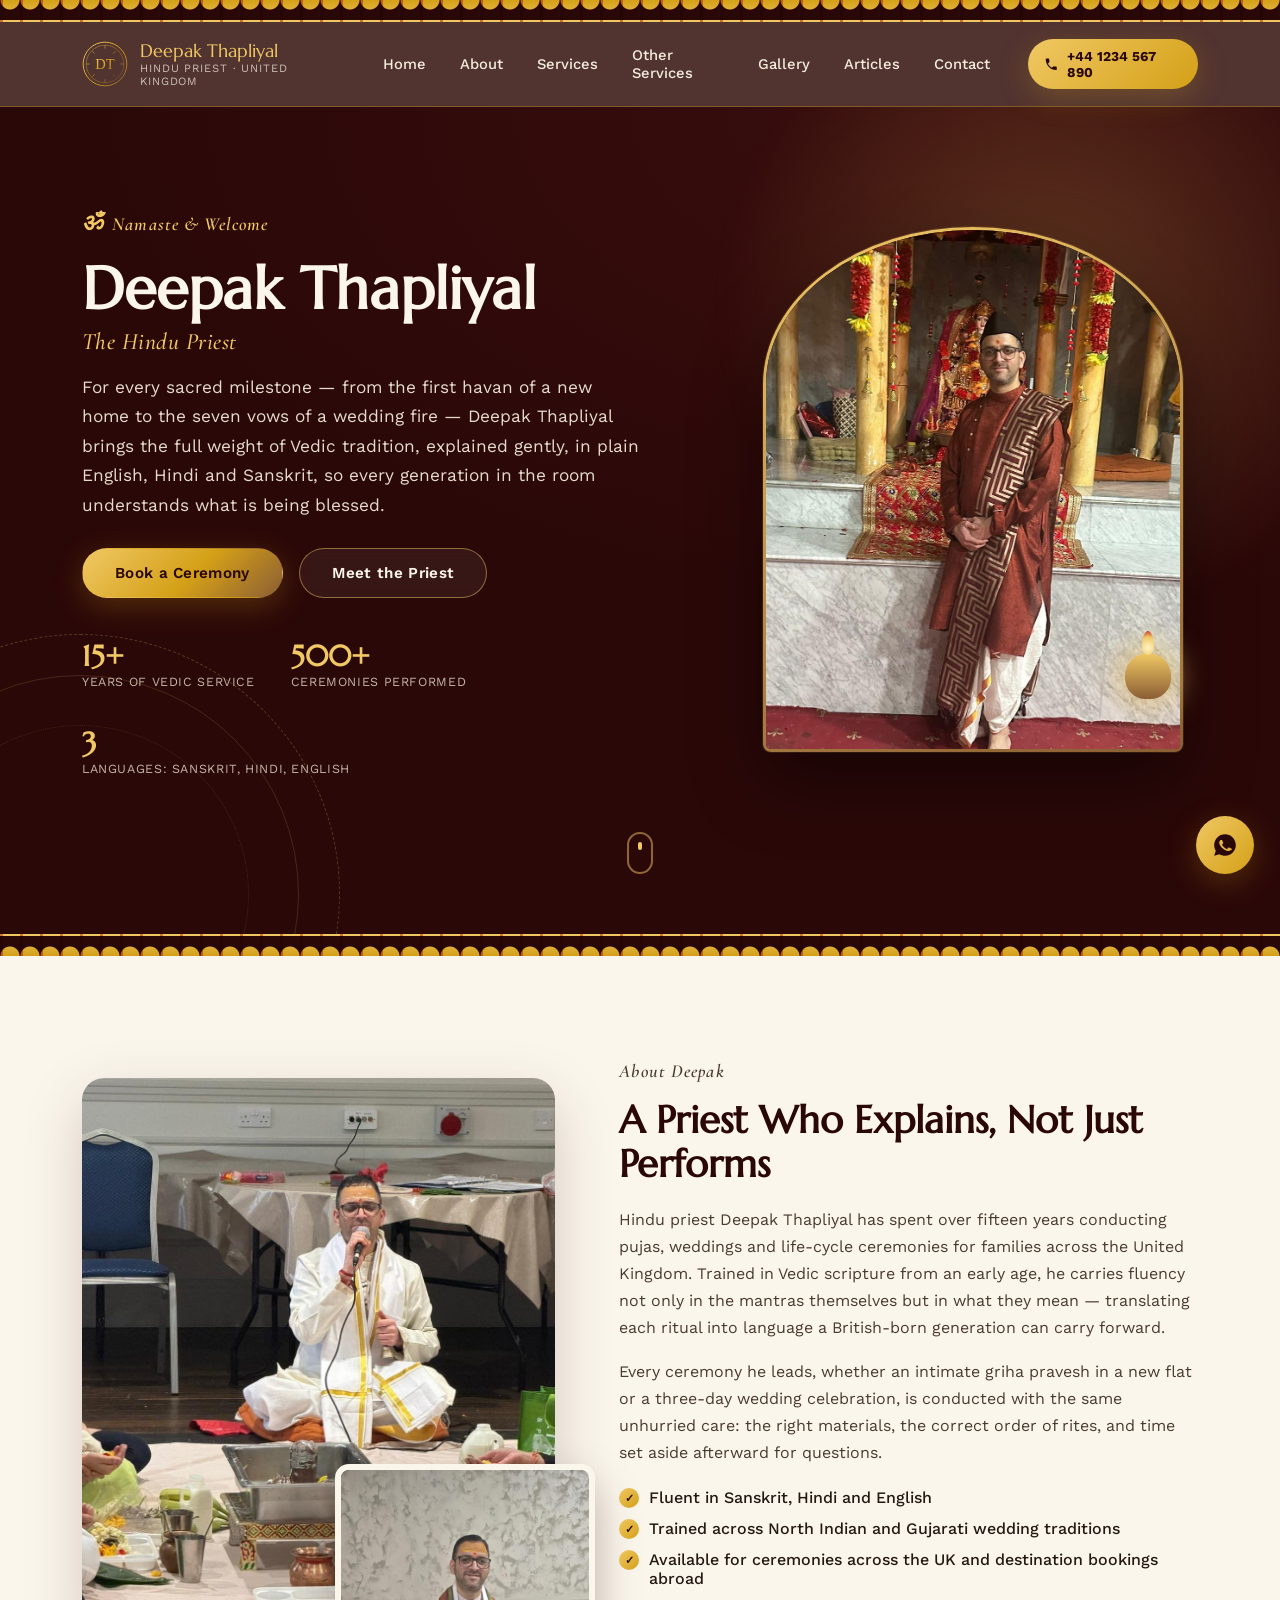
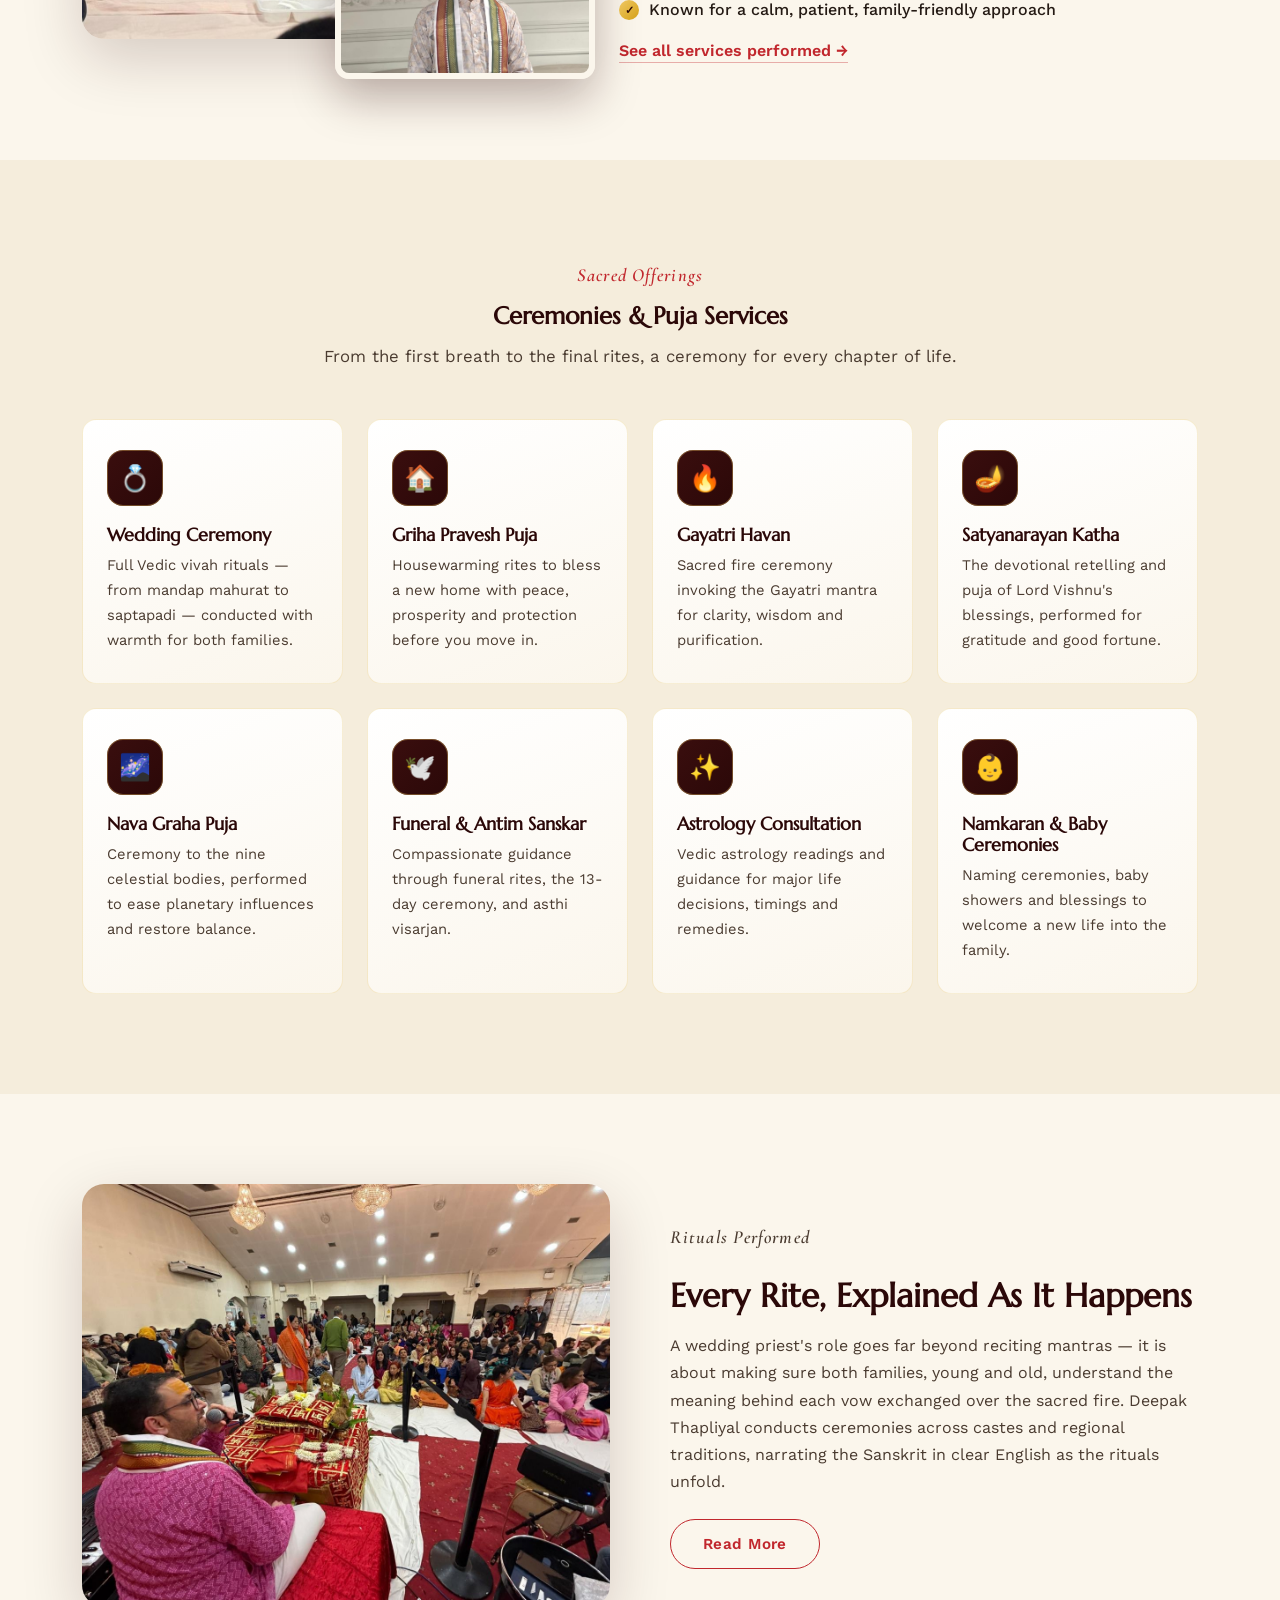
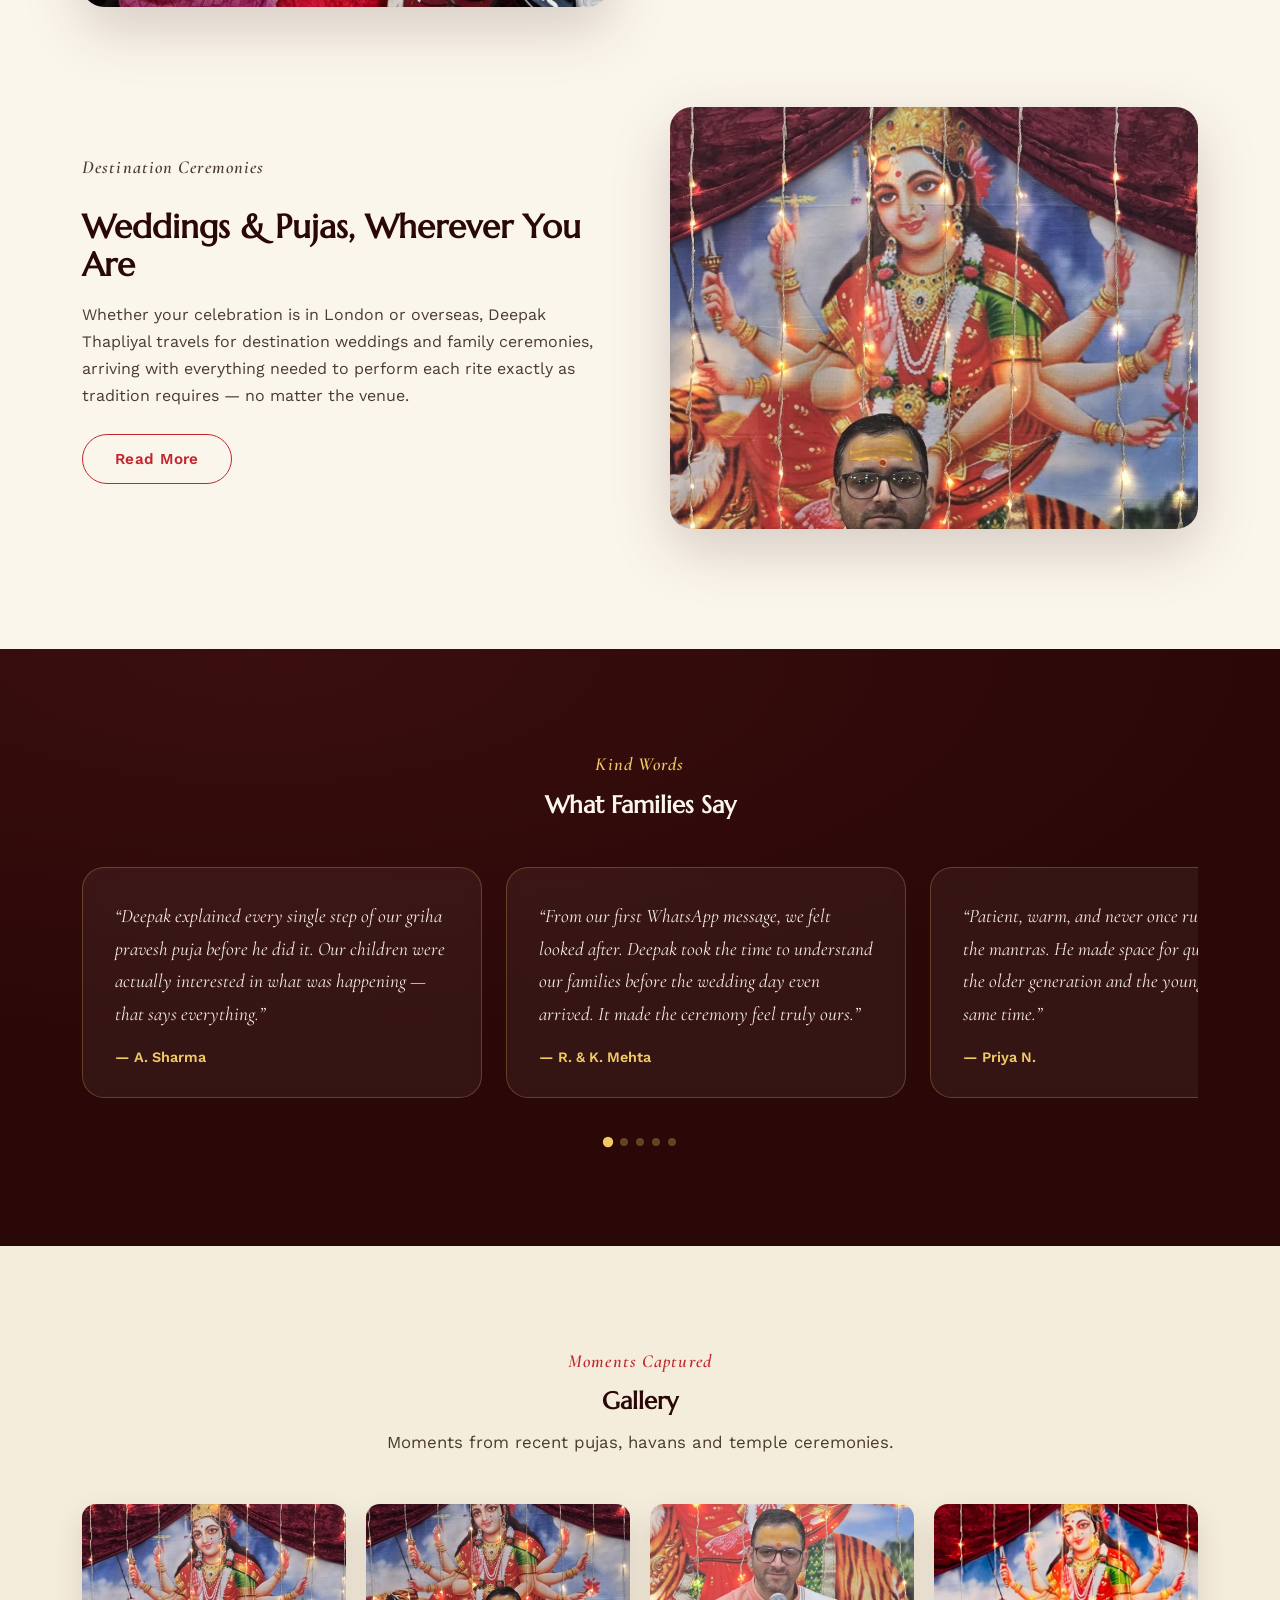
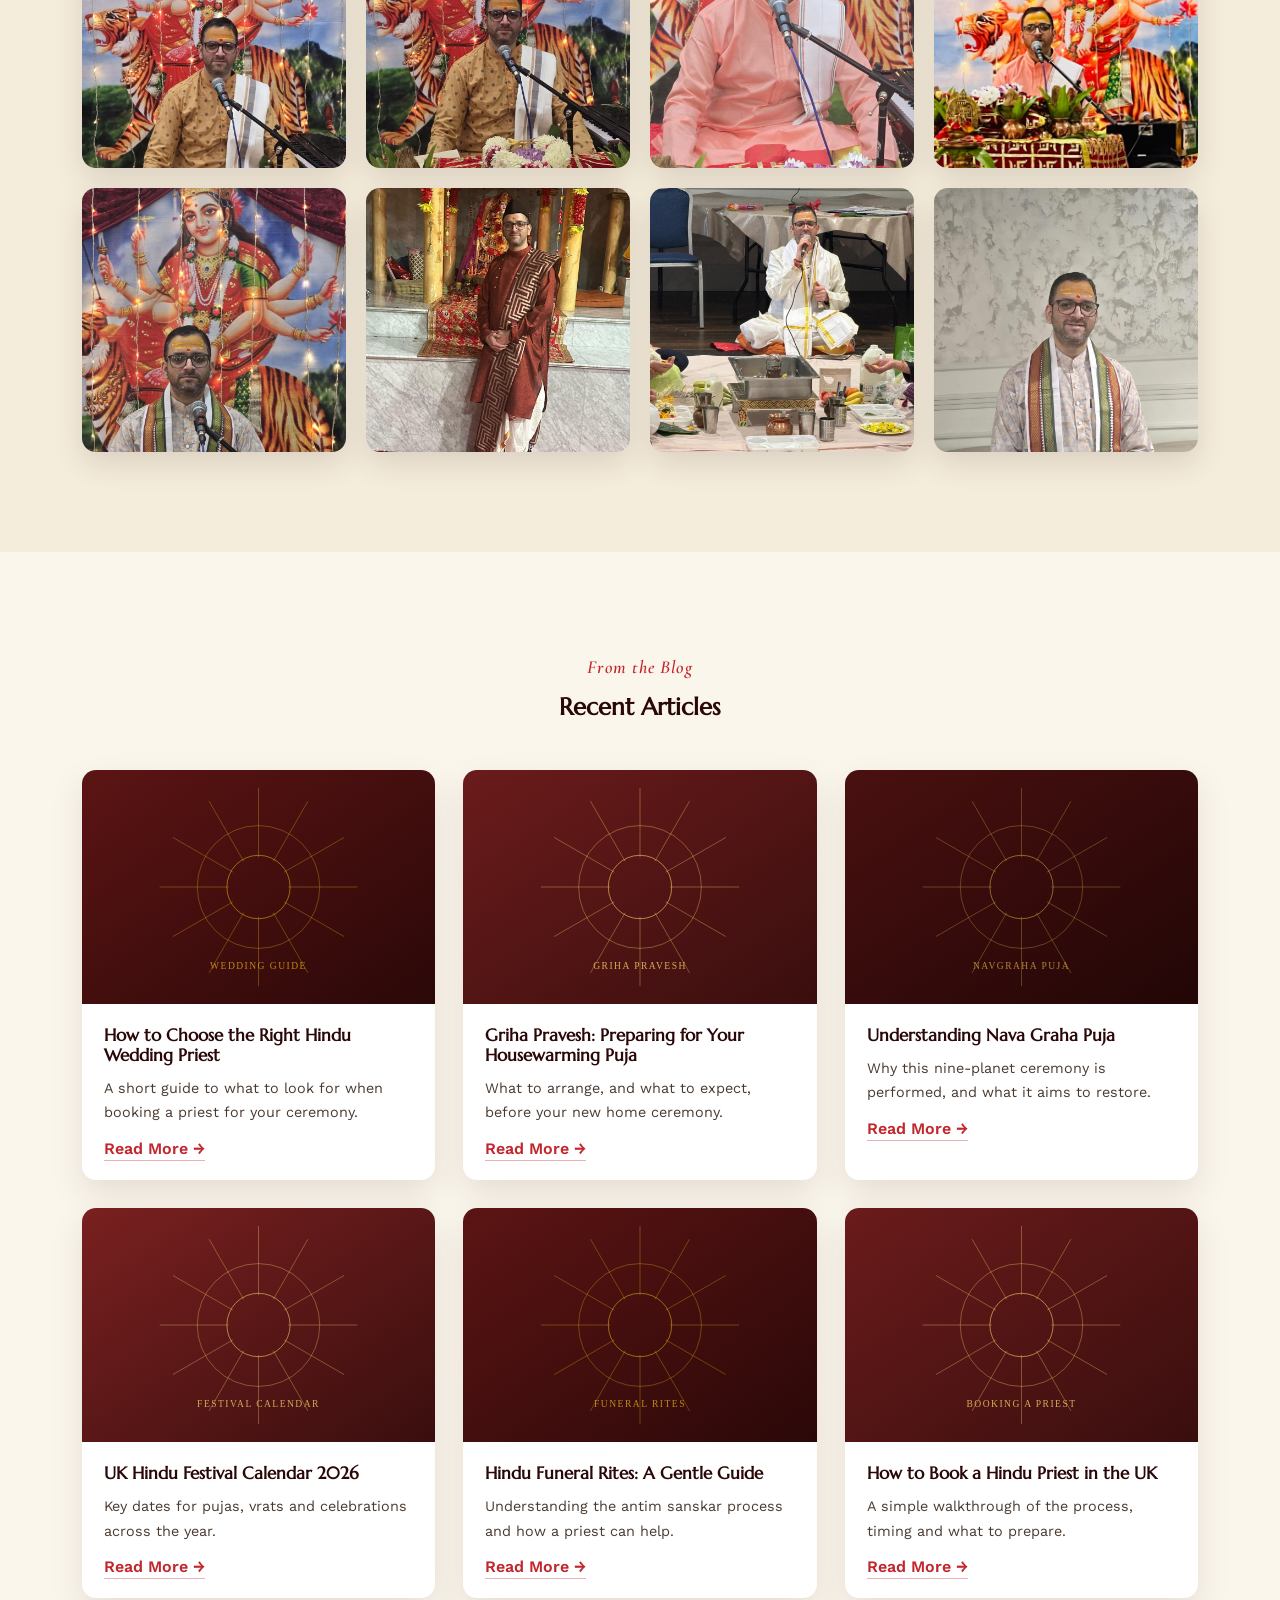
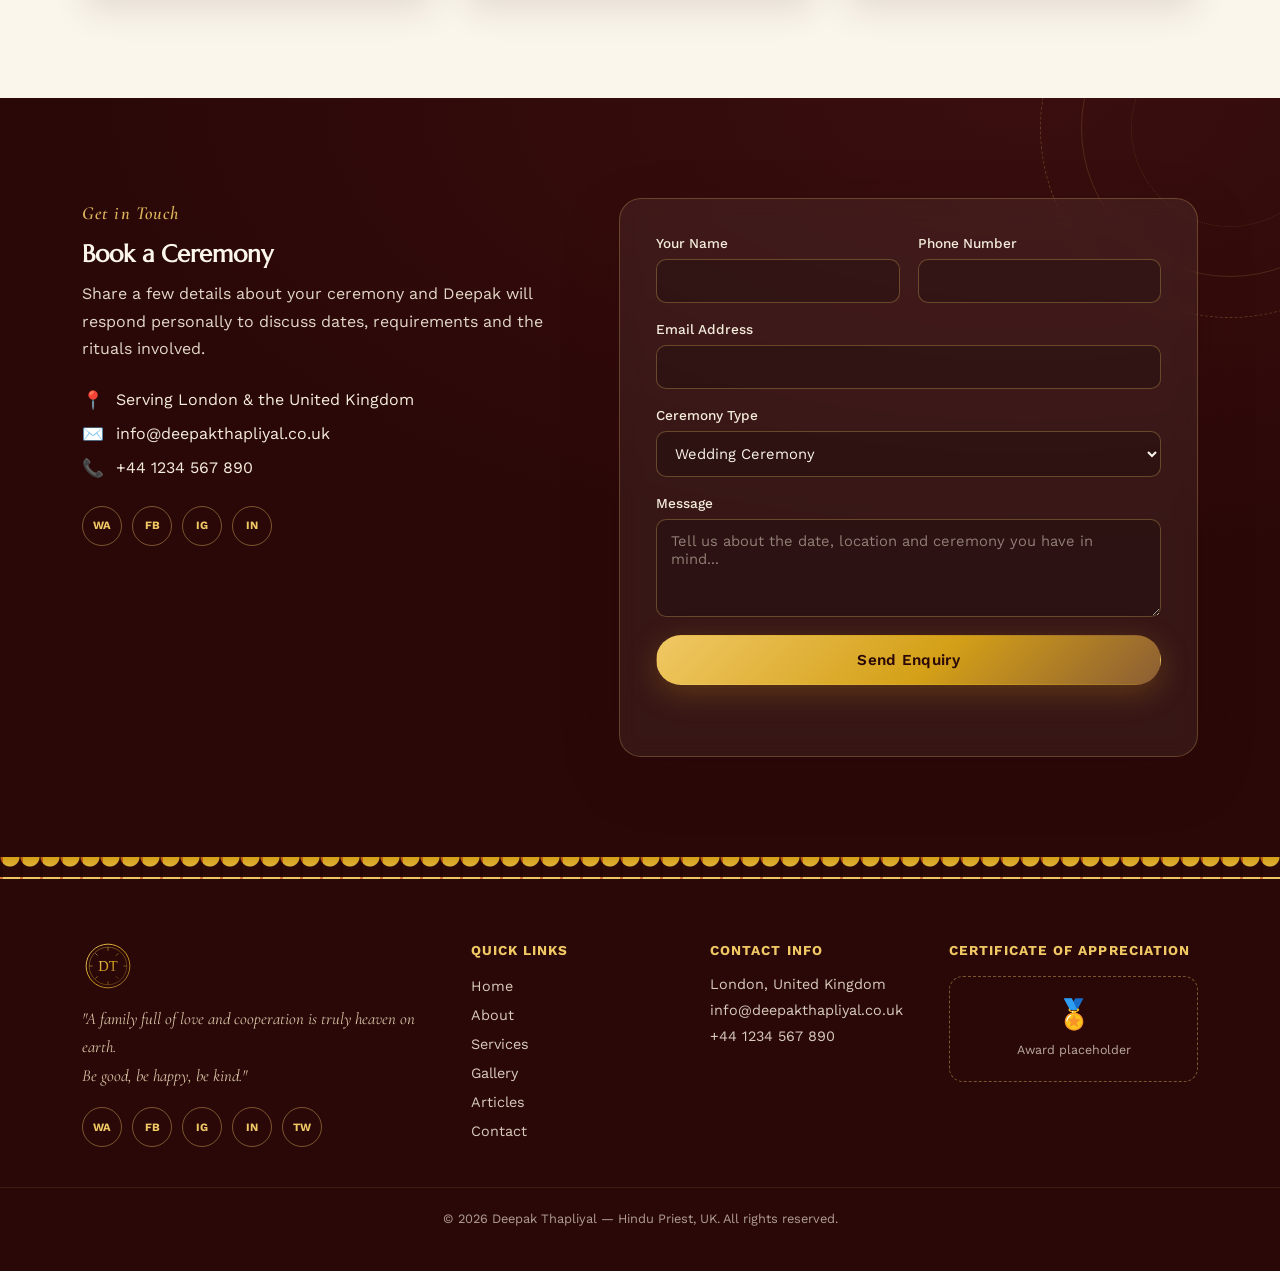
==== index.html @ fbfe74d9 "Initial commit: Deepak Thapliyal Hindu priest website Static single-page site with maroon-and-marigo" ====
<!DOCTYPE html>
<html lang="en">
<head>
<meta charset="UTF-8">
<meta name="viewport" content="width=device-width, initial-scale=1.0">
<title>Deepak Thapliyal | Hindu Priest UK — Vedic Pujas, Weddings & Ceremonies</title>
<meta name="description" content="Deepak Thapliyal is a trusted Hindu priest serving the UK, performing weddings, griha pravesh, satyanarayan katha, havan and full Vedic ceremonies in English, Hindi and Sanskrit.">
<link rel="icon" href="images/logo-mark.svg" type="image/svg+xml">
<link rel="preconnect" href="https://fonts.googleapis.com">
<link rel="preconnect" href="https://fonts.gstatic.com" crossorigin>
<link href="https://fonts.googleapis.com/css2?family=Marcellus&family=Cormorant+Garamond:ital,wght@0,500;0,600;1,500&family=Work+Sans:wght@300;400;500;600;700&display=swap" rel="stylesheet">
<link rel="stylesheet" href="styles.css">
</head>
<body>

<!-- decorative top strip -->
<div class="toran-strip" aria-hidden="true"></div>

<!-- ============ HEADER ============ -->
<header class="site-header" id="header">
  <div class="header-inner">
    <a href="#home" class="brand">
      <img src="images/logo-mark.svg" alt="Deepak Thapliyal monogram" class="brand-mark">
      <span class="brand-text">
        <span class="brand-name">Deepak Thapliyal</span>
        <span class="brand-sub">Hindu Priest &middot; United Kingdom</span>
      </span>
    </a>

    <nav class="main-nav" id="main-nav">
      <ul>
        <li><a href="#home">Home</a></li>
        <li><a href="#about">About</a></li>
        <li><a href="#services">Services</a></li>
        <li class="has-dropdown">
          <a href="#services">Other Services</a>
          <ul class="dropdown">
            <li><a href="#services">Satyanarayan Katha</a></li>
            <li><a href="#services">Griha Pravesh Puja</a></li>
            <li><a href="#services">Gayatri Havan</a></li>
            <li><a href="#services">Nava Graha Puja</a></li>
            <li><a href="#services">Funeral &amp; Antim Sanskar</a></li>
            <li><a href="#services">Astrology Consultation</a></li>
          </ul>
        </li>
        <li><a href="#gallery">Gallery</a></li>
        <li><a href="#articles">Articles</a></li>
        <li><a href="#contact">Contact</a></li>
      </ul>
    </nav>

    <div class="header-actions">
      <a href="tel:+441234567890" class="phone-pill">
        <svg viewBox="0 0 24 24" class="icon-sm"><path d="M6.6 10.8c1.4 2.8 3.7 5.1 6.5 6.5l2.2-2.2c.3-.3.7-.4 1-.2 1.1.4 2.3.6 3.6.6.6 0 1.1.5 1.1 1.1v3.5c0 .6-.5 1.1-1.1 1.1C10.6 21.2 2.8 13.4 2.8 3.1 2.8 2.5 3.3 2 3.9 2h3.5c.6 0 1.1.5 1.1 1.1 0 1.3.2 2.5.6 3.6.1.4 0 .8-.2 1L6.6 10.8z"/></svg>
        <span>+44 1234 567 890</span>
      </a>
      <button class="menu-toggle" id="menu-toggle" aria-label="Open menu" aria-expanded="false">
        <span></span><span></span><span></span>
      </button>
    </div>
  </div>
</header>

<!-- ============ HERO ============ -->
<section class="hero" id="home">
  <div class="hero-bg-glow" aria-hidden="true"></div>
  <div class="hero-mandala" aria-hidden="true"></div>
  <div class="hero-inner">
    <div class="hero-copy">
      <p class="eyebrow"><span class="om">ॐ</span> Namaste &amp; Welcome</p>
      <h1>Deepak Thapliyal<span class="hero-title-sub">The Hindu Priest</span></h1>
      <p class="hero-lede">
        For every sacred milestone — from the first havan of a new home to the seven vows of a wedding fire —
        Deepak Thapliyal brings the full weight of Vedic tradition, explained gently, in plain English, Hindi
        and Sanskrit, so every generation in the room understands what is being blessed.
      </p>
      <div class="hero-ctas">
        <a href="#contact" class="btn btn-gold">Book a Ceremony</a>
        <a href="#about" class="btn btn-ghost">Meet the Priest</a>
      </div>
      <ul class="hero-stats">
        <li><strong>15+</strong><span>Years of Vedic Service</span></li>
        <li><strong>500+</strong><span>Ceremonies Performed</span></li>
        <li><strong>3</strong><span>Languages: Sanskrit, Hindi, English</span></li>
      </ul>
    </div>
    <div class="hero-portrait">
      <div class="portrait-frame">
        <img src="images/photo-hero-portrait.jpg" alt="Deepak Thapliyal, Hindu priest, standing before the temple deities">
      </div>
      <div class="diya" aria-hidden="true">
        <div class="diya-flame"></div>
      </div>
    </div>
  </div>
  <div class="scroll-cue" aria-hidden="true"><span></span></div>
</section>

<div class="toran-strip flip" aria-hidden="true"></div>

<!-- ============ ABOUT ============ -->
<section class="about" id="about">
  <div class="section-inner about-grid">
    <div class="about-media">
      <img src="images/photo-about-main.jpg" alt="Deepak Thapliyal performing a havan puja ceremony" class="about-img-main">
      <img src="images/photo-about-float.jpg" alt="Deepak Thapliyal leading prayers, close portrait" class="about-img-float">
    </div>
    <div class="about-copy">
      <p class="eyebrow">About Deepak</p>
      <h2>A Priest Who Explains, Not Just Performs</h2>
      <p>
        Hindu priest Deepak Thapliyal has spent over fifteen years conducting pujas, weddings and life-cycle
        ceremonies for families across the United Kingdom. Trained in Vedic scripture from an early age, he
        carries fluency not only in the mantras themselves but in what they mean — translating each ritual
        into language a British-born generation can carry forward.
      </p>
      <p>
        Every ceremony he leads, whether an intimate griha pravesh in a new flat or a three-day wedding
        celebration, is conducted with the same unhurried care: the right materials, the correct order of
        rites, and time set aside afterward for questions.
      </p>
      <ul class="check-list">
        <li>Fluent in Sanskrit, Hindi and English</li>
        <li>Trained across North Indian and Gujarati wedding traditions</li>
        <li>Available for ceremonies across the UK and destination bookings abroad</li>
        <li>Known for a calm, patient, family-friendly approach</li>
      </ul>
      <a href="#services" class="text-link">See all services performed &rarr;</a>
    </div>
  </div>
</section>

<!-- ============ SERVICES ============ -->
<section class="services" id="services">
  <div class="section-inner">
    <div class="section-head center">
      <p class="eyebrow">Sacred Offerings</p>
      <h2>Ceremonies &amp; Puja Services</h2>
      <p class="section-sub">From the first breath to the final rites, a ceremony for every chapter of life.</p>
    </div>

    <div class="services-grid">
      <article class="service-card">
        <div class="service-icon" aria-hidden="true">💍</div>
        <h3>Wedding Ceremony</h3>
        <p>Full Vedic vivah rituals — from mandap mahurat to saptapadi — conducted with warmth for both families.</p>
      </article>
      <article class="service-card">
        <div class="service-icon" aria-hidden="true">🏠</div>
        <h3>Griha Pravesh Puja</h3>
        <p>Housewarming rites to bless a new home with peace, prosperity and protection before you move in.</p>
      </article>
      <article class="service-card">
        <div class="service-icon" aria-hidden="true">🔥</div>
        <h3>Gayatri Havan</h3>
        <p>Sacred fire ceremony invoking the Gayatri mantra for clarity, wisdom and purification.</p>
      </article>
      <article class="service-card">
        <div class="service-icon" aria-hidden="true">🪔</div>
        <h3>Satyanarayan Katha</h3>
        <p>The devotional retelling and puja of Lord Vishnu's blessings, performed for gratitude and good fortune.</p>
      </article>
      <article class="service-card">
        <div class="service-icon" aria-hidden="true">🌌</div>
        <h3>Nava Graha Puja</h3>
        <p>Ceremony to the nine celestial bodies, performed to ease planetary influences and restore balance.</p>
      </article>
      <article class="service-card">
        <div class="service-icon" aria-hidden="true">🕊️</div>
        <h3>Funeral &amp; Antim Sanskar</h3>
        <p>Compassionate guidance through funeral rites, the 13-day ceremony, and asthi visarjan.</p>
      </article>
      <article class="service-card">
        <div class="service-icon" aria-hidden="true">✨</div>
        <h3>Astrology Consultation</h3>
        <p>Vedic astrology readings and guidance for major life decisions, timings and remedies.</p>
      </article>
      <article class="service-card">
        <div class="service-icon" aria-hidden="true">👶</div>
        <h3>Namkaran &amp; Baby Ceremonies</h3>
        <p>Naming ceremonies, baby showers and blessings to welcome a new life into the family.</p>
      </article>
    </div>
  </div>
</section>

<!-- ============ FEATURES (alternating) ============ -->
<section class="features">
  <div class="section-inner feature-row">
    <div class="feature-media">
      <img src="images/photo-feature-wedding.jpg" alt="Deepak Thapliyal leading a puja before a full congregation">
    </div>
    <div class="feature-copy">
      <p class="eyebrow">Rituals Performed</p>
      <h2>Every Rite, Explained As It Happens</h2>
      <p>
        A wedding priest's role goes far beyond reciting mantras — it is about making sure both families,
        young and old, understand the meaning behind each vow exchanged over the sacred fire. Deepak Thapliyal
        conducts ceremonies across castes and regional traditions, narrating the Sanskrit in clear English as
        the rituals unfold.
      </p>
      <a href="#contact" class="btn btn-outline">Read More</a>
    </div>
  </div>

  <div class="section-inner feature-row reverse">
    <div class="feature-media">
      <img src="images/photo-feature-destination.jpg" alt="Deepak Thapliyal performing a ceremony before the goddess Durga">
    </div>
    <div class="feature-copy">
      <p class="eyebrow">Destination Ceremonies</p>
      <h2>Weddings &amp; Pujas, Wherever You Are</h2>
      <p>
        Whether your celebration is in London or overseas, Deepak Thapliyal travels for destination weddings
        and family ceremonies, arriving with everything needed to perform each rite exactly as tradition
        requires — no matter the venue.
      </p>
      <a href="#contact" class="btn btn-outline">Read More</a>
    </div>
  </div>
</section>

<!-- ============ TESTIMONIALS ============ -->
<section class="testimonials" id="testimonials">
  <div class="section-inner">
    <div class="section-head center light">
      <p class="eyebrow">Kind Words</p>
      <h2>What Families Say</h2>
    </div>

    <div class="testimonial-track" id="testimonial-track">
      <blockquote class="testimonial-card">
        <p>“Deepak explained every single step of our griha pravesh puja before he did it. Our children were
        actually interested in what was happening — that says everything.”</p>
        <footer>— A. Sharma</footer>
      </blockquote>
      <blockquote class="testimonial-card">
        <p>“From our first WhatsApp message, we felt looked after. Deepak took the time to understand our
        families before the wedding day even arrived. It made the ceremony feel truly ours.”</p>
        <footer>— R. &amp; K. Mehta</footer>
      </blockquote>
      <blockquote class="testimonial-card">
        <p>“Patient, warm, and never once rushed through the mantras. He made space for questions from the
        older generation and the younger one at the same time.”</p>
        <footer>— Priya N.</footer>
      </blockquote>
      <blockquote class="testimonial-card">
        <p>“Highly recommend Deepak Thapliyal for any Hindu ceremony. Calm, methodical, and genuinely kind —
        the whole family felt at ease.”</p>
        <footer>— Vikram P.</footer>
      </blockquote>
      <blockquote class="testimonial-card">
        <p>“He performed our Satyanarayan Katha with so much devotion and care. It was exactly the experience
        we hoped to give our parents.”</p>
        <footer>— Sonal D.</footer>
      </blockquote>
    </div>
    <div class="testimonial-dots" id="testimonial-dots" aria-hidden="true"></div>
  </div>
</section>

<!-- ============ GALLERY ============ -->
<section class="gallery" id="gallery">
  <div class="section-inner">
    <div class="section-head center">
      <p class="eyebrow">Moments Captured</p>
      <h2>Gallery</h2>
      <p class="section-sub">Moments from recent pujas, havans and temple ceremonies.</p>
    </div>
    <div class="gallery-grid">
      <div class="gallery-item"><img src="images/photo-gallery-1.jpg" alt="Deepak Thapliyal performing a puja with harmonium"></div>
      <div class="gallery-item"><img src="images/photo-gallery-2.jpg" alt="Deepak Thapliyal leading prayers before the goddess Durga"></div>
      <div class="gallery-item"><img src="images/photo-gallery-3.jpg" alt="Deepak Thapliyal conducting a ceremony, close portrait"></div>
      <div class="gallery-item"><img src="images/photo-gallery-4.jpg" alt="Deepak Thapliyal seated before ceremonial kalash pots"></div>
      <div class="gallery-item"><img src="images/photo-gallery-5.jpg" alt="Deepak Thapliyal leading a temple ceremony"></div>
      <div class="gallery-item"><img src="images/photo-gallery-6.jpg" alt="Deepak Thapliyal standing before the temple deities"></div>
      <div class="gallery-item"><img src="images/photo-gallery-7.jpg" alt="Deepak Thapliyal performing a havan puja"></div>
      <div class="gallery-item"><img src="images/photo-gallery-8.jpg" alt="Deepak Thapliyal portrait"></div>
    </div>
  </div>
</section>

<!-- ============ ARTICLES ============ -->
<section class="articles" id="articles">
  <div class="section-inner">
    <div class="section-head center">
      <p class="eyebrow">From the Blog</p>
      <h2>Recent Articles</h2>
    </div>
    <div class="articles-grid">
      <article class="article-card">
        <img src="images/article-1.svg" alt="Article placeholder — wedding guide">
        <div class="article-body">
          <h3>How to Choose the Right Hindu Wedding Priest</h3>
          <p>A short guide to what to look for when booking a priest for your ceremony.</p>
          <a href="#" class="text-link">Read More &rarr;</a>
        </div>
      </article>
      <article class="article-card">
        <img src="images/article-2.svg" alt="Article placeholder — griha pravesh">
        <div class="article-body">
          <h3>Griha Pravesh: Preparing for Your Housewarming Puja</h3>
          <p>What to arrange, and what to expect, before your new home ceremony.</p>
          <a href="#" class="text-link">Read More &rarr;</a>
        </div>
      </article>
      <article class="article-card">
        <img src="images/article-3.svg" alt="Article placeholder — navgraha puja">
        <div class="article-body">
          <h3>Understanding Nava Graha Puja</h3>
          <p>Why this nine-planet ceremony is performed, and what it aims to restore.</p>
          <a href="#" class="text-link">Read More &rarr;</a>
        </div>
      </article>
      <article class="article-card">
        <img src="images/article-4.svg" alt="Article placeholder — festival calendar">
        <div class="article-body">
          <h3>UK Hindu Festival Calendar 2026</h3>
          <p>Key dates for pujas, vrats and celebrations across the year.</p>
          <a href="#" class="text-link">Read More &rarr;</a>
        </div>
      </article>
      <article class="article-card">
        <img src="images/article-5.svg" alt="Article placeholder — funeral rites">
        <div class="article-body">
          <h3>Hindu Funeral Rites: A Gentle Guide</h3>
          <p>Understanding the antim sanskar process and how a priest can help.</p>
          <a href="#" class="text-link">Read More &rarr;</a>
        </div>
      </article>
      <article class="article-card">
        <img src="images/article-6.svg" alt="Article placeholder — booking a priest">
        <div class="article-body">
          <h3>How to Book a Hindu Priest in the UK</h3>
          <p>A simple walkthrough of the process, timing and what to prepare.</p>
          <a href="#" class="text-link">Read More &rarr;</a>
        </div>
      </article>
    </div>
  </div>
</section>

<!-- ============ CONTACT ============ -->
<section class="contact" id="contact">
  <div class="hero-mandala small" aria-hidden="true"></div>
  <div class="section-inner contact-grid">
    <div class="contact-copy">
      <p class="eyebrow">Get in Touch</p>
      <h2>Book a Ceremony</h2>
      <p>
        Share a few details about your ceremony and Deepak will respond personally to discuss dates,
        requirements and the rituals involved.
      </p>
      <ul class="contact-details">
        <li><span class="ci">📍</span> Serving London &amp; the United Kingdom</li>
        <li><span class="ci">✉️</span> info@deepakthapliyal.co.uk</li>
        <li><span class="ci">📞</span> +44 1234 567 890</li>
      </ul>
      <div class="social-row">
        <a href="#" aria-label="WhatsApp">WA</a>
        <a href="#" aria-label="Facebook">FB</a>
        <a href="#" aria-label="Instagram">IG</a>
        <a href="#" aria-label="LinkedIn">IN</a>
      </div>
    </div>
    <form class="contact-form" id="contact-form">
      <div class="form-row">
        <label>Your Name
          <input type="text" name="name" required>
        </label>
        <label>Phone Number
          <input type="tel" name="phone">
        </label>
      </div>
      <label>Email Address
        <input type="email" name="email" required>
      </label>
      <label>Ceremony Type
        <select name="ceremony">
          <option>Wedding Ceremony</option>
          <option>Griha Pravesh Puja</option>
          <option>Gayatri Havan</option>
          <option>Satyanarayan Katha</option>
          <option>Nava Graha Puja</option>
          <option>Funeral / Antim Sanskar</option>
          <option>Astrology Consultation</option>
          <option>Other</option>
        </select>
      </label>
      <label>Message
        <textarea name="message" rows="4" placeholder="Tell us about the date, location and ceremony you have in mind..."></textarea>
      </label>
      <button type="submit" class="btn btn-gold full-width">Send Enquiry</button>
      <p class="form-note" id="form-note" role="status"></p>
    </form>
  </div>
</section>

<!-- ============ FOOTER ============ -->
<footer class="site-footer">
  <div class="toran-strip" aria-hidden="true"></div>
  <div class="section-inner footer-grid">
    <div class="footer-brand">
      <img src="images/logo-mark.svg" alt="Deepak Thapliyal monogram" class="brand-mark">
      <p class="footer-tagline">
        "A family full of love and cooperation is truly heaven on earth.<br>
        Be good, be happy, be kind."
      </p>
      <div class="social-row">
        <a href="#" aria-label="WhatsApp">WA</a>
        <a href="#" aria-label="Facebook">FB</a>
        <a href="#" aria-label="Instagram">IG</a>
        <a href="#" aria-label="LinkedIn">IN</a>
        <a href="#" aria-label="Twitter">TW</a>
      </div>
    </div>
    <div class="footer-col">
      <h4>Quick Links</h4>
      <ul>
        <li><a href="#home">Home</a></li>
        <li><a href="#about">About</a></li>
        <li><a href="#services">Services</a></li>
        <li><a href="#gallery">Gallery</a></li>
        <li><a href="#articles">Articles</a></li>
        <li><a href="#contact">Contact</a></li>
      </ul>
    </div>
    <div class="footer-col">
      <h4>Contact Info</h4>
      <ul class="plain">
        <li>London, United Kingdom</li>
        <li>info@deepakthapliyal.co.uk</li>
        <li>+44 1234 567 890</li>
      </ul>
    </div>
    <div class="footer-col">
      <h4>Certificate of Appreciation</h4>
      <div class="certificate-badge" aria-hidden="true">
        <span>🏅</span>
        <p>Award placeholder</p>
      </div>
    </div>
  </div>
  <div class="footer-bottom">
    <p>&copy; <span id="year"></span> Deepak Thapliyal — Hindu Priest, UK. All rights reserved.</p>
  </div>
</footer>

<a href="#contact" class="whatsapp-fab" aria-label="Enquire on WhatsApp">
  <svg viewBox="0 0 24 24"><path d="M12 2C6.5 2 2 6.5 2 12c0 1.9.5 3.7 1.5 5.3L2 22l4.9-1.4C8.4 21.5 10.2 22 12 22c5.5 0 10-4.5 10-10S17.5 2 12 2zm5.6 14.2c-.2.6-1.3 1.2-1.8 1.3-.5.1-1 .1-3.3-.7-2.8-1-4.6-3.9-4.7-4.1-.1-.2-1.1-1.5-1.1-2.8 0-1.3.7-2 1-2.2.2-.3.5-.3.7-.3h.5c.2 0 .4 0 .6.5.2.5.7 1.8.8 1.9.1.2.1.3 0 .5-.1.2-.2.3-.3.5-.2.2-.3.3-.5.5-.2.2-.3.4-.1.7.2.3.8 1.3 1.7 2.1 1.2 1 2.1 1.4 2.4 1.5.3.1.5.1.7-.1.2-.2.7-.8.9-1.1.2-.3.4-.2.7-.1.3.1 1.7.8 2 .9.3.2.5.2.6.4.1.1.1.6-.1 1.2z"/></svg>
</a>

<script src="script.js"></script>
</body>
</html>
---- styles.css ----
/* ==========================================================================
   DEEPAK THAPLIYAL — HINDU PRIEST UK
   Design tokens
   Colors:
     --maroon-950 #2B0808  deep temple maroon (hero / dark sections)
     --maroon-800 #3A0E0E  secondary dark
     --vermilion #C1272D   sindoor red accent
     --gold-500   #D4A017  marigold gold, primary accent
     --gold-300   #F0C864  light gold glow / highlight
     --brass-700  #8B5E34  secondary accent / muted gold
     --ivory-50   #FBF6EC  light background
     --ink-900    #241A14  body text on light bg
   Type:
     Display: 'Marcellus' (temple-carved serif, used with restraint)
     Accent script: 'Cormorant Garamond' italic (eyebrows, quotes)
     Body/UI: 'Work Sans'
   Signature element: the glowing diya (oil lamp) beside the hero portrait,
   and the scalloped toran (garland bunting) divider between sections.
   ========================================================================== */

:root {
  --maroon-950: #2B0808;
  --maroon-900: #330A0A;
  --maroon-800: #3A0E0E;
  --maroon-700: #5C1414;
  --vermilion: #C1272D;
  --vermilion-600: #A81F24;
  --gold-500: #D4A017;
  --gold-400: #E3B438;
  --gold-300: #F0C864;
  --gold-100: #F6E7C1;
  --brass-700: #8B5E34;
  --ivory-50: #FBF6EC;
  --ivory-100: #F5EDDC;
  --ink-900: #241A14;
  --ink-700: #4A3B30;

  --font-display: 'Marcellus', Georgia, serif;
  --font-script: 'Cormorant Garamond', Georgia, serif;
  --font-body: 'Work Sans', -apple-system, BlinkMacSystemFont, sans-serif;

  --shadow-gold: 0 8px 30px rgba(212, 160, 23, 0.25);
  --shadow-soft: 0 20px 60px rgba(43, 8, 8, 0.18);
  --radius-lg: 22px;
  --radius-md: 14px;
  --container: 1180px;
}

* { box-sizing: border-box; }
html { scroll-behavior: smooth; }

@media (prefers-reduced-motion: reduce) {
  html { scroll-behavior: auto; }
  * { animation-duration: 0.01ms !important; animation-iteration-count: 1 !important; transition-duration: 0.01ms !important; }
}

body {
  margin: 0;
  font-family: var(--font-body);
  color: var(--ink-900);
  background: var(--ivory-50);
  -webkit-font-smoothing: antialiased;
  overflow-x: hidden;
}

h1, h2, h3, h4 { font-family: var(--font-display); margin: 0 0 0.5em; line-height: 1.15; color: var(--maroon-950); }
p { margin: 0 0 1em; line-height: 1.7; }
a { color: inherit; text-decoration: none; }
img { max-width: 100%; display: block; }
ul { list-style: none; margin: 0; padding: 0; }
button { font-family: inherit; cursor: pointer; }

.section-inner { max-width: var(--container); margin: 0 auto; padding: 0 32px; }

:focus-visible {
  outline: 2px solid var(--gold-500);
  outline-offset: 3px;
}

/* ---------- eyebrow / headings ---------- */
.eyebrow {
  font-family: var(--font-script);
  font-style: italic;
  font-size: 1.15rem;
  color: var(--vermilion);
  letter-spacing: 0.06em;
  margin-bottom: 0.6em;
  font-weight: 600;
}
.section-head { max-width: 640px; margin-bottom: 48px; }
.section-head.center { margin-left: auto; margin-right: auto; text-align: center; }
.section-head.light .eyebrow { color: var(--gold-300); }
.section-head.light h2 { color: var(--ivory-50); }
.section-sub { color: var(--ink-700); font-size: 1.05rem; }

/* ---------- buttons ---------- */
.btn {
  display: inline-flex;
  align-items: center;
  justify-content: center;
  gap: 8px;
  padding: 15px 32px;
  border-radius: 999px;
  font-weight: 600;
  font-size: 0.95rem;
  letter-spacing: 0.02em;
  border: 1px solid transparent;
  transition: transform 0.25s ease, box-shadow 0.25s ease, background 0.25s ease, color 0.25s ease;
  white-space: nowrap;
}
.btn-gold {
  background: linear-gradient(135deg, var(--gold-300), var(--gold-500) 55%, var(--brass-700));
  color: var(--maroon-950);
  box-shadow: var(--shadow-gold);
}
.btn-gold:hover { transform: translateY(-2px); box-shadow: 0 14px 40px rgba(212,160,23,0.4); }
.btn-ghost {
  background: rgba(255,255,255,0.06);
  color: var(--ivory-50);
  border-color: rgba(240,200,100,0.5);
  backdrop-filter: blur(6px);
}
.btn-ghost:hover { background: rgba(240,200,100,0.12); transform: translateY(-2px); }
.btn-outline {
  background: transparent;
  color: var(--vermilion);
  border-color: var(--vermilion);
}
.btn-outline:hover { background: var(--vermilion); color: #fff; transform: translateY(-2px); }
.full-width { width: 100%; }

.text-link {
  color: var(--vermilion);
  font-weight: 600;
  border-bottom: 1px solid rgba(193,39,45,0.35);
  padding-bottom: 2px;
  transition: border-color 0.2s ease, color 0.2s ease;
}
.text-link:hover { border-color: var(--vermilion); }

/* ---------- toran / garland divider (signature motif) ---------- */
.toran-strip {
  height: 22px;
  width: 100%;
  background:
    radial-gradient(circle at 10px 0px, transparent 9px, var(--maroon-950) 10px) 0 0/20px 20px repeat-x,
    linear-gradient(180deg, var(--gold-500), var(--gold-300));
  position: relative;
}
.toran-strip::after {
  content: "";
  position: absolute;
  inset: 0;
  background: repeating-linear-gradient(90deg, var(--vermilion) 0 3px, transparent 3px 20px);
  opacity: 0.5;
  mix-blend-mode: multiply;
}
.toran-strip.flip { transform: scaleY(-1); }

/* ==========================================================================
   HEADER
   ========================================================================== */
.site-header {
  position: sticky;
  top: 0;
  z-index: 100;
  background: rgba(43, 8, 8, 0.82);
  backdrop-filter: blur(14px) saturate(140%);
  border-bottom: 1px solid rgba(212,160,23,0.35);
}
.header-inner {
  max-width: var(--container);
  margin: 0 auto;
  padding: 14px 32px;
  display: flex;
  align-items: center;
  justify-content: space-between;
  gap: 24px;
}
.brand { display: flex; align-items: center; gap: 12px; }
.brand-mark { width: 46px; height: 46px; flex-shrink: 0; }
.brand-text { display: flex; flex-direction: column; line-height: 1.2; }
.brand-name { font-family: var(--font-display); font-size: 1.15rem; color: var(--gold-300); }
.brand-sub { font-size: 0.7rem; letter-spacing: 0.08em; color: var(--ivory-100); opacity: 0.75; text-transform: uppercase; }

.main-nav ul { display: flex; gap: 6px; align-items: center; }
.main-nav a {
  color: var(--ivory-100);
  font-size: 0.92rem;
  font-weight: 500;
  padding: 10px 14px;
  border-radius: 8px;
  transition: color 0.2s ease, background 0.2s ease;
  display: inline-block;
}
.main-nav > ul > li > a:hover { color: var(--gold-300); background: rgba(240,200,100,0.08); }
.has-dropdown { position: relative; }
.dropdown {
  position: absolute;
  top: calc(100% + 8px);
  left: 0;
  min-width: 220px;
  background: var(--maroon-900);
  border: 1px solid rgba(212,160,23,0.3);
  border-radius: var(--radius-md);
  padding: 8px;
  opacity: 0;
  visibility: hidden;
  transform: translateY(6px);
  transition: all 0.2s ease;
  box-shadow: var(--shadow-soft);
}
.has-dropdown:hover .dropdown,
.has-dropdown:focus-within .dropdown {
  opacity: 1;
  visibility: visible;
  transform: translateY(0);
}
.dropdown a { display: block; padding: 9px 12px; font-size: 0.88rem; border-radius: 6px; }
.dropdown a:hover { background: rgba(240,200,100,0.1); color: var(--gold-300); }

.header-actions { display: flex; align-items: center; gap: 14px; }
.phone-pill {
  display: flex; align-items: center; gap: 8px;
  color: var(--maroon-950);
  background: linear-gradient(135deg, var(--gold-300), var(--gold-500));
  padding: 9px 16px;
  border-radius: 999px;
  font-size: 0.85rem;
  font-weight: 700;
  box-shadow: var(--shadow-gold);
  transition: transform 0.2s ease;
}
.phone-pill:hover { transform: translateY(-2px); }
.icon-sm { width: 15px; height: 15px; fill: currentColor; }

.menu-toggle {
  display: none;
  flex-direction: column;
  justify-content: center;
  gap: 5px;
  width: 40px;
  height: 40px;
  background: transparent;
  border: 1px solid rgba(212,160,23,0.4);
  border-radius: 8px;
}
.menu-toggle span { display: block; height: 2px; width: 20px; margin: 0 auto; background: var(--gold-300); border-radius: 2px; transition: transform .25s ease, opacity .25s ease; }
.menu-toggle.open span:nth-child(1) { transform: translateY(7px) rotate(45deg); }
.menu-toggle.open span:nth-child(2) { opacity: 0; }
.menu-toggle.open span:nth-child(3) { transform: translateY(-7px) rotate(-45deg); }

/* ==========================================================================
   HERO
   ========================================================================== */
.hero {
  position: relative;
  background: radial-gradient(120% 100% at 80% 0%, var(--maroon-800), var(--maroon-950) 60%);
  color: var(--ivory-50);
  overflow: hidden;
  padding: 96px 0 60px;
}
.hero-bg-glow {
  position: absolute;
  top: -20%; right: -10%;
  width: 720px; height: 720px;
  background: radial-gradient(circle, rgba(240,200,100,0.22), transparent 65%);
  filter: blur(10px);
  pointer-events: none;
}
.hero-mandala {
  position: absolute;
  left: -180px; bottom: -220px;
  width: 520px; height: 520px;
  border-radius: 50%;
  border: 1px dashed rgba(240,200,100,0.25);
  pointer-events: none;
}
.hero-mandala::before, .hero-mandala::after {
  content: "";
  position: absolute; inset: 40px;
  border-radius: 50%;
  border: 1px solid rgba(240,200,100,0.15);
}
.hero-mandala::after { inset: 90px; border-style: dotted; }
.hero-mandala.small { width: 380px; height: 380px; left: auto; right: -140px; top: -160px; bottom: auto; }

.hero-inner {
  position: relative;
  z-index: 1;
  max-width: var(--container);
  margin: 0 auto;
  padding: 0 32px;
  display: grid;
  grid-template-columns: 1.15fr 0.85fr;
  gap: 56px;
  align-items: center;
}
.eyebrow .om { font-size: 1.3em; margin-right: 4px; }
.hero .eyebrow { color: var(--gold-300); }
.hero h1 {
  color: var(--ivory-50);
  font-size: clamp(2.5rem, 4.6vw, 4.1rem);
  margin-bottom: 0.3em;
}
.hero-title-sub {
  display: block;
  font-family: var(--font-script);
  font-style: italic;
  font-weight: 500;
  font-size: 0.4em;
  color: var(--gold-300);
  margin-top: 0.25em;
  letter-spacing: 0.02em;
}
.hero-lede { color: var(--ivory-100); font-size: 1.08rem; max-width: 560px; opacity: 0.92; }
.hero-ctas { display: flex; gap: 16px; flex-wrap: wrap; margin: 28px 0 40px; }

.hero-stats { display: flex; gap: 36px; flex-wrap: wrap; }
.hero-stats li { display: flex; flex-direction: column; }
.hero-stats strong { font-family: var(--font-display); font-size: 1.8rem; color: var(--gold-300); }
.hero-stats span { font-size: 0.78rem; text-transform: uppercase; letter-spacing: 0.05em; color: var(--ivory-100); opacity: 0.75; }

.hero-portrait { position: relative; display: flex; justify-content: center; }
.portrait-frame {
  width: 100%;
  max-width: 420px;
  aspect-ratio: 4 / 5;
  border-radius: 50% 50% 8px 8px / 30% 30% 8px 8px;
  overflow: hidden;
  border: 3px solid transparent;
  background: linear-gradient(var(--maroon-950), var(--maroon-950)) padding-box,
              linear-gradient(160deg, var(--gold-300), var(--brass-700)) border-box;
  box-shadow: 0 30px 70px rgba(0,0,0,0.45), 0 0 0 1px rgba(240,200,100,0.15);
}
.portrait-frame img { width: 100%; height: 100%; object-fit: cover; object-position: 50% 15%; }
.diya {
  position: absolute;
  bottom: 10%;
  right: 6%;
  width: 46px;
  height: 46px;
  border-radius: 50% 50% 45% 45%;
  background: linear-gradient(180deg, var(--gold-300), var(--brass-700));
  box-shadow: 0 0 30px 8px rgba(240,200,100,0.55);
}
.diya-flame {
  position: absolute;
  left: 50%; top: -22px;
  width: 12px; height: 24px;
  transform: translateX(-50%);
  background: radial-gradient(circle at 50% 70%, #FFF3C4, var(--gold-300) 60%, var(--vermilion) 100%);
  border-radius: 50% 50% 50% 50% / 65% 65% 35% 35%;
  filter: blur(0.3px);
  animation: flicker 2.4s ease-in-out infinite;
  transform-origin: bottom center;
}
@keyframes flicker {
  0%, 100% { transform: translateX(-50%) scaleY(1) rotate(-2deg); opacity: 1; }
  25% { transform: translateX(-50%) scaleY(1.08) rotate(2deg); opacity: 0.95; }
  50% { transform: translateX(-50%) scaleY(0.94) rotate(-1deg); opacity: 1; }
  75% { transform: translateX(-50%) scaleY(1.05) rotate(3deg); opacity: 0.9; }
}

.scroll-cue { position: relative; z-index: 1; display: flex; justify-content: center; margin-top: 56px; }
.scroll-cue span {
  width: 26px; height: 42px;
  border: 2px solid rgba(240,200,100,0.5);
  border-radius: 20px;
  position: relative;
  display: block;
}
.scroll-cue span::before {
  content: "";
  position: absolute;
  top: 8px; left: 50%;
  width: 4px; height: 8px;
  background: var(--gold-300);
  border-radius: 2px;
  transform: translateX(-50%);
  animation: scrollDot 1.8s ease-in-out infinite;
}
@keyframes scrollDot { 0% { top: 8px; opacity: 1; } 70% { top: 22px; opacity: 0; } 100% { top: 22px; opacity: 0; } }

/* ==========================================================================
   ABOUT
   ========================================================================== */
.about { padding: 100px 0; background: var(--ivory-50); }
.about-grid { display: grid; grid-template-columns: 0.9fr 1.1fr; gap: 64px; align-items: center; }
.about-media { position: relative; }
.about-img-main {
  width: 100%;
  aspect-ratio: 27 / 32;
  object-fit: cover;
  object-position: 50% 20%;
  border-radius: var(--radius-lg);
  box-shadow: var(--shadow-soft);
}
.about-img-float {
  position: absolute;
  bottom: -40px; right: -40px;
  width: 55%;
  aspect-ratio: 23 / 19;
  object-fit: cover;
  object-position: 50% 30%;
  border-radius: var(--radius-md);
  border: 6px solid var(--ivory-50);
  box-shadow: 0 20px 45px rgba(43,8,8,0.28);
}
.about-copy h2 { font-size: clamp(1.9rem, 3vw, 2.5rem); }
.about-copy p { color: var(--ink-700); }
.check-list { margin: 22px 0; display: flex; flex-direction: column; gap: 12px; }
.check-list li {
  position: relative;
  padding-left: 30px;
  color: var(--ink-900);
  font-weight: 500;
}
.check-list li::before {
  content: "✓";
  position: absolute; left: 0; top: 0;
  width: 20px; height: 20px;
  display: flex; align-items: center; justify-content: center;
  background: linear-gradient(135deg, var(--gold-300), var(--gold-500));
  color: var(--maroon-950);
  border-radius: 50%;
  font-size: 0.7rem;
  font-weight: 800;
}

/* ==========================================================================
   SERVICES
   ========================================================================== */
.services { padding: 100px 0; background: var(--ivory-100); position: relative; }
.services-grid {
  display: grid;
  grid-template-columns: repeat(4, 1fr);
  gap: 24px;
}
.service-card {
  background: linear-gradient(160deg, #fff, var(--ivory-50));
  border: 1px solid rgba(212,160,23,0.18);
  border-radius: var(--radius-md);
  padding: 30px 24px;
  transition: transform 0.3s ease, box-shadow 0.3s ease, border-color 0.3s ease;
  position: relative;
  overflow: hidden;
}
.service-card::after {
  content: "";
  position: absolute; inset: 0;
  background: linear-gradient(135deg, rgba(240,200,100,0.14), transparent 55%);
  opacity: 0;
  transition: opacity 0.3s ease;
}
.service-card:hover {
  transform: translateY(-8px);
  box-shadow: 0 20px 45px rgba(43,8,8,0.15);
  border-color: rgba(212,160,23,0.5);
}
.service-card:hover::after { opacity: 1; }
.service-icon {
  width: 56px; height: 56px;
  border-radius: 16px;
  display: flex; align-items: center; justify-content: center;
  font-size: 1.6rem;
  background: linear-gradient(135deg, var(--maroon-800), var(--maroon-950));
  box-shadow: inset 0 0 0 1px rgba(240,200,100,0.35);
  margin-bottom: 18px;
}
.service-card h3 { font-size: 1.15rem; margin-bottom: 8px; }
.service-card p { color: var(--ink-700); font-size: 0.92rem; margin: 0; }

/* ==========================================================================
   FEATURES (alternating)
   ========================================================================== */
.features { padding: 40px 0 70px; background: var(--ivory-50); }
.feature-row {
  display: grid;
  grid-template-columns: 1fr 1fr;
  gap: 60px;
  align-items: center;
  padding: 50px 32px;
}
.feature-row.reverse { direction: rtl; }
.feature-row.reverse > * { direction: ltr; }
.feature-media img {
  width: 100%;
  aspect-ratio: 5 / 4;
  object-fit: cover;
  object-position: 50% 20%;
  border-radius: var(--radius-lg);
  box-shadow: var(--shadow-soft);
}
.feature-copy h2 { font-size: clamp(1.7rem, 2.6vw, 2.2rem); }
.feature-copy p { color: var(--ink-700); margin-bottom: 24px; }

/* ==========================================================================
   TESTIMONIALS
   ========================================================================== */
.testimonials {
  background: radial-gradient(120% 100% at 20% 0%, var(--maroon-800), var(--maroon-950) 65%);
  padding: 100px 0;
  color: var(--ivory-50);
  position: relative;
  overflow: hidden;
}
.testimonial-track {
  display: flex;
  gap: 24px;
  overflow-x: auto;
  scroll-snap-type: x mandatory;
  padding-bottom: 12px;
  scrollbar-width: none;
}
.testimonial-track::-webkit-scrollbar { display: none; }
.testimonial-card {
  scroll-snap-align: start;
  flex: 0 0 min(400px, 85vw);
  background: rgba(255,255,255,0.05);
  border: 1px solid rgba(240,200,100,0.25);
  border-radius: var(--radius-lg);
  padding: 32px;
  backdrop-filter: blur(6px);
  margin: 0;
}
.testimonial-card p {
  font-family: var(--font-script);
  font-size: 1.2rem;
  font-style: italic;
  color: var(--ivory-100);
  margin-bottom: 18px;
}
.testimonial-card footer { color: var(--gold-300); font-weight: 600; font-size: 0.9rem; }
.testimonial-dots { display: flex; justify-content: center; gap: 8px; margin-top: 28px; }
.testimonial-dots span {
  width: 8px; height: 8px; border-radius: 50%;
  background: rgba(240,200,100,0.3);
  transition: background 0.2s ease, transform 0.2s ease;
}
.testimonial-dots span.active { background: var(--gold-300); transform: scale(1.3); }

/* ==========================================================================
   GALLERY
   ========================================================================== */
.gallery { padding: 100px 0; background: var(--ivory-100); }
.gallery-grid {
  display: grid;
  grid-template-columns: repeat(4, 1fr);
  gap: 20px;
}
.gallery-item {
  border-radius: var(--radius-md);
  overflow: hidden;
  box-shadow: 0 12px 30px rgba(43,8,8,0.12);
  aspect-ratio: 1/1;
}
.gallery-item img { width: 100%; height: 100%; object-fit: cover; transition: transform 0.5s ease; }
.gallery-item:hover img { transform: scale(1.08); }

/* ==========================================================================
   ARTICLES
   ========================================================================== */
.articles { padding: 100px 0; background: var(--ivory-50); }
.articles-grid { display: grid; grid-template-columns: repeat(3, 1fr); gap: 28px; }
.article-card {
  background: #fff;
  border-radius: var(--radius-md);
  overflow: hidden;
  box-shadow: 0 14px 34px rgba(43,8,8,0.1);
  transition: transform 0.3s ease, box-shadow 0.3s ease;
}
.article-card:hover { transform: translateY(-6px); box-shadow: 0 22px 46px rgba(43,8,8,0.16); }
.article-card img { aspect-ratio: 16/10.6; object-fit: cover; }
.article-body { padding: 22px; }
.article-body h3 { font-size: 1.08rem; margin-bottom: 10px; }
.article-body p { color: var(--ink-700); font-size: 0.9rem; }

/* ==========================================================================
   CONTACT
   ========================================================================== */
.contact {
  position: relative;
  background: radial-gradient(120% 100% at 80% 0%, var(--maroon-800), var(--maroon-950) 60%);
  color: var(--ivory-50);
  padding: 100px 0;
  overflow: hidden;
}
.contact-grid { display: grid; grid-template-columns: 0.9fr 1.1fr; gap: 64px; position: relative; z-index: 1; }
.contact .eyebrow { color: var(--gold-300); }
.contact h2 { color: var(--ivory-50); }
.contact-copy p { color: var(--ivory-100); opacity: 0.9; }
.contact-details { margin: 28px 0; display: flex; flex-direction: column; gap: 14px; }
.contact-details li { display: flex; align-items: center; gap: 12px; color: var(--ivory-100); }
.ci { font-size: 1.1rem; }
.social-row { display: flex; gap: 10px; }
.social-row a {
  width: 40px; height: 40px;
  border-radius: 50%;
  display: flex; align-items: center; justify-content: center;
  border: 1px solid rgba(240,200,100,0.4);
  color: var(--gold-300);
  font-size: 0.7rem;
  font-weight: 700;
  transition: background 0.2s ease, transform 0.2s ease;
}
.social-row a:hover { background: rgba(240,200,100,0.15); transform: translateY(-3px); }

.contact-form {
  background: rgba(255,255,255,0.06);
  border: 1px solid rgba(240,200,100,0.25);
  border-radius: var(--radius-lg);
  padding: 36px;
  backdrop-filter: blur(10px);
  box-shadow: var(--shadow-soft);
  display: flex;
  flex-direction: column;
  gap: 18px;
}
.form-row { display: grid; grid-template-columns: 1fr 1fr; gap: 18px; }
.contact-form label { display: flex; flex-direction: column; gap: 8px; font-size: 0.85rem; color: var(--ivory-100); font-weight: 500; }
.contact-form input, .contact-form select, .contact-form textarea {
  background: rgba(0,0,0,0.2);
  border: 1px solid rgba(240,200,100,0.3);
  border-radius: 10px;
  padding: 12px 14px;
  color: var(--ivory-50);
  font-family: inherit;
  font-size: 0.92rem;
  resize: vertical;
}
.contact-form input::placeholder, .contact-form textarea::placeholder { color: rgba(245,237,220,0.5); }
.contact-form input:focus, .contact-form select:focus, .contact-form textarea:focus {
  outline: none;
  border-color: var(--gold-300);
  box-shadow: 0 0 0 3px rgba(240,200,100,0.2);
}
.contact-form select option { color: var(--ink-900); }
.form-note { font-size: 0.85rem; color: var(--gold-300); min-height: 1.2em; margin: 0; }

/* ==========================================================================
   FOOTER
   ========================================================================== */
.site-footer { background: var(--maroon-950); color: var(--ivory-100); }
.footer-grid {
  display: grid;
  grid-template-columns: 1.4fr 0.8fr 0.8fr 1fr;
  gap: 40px;
  padding: 64px 32px 40px;
}
.footer-brand .brand-mark { width: 52px; margin-bottom: 16px; }
.footer-tagline { font-family: var(--font-script); font-style: italic; color: var(--gold-100); opacity: 0.85; font-size: 1.05rem; }
.footer-col h4 { color: var(--gold-300); font-family: var(--font-body); font-size: 0.85rem; text-transform: uppercase; letter-spacing: 0.08em; margin-bottom: 18px; }
.footer-col ul { display: flex; flex-direction: column; gap: 10px; }
.footer-col a { font-size: 0.9rem; opacity: 0.85; transition: opacity 0.2s ease, color 0.2s ease; }
.footer-col a:hover { opacity: 1; color: var(--gold-300); }
.footer-col ul.plain li { font-size: 0.9rem; opacity: 0.85; }
.certificate-badge {
  border: 1px dashed rgba(240,200,100,0.4);
  border-radius: var(--radius-md);
  padding: 20px;
  text-align: center;
}
.certificate-badge span { font-size: 1.8rem; display: block; margin-bottom: 8px; }
.certificate-badge p { margin: 0; font-size: 0.78rem; opacity: 0.7; }
.footer-bottom {
  border-top: 1px solid rgba(240,200,100,0.15);
  text-align: center;
  padding: 20px 32px 28px;
  font-size: 0.8rem;
  opacity: 0.65;
}

/* ==========================================================================
   WHATSAPP FAB
   ========================================================================== */
.whatsapp-fab {
  position: fixed;
  bottom: 26px; right: 26px;
  width: 58px; height: 58px;
  border-radius: 50%;
  background: linear-gradient(135deg, var(--gold-300), var(--gold-500));
  display: flex; align-items: center; justify-content: center;
  box-shadow: var(--shadow-gold);
  z-index: 90;
  transition: transform 0.25s ease;
}
.whatsapp-fab svg { width: 26px; height: 26px; fill: var(--maroon-950); }
.whatsapp-fab:hover { transform: scale(1.08); }

/* ==========================================================================
   RESPONSIVE
   ========================================================================== */
@media (max-width: 1024px) {
  .services-grid { grid-template-columns: repeat(2, 1fr); }
  .gallery-grid { grid-template-columns: repeat(3, 1fr); }
  .articles-grid { grid-template-columns: repeat(2, 1fr); }
  .about-grid, .contact-grid { grid-template-columns: 1fr; }
  .about-media { margin-bottom: 40px; }
  .footer-grid { grid-template-columns: 1fr 1fr; }
}

@media (max-width: 860px) {
  .main-nav { display: none; }
  .menu-toggle { display: flex; }
  .phone-pill span { display: none; }
  .hero-inner { grid-template-columns: 1fr; }
  .hero-portrait { order: -1; max-width: 320px; margin: 0 auto; }
  .feature-row, .feature-row.reverse { grid-template-columns: 1fr; direction: ltr; }
  .form-row { grid-template-columns: 1fr; }
}

@media (max-width: 640px) {
  .section-inner { padding: 0 20px; }
  .services-grid { grid-template-columns: 1fr; }
  .gallery-grid { grid-template-columns: repeat(2, 1fr); }
  .articles-grid { grid-template-columns: 1fr; }
  .footer-grid { grid-template-columns: 1fr; padding: 48px 24px 32px; }
  .hero { padding: 76px 0 40px; }
  .hero-stats { gap: 24px; }
}

/* ---------- Mobile nav (open state, JS-toggled) ---------- */
.main-nav.mobile-open {
  display: block;
  position: absolute;
  top: 100%; left: 0; right: 0;
  background: var(--maroon-950);
  border-bottom: 1px solid rgba(212,160,23,0.35);
  padding: 12px 20px 20px;
}
.main-nav.mobile-open ul { flex-direction: column; align-items: stretch; gap: 2px; }
.main-nav.mobile-open .dropdown {
  position: static; opacity: 1; visibility: visible; transform: none;
  display: none; box-shadow: none; border: none; padding-left: 12px; margin-top: 4px;
  background: transparent;
}
.main-nav.mobile-open .has-dropdown.open .dropdown { display: block; }

/* ---------- scroll reveal ---------- */
.reveal { opacity: 0; transform: translateY(24px); transition: opacity 0.7s ease, transform 0.7s ease; }
.reveal.in-view { opacity: 1; transform: translateY(0); }
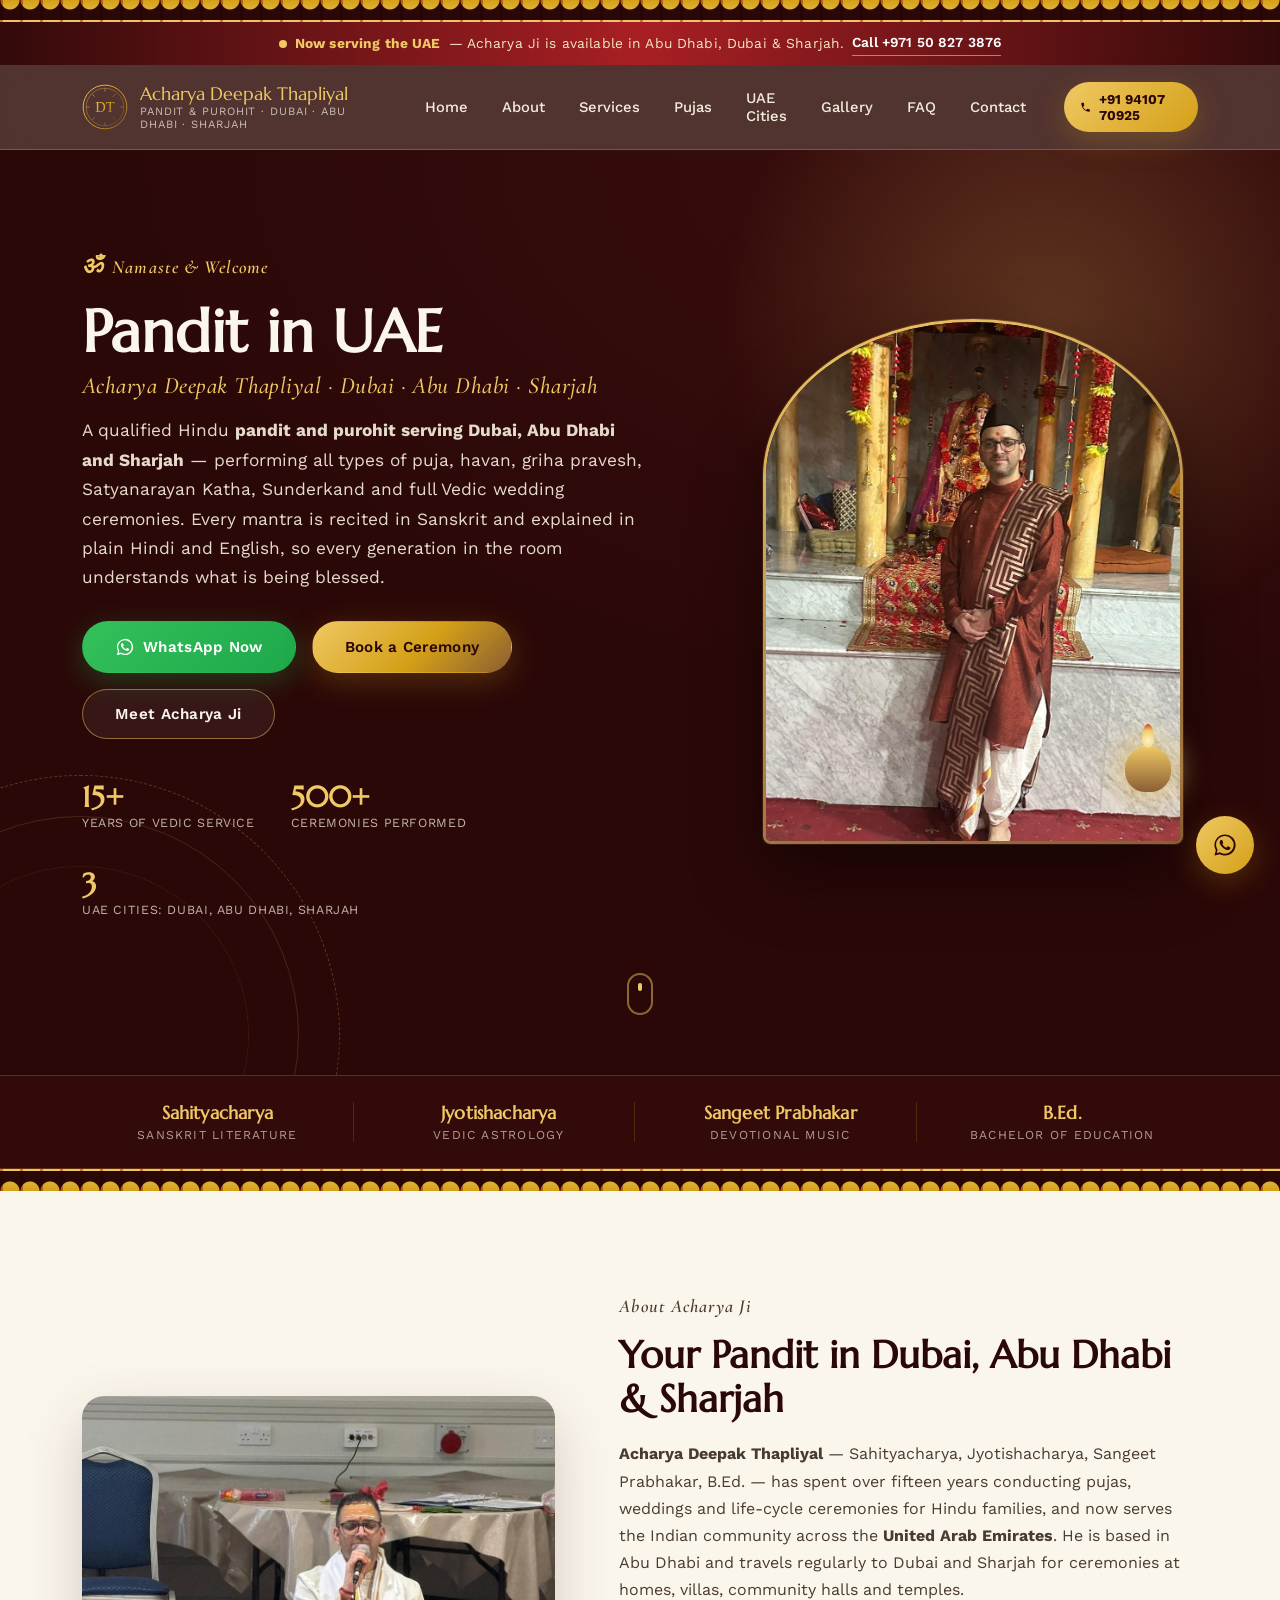
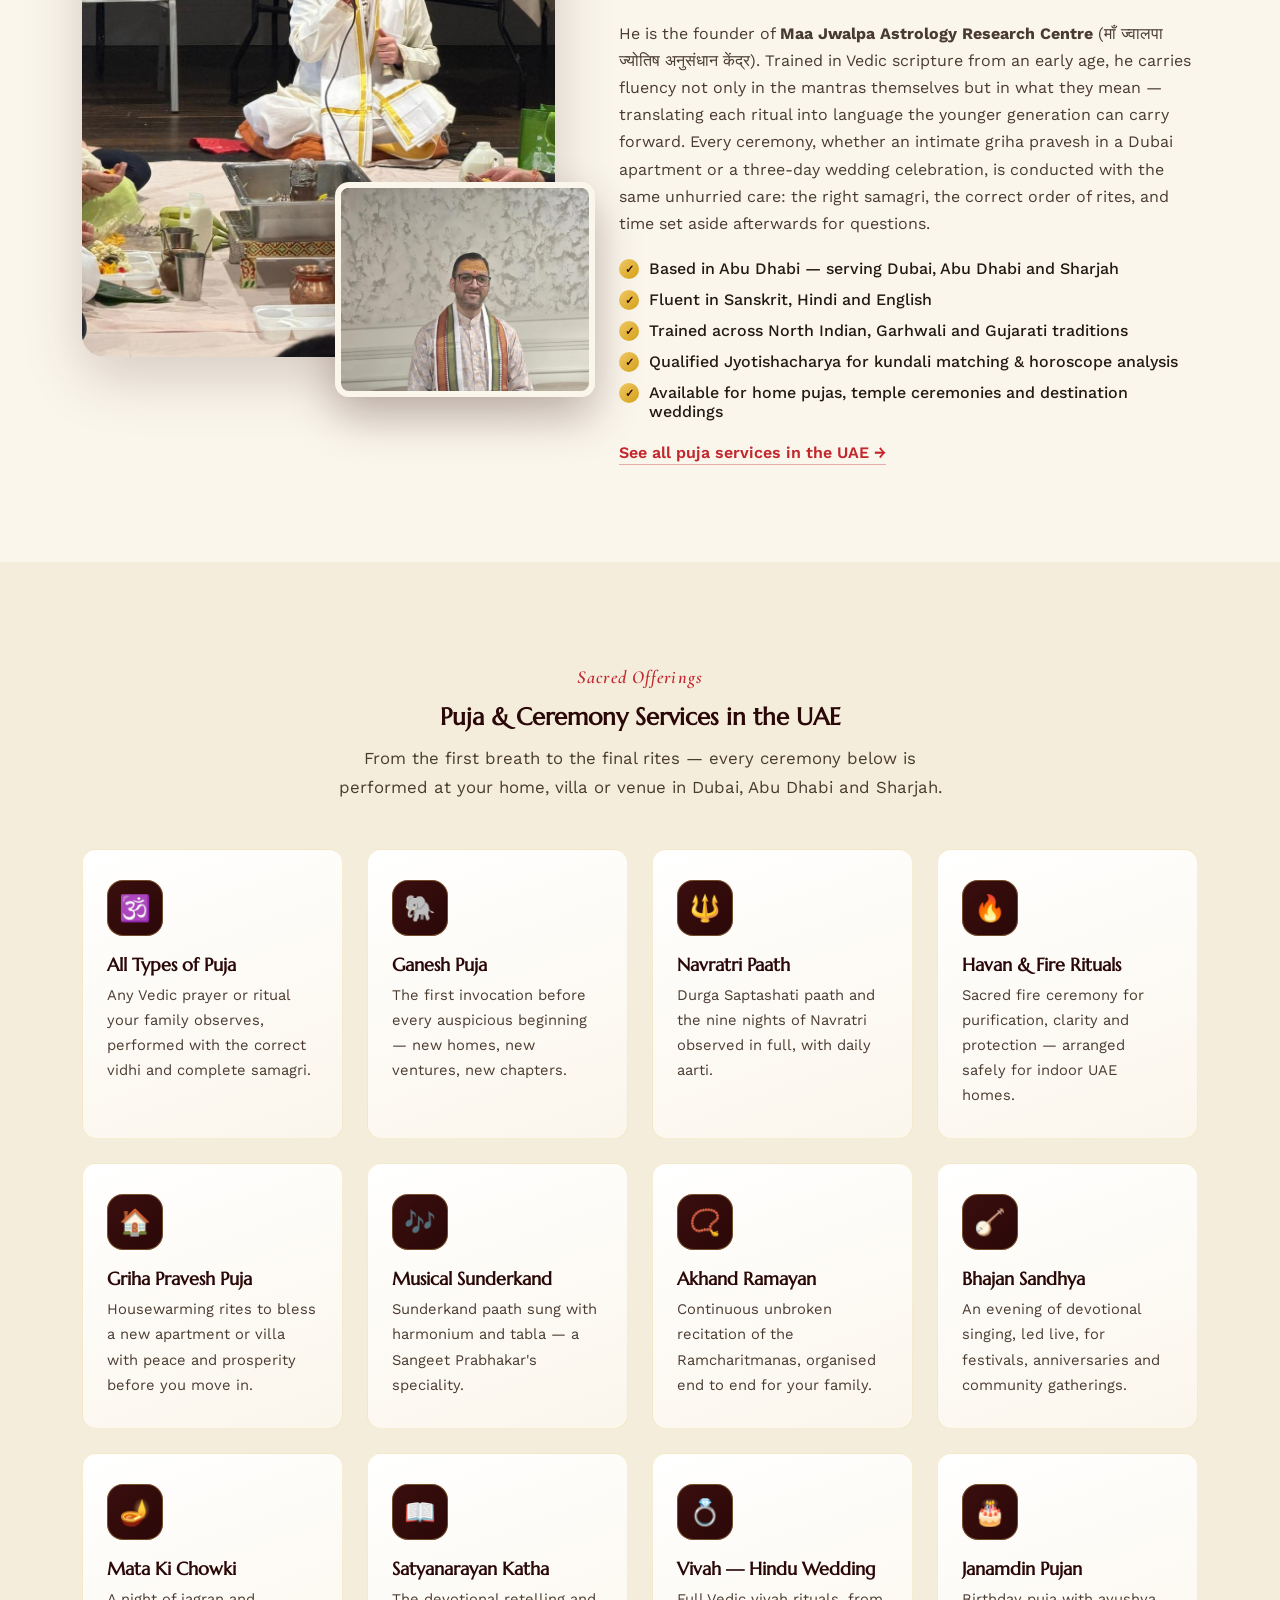
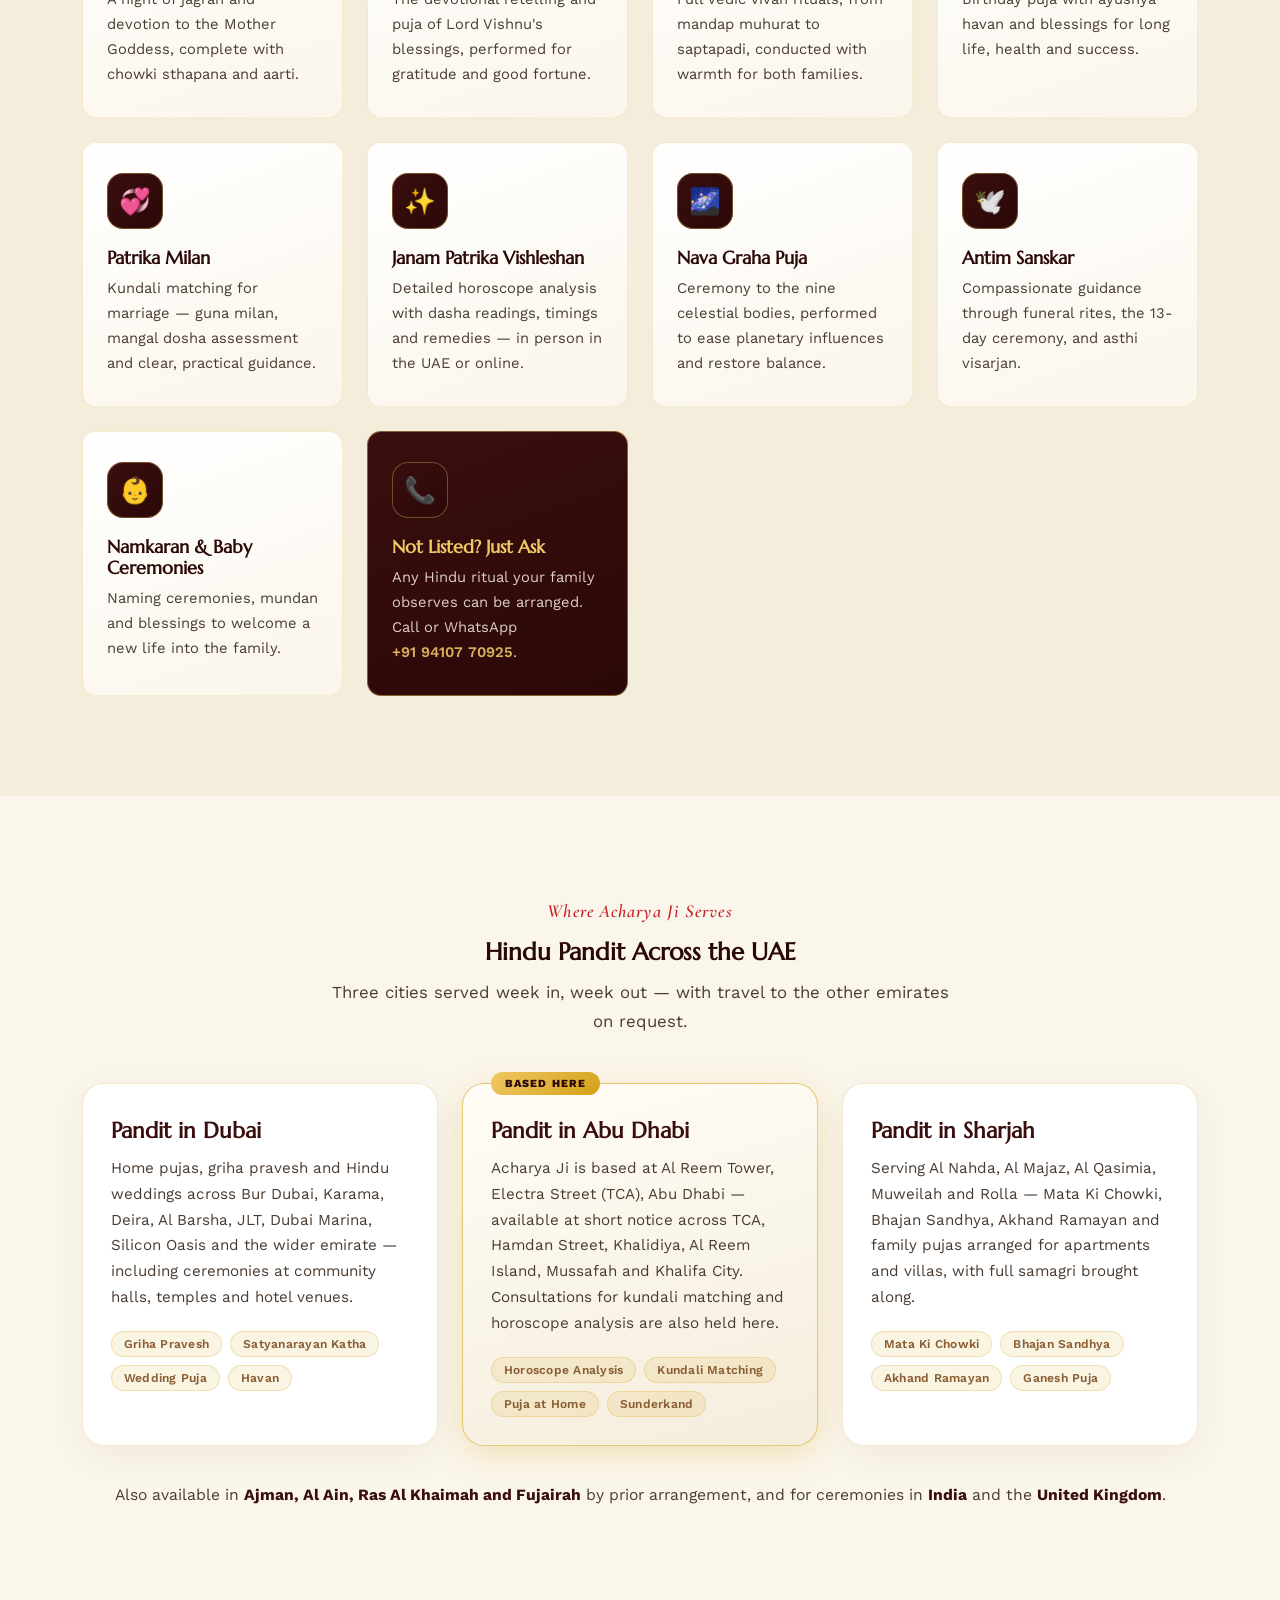
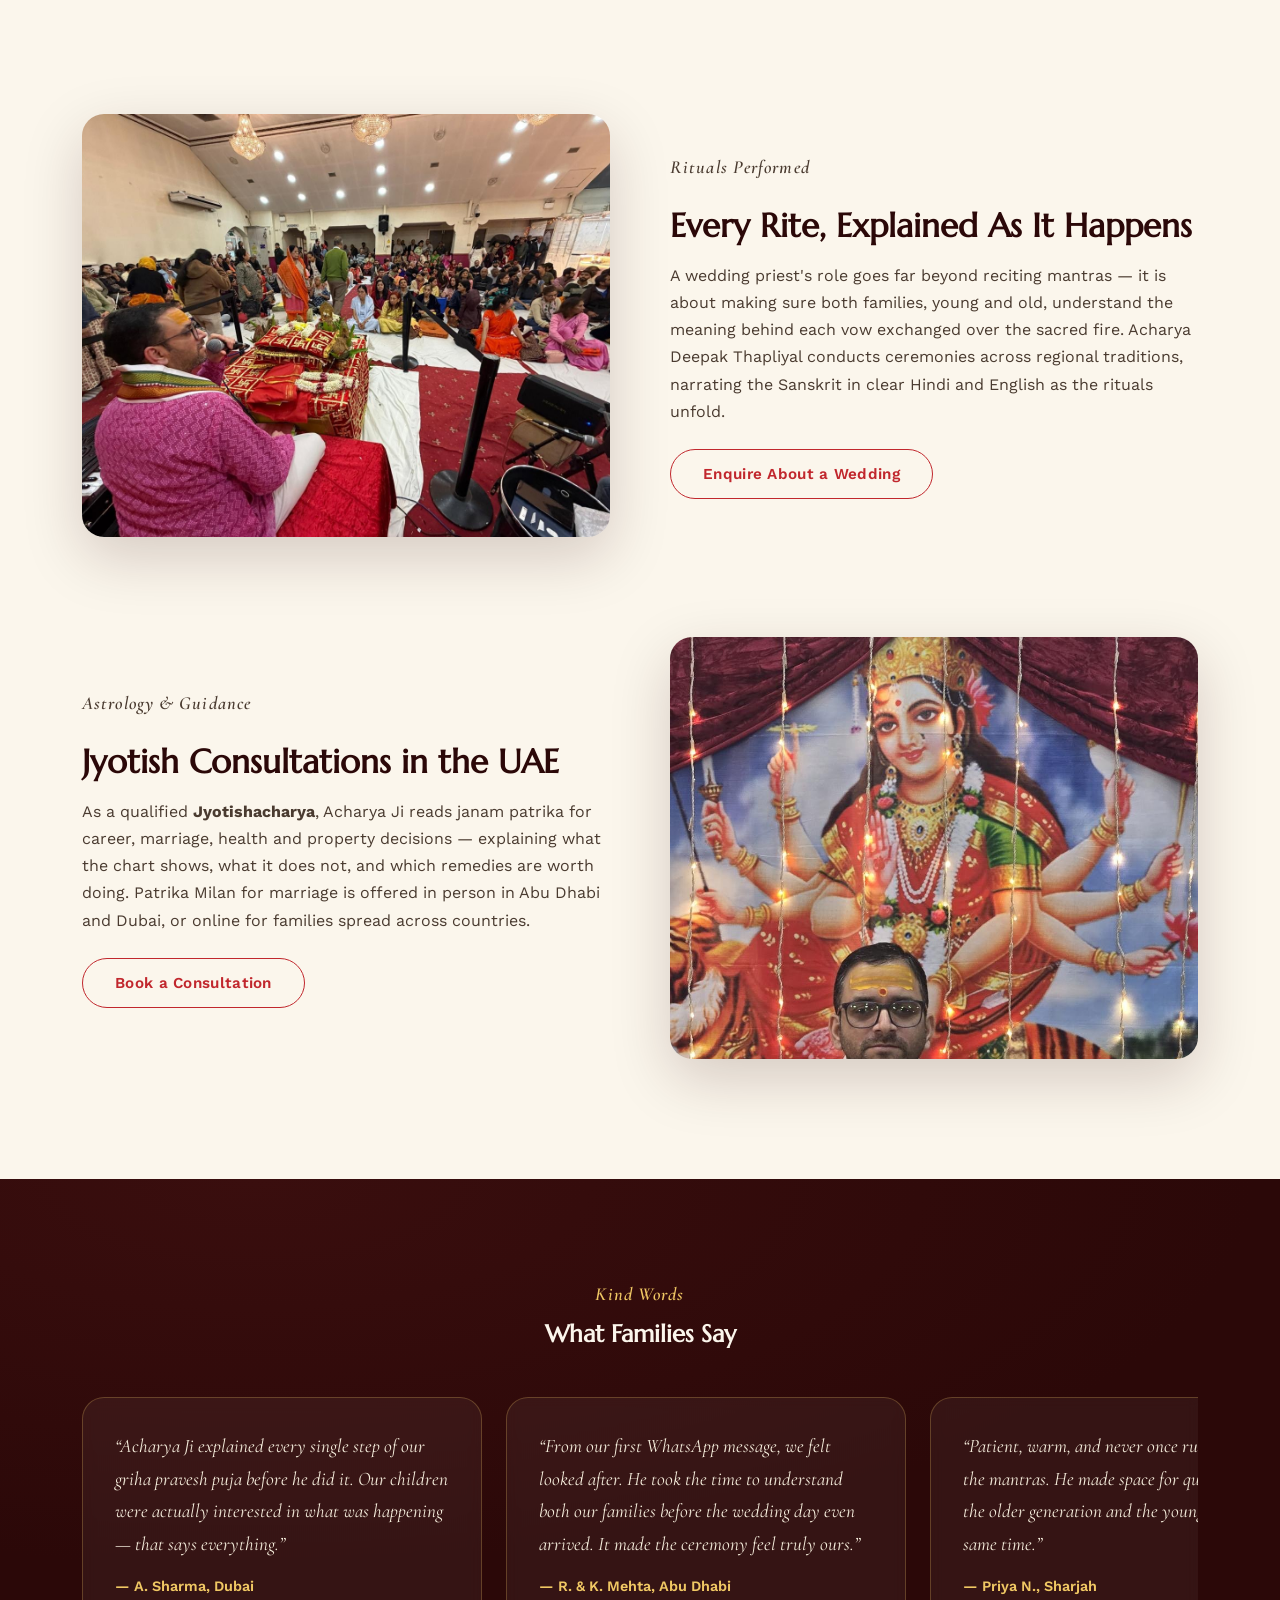
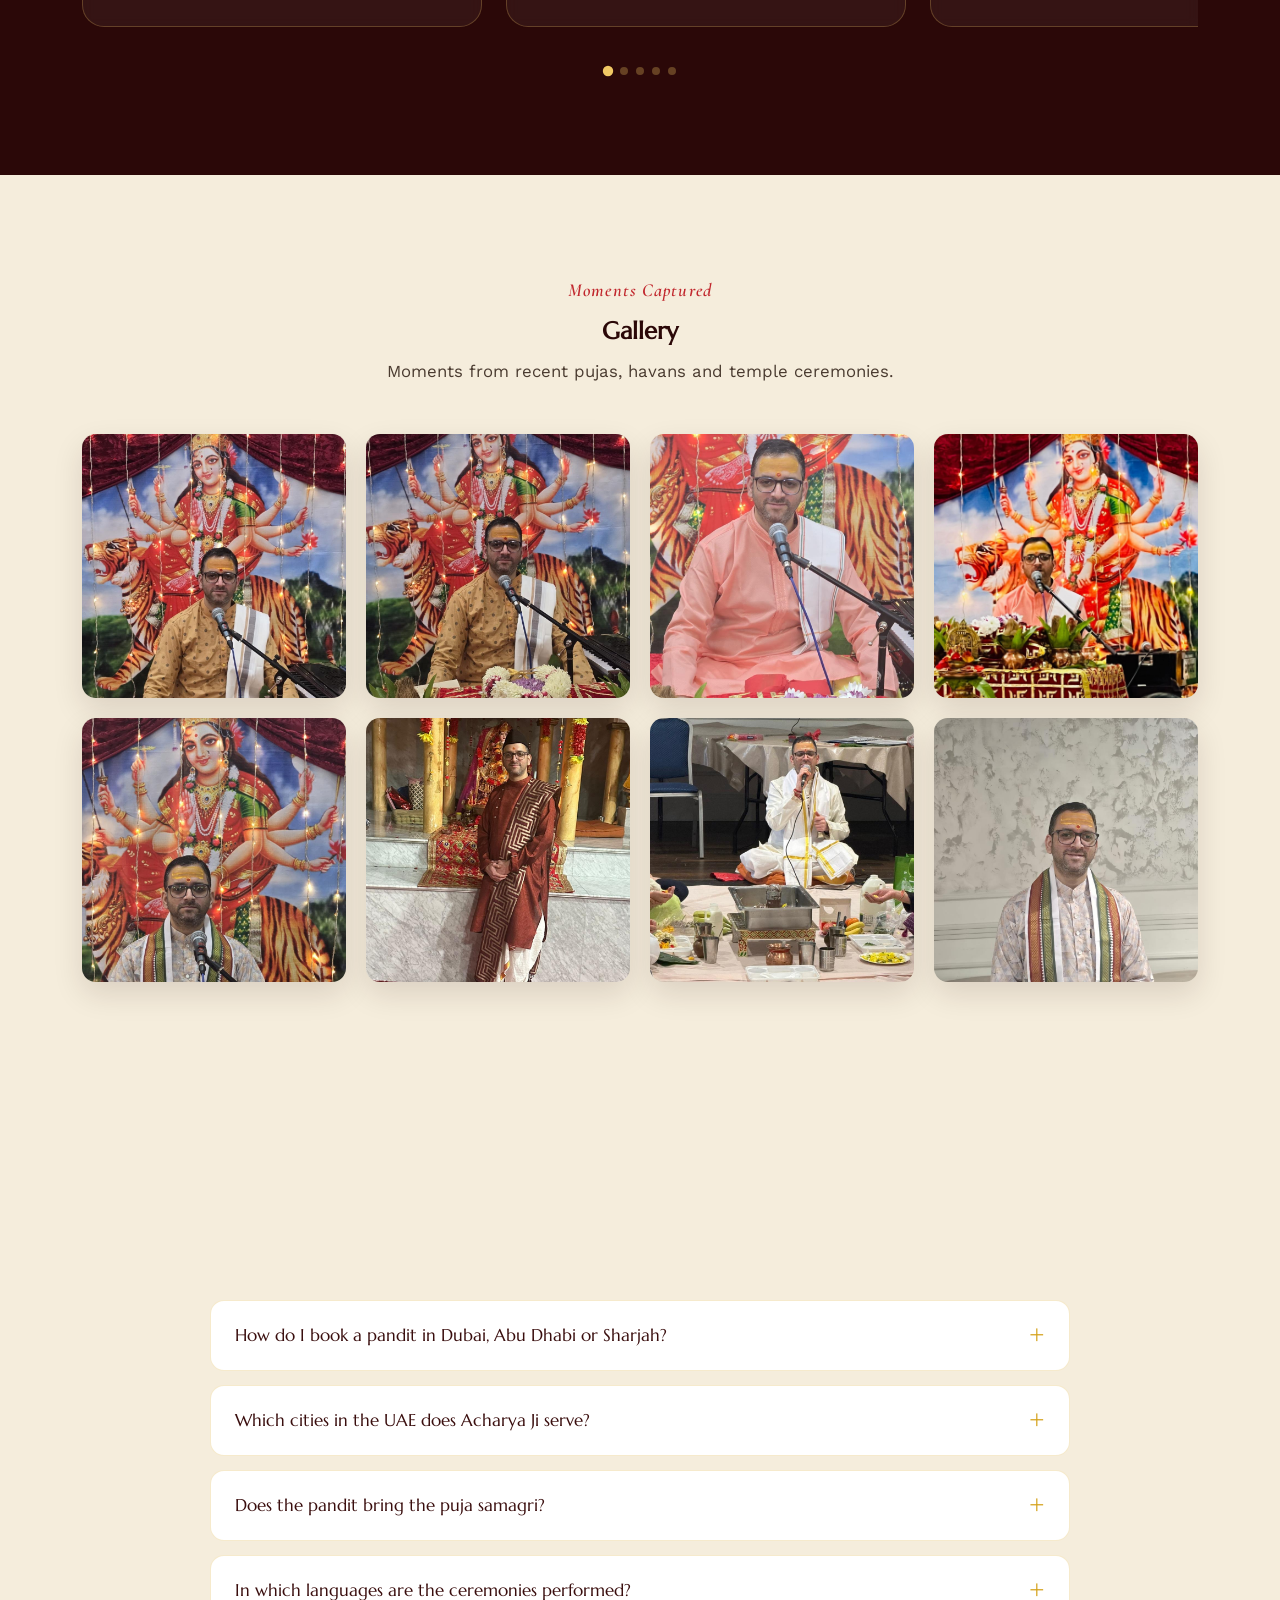
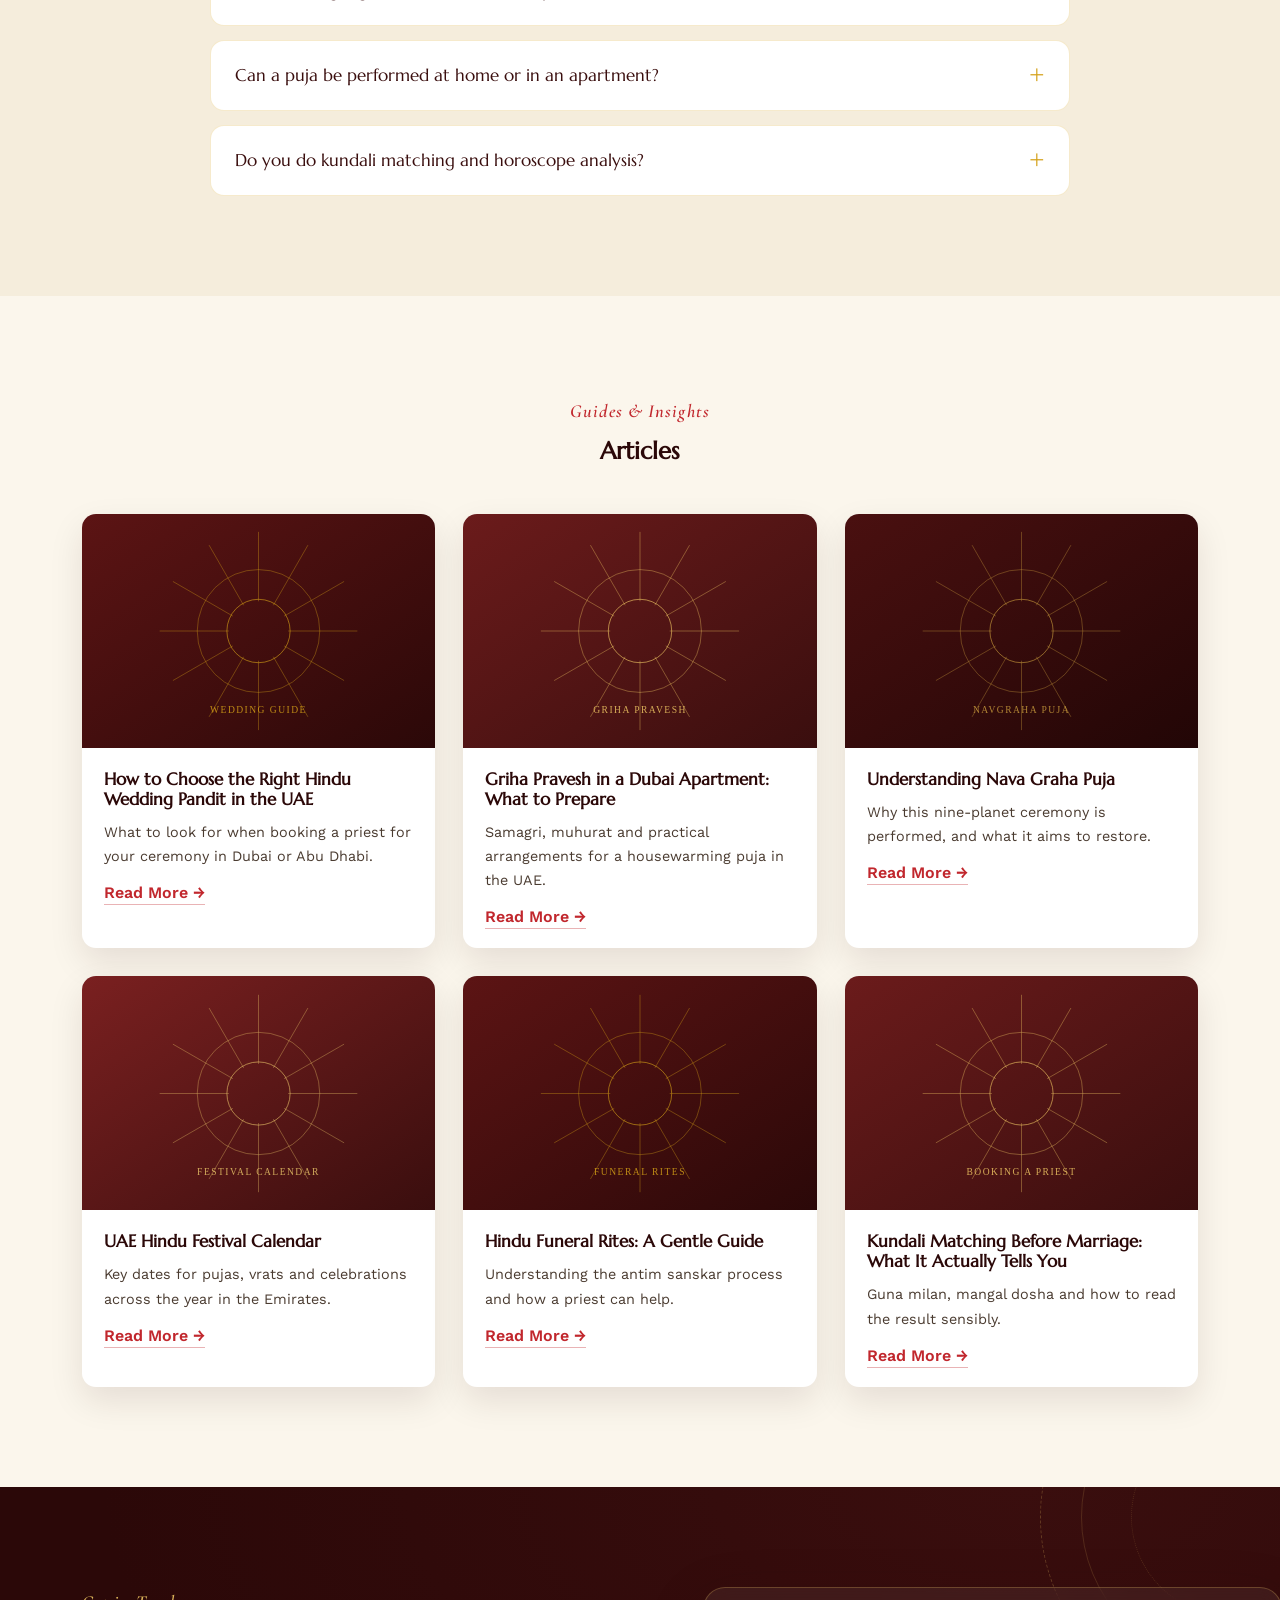
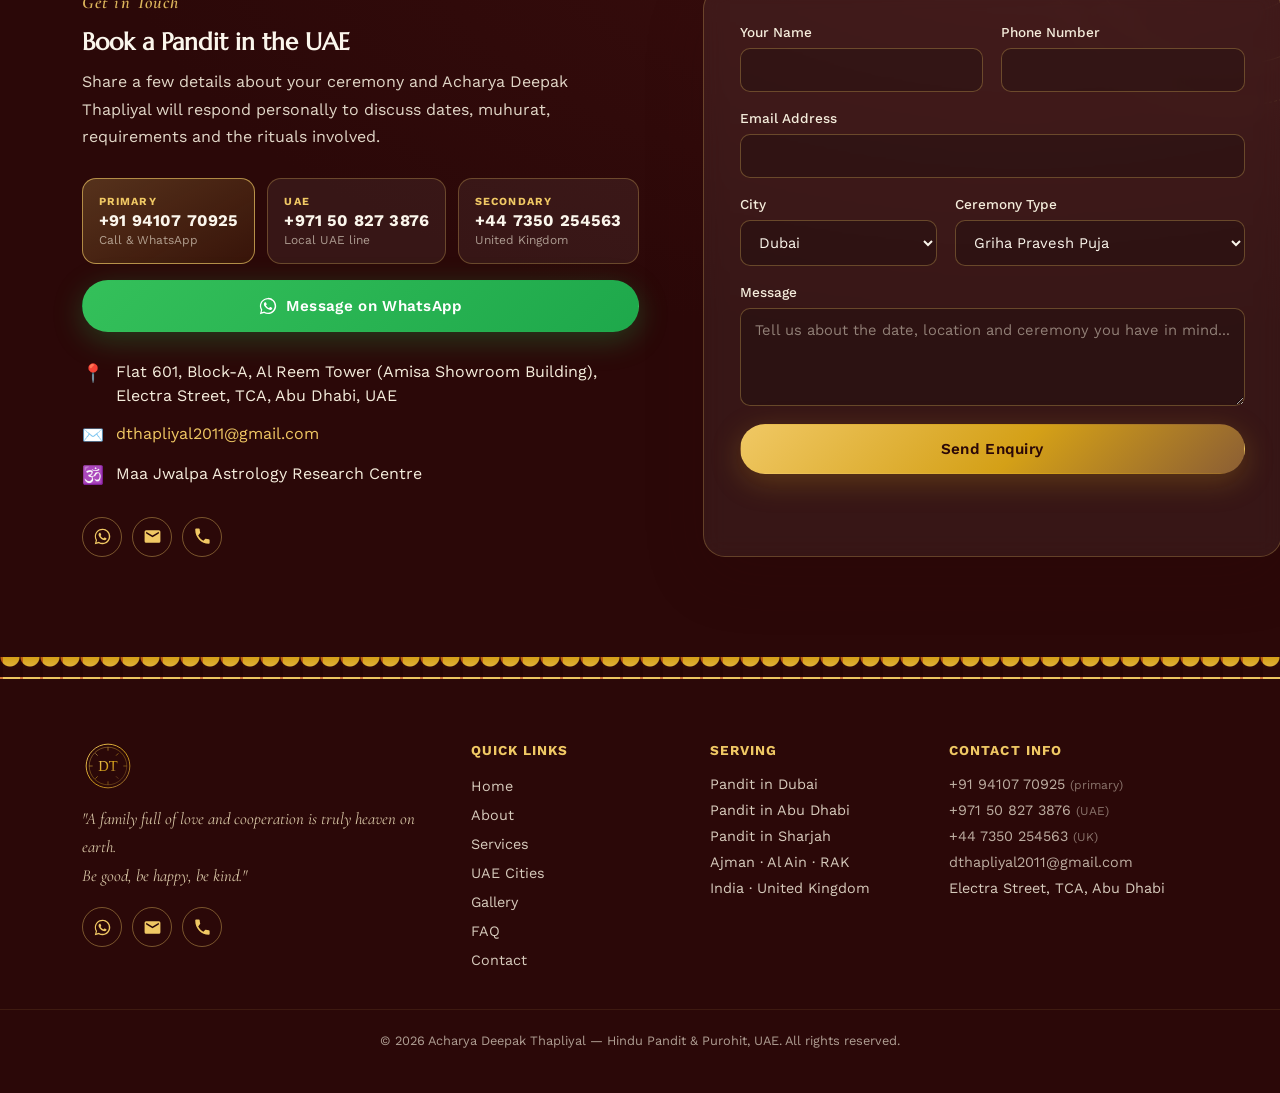
==== commit f3c3398f: "Refocus site on UAE, add three contact numbers and WhatsApp integration Acharya Deepak Thapliyal now" ====
--- a/index.html
+++ b/index.html
@@ -3,56 +3,278 @@
 <head>
 <meta charset="UTF-8">
 <meta name="viewport" content="width=device-width, initial-scale=1.0">
-<title>Deepak Thapliyal | Hindu Priest UK — Vedic Pujas, Weddings & Ceremonies</title>
-<meta name="description" content="Deepak Thapliyal is a trusted Hindu priest serving the UK, performing weddings, griha pravesh, satyanarayan katha, havan and full Vedic ceremonies in English, Hindi and Sanskrit.">
+
+<!-- ============ PRIMARY SEO ============ -->
+<title>Pandit in UAE | Acharya Deepak Thapliyal — Hindu Priest Dubai, Abu Dhabi &amp; Sharjah</title>
+<meta name="description" content="Acharya Deepak Thapliyal is an experienced Hindu pandit and purohit in UAE, performing Vedic puja, havan, griha pravesh, Satyanarayan Katha and Hindu weddings in Dubai, Abu Dhabi and Sharjah. Jyotishacharya astrologer for kundali matching and horoscope analysis. Call +971 50 827 3876.">
+<meta name="keywords" content="pandit in UAE, pandit in Dubai, pandit in Abu Dhabi, pandit in Sharjah, purohit in UAE, Hindu priest Dubai, Hindu priest Abu Dhabi, Indian pandit UAE, pandit ji Dubai, Vedic priest UAE, griha pravesh puja Dubai, Satyanarayan Katha Dubai, havan Abu Dhabi, Hindu wedding priest UAE, astrologer in Dubai, jyotish UAE, kundali matching Dubai, Acharya Deepak Thapliyal">
+<meta name="author" content="Acharya Deepak Thapliyal">
+<meta name="robots" content="index, follow, max-image-preview:large, max-snippet:-1, max-video-preview:-1">
+<link rel="canonical" href="https://deepakthapliyal.com/">
+
+<!-- ============ GEO TARGETING ============ -->
+<meta name="geo.region" content="AE-AZ">
+<meta name="geo.placename" content="Abu Dhabi, Dubai, Sharjah">
+<meta name="geo.position" content="24.4886;54.3662">
+<meta name="ICBM" content="24.4886, 54.3662">
+
+<!-- ============ OPEN GRAPH ============ -->
+<meta property="og:type" content="website">
+<meta property="og:site_name" content="Acharya Deepak Thapliyal — Pandit in UAE">
+<meta property="og:title" content="Pandit in UAE | Acharya Deepak Thapliyal — Hindu Priest Dubai, Abu Dhabi &amp; Sharjah">
+<meta property="og:description" content="Vedic puja, havan, griha pravesh, Satyanarayan Katha and Hindu weddings across Dubai, Abu Dhabi and Sharjah. Jyotishacharya astrologer. Call +971 50 827 3876.">
+<meta property="og:url" content="https://deepakthapliyal.com/">
+<meta property="og:image" content="https://deepakthapliyal.com/images/photo-hero-portrait.jpg">
+<meta property="og:image:alt" content="Acharya Deepak Thapliyal, Hindu pandit serving Dubai, Abu Dhabi and Sharjah">
+<meta property="og:locale" content="en_AE">
+
+<!-- ============ TWITTER ============ -->
+<meta name="twitter:card" content="summary_large_image">
+<meta name="twitter:title" content="Pandit in UAE | Acharya Deepak Thapliyal — Hindu Priest Dubai, Abu Dhabi &amp; Sharjah">
+<meta name="twitter:description" content="Vedic puja, havan, griha pravesh, Satyanarayan Katha and Hindu weddings across Dubai, Abu Dhabi and Sharjah. Call +971 50 827 3876.">
+<meta name="twitter:image" content="https://deepakthapliyal.com/images/photo-hero-portrait.jpg">
+
+<meta name="theme-color" content="#2B0808">
 <link rel="icon" href="images/logo-mark.svg" type="image/svg+xml">
 <link rel="preconnect" href="https://fonts.googleapis.com">
 <link rel="preconnect" href="https://fonts.gstatic.com" crossorigin>
+<link rel="preload" as="image" href="images/photo-hero-portrait.jpg">
 <link href="https://fonts.googleapis.com/css2?family=Marcellus&family=Cormorant+Garamond:ital,wght@0,500;0,600;1,500&family=Work+Sans:wght@300;400;500;600;700&display=swap" rel="stylesheet">
 <link rel="stylesheet" href="styles.css">
+
+<!-- ============ STRUCTURED DATA ============ -->
+<script type="application/ld+json">
+{
+  "@context": "https://schema.org",
+  "@graph": [
+    {
+      "@type": ["LocalBusiness", "ProfessionalService"],
+      "@id": "https://deepakthapliyal.com/#business",
+      "name": "Acharya Deepak Thapliyal — Pandit & Purohit in UAE",
+      "alternateName": ["Maa Jwalpa Astrology Research Centre", "Pandit Deepak Thapliyal", "Hindu Priest UAE"],
+      "description": "Hindu pandit, purohit and Vedic astrologer serving Dubai, Abu Dhabi and Sharjah. Performs all types of puja, havan, griha pravesh, Satyanarayan Katha, Hindu weddings, Sunderkand, Akhand Ramayan and horoscope analysis.",
+      "url": "https://deepakthapliyal.com/",
+      "image": "https://deepakthapliyal.com/images/photo-hero-portrait.jpg",
+      "logo": "https://deepakthapliyal.com/images/logo-mark.svg",
+      "telephone": "+919410770925",
+      "email": "dthapliyal2011@gmail.com",
+      "priceRange": "$$",
+      "currenciesAccepted": "AED, INR, GBP",
+      "address": {
+        "@type": "PostalAddress",
+        "streetAddress": "Flat no. 601, Block-A, Al Reem Tower (Amisa Showroom Building), Electra Street, TCA",
+        "addressLocality": "Abu Dhabi",
+        "addressRegion": "Abu Dhabi",
+        "addressCountry": "AE"
+      },
+      "geo": {
+        "@type": "GeoCoordinates",
+        "latitude": 24.4886,
+        "longitude": 54.3662
+      },
+      "areaServed": [
+        { "@type": "City", "name": "Dubai" },
+        { "@type": "City", "name": "Abu Dhabi" },
+        { "@type": "City", "name": "Sharjah" },
+        { "@type": "City", "name": "Ajman" },
+        { "@type": "City", "name": "Al Ain" },
+        { "@type": "Country", "name": "United Arab Emirates" },
+        { "@type": "Country", "name": "India" },
+        { "@type": "Country", "name": "United Kingdom" }
+      ],
+      "openingHoursSpecification": [{
+        "@type": "OpeningHoursSpecification",
+        "dayOfWeek": ["Monday","Tuesday","Wednesday","Thursday","Friday","Saturday","Sunday"],
+        "opens": "06:00",
+        "closes": "22:00"
+      }],
+      "contactPoint": [
+        {
+          "@type": "ContactPoint",
+          "telephone": "+919410770925",
+          "contactType": "customer service",
+          "areaServed": ["IN", "AE"],
+          "availableLanguage": ["Hindi", "English", "Sanskrit"]
+        },
+        {
+          "@type": "ContactPoint",
+          "telephone": "+971508273876",
+          "contactType": "customer service",
+          "areaServed": "AE",
+          "availableLanguage": ["Hindi", "English", "Sanskrit"]
+        },
+        {
+          "@type": "ContactPoint",
+          "telephone": "+447350254563",
+          "contactType": "customer service",
+          "areaServed": "GB",
+          "availableLanguage": ["Hindi", "English"]
+        }
+      ],
+      "founder": { "@id": "https://deepakthapliyal.com/#person" },
+      "knowsLanguage": ["Hindi", "English", "Sanskrit"],
+      "hasOfferCatalog": {
+        "@type": "OfferCatalog",
+        "name": "Puja & Ceremony Services in UAE",
+        "itemListElement": [
+          { "@type": "Offer", "itemOffered": { "@type": "Service", "name": "All Types of Puja (Prayers)" } },
+          { "@type": "Offer", "itemOffered": { "@type": "Service", "name": "Ganesh Puja" } },
+          { "@type": "Offer", "itemOffered": { "@type": "Service", "name": "Navratri Paath" } },
+          { "@type": "Offer", "itemOffered": { "@type": "Service", "name": "Havan (Fire Ritual)" } },
+          { "@type": "Offer", "itemOffered": { "@type": "Service", "name": "Griha Pravesh (Housewarming Puja)" } },
+          { "@type": "Offer", "itemOffered": { "@type": "Service", "name": "Musical Sunderkand" } },
+          { "@type": "Offer", "itemOffered": { "@type": "Service", "name": "Akhand Ramayan" } },
+          { "@type": "Offer", "itemOffered": { "@type": "Service", "name": "Bhajan Sandhya" } },
+          { "@type": "Offer", "itemOffered": { "@type": "Service", "name": "Mata Ki Chowki" } },
+          { "@type": "Offer", "itemOffered": { "@type": "Service", "name": "Satyanarayan Katha" } },
+          { "@type": "Offer", "itemOffered": { "@type": "Service", "name": "Vivah (Hindu Wedding Ceremony)" } },
+          { "@type": "Offer", "itemOffered": { "@type": "Service", "name": "Janamdin Pujan (Birthday Puja)" } },
+          { "@type": "Offer", "itemOffered": { "@type": "Service", "name": "Patrika Milan (Kundali Matchmaking)" } },
+          { "@type": "Offer", "itemOffered": { "@type": "Service", "name": "Janam Patrika Vishleshan (Horoscope Analysis)" } },
+          { "@type": "Offer", "itemOffered": { "@type": "Service", "name": "Nava Graha Puja" } },
+          { "@type": "Offer", "itemOffered": { "@type": "Service", "name": "Antim Sanskar (Funeral Rites)" } },
+          { "@type": "Offer", "itemOffered": { "@type": "Service", "name": "Namkaran (Naming Ceremony)" } }
+        ]
+      }
+    },
+    {
+      "@type": "Person",
+      "@id": "https://deepakthapliyal.com/#person",
+      "name": "Acharya Deepak Thapliyal",
+      "jobTitle": "Hindu Pandit, Purohit & Vedic Astrologer",
+      "description": "Acharya Deepak Thapliyal is a Sahityacharya, Jyotishacharya and Sangeet Prabhakar qualified Hindu priest serving Dubai, Abu Dhabi and Sharjah in the UAE.",
+      "image": "https://deepakthapliyal.com/images/photo-hero-portrait.jpg",
+      "url": "https://deepakthapliyal.com/",
+      "email": "dthapliyal2011@gmail.com",
+      "telephone": "+919410770925",
+      "hasCredential": [
+        { "@type": "EducationalOccupationalCredential", "name": "Sahityacharya" },
+        { "@type": "EducationalOccupationalCredential", "name": "Jyotishacharya" },
+        { "@type": "EducationalOccupationalCredential", "name": "Sangeet Prabhakar" },
+        { "@type": "EducationalOccupationalCredential", "name": "B.Ed." }
+      ],
+      "worksFor": { "@id": "https://deepakthapliyal.com/#business" },
+      "knowsAbout": ["Vedic rituals", "Hindu astrology", "Kundali matching", "Hindu wedding ceremonies", "Havan", "Griha Pravesh"]
+    },
+    {
+      "@type": "WebSite",
+      "@id": "https://deepakthapliyal.com/#website",
+      "url": "https://deepakthapliyal.com/",
+      "name": "Acharya Deepak Thapliyal — Pandit in UAE",
+      "publisher": { "@id": "https://deepakthapliyal.com/#business" },
+      "inLanguage": "en"
+    },
+    {
+      "@type": "FAQPage",
+      "@id": "https://deepakthapliyal.com/#faq",
+      "mainEntity": [
+        {
+          "@type": "Question",
+          "name": "How do I book a pandit in Dubai, Abu Dhabi or Sharjah?",
+          "acceptedAnswer": {
+            "@type": "Answer",
+            "text": "Call or WhatsApp Acharya Deepak Thapliyal on +91 94107 70925, or reach him on the UAE number +971 50 827 3876. Share your ceremony type, preferred date and emirate, and he will confirm the muhurat, the samagri required and the duration."
+          }
+        },
+        {
+          "@type": "Question",
+          "name": "Which cities in the UAE does Pandit Deepak Thapliyal serve?",
+          "acceptedAnswer": {
+            "@type": "Answer",
+            "text": "He serves Dubai, Abu Dhabi and Sharjah as his primary cities, and also travels to Ajman, Al Ain and Ras Al Khaimah on request. He is based at Electra Street, TCA, Abu Dhabi."
+          }
+        },
+        {
+          "@type": "Question",
+          "name": "Does the pandit bring the puja samagri?",
+          "acceptedAnswer": {
+            "@type": "Answer",
+            "text": "Yes. A complete samagri list is shared in advance, and arrangements can be made to bring everything needed for the ritual to your home, villa or venue anywhere in the UAE."
+          }
+        },
+        {
+          "@type": "Question",
+          "name": "In which languages are the ceremonies performed?",
+          "acceptedAnswer": {
+            "@type": "Answer",
+            "text": "Mantras are recited in Sanskrit, with the meaning of each step explained in Hindi and English so every generation present understands the ritual."
+          }
+        },
+        {
+          "@type": "Question",
+          "name": "Can a puja be performed at home or in an apartment in the UAE?",
+          "acceptedAnswer": {
+            "@type": "Answer",
+            "text": "Yes. Griha pravesh, Satyanarayan Katha, Ganesh puja and havan are regularly performed in apartments, villas and community halls across Dubai, Abu Dhabi and Sharjah, with smoke-conscious arrangements for indoor havan where needed."
+          }
+        },
+        {
+          "@type": "Question",
+          "name": "Does Acharya Deepak Thapliyal do kundali matching and horoscope analysis?",
+          "acceptedAnswer": {
+            "@type": "Answer",
+            "text": "Yes. As a qualified Jyotishacharya he performs Patrika Milan (kundali matching) for marriage and Janam Patrika Vishleshan (horoscope analysis) with remedies, both in person in the UAE and online."
+          }
+        }
+      ]
+    }
+  ]
+}
+</script>
 </head>
 <body>
 
 <!-- decorative top strip -->
 <div class="toran-strip" aria-hidden="true"></div>
+
+<!-- ============ ANNOUNCEMENT ============ -->
+<div class="announce-bar">
+  <p>
+    <span class="announce-dot" aria-hidden="true"></span>
+    <strong>Now serving the UAE</strong> — Acharya Ji is available in Abu Dhabi, Dubai &amp; Sharjah.
+    <a href="tel:+971508273876">Call +971 50 827 3876</a>
+  </p>
+</div>
 
 <!-- ============ HEADER ============ -->
 <header class="site-header" id="header">
   <div class="header-inner">
     <a href="#home" class="brand">
-      <img src="images/logo-mark.svg" alt="Deepak Thapliyal monogram" class="brand-mark">
+      <img src="images/logo-mark.svg" alt="Acharya Deepak Thapliyal, pandit in UAE — monogram" class="brand-mark">
       <span class="brand-text">
-        <span class="brand-name">Deepak Thapliyal</span>
-        <span class="brand-sub">Hindu Priest &middot; United Kingdom</span>
+        <span class="brand-name">Acharya Deepak Thapliyal</span>
+        <span class="brand-sub">Pandit &amp; Purohit &middot; Dubai &middot; Abu Dhabi &middot; Sharjah</span>
       </span>
     </a>
 
-    <nav class="main-nav" id="main-nav">
+    <nav class="main-nav" id="main-nav" aria-label="Main navigation">
       <ul>
         <li><a href="#home">Home</a></li>
         <li><a href="#about">About</a></li>
         <li><a href="#services">Services</a></li>
         <li class="has-dropdown">
-          <a href="#services">Other Services</a>
+          <a href="#services">Pujas</a>
           <ul class="dropdown">
+            <li><a href="#services">Griha Pravesh Puja</a></li>
             <li><a href="#services">Satyanarayan Katha</a></li>
-            <li><a href="#services">Griha Pravesh Puja</a></li>
-            <li><a href="#services">Gayatri Havan</a></li>
-            <li><a href="#services">Nava Graha Puja</a></li>
-            <li><a href="#services">Funeral &amp; Antim Sanskar</a></li>
-            <li><a href="#services">Astrology Consultation</a></li>
+            <li><a href="#services">Havan &amp; Fire Rituals</a></li>
+            <li><a href="#services">Musical Sunderkand</a></li>
+            <li><a href="#services">Mata Ki Chowki</a></li>
+            <li><a href="#services">Hindu Wedding (Vivah)</a></li>
+            <li><a href="#services">Kundali Matching</a></li>
           </ul>
         </li>
+        <li><a href="#cities">UAE Cities</a></li>
         <li><a href="#gallery">Gallery</a></li>
-        <li><a href="#articles">Articles</a></li>
+        <li><a href="#faq">FAQ</a></li>
         <li><a href="#contact">Contact</a></li>
       </ul>
     </nav>
 
     <div class="header-actions">
-      <a href="tel:+441234567890" class="phone-pill">
-        <svg viewBox="0 0 24 24" class="icon-sm"><path d="M6.6 10.8c1.4 2.8 3.7 5.1 6.5 6.5l2.2-2.2c.3-.3.7-.4 1-.2 1.1.4 2.3.6 3.6.6.6 0 1.1.5 1.1 1.1v3.5c0 .6-.5 1.1-1.1 1.1C10.6 21.2 2.8 13.4 2.8 3.1 2.8 2.5 3.3 2 3.9 2h3.5c.6 0 1.1.5 1.1 1.1 0 1.3.2 2.5.6 3.6.1.4 0 .8-.2 1L6.6 10.8z"/></svg>
-        <span>+44 1234 567 890</span>
+      <a href="tel:+919410770925" class="phone-pill">
+        <svg viewBox="0 0 24 24" class="icon-sm" aria-hidden="true"><path d="M6.6 10.8c1.4 2.8 3.7 5.1 6.5 6.5l2.2-2.2c.3-.3.7-.4 1-.2 1.1.4 2.3.6 3.6.6.6 0 1.1.5 1.1 1.1v3.5c0 .6-.5 1.1-1.1 1.1C10.6 21.2 2.8 13.4 2.8 3.1 2.8 2.5 3.3 2 3.9 2h3.5c.6 0 1.1.5 1.1 1.1 0 1.3.2 2.5.6 3.6.1.4 0 .8-.2 1L6.6 10.8z"/></svg>
+        <span>+91 94107 70925</span>
       </a>
       <button class="menu-toggle" id="menu-toggle" aria-label="Open menu" aria-expanded="false">
         <span></span><span></span><span></span>
@@ -68,25 +290,30 @@
   <div class="hero-inner">
     <div class="hero-copy">
       <p class="eyebrow"><span class="om">ॐ</span> Namaste &amp; Welcome</p>
-      <h1>Deepak Thapliyal<span class="hero-title-sub">The Hindu Priest</span></h1>
+      <h1>Pandit in UAE<span class="hero-title-sub">Acharya Deepak Thapliyal &middot; Dubai &middot; Abu Dhabi &middot; Sharjah</span></h1>
       <p class="hero-lede">
-        For every sacred milestone — from the first havan of a new home to the seven vows of a wedding fire —
-        Deepak Thapliyal brings the full weight of Vedic tradition, explained gently, in plain English, Hindi
-        and Sanskrit, so every generation in the room understands what is being blessed.
+        A qualified Hindu <strong>pandit and purohit serving Dubai, Abu Dhabi and Sharjah</strong> — performing
+        all types of puja, havan, griha pravesh, Satyanarayan Katha, Sunderkand and full Vedic wedding
+        ceremonies. Every mantra is recited in Sanskrit and explained in plain Hindi and English, so every
+        generation in the room understands what is being blessed.
       </p>
       <div class="hero-ctas">
+        <a href="https://wa.me/919410770925?text=Namaste%20Acharya%20Ji%2C%20I%20would%20like%20to%20book%20a%20puja%20in%20the%20UAE." class="btn btn-wa" target="_blank" rel="noopener">
+          <svg viewBox="0 0 32 32" class="icon-sm" aria-hidden="true"><path d="M16.04 3C8.86 3 3.02 8.84 3.02 16.02c0 2.29.6 4.53 1.75 6.5L3 29l6.65-1.74a12.95 12.95 0 0 0 6.39 1.67h.01c7.18 0 13.02-5.84 13.02-13.02 0-3.48-1.36-6.75-3.82-9.21A12.92 12.92 0 0 0 16.04 3zm0 23.73h-.01c-1.99 0-3.94-.54-5.64-1.55l-.4-.24-4.2 1.1 1.12-4.1-.26-.42a10.7 10.7 0 0 1-1.65-5.7c0-5.96 4.86-10.82 10.83-10.82 2.89 0 5.61 1.13 7.65 3.18a10.75 10.75 0 0 1 3.17 7.66c0 5.97-4.85 10.89-10.61 10.89zm5.95-8.11c-.33-.16-1.93-.95-2.23-1.06-.3-.11-.52-.16-.73.17-.22.32-.84 1.05-1.03 1.27-.19.22-.38.24-.7.08-.33-.16-1.38-.51-2.62-1.62-.97-.86-1.62-1.93-1.81-2.25-.19-.33-.02-.5.14-.66.15-.15.33-.38.49-.58.16-.19.22-.33.33-.55.11-.22.05-.41-.03-.58-.08-.16-.73-1.76-1-2.41-.26-.63-.53-.55-.73-.56l-.62-.01c-.22 0-.58.08-.88.41-.3.33-1.15 1.13-1.15 2.75s1.18 3.19 1.34 3.41c.16.22 2.32 3.54 5.62 4.96.79.34 1.4.54 1.87.7.79.25 1.5.21 2.07.13.63-.09 1.93-.79 2.2-1.55.27-.76.27-1.42.19-1.55-.08-.14-.3-.22-.63-.38z"/></svg>
+          WhatsApp Now
+        </a>
         <a href="#contact" class="btn btn-gold">Book a Ceremony</a>
-        <a href="#about" class="btn btn-ghost">Meet the Priest</a>
+        <a href="#about" class="btn btn-ghost">Meet Acharya Ji</a>
       </div>
       <ul class="hero-stats">
         <li><strong>15+</strong><span>Years of Vedic Service</span></li>
         <li><strong>500+</strong><span>Ceremonies Performed</span></li>
-        <li><strong>3</strong><span>Languages: Sanskrit, Hindi, English</span></li>
+        <li><strong>3</strong><span>UAE Cities: Dubai, Abu Dhabi, Sharjah</span></li>
       </ul>
     </div>
     <div class="hero-portrait">
       <div class="portrait-frame">
-        <img src="images/photo-hero-portrait.jpg" alt="Deepak Thapliyal, Hindu priest, standing before the temple deities">
+        <img src="images/photo-hero-portrait.jpg" alt="Acharya Deepak Thapliyal, Hindu pandit in UAE, before the temple deities">
       </div>
       <div class="diya" aria-hidden="true">
         <div class="diya-flame"></div>
@@ -96,36 +323,50 @@
   <div class="scroll-cue" aria-hidden="true"><span></span></div>
 </section>
 
+<!-- ============ CREDENTIALS STRIP ============ -->
+<section class="creds" aria-label="Qualifications">
+  <div class="section-inner creds-inner">
+    <div class="cred-item"><strong>Sahityacharya</strong><span>Sanskrit Literature</span></div>
+    <div class="cred-item"><strong>Jyotishacharya</strong><span>Vedic Astrology</span></div>
+    <div class="cred-item"><strong>Sangeet Prabhakar</strong><span>Devotional Music</span></div>
+    <div class="cred-item"><strong>B.Ed.</strong><span>Bachelor of Education</span></div>
+  </div>
+</section>
+
 <div class="toran-strip flip" aria-hidden="true"></div>
 
 <!-- ============ ABOUT ============ -->
 <section class="about" id="about">
   <div class="section-inner about-grid">
     <div class="about-media">
-      <img src="images/photo-about-main.jpg" alt="Deepak Thapliyal performing a havan puja ceremony" class="about-img-main">
-      <img src="images/photo-about-float.jpg" alt="Deepak Thapliyal leading prayers, close portrait" class="about-img-float">
+      <img src="images/photo-about-main.jpg" alt="Pandit Deepak Thapliyal performing a havan puja in the UAE" loading="lazy" class="about-img-main">
+      <img src="images/photo-about-float.jpg" alt="Hindu priest Deepak Thapliyal leading prayers in Abu Dhabi" loading="lazy" class="about-img-float">
     </div>
     <div class="about-copy">
-      <p class="eyebrow">About Deepak</p>
-      <h2>A Priest Who Explains, Not Just Performs</h2>
+      <p class="eyebrow">About Acharya Ji</p>
+      <h2>Your Pandit in Dubai, Abu Dhabi &amp; Sharjah</h2>
       <p>
-        Hindu priest Deepak Thapliyal has spent over fifteen years conducting pujas, weddings and life-cycle
-        ceremonies for families across the United Kingdom. Trained in Vedic scripture from an early age, he
-        carries fluency not only in the mantras themselves but in what they mean — translating each ritual
-        into language a British-born generation can carry forward.
+        <strong>Acharya Deepak Thapliyal</strong> — Sahityacharya, Jyotishacharya, Sangeet Prabhakar, B.Ed. — has
+        spent over fifteen years conducting pujas, weddings and life-cycle ceremonies for Hindu families, and now
+        serves the Indian community across the <strong>United Arab Emirates</strong>. He is based in Abu Dhabi and
+        travels regularly to Dubai and Sharjah for ceremonies at homes, villas, community halls and temples.
       </p>
       <p>
-        Every ceremony he leads, whether an intimate griha pravesh in a new flat or a three-day wedding
-        celebration, is conducted with the same unhurried care: the right materials, the correct order of
-        rites, and time set aside afterward for questions.
+        He is the founder of <strong>Maa Jwalpa Astrology Research Centre</strong> (माँ ज्वालपा ज्योतिष अनुसंधान केंद्र).
+        Trained in Vedic scripture from an early age, he carries fluency not only in the mantras themselves but in
+        what they mean — translating each ritual into language the younger generation can carry forward. Every
+        ceremony, whether an intimate griha pravesh in a Dubai apartment or a three-day wedding celebration, is
+        conducted with the same unhurried care: the right samagri, the correct order of rites, and time set aside
+        afterwards for questions.
       </p>
       <ul class="check-list">
+        <li>Based in Abu Dhabi — serving Dubai, Abu Dhabi and Sharjah</li>
         <li>Fluent in Sanskrit, Hindi and English</li>
-        <li>Trained across North Indian and Gujarati wedding traditions</li>
-        <li>Available for ceremonies across the UK and destination bookings abroad</li>
-        <li>Known for a calm, patient, family-friendly approach</li>
+        <li>Trained across North Indian, Garhwali and Gujarati traditions</li>
+        <li>Qualified Jyotishacharya for kundali matching &amp; horoscope analysis</li>
+        <li>Available for home pujas, temple ceremonies and destination weddings</li>
       </ul>
-      <a href="#services" class="text-link">See all services performed &rarr;</a>
+      <a href="#services" class="text-link">See all puja services in the UAE &rarr;</a>
     </div>
   </div>
 </section>
@@ -135,30 +376,83 @@
   <div class="section-inner">
     <div class="section-head center">
       <p class="eyebrow">Sacred Offerings</p>
-      <h2>Ceremonies &amp; Puja Services</h2>
-      <p class="section-sub">From the first breath to the final rites, a ceremony for every chapter of life.</p>
+      <h2>Puja &amp; Ceremony Services in the UAE</h2>
+      <p class="section-sub">
+        From the first breath to the final rites — every ceremony below is performed at your home, villa or
+        venue in Dubai, Abu Dhabi and Sharjah.
+      </p>
     </div>
 
     <div class="services-grid">
       <article class="service-card">
-        <div class="service-icon" aria-hidden="true">💍</div>
-        <h3>Wedding Ceremony</h3>
-        <p>Full Vedic vivah rituals — from mandap mahurat to saptapadi — conducted with warmth for both families.</p>
+        <div class="service-icon" aria-hidden="true">🕉️</div>
+        <h3>All Types of Puja</h3>
+        <p>Any Vedic prayer or ritual your family observes, performed with the correct vidhi and complete samagri.</p>
+      </article>
+      <article class="service-card">
+        <div class="service-icon" aria-hidden="true">🐘</div>
+        <h3>Ganesh Puja</h3>
+        <p>The first invocation before every auspicious beginning — new homes, new ventures, new chapters.</p>
+      </article>
+      <article class="service-card">
+        <div class="service-icon" aria-hidden="true">🔱</div>
+        <h3>Navratri Paath</h3>
+        <p>Durga Saptashati paath and the nine nights of Navratri observed in full, with daily aarti.</p>
+      </article>
+      <article class="service-card">
+        <div class="service-icon" aria-hidden="true">🔥</div>
+        <h3>Havan &amp; Fire Rituals</h3>
+        <p>Sacred fire ceremony for purification, clarity and protection — arranged safely for indoor UAE homes.</p>
       </article>
       <article class="service-card">
         <div class="service-icon" aria-hidden="true">🏠</div>
         <h3>Griha Pravesh Puja</h3>
-        <p>Housewarming rites to bless a new home with peace, prosperity and protection before you move in.</p>
-      </article>
-      <article class="service-card">
-        <div class="service-icon" aria-hidden="true">🔥</div>
-        <h3>Gayatri Havan</h3>
-        <p>Sacred fire ceremony invoking the Gayatri mantra for clarity, wisdom and purification.</p>
+        <p>Housewarming rites to bless a new apartment or villa with peace and prosperity before you move in.</p>
+      </article>
+      <article class="service-card">
+        <div class="service-icon" aria-hidden="true">🎶</div>
+        <h3>Musical Sunderkand</h3>
+        <p>Sunderkand paath sung with harmonium and tabla — a Sangeet Prabhakar's speciality.</p>
+      </article>
+      <article class="service-card">
+        <div class="service-icon" aria-hidden="true">📿</div>
+        <h3>Akhand Ramayan</h3>
+        <p>Continuous unbroken recitation of the Ramcharitmanas, organised end to end for your family.</p>
+      </article>
+      <article class="service-card">
+        <div class="service-icon" aria-hidden="true">🪕</div>
+        <h3>Bhajan Sandhya</h3>
+        <p>An evening of devotional singing, led live, for festivals, anniversaries and community gatherings.</p>
       </article>
       <article class="service-card">
         <div class="service-icon" aria-hidden="true">🪔</div>
+        <h3>Mata Ki Chowki</h3>
+        <p>A night of jagran and devotion to the Mother Goddess, complete with chowki sthapana and aarti.</p>
+      </article>
+      <article class="service-card">
+        <div class="service-icon" aria-hidden="true">📖</div>
         <h3>Satyanarayan Katha</h3>
         <p>The devotional retelling and puja of Lord Vishnu's blessings, performed for gratitude and good fortune.</p>
+      </article>
+      <article class="service-card">
+        <div class="service-icon" aria-hidden="true">💍</div>
+        <h3>Vivah — Hindu Wedding</h3>
+        <p>Full Vedic vivah rituals, from mandap muhurat to saptapadi, conducted with warmth for both families.</p>
+      </article>
+      <article class="service-card">
+        <div class="service-icon" aria-hidden="true">🎂</div>
+        <h3>Janamdin Pujan</h3>
+        <p>Birthday puja with ayushya havan and blessings for long life, health and success.</p>
+      </article>
+      <article class="service-card">
+        <div class="service-icon" aria-hidden="true">💞</div>
+        <h3>Patrika Milan</h3>
+        <p>Kundali matching for marriage — guna milan, mangal dosha assessment and clear, practical guidance.</p>
+      </article>
+      <article class="service-card">
+        <div class="service-icon" aria-hidden="true">✨</div>
+        <h3>Janam Patrika Vishleshan</h3>
+        <p>Detailed horoscope analysis with dasha readings, timings and remedies — in person in the UAE or online.</p>
       </article>
       <article class="service-card">
         <div class="service-icon" aria-hidden="true">🌌</div>
@@ -167,20 +461,74 @@
       </article>
       <article class="service-card">
         <div class="service-icon" aria-hidden="true">🕊️</div>
-        <h3>Funeral &amp; Antim Sanskar</h3>
+        <h3>Antim Sanskar</h3>
         <p>Compassionate guidance through funeral rites, the 13-day ceremony, and asthi visarjan.</p>
-      </article>
-      <article class="service-card">
-        <div class="service-icon" aria-hidden="true">✨</div>
-        <h3>Astrology Consultation</h3>
-        <p>Vedic astrology readings and guidance for major life decisions, timings and remedies.</p>
       </article>
       <article class="service-card">
         <div class="service-icon" aria-hidden="true">👶</div>
         <h3>Namkaran &amp; Baby Ceremonies</h3>
-        <p>Naming ceremonies, baby showers and blessings to welcome a new life into the family.</p>
-      </article>
-    </div>
+        <p>Naming ceremonies, mundan and blessings to welcome a new life into the family.</p>
+      </article>
+      <article class="service-card highlight">
+        <div class="service-icon" aria-hidden="true">📞</div>
+        <h3>Not Listed? Just Ask</h3>
+        <p>Any Hindu ritual your family observes can be arranged. Call or WhatsApp <a href="tel:+919410770925">+91 94107 70925</a>.</p>
+      </article>
+    </div>
+  </div>
+</section>
+
+<!-- ============ UAE CITIES ============ -->
+<section class="cities" id="cities">
+  <div class="section-inner">
+    <div class="section-head center">
+      <p class="eyebrow">Where Acharya Ji Serves</p>
+      <h2>Hindu Pandit Across the UAE</h2>
+      <p class="section-sub">Three cities served week in, week out — with travel to the other emirates on request.</p>
+    </div>
+
+    <div class="cities-grid">
+      <article class="city-card">
+        <h3>Pandit in Dubai</h3>
+        <p>
+          Home pujas, griha pravesh and Hindu weddings across Bur Dubai, Karama, Deira, Al Barsha, JLT,
+          Dubai Marina, Silicon Oasis and the wider emirate — including ceremonies at community halls,
+          temples and hotel venues.
+        </p>
+        <ul class="city-tags">
+          <li>Griha Pravesh</li><li>Satyanarayan Katha</li><li>Wedding Puja</li><li>Havan</li>
+        </ul>
+      </article>
+
+      <article class="city-card featured">
+        <span class="city-flag">Based here</span>
+        <h3>Pandit in Abu Dhabi</h3>
+        <p>
+          Acharya Ji is based at Al Reem Tower, Electra Street (TCA), Abu Dhabi — available at short notice
+          across TCA, Hamdan Street, Khalidiya, Al Reem Island, Mussafah and Khalifa City. Consultations for
+          kundali matching and horoscope analysis are also held here.
+        </p>
+        <ul class="city-tags">
+          <li>Horoscope Analysis</li><li>Kundali Matching</li><li>Puja at Home</li><li>Sunderkand</li>
+        </ul>
+      </article>
+
+      <article class="city-card">
+        <h3>Pandit in Sharjah</h3>
+        <p>
+          Serving Al Nahda, Al Majaz, Al Qasimia, Muweilah and Rolla — Mata Ki Chowki, Bhajan Sandhya,
+          Akhand Ramayan and family pujas arranged for apartments and villas, with full samagri brought along.
+        </p>
+        <ul class="city-tags">
+          <li>Mata Ki Chowki</li><li>Bhajan Sandhya</li><li>Akhand Ramayan</li><li>Ganesh Puja</li>
+        </ul>
+      </article>
+    </div>
+
+    <p class="cities-note">
+      Also available in <strong>Ajman, Al Ain, Ras Al Khaimah and Fujairah</strong> by prior arrangement,
+      and for ceremonies in <strong>India</strong> and the <strong>United Kingdom</strong>.
+    </p>
   </div>
 </section>
 
@@ -188,34 +536,35 @@
 <section class="features">
   <div class="section-inner feature-row">
     <div class="feature-media">
-      <img src="images/photo-feature-wedding.jpg" alt="Deepak Thapliyal leading a puja before a full congregation">
+      <img src="images/photo-feature-wedding.jpg" alt="Hindu wedding priest in UAE leading a puja before a congregation" loading="lazy">
     </div>
     <div class="feature-copy">
       <p class="eyebrow">Rituals Performed</p>
       <h2>Every Rite, Explained As It Happens</h2>
       <p>
         A wedding priest's role goes far beyond reciting mantras — it is about making sure both families,
-        young and old, understand the meaning behind each vow exchanged over the sacred fire. Deepak Thapliyal
-        conducts ceremonies across castes and regional traditions, narrating the Sanskrit in clear English as
-        the rituals unfold.
+        young and old, understand the meaning behind each vow exchanged over the sacred fire. Acharya Deepak
+        Thapliyal conducts ceremonies across regional traditions, narrating the Sanskrit in clear Hindi and
+        English as the rituals unfold.
       </p>
-      <a href="#contact" class="btn btn-outline">Read More</a>
+      <a href="#contact" class="btn btn-outline">Enquire About a Wedding</a>
     </div>
   </div>
 
   <div class="section-inner feature-row reverse">
     <div class="feature-media">
-      <img src="images/photo-feature-destination.jpg" alt="Deepak Thapliyal performing a ceremony before the goddess Durga">
+      <img src="images/photo-feature-destination.jpg" alt="Pandit performing a Durga puja ceremony for a family in the UAE" loading="lazy">
     </div>
     <div class="feature-copy">
-      <p class="eyebrow">Destination Ceremonies</p>
-      <h2>Weddings &amp; Pujas, Wherever You Are</h2>
+      <p class="eyebrow">Astrology &amp; Guidance</p>
+      <h2>Jyotish Consultations in the UAE</h2>
       <p>
-        Whether your celebration is in London or overseas, Deepak Thapliyal travels for destination weddings
-        and family ceremonies, arriving with everything needed to perform each rite exactly as tradition
-        requires — no matter the venue.
+        As a qualified <strong>Jyotishacharya</strong>, Acharya Ji reads janam patrika for career, marriage,
+        health and property decisions — explaining what the chart shows, what it does not, and which remedies
+        are worth doing. Patrika Milan for marriage is offered in person in Abu Dhabi and Dubai, or online for
+        families spread across countries.
       </p>
-      <a href="#contact" class="btn btn-outline">Read More</a>
+      <a href="#contact" class="btn btn-outline">Book a Consultation</a>
     </div>
   </div>
 </section>
@@ -230,29 +579,29 @@
 
     <div class="testimonial-track" id="testimonial-track">
       <blockquote class="testimonial-card">
-        <p>“Deepak explained every single step of our griha pravesh puja before he did it. Our children were
+        <p>“Acharya Ji explained every single step of our griha pravesh puja before he did it. Our children were
         actually interested in what was happening — that says everything.”</p>
-        <footer>— A. Sharma</footer>
+        <footer>— A. Sharma, Dubai</footer>
       </blockquote>
       <blockquote class="testimonial-card">
-        <p>“From our first WhatsApp message, we felt looked after. Deepak took the time to understand our
+        <p>“From our first WhatsApp message, we felt looked after. He took the time to understand both our
         families before the wedding day even arrived. It made the ceremony feel truly ours.”</p>
-        <footer>— R. &amp; K. Mehta</footer>
+        <footer>— R. &amp; K. Mehta, Abu Dhabi</footer>
       </blockquote>
       <blockquote class="testimonial-card">
         <p>“Patient, warm, and never once rushed through the mantras. He made space for questions from the
         older generation and the younger one at the same time.”</p>
-        <footer>— Priya N.</footer>
+        <footer>— Priya N., Sharjah</footer>
       </blockquote>
       <blockquote class="testimonial-card">
-        <p>“Highly recommend Deepak Thapliyal for any Hindu ceremony. Calm, methodical, and genuinely kind —
-        the whole family felt at ease.”</p>
-        <footer>— Vikram P.</footer>
+        <p>“The musical Sunderkand he led at our home was unforgettable. Everyone joined in — it did not feel
+        like a formality for a single moment.”</p>
+        <footer>— Vikram P., Dubai</footer>
       </blockquote>
       <blockquote class="testimonial-card">
         <p>“He performed our Satyanarayan Katha with so much devotion and care. It was exactly the experience
         we hoped to give our parents.”</p>
-        <footer>— Sonal D.</footer>
+        <footer>— Sonal D., Abu Dhabi</footer>
       </blockquote>
     </div>
     <div class="testimonial-dots" id="testimonial-dots" aria-hidden="true"></div>
@@ -268,14 +617,58 @@
       <p class="section-sub">Moments from recent pujas, havans and temple ceremonies.</p>
     </div>
     <div class="gallery-grid">
-      <div class="gallery-item"><img src="images/photo-gallery-1.jpg" alt="Deepak Thapliyal performing a puja with harmonium"></div>
-      <div class="gallery-item"><img src="images/photo-gallery-2.jpg" alt="Deepak Thapliyal leading prayers before the goddess Durga"></div>
-      <div class="gallery-item"><img src="images/photo-gallery-3.jpg" alt="Deepak Thapliyal conducting a ceremony, close portrait"></div>
-      <div class="gallery-item"><img src="images/photo-gallery-4.jpg" alt="Deepak Thapliyal seated before ceremonial kalash pots"></div>
-      <div class="gallery-item"><img src="images/photo-gallery-5.jpg" alt="Deepak Thapliyal leading a temple ceremony"></div>
-      <div class="gallery-item"><img src="images/photo-gallery-6.jpg" alt="Deepak Thapliyal standing before the temple deities"></div>
-      <div class="gallery-item"><img src="images/photo-gallery-7.jpg" alt="Deepak Thapliyal performing a havan puja"></div>
-      <div class="gallery-item"><img src="images/photo-gallery-8.jpg" alt="Deepak Thapliyal portrait"></div>
+      <div class="gallery-item"><img src="images/photo-gallery-1.jpg" alt="Pandit Deepak Thapliyal performing a puja with harmonium" loading="lazy"></div>
+      <div class="gallery-item"><img src="images/photo-gallery-2.jpg" alt="Hindu priest leading prayers before the goddess Durga" loading="lazy"></div>
+      <div class="gallery-item"><img src="images/photo-gallery-3.jpg" alt="Acharya Deepak Thapliyal conducting a ceremony" loading="lazy"></div>
+      <div class="gallery-item"><img src="images/photo-gallery-4.jpg" alt="Pandit seated before ceremonial kalash pots during a puja" loading="lazy"></div>
+      <div class="gallery-item"><img src="images/photo-gallery-5.jpg" alt="Purohit leading a temple ceremony" loading="lazy"></div>
+      <div class="gallery-item"><img src="images/photo-gallery-6.jpg" alt="Hindu pandit standing before the temple deities" loading="lazy"></div>
+      <div class="gallery-item"><img src="images/photo-gallery-7.jpg" alt="Pandit performing a havan fire ritual" loading="lazy"></div>
+      <div class="gallery-item"><img src="images/photo-gallery-8.jpg" alt="Portrait of Acharya Deepak Thapliyal, pandit in UAE" loading="lazy"></div>
+    </div>
+  </div>
+</section>
+
+<!-- ============ FAQ ============ -->
+<section class="faq" id="faq">
+  <div class="section-inner">
+    <div class="section-head center">
+      <p class="eyebrow">Common Questions</p>
+      <h2>Booking a Pandit in the UAE</h2>
+    </div>
+    <div class="faq-list">
+      <details class="faq-item">
+        <summary>How do I book a pandit in Dubai, Abu Dhabi or Sharjah?</summary>
+        <p>Call or WhatsApp Acharya Deepak Thapliyal on <a href="tel:+919410770925">+91 94107 70925</a>, or reach
+        him on the UAE number <a href="tel:+971508273876">+971 50 827 3876</a>. Share your ceremony type,
+        preferred date and emirate, and he will confirm the muhurat, the samagri required and the duration.</p>
+      </details>
+      <details class="faq-item">
+        <summary>Which cities in the UAE does Acharya Ji serve?</summary>
+        <p>Dubai, Abu Dhabi and Sharjah are the primary cities, served every week. Ajman, Al Ain, Ras Al Khaimah
+        and Fujairah are covered by prior arrangement. He is based at Electra Street, TCA, Abu Dhabi.</p>
+      </details>
+      <details class="faq-item">
+        <summary>Does the pandit bring the puja samagri?</summary>
+        <p>Yes. A complete samagri list is shared in advance, and arrangements can be made to bring everything
+        needed for the ritual to your home, villa or venue anywhere in the UAE.</p>
+      </details>
+      <details class="faq-item">
+        <summary>In which languages are the ceremonies performed?</summary>
+        <p>Mantras are recited in Sanskrit, with the meaning of each step explained in Hindi and English so every
+        generation present understands the ritual as it happens.</p>
+      </details>
+      <details class="faq-item">
+        <summary>Can a puja be performed at home or in an apartment?</summary>
+        <p>Yes. Griha pravesh, Satyanarayan Katha, Ganesh puja and havan are regularly performed in apartments,
+        villas and community halls across Dubai, Abu Dhabi and Sharjah, with smoke-conscious arrangements for
+        indoor havan where needed.</p>
+      </details>
+      <details class="faq-item">
+        <summary>Do you do kundali matching and horoscope analysis?</summary>
+        <p>Yes. As a qualified Jyotishacharya, Acharya Ji performs Patrika Milan (kundali matching) for marriage
+        and Janam Patrika Vishleshan (horoscope analysis) with remedies — in person in the UAE or online.</p>
+      </details>
     </div>
   </div>
 </section>
@@ -284,56 +677,56 @@
 <section class="articles" id="articles">
   <div class="section-inner">
     <div class="section-head center">
-      <p class="eyebrow">From the Blog</p>
-      <h2>Recent Articles</h2>
+      <p class="eyebrow">Guides &amp; Insights</p>
+      <h2>Articles</h2>
     </div>
     <div class="articles-grid">
       <article class="article-card">
-        <img src="images/article-1.svg" alt="Article placeholder — wedding guide">
+        <img src="images/article-1.svg" alt="Guide to choosing a Hindu wedding priest in the UAE" loading="lazy">
         <div class="article-body">
-          <h3>How to Choose the Right Hindu Wedding Priest</h3>
-          <p>A short guide to what to look for when booking a priest for your ceremony.</p>
-          <a href="#" class="text-link">Read More &rarr;</a>
+          <h3>How to Choose the Right Hindu Wedding Pandit in the UAE</h3>
+          <p>What to look for when booking a priest for your ceremony in Dubai or Abu Dhabi.</p>
+          <a href="#contact" class="text-link">Read More &rarr;</a>
         </div>
       </article>
       <article class="article-card">
-        <img src="images/article-2.svg" alt="Article placeholder — griha pravesh">
+        <img src="images/article-2.svg" alt="Guide to griha pravesh puja in Dubai apartments" loading="lazy">
         <div class="article-body">
-          <h3>Griha Pravesh: Preparing for Your Housewarming Puja</h3>
-          <p>What to arrange, and what to expect, before your new home ceremony.</p>
-          <a href="#" class="text-link">Read More &rarr;</a>
+          <h3>Griha Pravesh in a Dubai Apartment: What to Prepare</h3>
+          <p>Samagri, muhurat and practical arrangements for a housewarming puja in the UAE.</p>
+          <a href="#contact" class="text-link">Read More &rarr;</a>
         </div>
       </article>
       <article class="article-card">
-        <img src="images/article-3.svg" alt="Article placeholder — navgraha puja">
+        <img src="images/article-3.svg" alt="Guide to Nava Graha puja and its purpose" loading="lazy">
         <div class="article-body">
           <h3>Understanding Nava Graha Puja</h3>
           <p>Why this nine-planet ceremony is performed, and what it aims to restore.</p>
-          <a href="#" class="text-link">Read More &rarr;</a>
+          <a href="#contact" class="text-link">Read More &rarr;</a>
         </div>
       </article>
       <article class="article-card">
-        <img src="images/article-4.svg" alt="Article placeholder — festival calendar">
+        <img src="images/article-4.svg" alt="Hindu festival calendar for the UAE" loading="lazy">
         <div class="article-body">
-          <h3>UK Hindu Festival Calendar 2026</h3>
-          <p>Key dates for pujas, vrats and celebrations across the year.</p>
-          <a href="#" class="text-link">Read More &rarr;</a>
+          <h3>UAE Hindu Festival Calendar</h3>
+          <p>Key dates for pujas, vrats and celebrations across the year in the Emirates.</p>
+          <a href="#contact" class="text-link">Read More &rarr;</a>
         </div>
       </article>
       <article class="article-card">
-        <img src="images/article-5.svg" alt="Article placeholder — funeral rites">
+        <img src="images/article-5.svg" alt="Guide to Hindu funeral rites and antim sanskar" loading="lazy">
         <div class="article-body">
           <h3>Hindu Funeral Rites: A Gentle Guide</h3>
           <p>Understanding the antim sanskar process and how a priest can help.</p>
-          <a href="#" class="text-link">Read More &rarr;</a>
+          <a href="#contact" class="text-link">Read More &rarr;</a>
         </div>
       </article>
       <article class="article-card">
-        <img src="images/article-6.svg" alt="Article placeholder — booking a priest">
+        <img src="images/article-6.svg" alt="Guide to kundali matching before marriage" loading="lazy">
         <div class="article-body">
-          <h3>How to Book a Hindu Priest in the UK</h3>
-          <p>A simple walkthrough of the process, timing and what to prepare.</p>
-          <a href="#" class="text-link">Read More &rarr;</a>
+          <h3>Kundali Matching Before Marriage: What It Actually Tells You</h3>
+          <p>Guna milan, mangal dosha and how to read the result sensibly.</p>
+          <a href="#contact" class="text-link">Read More &rarr;</a>
         </div>
       </article>
     </div>
@@ -346,23 +739,54 @@
   <div class="section-inner contact-grid">
     <div class="contact-copy">
       <p class="eyebrow">Get in Touch</p>
-      <h2>Book a Ceremony</h2>
+      <h2>Book a Pandit in the UAE</h2>
       <p>
-        Share a few details about your ceremony and Deepak will respond personally to discuss dates,
-        requirements and the rituals involved.
+        Share a few details about your ceremony and Acharya Deepak Thapliyal will respond personally to discuss
+        dates, muhurat, requirements and the rituals involved.
       </p>
+
+      <div class="phone-cards">
+        <a class="phone-card primary" href="tel:+919410770925">
+          <span class="pc-flag">Primary</span>
+          <strong>+91 94107 70925</strong>
+          <span class="pc-note">Call &amp; WhatsApp</span>
+        </a>
+        <a class="phone-card" href="tel:+971508273876">
+          <span class="pc-flag">UAE</span>
+          <strong>+971 50 827 3876</strong>
+          <span class="pc-note">Local UAE line</span>
+        </a>
+        <a class="phone-card" href="tel:+447350254563">
+          <span class="pc-flag">Secondary</span>
+          <strong>+44 7350 254563</strong>
+          <span class="pc-note">United Kingdom</span>
+        </a>
+      </div>
+
+      <a href="https://wa.me/919410770925?text=Namaste%20Acharya%20Ji%2C%20I%20would%20like%20to%20book%20a%20puja%20in%20the%20UAE." class="btn btn-wa full-width" target="_blank" rel="noopener">
+        <svg viewBox="0 0 32 32" class="icon-sm" aria-hidden="true"><path d="M16.04 3C8.86 3 3.02 8.84 3.02 16.02c0 2.29.6 4.53 1.75 6.5L3 29l6.65-1.74a12.95 12.95 0 0 0 6.39 1.67h.01c7.18 0 13.02-5.84 13.02-13.02 0-3.48-1.36-6.75-3.82-9.21A12.92 12.92 0 0 0 16.04 3zm0 23.73h-.01c-1.99 0-3.94-.54-5.64-1.55l-.4-.24-4.2 1.1 1.12-4.1-.26-.42a10.7 10.7 0 0 1-1.65-5.7c0-5.96 4.86-10.82 10.83-10.82 2.89 0 5.61 1.13 7.65 3.18a10.75 10.75 0 0 1 3.17 7.66c0 5.97-4.85 10.89-10.61 10.89zm5.95-8.11c-.33-.16-1.93-.95-2.23-1.06-.3-.11-.52-.16-.73.17-.22.32-.84 1.05-1.03 1.27-.19.22-.38.24-.7.08-.33-.16-1.38-.51-2.62-1.62-.97-.86-1.62-1.93-1.81-2.25-.19-.33-.02-.5.14-.66.15-.15.33-.38.49-.58.16-.19.22-.33.33-.55.11-.22.05-.41-.03-.58-.08-.16-.73-1.76-1-2.41-.26-.63-.53-.55-.73-.56l-.62-.01c-.22 0-.58.08-.88.41-.3.33-1.15 1.13-1.15 2.75s1.18 3.19 1.34 3.41c.16.22 2.32 3.54 5.62 4.96.79.34 1.4.54 1.87.7.79.25 1.5.21 2.07.13.63-.09 1.93-.79 2.2-1.55.27-.76.27-1.42.19-1.55-.08-.14-.3-.22-.63-.38z"/></svg>
+        Message on WhatsApp
+      </a>
+
       <ul class="contact-details">
-        <li><span class="ci">📍</span> Serving London &amp; the United Kingdom</li>
-        <li><span class="ci">✉️</span> info@deepakthapliyal.co.uk</li>
-        <li><span class="ci">📞</span> +44 1234 567 890</li>
+        <li><span class="ci">📍</span> Flat 601, Block-A, Al Reem Tower (Amisa Showroom Building), Electra Street, TCA, Abu Dhabi, UAE</li>
+        <li><span class="ci">✉️</span> <a href="mailto:dthapliyal2011@gmail.com">dthapliyal2011@gmail.com</a></li>
+        <li><span class="ci">🕉️</span> Maa Jwalpa Astrology Research Centre</li>
       </ul>
+
       <div class="social-row">
-        <a href="#" aria-label="WhatsApp">WA</a>
-        <a href="#" aria-label="Facebook">FB</a>
-        <a href="#" aria-label="Instagram">IG</a>
-        <a href="#" aria-label="LinkedIn">IN</a>
+        <a href="https://wa.me/919410770925" target="_blank" rel="noopener" aria-label="WhatsApp">
+          <svg viewBox="0 0 32 32" aria-hidden="true"><path d="M16.04 3C8.86 3 3.02 8.84 3.02 16.02c0 2.29.6 4.53 1.75 6.5L3 29l6.65-1.74a12.95 12.95 0 0 0 6.39 1.67h.01c7.18 0 13.02-5.84 13.02-13.02 0-3.48-1.36-6.75-3.82-9.21A12.92 12.92 0 0 0 16.04 3zm0 23.73h-.01c-1.99 0-3.94-.54-5.64-1.55l-.4-.24-4.2 1.1 1.12-4.1-.26-.42a10.7 10.7 0 0 1-1.65-5.7c0-5.96 4.86-10.82 10.83-10.82 2.89 0 5.61 1.13 7.65 3.18a10.75 10.75 0 0 1 3.17 7.66c0 5.97-4.85 10.89-10.61 10.89zm5.95-8.11c-.33-.16-1.93-.95-2.23-1.06-.3-.11-.52-.16-.73.17-.22.32-.84 1.05-1.03 1.27-.19.22-.38.24-.7.08-.33-.16-1.38-.51-2.62-1.62-.97-.86-1.62-1.93-1.81-2.25-.19-.33-.02-.5.14-.66.15-.15.33-.38.49-.58.16-.19.22-.33.33-.55.11-.22.05-.41-.03-.58-.08-.16-.73-1.76-1-2.41-.26-.63-.53-.55-.73-.56l-.62-.01c-.22 0-.58.08-.88.41-.3.33-1.15 1.13-1.15 2.75s1.18 3.19 1.34 3.41c.16.22 2.32 3.54 5.62 4.96.79.34 1.4.54 1.87.7.79.25 1.5.21 2.07.13.63-.09 1.93-.79 2.2-1.55.27-.76.27-1.42.19-1.55-.08-.14-.3-.22-.63-.38z"/></svg>
+        </a>
+        <a href="mailto:dthapliyal2011@gmail.com" aria-label="Email">
+          <svg viewBox="0 0 24 24" aria-hidden="true"><path d="M20 4H4a2 2 0 0 0-2 2v12a2 2 0 0 0 2 2h16a2 2 0 0 0 2-2V6a2 2 0 0 0-2-2zm0 4.24-8 4.76-8-4.76V6l8 4.76L20 6v2.24z"/></svg>
+        </a>
+        <a href="tel:+971508273876" aria-label="Call the UAE number">
+          <svg viewBox="0 0 24 24" aria-hidden="true"><path d="M6.6 10.8c1.4 2.8 3.7 5.1 6.5 6.5l2.2-2.2c.3-.3.7-.4 1-.2 1.1.4 2.3.6 3.6.6.6 0 1.1.5 1.1 1.1v3.5c0 .6-.5 1.1-1.1 1.1C10.6 21.2 2.8 13.4 2.8 3.1 2.8 2.5 3.3 2 3.9 2h3.5c.6 0 1.1.5 1.1 1.1 0 1.3.2 2.5.6 3.6.1.4 0 .8-.2 1L6.6 10.8z"/></svg>
+        </a>
       </div>
     </div>
+
     <form class="contact-form" id="contact-form">
       <div class="form-row">
         <label>Your Name
@@ -375,18 +799,35 @@
       <label>Email Address
         <input type="email" name="email" required>
       </label>
-      <label>Ceremony Type
-        <select name="ceremony">
-          <option>Wedding Ceremony</option>
-          <option>Griha Pravesh Puja</option>
-          <option>Gayatri Havan</option>
-          <option>Satyanarayan Katha</option>
-          <option>Nava Graha Puja</option>
-          <option>Funeral / Antim Sanskar</option>
-          <option>Astrology Consultation</option>
-          <option>Other</option>
-        </select>
-      </label>
+      <div class="form-row">
+        <label>City
+          <select name="city">
+            <option>Dubai</option>
+            <option>Abu Dhabi</option>
+            <option>Sharjah</option>
+            <option>Ajman</option>
+            <option>Al Ain</option>
+            <option>Other / Outside UAE</option>
+          </select>
+        </label>
+        <label>Ceremony Type
+          <select name="ceremony">
+            <option>Griha Pravesh Puja</option>
+            <option>Satyanarayan Katha</option>
+            <option>Havan / Fire Ritual</option>
+            <option>Ganesh Puja</option>
+            <option>Musical Sunderkand</option>
+            <option>Akhand Ramayan</option>
+            <option>Mata Ki Chowki / Bhajan Sandhya</option>
+            <option>Vivah — Hindu Wedding</option>
+            <option>Janamdin Pujan</option>
+            <option>Patrika Milan (Kundali Matching)</option>
+            <option>Janam Patrika Vishleshan</option>
+            <option>Antim Sanskar</option>
+            <option>Other</option>
+          </select>
+        </label>
+      </div>
       <label>Message
         <textarea name="message" rows="4" placeholder="Tell us about the date, location and ceremony you have in mind..."></textarea>
       </label>
@@ -401,17 +842,21 @@
   <div class="toran-strip" aria-hidden="true"></div>
   <div class="section-inner footer-grid">
     <div class="footer-brand">
-      <img src="images/logo-mark.svg" alt="Deepak Thapliyal monogram" class="brand-mark">
+      <img src="images/logo-mark.svg" alt="Acharya Deepak Thapliyal monogram" class="brand-mark" loading="lazy">
       <p class="footer-tagline">
         "A family full of love and cooperation is truly heaven on earth.<br>
         Be good, be happy, be kind."
       </p>
       <div class="social-row">
-        <a href="#" aria-label="WhatsApp">WA</a>
-        <a href="#" aria-label="Facebook">FB</a>
-        <a href="#" aria-label="Instagram">IG</a>
-        <a href="#" aria-label="LinkedIn">IN</a>
-        <a href="#" aria-label="Twitter">TW</a>
+        <a href="https://wa.me/919410770925" target="_blank" rel="noopener" aria-label="WhatsApp">
+          <svg viewBox="0 0 32 32" aria-hidden="true"><path d="M16.04 3C8.86 3 3.02 8.84 3.02 16.02c0 2.29.6 4.53 1.75 6.5L3 29l6.65-1.74a12.95 12.95 0 0 0 6.39 1.67h.01c7.18 0 13.02-5.84 13.02-13.02 0-3.48-1.36-6.75-3.82-9.21A12.92 12.92 0 0 0 16.04 3zm0 23.73h-.01c-1.99 0-3.94-.54-5.64-1.55l-.4-.24-4.2 1.1 1.12-4.1-.26-.42a10.7 10.7 0 0 1-1.65-5.7c0-5.96 4.86-10.82 10.83-10.82 2.89 0 5.61 1.13 7.65 3.18a10.75 10.75 0 0 1 3.17 7.66c0 5.97-4.85 10.89-10.61 10.89zm5.95-8.11c-.33-.16-1.93-.95-2.23-1.06-.3-.11-.52-.16-.73.17-.22.32-.84 1.05-1.03 1.27-.19.22-.38.24-.7.08-.33-.16-1.38-.51-2.62-1.62-.97-.86-1.62-1.93-1.81-2.25-.19-.33-.02-.5.14-.66.15-.15.33-.38.49-.58.16-.19.22-.33.33-.55.11-.22.05-.41-.03-.58-.08-.16-.73-1.76-1-2.41-.26-.63-.53-.55-.73-.56l-.62-.01c-.22 0-.58.08-.88.41-.3.33-1.15 1.13-1.15 2.75s1.18 3.19 1.34 3.41c.16.22 2.32 3.54 5.62 4.96.79.34 1.4.54 1.87.7.79.25 1.5.21 2.07.13.63-.09 1.93-.79 2.2-1.55.27-.76.27-1.42.19-1.55-.08-.14-.3-.22-.63-.38z"/></svg>
+        </a>
+        <a href="mailto:dthapliyal2011@gmail.com" aria-label="Email">
+          <svg viewBox="0 0 24 24" aria-hidden="true"><path d="M20 4H4a2 2 0 0 0-2 2v12a2 2 0 0 0 2 2h16a2 2 0 0 0 2-2V6a2 2 0 0 0-2-2zm0 4.24-8 4.76-8-4.76V6l8 4.76L20 6v2.24z"/></svg>
+        </a>
+        <a href="tel:+919410770925" aria-label="Call the primary number">
+          <svg viewBox="0 0 24 24" aria-hidden="true"><path d="M6.6 10.8c1.4 2.8 3.7 5.1 6.5 6.5l2.2-2.2c.3-.3.7-.4 1-.2 1.1.4 2.3.6 3.6.6.6 0 1.1.5 1.1 1.1v3.5c0 .6-.5 1.1-1.1 1.1C10.6 21.2 2.8 13.4 2.8 3.1 2.8 2.5 3.3 2 3.9 2h3.5c.6 0 1.1.5 1.1 1.1 0 1.3.2 2.5.6 3.6.1.4 0 .8-.2 1L6.6 10.8z"/></svg>
+        </a>
       </div>
     </div>
     <div class="footer-col">
@@ -420,34 +865,40 @@
         <li><a href="#home">Home</a></li>
         <li><a href="#about">About</a></li>
         <li><a href="#services">Services</a></li>
+        <li><a href="#cities">UAE Cities</a></li>
         <li><a href="#gallery">Gallery</a></li>
-        <li><a href="#articles">Articles</a></li>
+        <li><a href="#faq">FAQ</a></li>
         <li><a href="#contact">Contact</a></li>
+      </ul>
+    </div>
+    <div class="footer-col">
+      <h4>Serving</h4>
+      <ul class="plain">
+        <li>Pandit in Dubai</li>
+        <li>Pandit in Abu Dhabi</li>
+        <li>Pandit in Sharjah</li>
+        <li>Ajman &middot; Al Ain &middot; RAK</li>
+        <li>India &middot; United Kingdom</li>
       </ul>
     </div>
     <div class="footer-col">
       <h4>Contact Info</h4>
       <ul class="plain">
-        <li>London, United Kingdom</li>
-        <li>info@deepakthapliyal.co.uk</li>
-        <li>+44 1234 567 890</li>
+        <li><a href="tel:+919410770925">+91 94107 70925</a> <em>(primary)</em></li>
+        <li><a href="tel:+971508273876">+971 50 827 3876</a> <em>(UAE)</em></li>
+        <li><a href="tel:+447350254563">+44 7350 254563</a> <em>(UK)</em></li>
+        <li><a href="mailto:dthapliyal2011@gmail.com">dthapliyal2011@gmail.com</a></li>
+        <li>Electra Street, TCA, Abu Dhabi</li>
       </ul>
     </div>
-    <div class="footer-col">
-      <h4>Certificate of Appreciation</h4>
-      <div class="certificate-badge" aria-hidden="true">
-        <span>🏅</span>
-        <p>Award placeholder</p>
-      </div>
-    </div>
   </div>
   <div class="footer-bottom">
-    <p>&copy; <span id="year"></span> Deepak Thapliyal — Hindu Priest, UK. All rights reserved.</p>
+    <p>&copy; <span id="year"></span> Acharya Deepak Thapliyal — Hindu Pandit &amp; Purohit, UAE. All rights reserved.</p>
   </div>
 </footer>
 
-<a href="#contact" class="whatsapp-fab" aria-label="Enquire on WhatsApp">
-  <svg viewBox="0 0 24 24"><path d="M12 2C6.5 2 2 6.5 2 12c0 1.9.5 3.7 1.5 5.3L2 22l4.9-1.4C8.4 21.5 10.2 22 12 22c5.5 0 10-4.5 10-10S17.5 2 12 2zm5.6 14.2c-.2.6-1.3 1.2-1.8 1.3-.5.1-1 .1-3.3-.7-2.8-1-4.6-3.9-4.7-4.1-.1-.2-1.1-1.5-1.1-2.8 0-1.3.7-2 1-2.2.2-.3.5-.3.7-.3h.5c.2 0 .4 0 .6.5.2.5.7 1.8.8 1.9.1.2.1.3 0 .5-.1.2-.2.3-.3.5-.2.2-.3.3-.5.5-.2.2-.3.4-.1.7.2.3.8 1.3 1.7 2.1 1.2 1 2.1 1.4 2.4 1.5.3.1.5.1.7-.1.2-.2.7-.8.9-1.1.2-.3.4-.2.7-.1.3.1 1.7.8 2 .9.3.2.5.2.6.4.1.1.1.6-.1 1.2z"/></svg>
+<a href="https://wa.me/919410770925?text=Namaste%20Acharya%20Ji%2C%20I%20would%20like%20to%20book%20a%20puja%20in%20the%20UAE." class="whatsapp-fab" target="_blank" rel="noopener" aria-label="Chat with Acharya Ji on WhatsApp">
+  <svg viewBox="0 0 32 32" aria-hidden="true"><path d="M16.04 3C8.86 3 3.02 8.84 3.02 16.02c0 2.29.6 4.53 1.75 6.5L3 29l6.65-1.74a12.95 12.95 0 0 0 6.39 1.67h.01c7.18 0 13.02-5.84 13.02-13.02 0-3.48-1.36-6.75-3.82-9.21A12.92 12.92 0 0 0 16.04 3zm0 23.73h-.01c-1.99 0-3.94-.54-5.64-1.55l-.4-.24-4.2 1.1 1.12-4.1-.26-.42a10.7 10.7 0 0 1-1.65-5.7c0-5.96 4.86-10.82 10.83-10.82 2.89 0 5.61 1.13 7.65 3.18a10.75 10.75 0 0 1 3.17 7.66c0 5.97-4.85 10.89-10.61 10.89zm5.95-8.11c-.33-.16-1.93-.95-2.23-1.06-.3-.11-.52-.16-.73.17-.22.32-.84 1.05-1.03 1.27-.19.22-.38.24-.7.08-.33-.16-1.38-.51-2.62-1.62-.97-.86-1.62-1.93-1.81-2.25-.19-.33-.02-.5.14-.66.15-.15.33-.38.49-.58.16-.19.22-.33.33-.55.11-.22.05-.41-.03-.58-.08-.16-.73-1.76-1-2.41-.26-.63-.53-.55-.73-.56l-.62-.01c-.22 0-.58.08-.88.41-.3.33-1.15 1.13-1.15 2.75s1.18 3.19 1.34 3.41c.16.22 2.32 3.54 5.62 4.96.79.34 1.4.54 1.87.7.79.25 1.5.21 2.07.13.63-.09 1.93-.79 2.2-1.55.27-.76.27-1.42.19-1.55-.08-.14-.3-.22-.63-.38z"/></svg>
 </a>
 
 <script src="script.js"></script>
--- a/styles.css
+++ b/styles.css
@@ -740,3 +740,297 @@
 /* ---------- scroll reveal ---------- */
 .reveal { opacity: 0; transform: translateY(24px); transition: opacity 0.7s ease, transform 0.7s ease; }
 .reveal.in-view { opacity: 1; transform: translateY(0); }
+
+/* ==========================================================================
+   UAE EDITION — announcement, credentials, cities, FAQ, phone cards
+   ========================================================================== */
+
+/* ---------- announcement bar ---------- */
+.announce-bar {
+  background: linear-gradient(90deg, var(--maroon-900), var(--vermilion-600) 50%, var(--maroon-900));
+  color: var(--gold-100);
+  text-align: center;
+  font-size: 0.86rem;
+  letter-spacing: 0.01em;
+}
+.announce-bar p {
+  max-width: var(--container);
+  margin: 0 auto;
+  padding: 9px 20px;
+  display: flex;
+  align-items: center;
+  justify-content: center;
+  gap: 8px;
+  flex-wrap: wrap;
+}
+.announce-bar strong { color: var(--gold-300); }
+.announce-bar a {
+  color: #fff;
+  font-weight: 600;
+  border-bottom: 1px solid rgba(255,255,255,0.45);
+  padding-bottom: 1px;
+}
+.announce-bar a:hover { color: var(--gold-300); border-color: var(--gold-300); }
+.announce-dot {
+  width: 8px; height: 8px;
+  border-radius: 50%;
+  background: var(--gold-300);
+  box-shadow: 0 0 0 0 rgba(240,200,100,0.7);
+  animation: announce-pulse 2.4s infinite;
+  flex-shrink: 0;
+}
+@keyframes announce-pulse {
+  0%   { box-shadow: 0 0 0 0 rgba(240,200,100,0.7); }
+  70%  { box-shadow: 0 0 0 9px rgba(240,200,100,0); }
+  100% { box-shadow: 0 0 0 0 rgba(240,200,100,0); }
+}
+
+/* ---------- WhatsApp button ---------- */
+.btn-wa {
+  background: linear-gradient(135deg, #34C05A, #1EA84B);
+  color: #fff;
+  box-shadow: 0 8px 30px rgba(30, 168, 75, 0.32);
+}
+.btn-wa:hover { transform: translateY(-2px); box-shadow: 0 14px 40px rgba(30, 168, 75, 0.45); color: #fff; }
+.btn-wa svg { width: 20px; height: 20px; fill: currentColor; }
+
+/* ---------- credentials strip ---------- */
+.creds {
+  background: var(--maroon-900);
+  border-top: 1px solid rgba(212,160,23,0.25);
+  border-bottom: 1px solid rgba(212,160,23,0.25);
+}
+.creds-inner {
+  display: grid;
+  grid-template-columns: repeat(4, 1fr);
+  gap: 10px;
+  padding-top: 26px;
+  padding-bottom: 26px;
+}
+.cred-item {
+  text-align: center;
+  padding: 0 12px;
+  border-right: 1px solid rgba(212,160,23,0.2);
+}
+.cred-item:last-child { border-right: none; }
+.cred-item strong {
+  display: block;
+  font-family: var(--font-display);
+  font-size: 1.12rem;
+  color: var(--gold-300);
+  letter-spacing: 0.01em;
+}
+.cred-item span {
+  display: block;
+  margin-top: 4px;
+  font-size: 0.76rem;
+  text-transform: uppercase;
+  letter-spacing: 0.1em;
+  color: var(--ivory-100);
+  opacity: 0.65;
+}
+
+/* ---------- service card: highlight variant ---------- */
+.service-card.highlight {
+  background: linear-gradient(160deg, var(--maroon-800), var(--maroon-950));
+  border-color: rgba(240,200,100,0.45);
+}
+.service-card.highlight h3 { color: var(--gold-300); }
+.service-card.highlight p { color: var(--ivory-100); opacity: 0.88; }
+.service-card.highlight p a { color: var(--gold-300); font-weight: 600; white-space: nowrap; }
+.service-card.highlight p a:hover { text-decoration: underline; }
+
+/* ---------- UAE cities ---------- */
+.cities { padding: 100px 0; background: var(--ivory-50); }
+.cities-grid {
+  display: grid;
+  grid-template-columns: repeat(3, 1fr);
+  gap: 24px;
+  margin-top: 8px;
+}
+.city-card {
+  position: relative;
+  background: #fff;
+  border: 1px solid rgba(212,160,23,0.22);
+  border-radius: var(--radius-lg);
+  padding: 34px 28px 28px;
+  box-shadow: 0 10px 34px rgba(43,8,8,0.06);
+  transition: transform 0.3s ease, box-shadow 0.3s ease, border-color 0.3s ease;
+}
+.city-card:hover {
+  transform: translateY(-5px);
+  border-color: rgba(212,160,23,0.55);
+  box-shadow: 0 22px 54px rgba(43,8,8,0.14);
+}
+.city-card.featured {
+  background: linear-gradient(165deg, #FFFDF7, var(--ivory-100));
+  border-color: rgba(212,160,23,0.55);
+  box-shadow: var(--shadow-gold);
+}
+.city-flag {
+  position: absolute;
+  top: -12px; left: 28px;
+  background: linear-gradient(135deg, var(--gold-300), var(--gold-500));
+  color: var(--maroon-950);
+  font-size: 0.68rem;
+  font-weight: 800;
+  text-transform: uppercase;
+  letter-spacing: 0.1em;
+  padding: 5px 14px;
+  border-radius: 999px;
+}
+.city-card h3 {
+  font-family: var(--font-display);
+  font-size: 1.4rem;
+  color: var(--maroon-800);
+  margin-bottom: 12px;
+}
+.city-card p { color: var(--ink-700); font-size: 0.95rem; margin: 0; }
+.city-tags {
+  display: flex;
+  flex-wrap: wrap;
+  gap: 8px;
+  margin-top: 20px;
+}
+.city-tags li {
+  font-size: 0.75rem;
+  font-weight: 600;
+  letter-spacing: 0.02em;
+  color: var(--brass-700);
+  background: rgba(212,160,23,0.12);
+  border: 1px solid rgba(212,160,23,0.25);
+  border-radius: 999px;
+  padding: 5px 12px;
+}
+.cities-note {
+  margin-top: 36px;
+  text-align: center;
+  color: var(--ink-700);
+  font-size: 0.98rem;
+}
+.cities-note strong { color: var(--maroon-800); }
+
+/* ---------- FAQ ---------- */
+.faq { padding: 100px 0; background: var(--ivory-100); }
+.faq-list {
+  max-width: 860px;
+  margin: 0 auto;
+  display: flex;
+  flex-direction: column;
+  gap: 14px;
+}
+.faq-item {
+  background: #fff;
+  border: 1px solid rgba(212,160,23,0.22);
+  border-radius: var(--radius-md);
+  padding: 4px 24px;
+  transition: border-color 0.25s ease, box-shadow 0.25s ease;
+}
+.faq-item[open] {
+  border-color: rgba(212,160,23,0.5);
+  box-shadow: 0 12px 34px rgba(43,8,8,0.08);
+}
+.faq-item summary {
+  cursor: pointer;
+  list-style: none;
+  padding: 20px 34px 20px 0;
+  position: relative;
+  font-family: var(--font-display);
+  font-size: 1.05rem;
+  color: var(--maroon-800);
+}
+.faq-item summary::-webkit-details-marker { display: none; }
+.faq-item summary::after {
+  content: "+";
+  position: absolute;
+  right: 0; top: 50%;
+  transform: translateY(-50%);
+  font-size: 1.5rem;
+  line-height: 1;
+  color: var(--gold-500);
+}
+.faq-item[open] summary::after { content: "\2212"; }
+.faq-item summary:focus-visible { outline: 2px solid var(--gold-500); outline-offset: 4px; border-radius: 6px; }
+.faq-item > p {
+  margin: 0;
+  padding: 0 0 22px;
+  color: var(--ink-700);
+  font-size: 0.95rem;
+}
+.faq-item > p a { color: var(--vermilion); font-weight: 600; white-space: nowrap; }
+.faq-item > p a:hover { text-decoration: underline; }
+
+/* ---------- contact: phone cards ---------- */
+.phone-cards {
+  display: grid;
+  grid-template-columns: repeat(3, 1fr);
+  gap: 12px;
+  margin: 28px 0 16px;
+}
+.phone-card {
+  display: flex;
+  flex-direction: column;
+  gap: 3px;
+  padding: 16px;
+  border-radius: var(--radius-md);
+  background: rgba(255,255,255,0.06);
+  border: 1px solid rgba(240,200,100,0.28);
+  transition: background 0.25s ease, border-color 0.25s ease, transform 0.25s ease;
+}
+.phone-card:hover {
+  background: rgba(240,200,100,0.12);
+  border-color: rgba(240,200,100,0.6);
+  transform: translateY(-3px);
+}
+.phone-card.primary {
+  background: linear-gradient(150deg, rgba(240,200,100,0.22), rgba(212,160,23,0.08));
+  border-color: rgba(240,200,100,0.65);
+}
+.pc-flag {
+  font-size: 0.68rem;
+  font-weight: 700;
+  text-transform: uppercase;
+  letter-spacing: 0.1em;
+  color: var(--gold-300);
+}
+.phone-card strong {
+  font-size: 1.02rem;
+  color: var(--ivory-50);
+  letter-spacing: 0.01em;
+  white-space: nowrap;
+}
+.pc-note { font-size: 0.75rem; color: var(--ivory-100); opacity: 0.62; }
+
+/* ---------- contact / footer link + icon polish ---------- */
+.contact-details a { color: var(--gold-300); }
+.contact-details a:hover { text-decoration: underline; }
+.contact-details li { align-items: flex-start; line-height: 1.5; }
+.social-row a svg { width: 19px; height: 19px; fill: currentColor; }
+.footer-col ul.plain em {
+  font-style: normal;
+  font-size: 0.75rem;
+  opacity: 0.55;
+}
+
+/* ---------- responsive (UAE edition) ---------- */
+@media (max-width: 980px) {
+  .cities-grid { grid-template-columns: 1fr; }
+  .city-card.featured { order: -1; }
+  .creds-inner { grid-template-columns: repeat(2, 1fr); gap: 20px 10px; }
+  .cred-item:nth-child(2) { border-right: none; }
+}
+
+@media (max-width: 860px) {
+  .phone-cards { grid-template-columns: 1fr; }
+  .phone-card { flex-direction: row; align-items: baseline; gap: 10px; flex-wrap: wrap; }
+  .pc-note { margin-left: auto; }
+}
+
+@media (max-width: 640px) {
+  .announce-bar { font-size: 0.78rem; }
+  .announce-bar p { gap: 6px; padding: 8px 16px; }
+  .cities, .faq { padding: 70px 0; }
+  .city-card { padding: 30px 22px 24px; }
+  .faq-item summary { font-size: 0.98rem; }
+  .hero-ctas .btn { width: 100%; }
+}
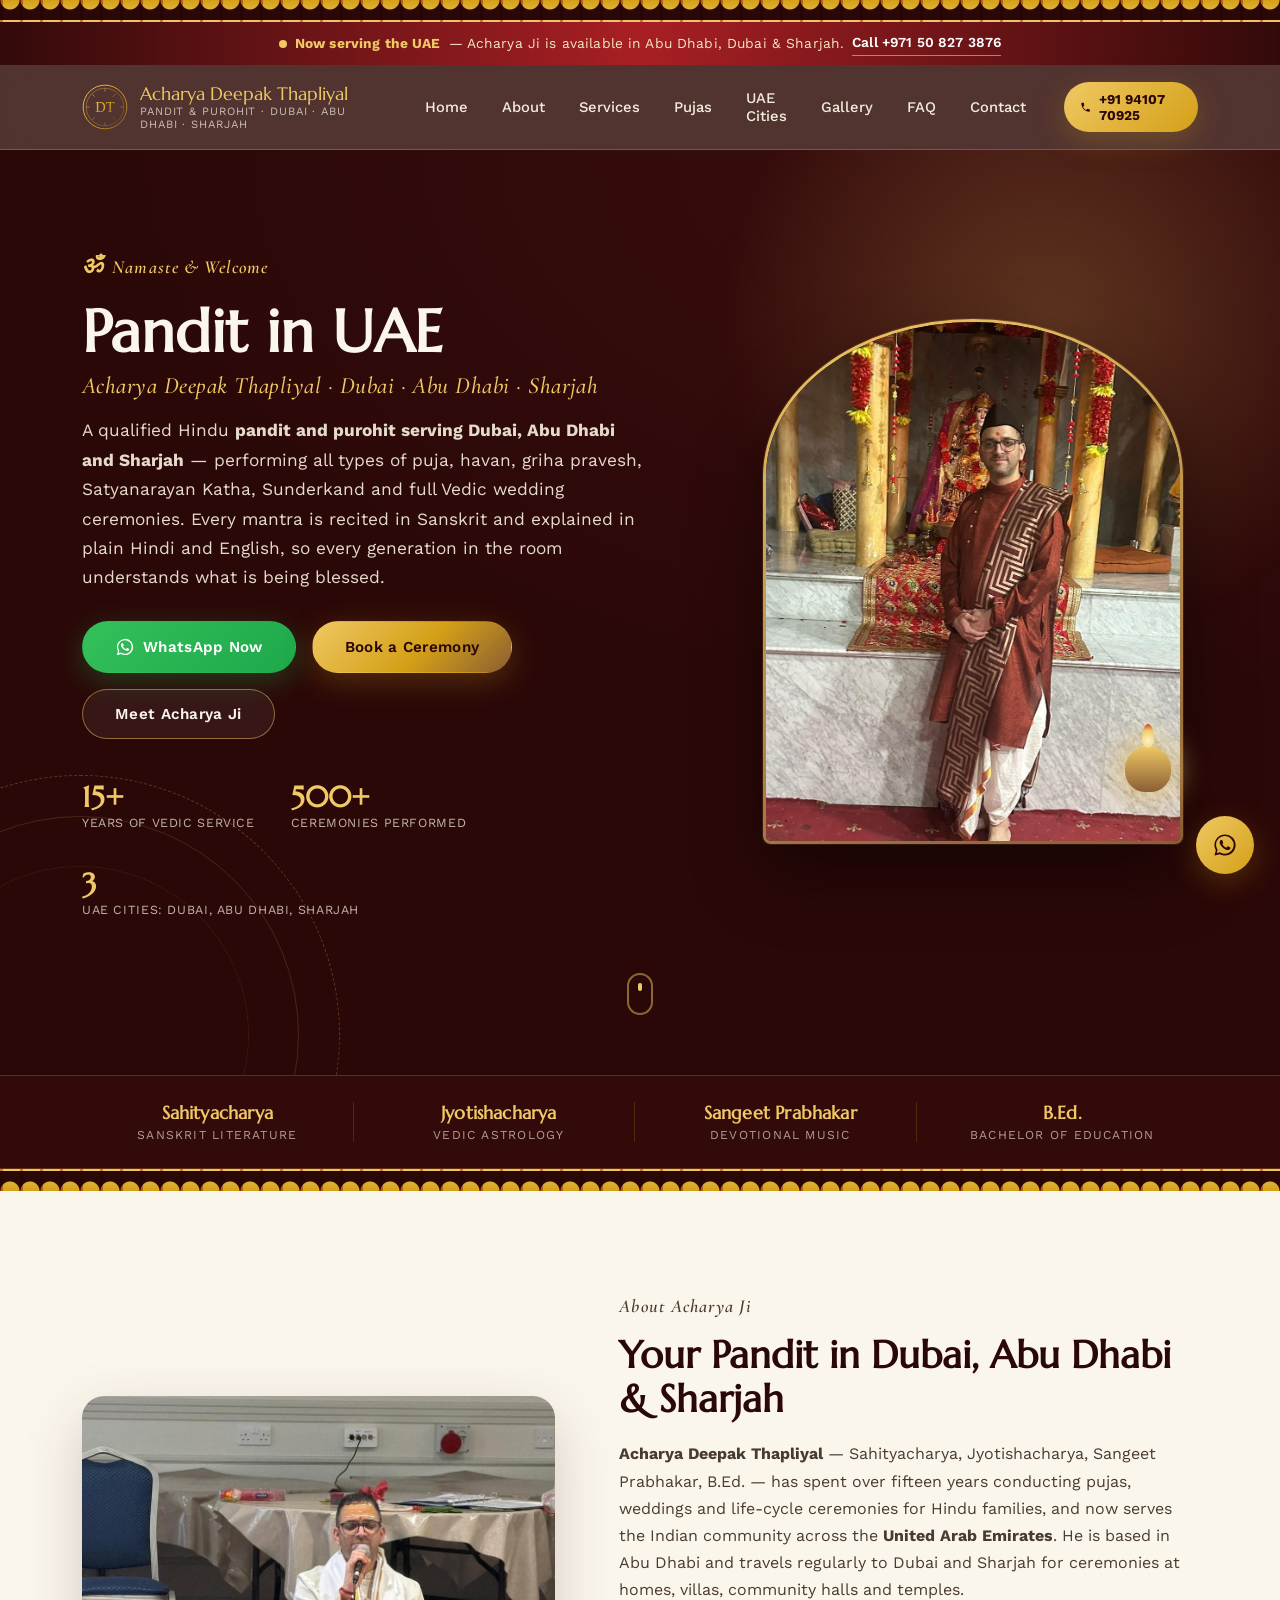
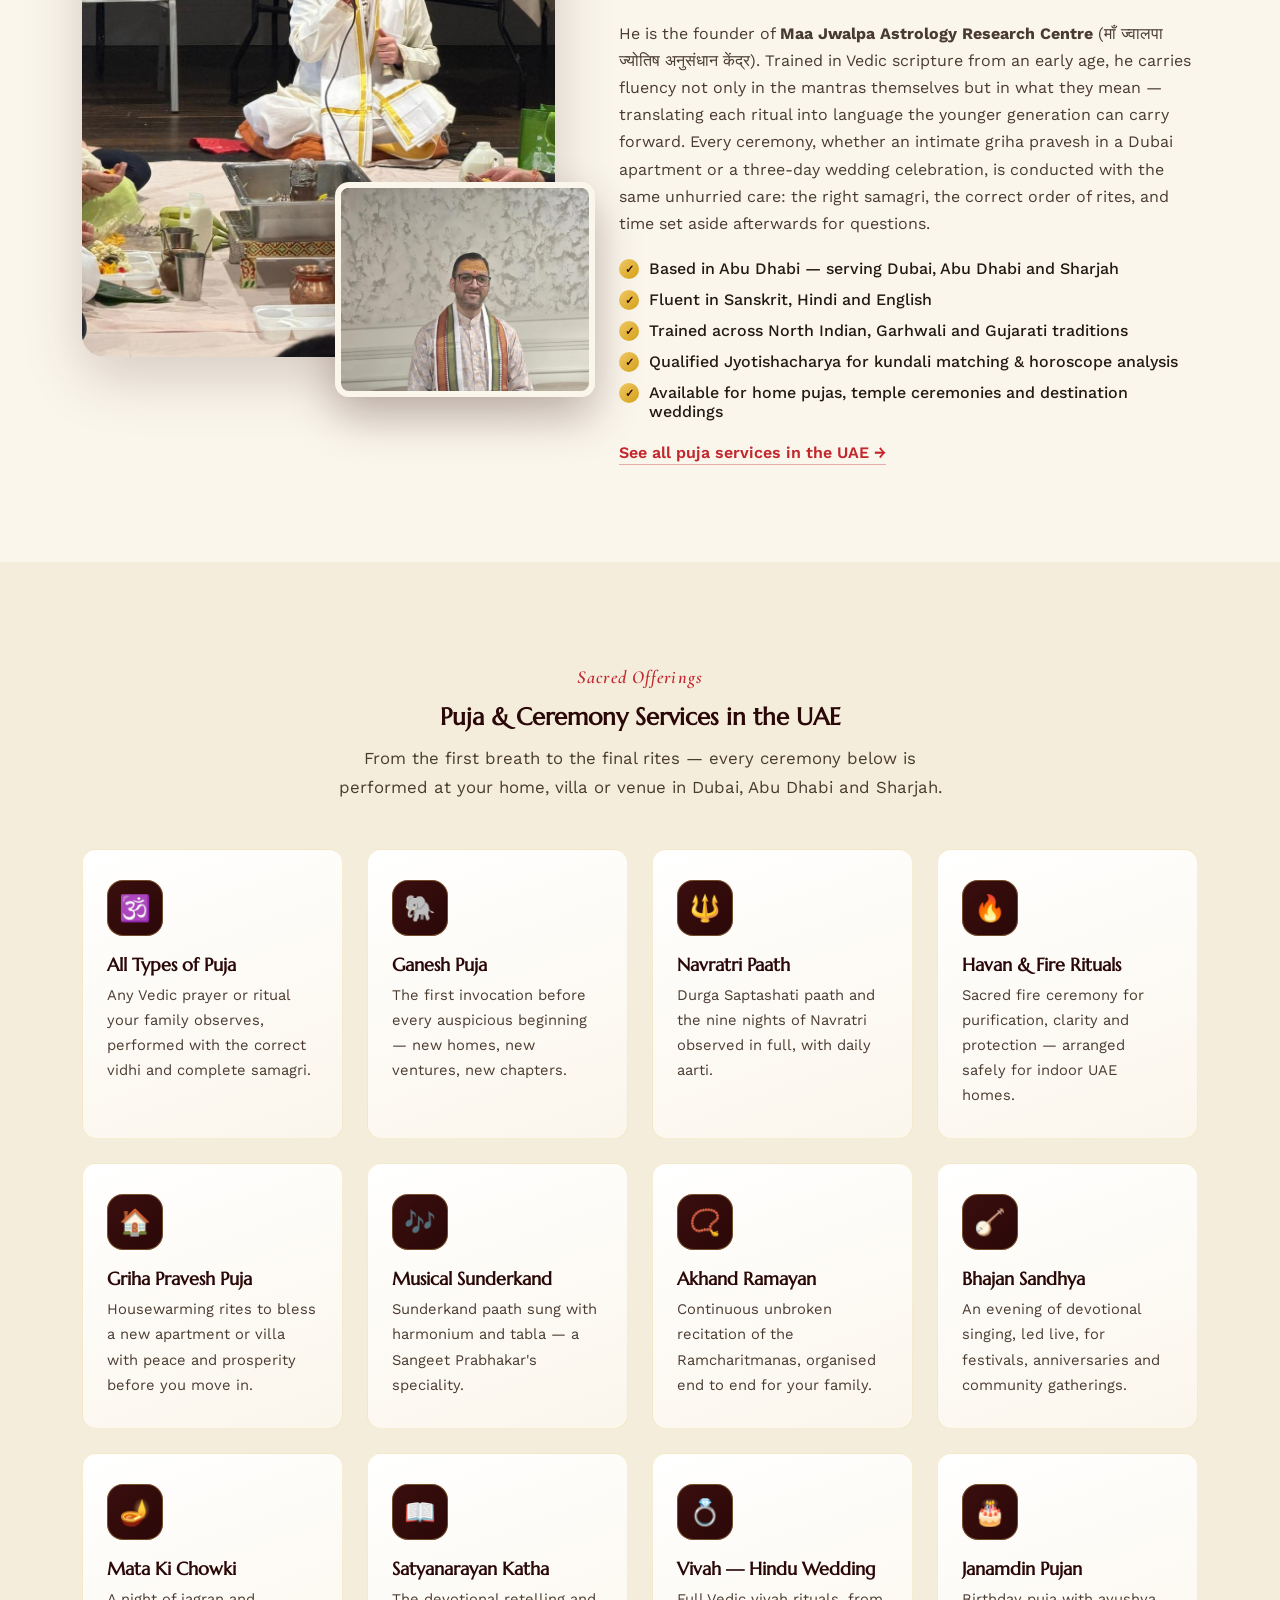
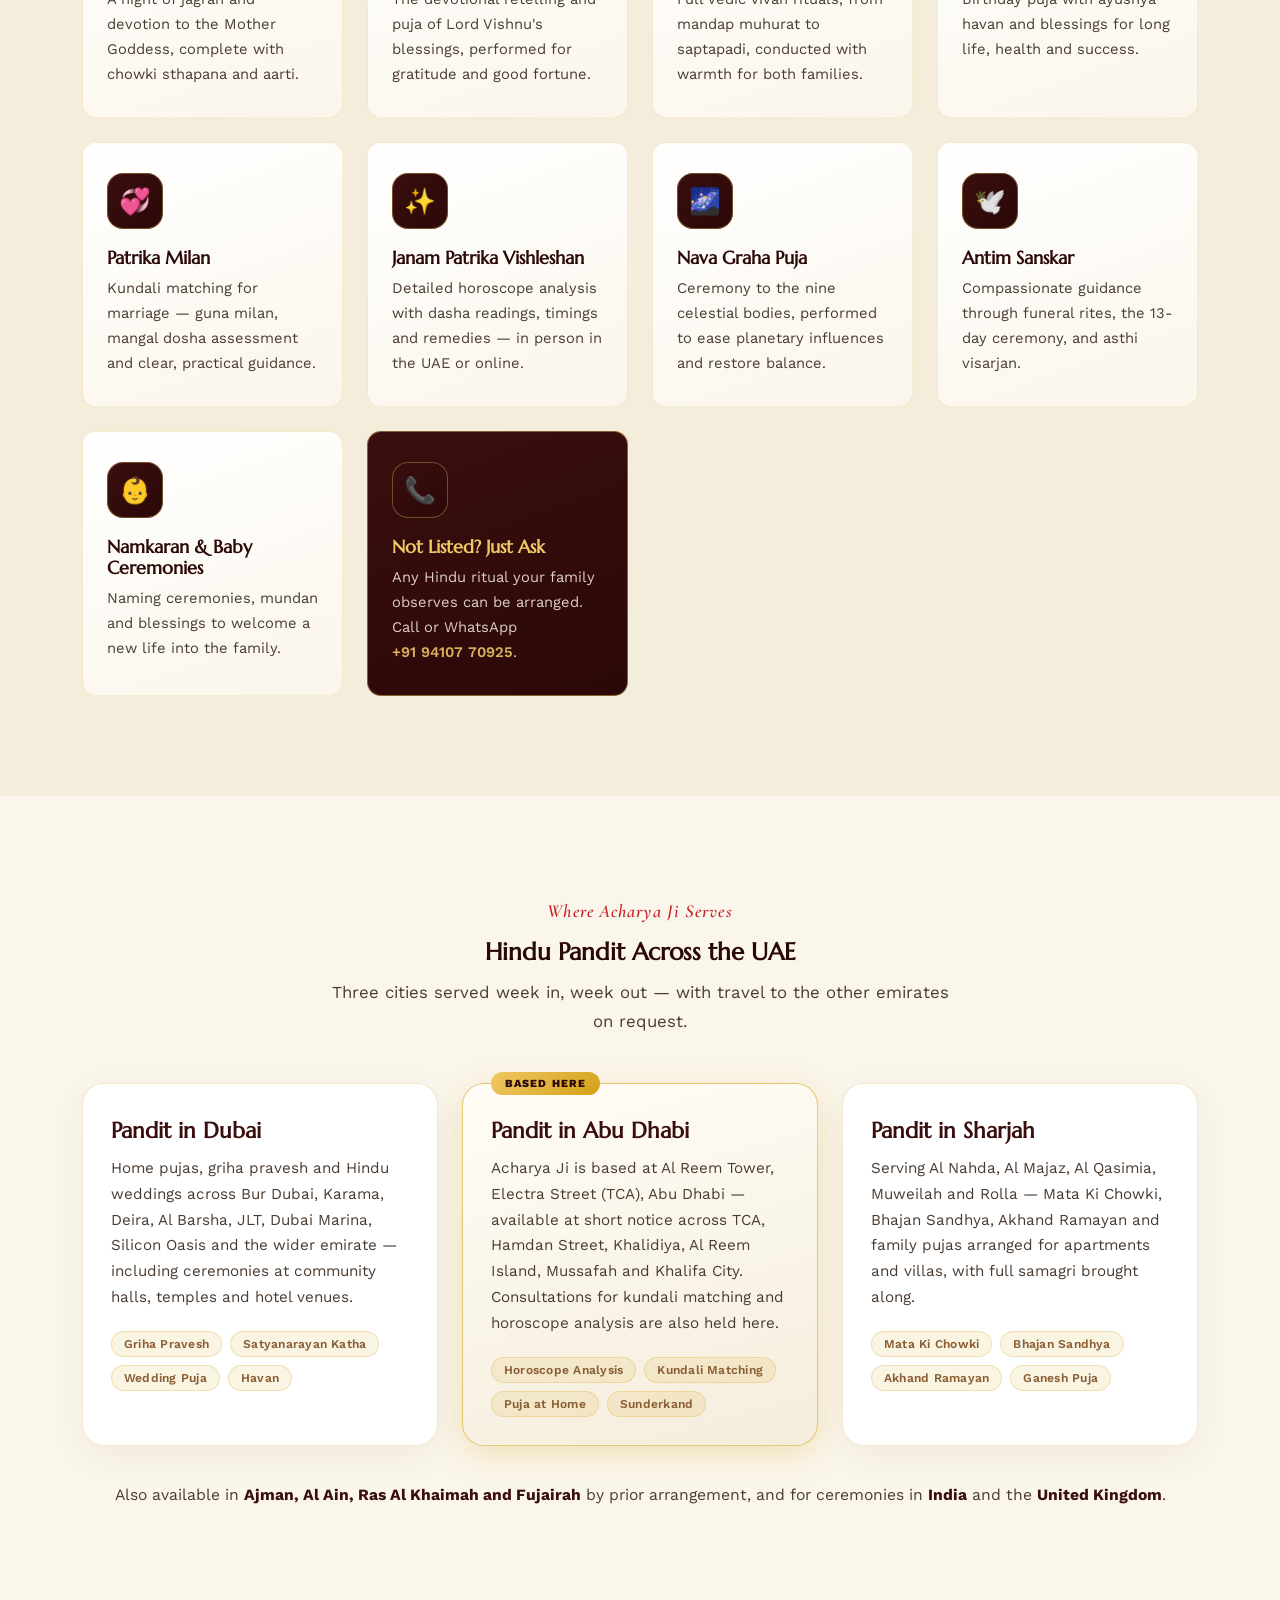
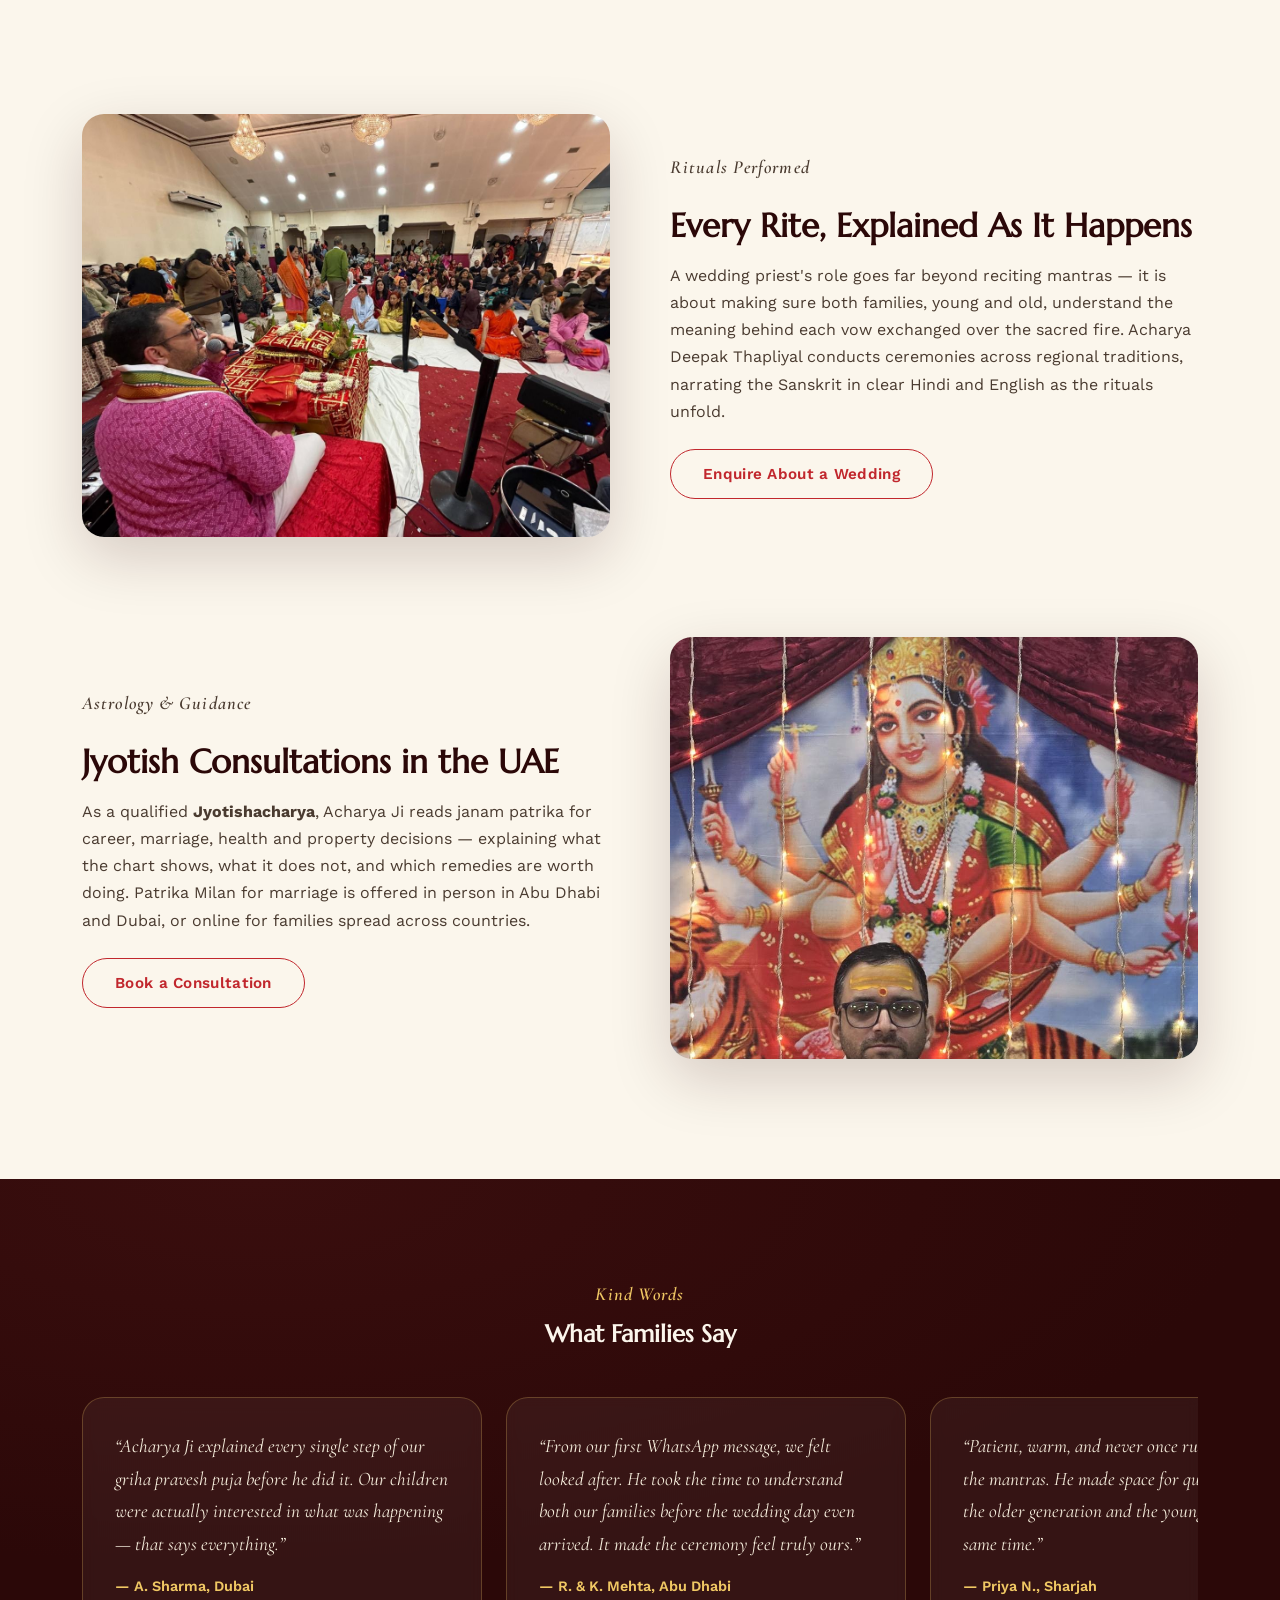
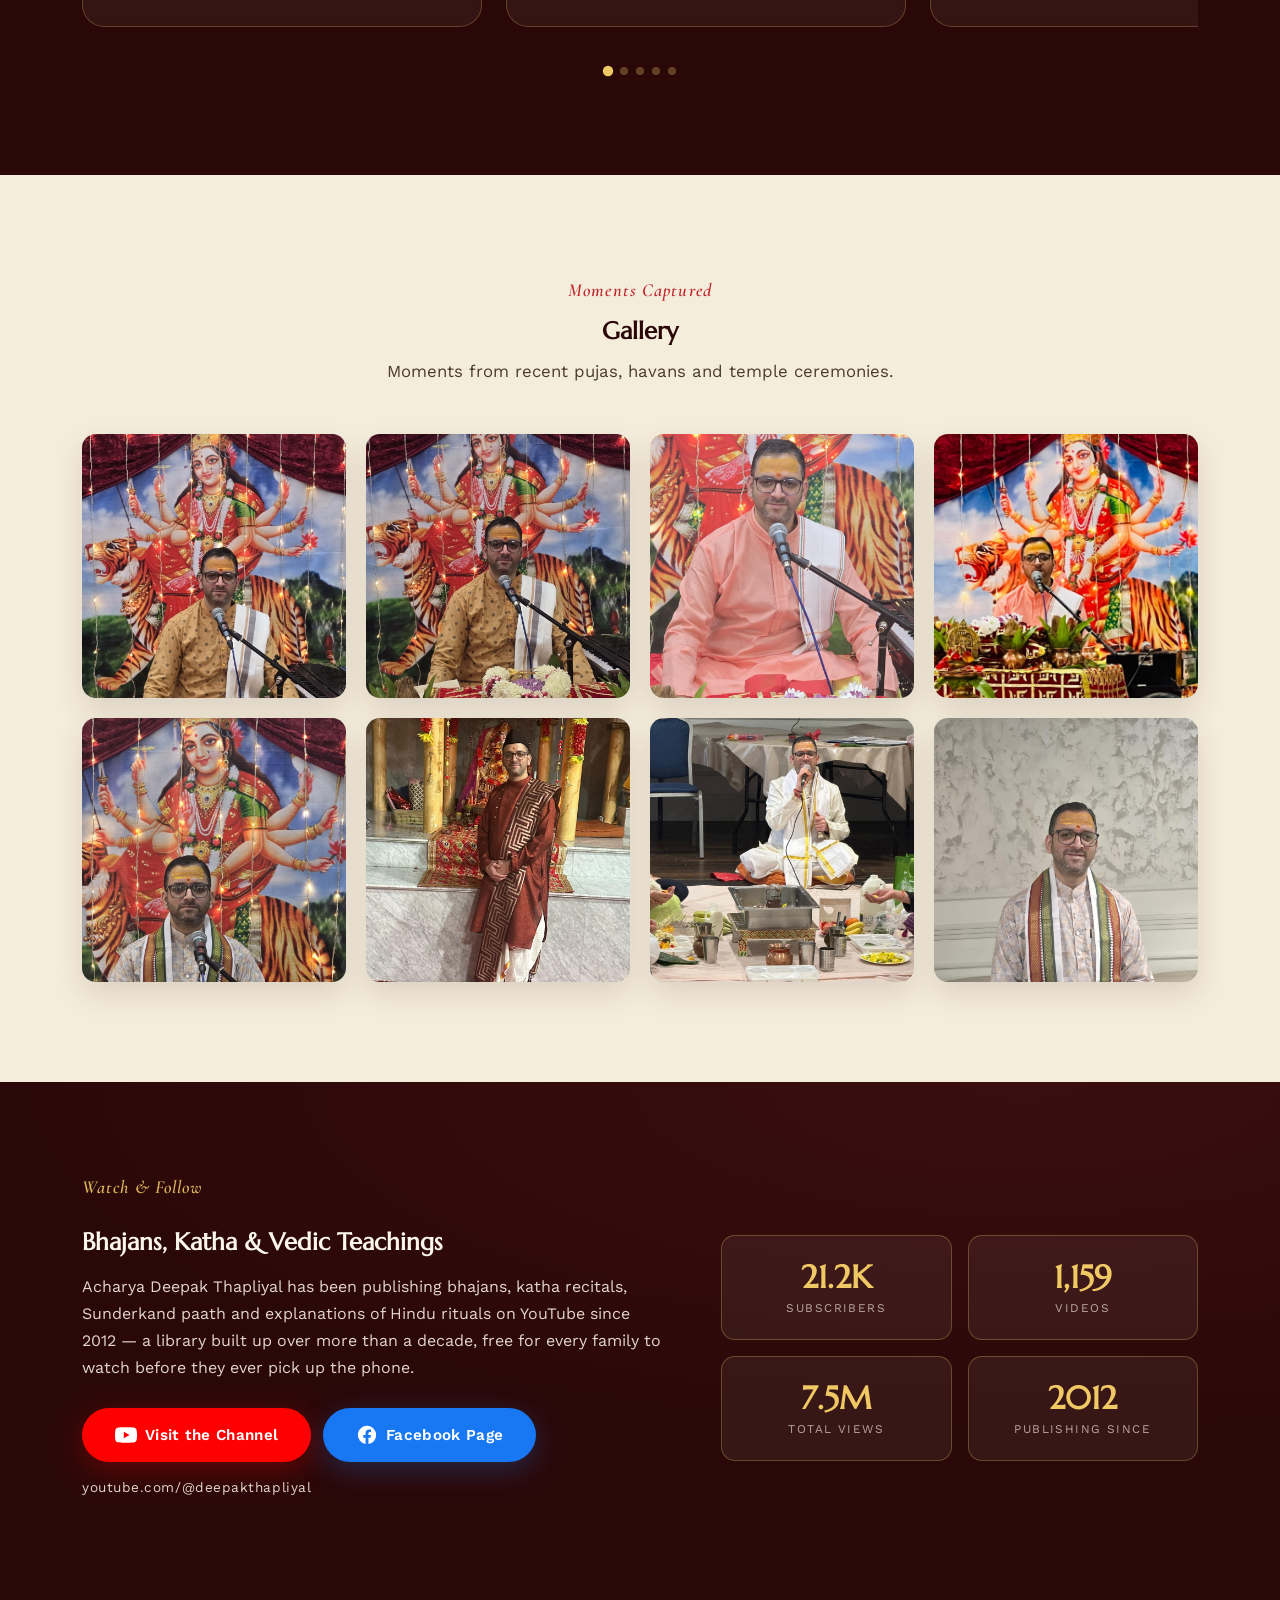
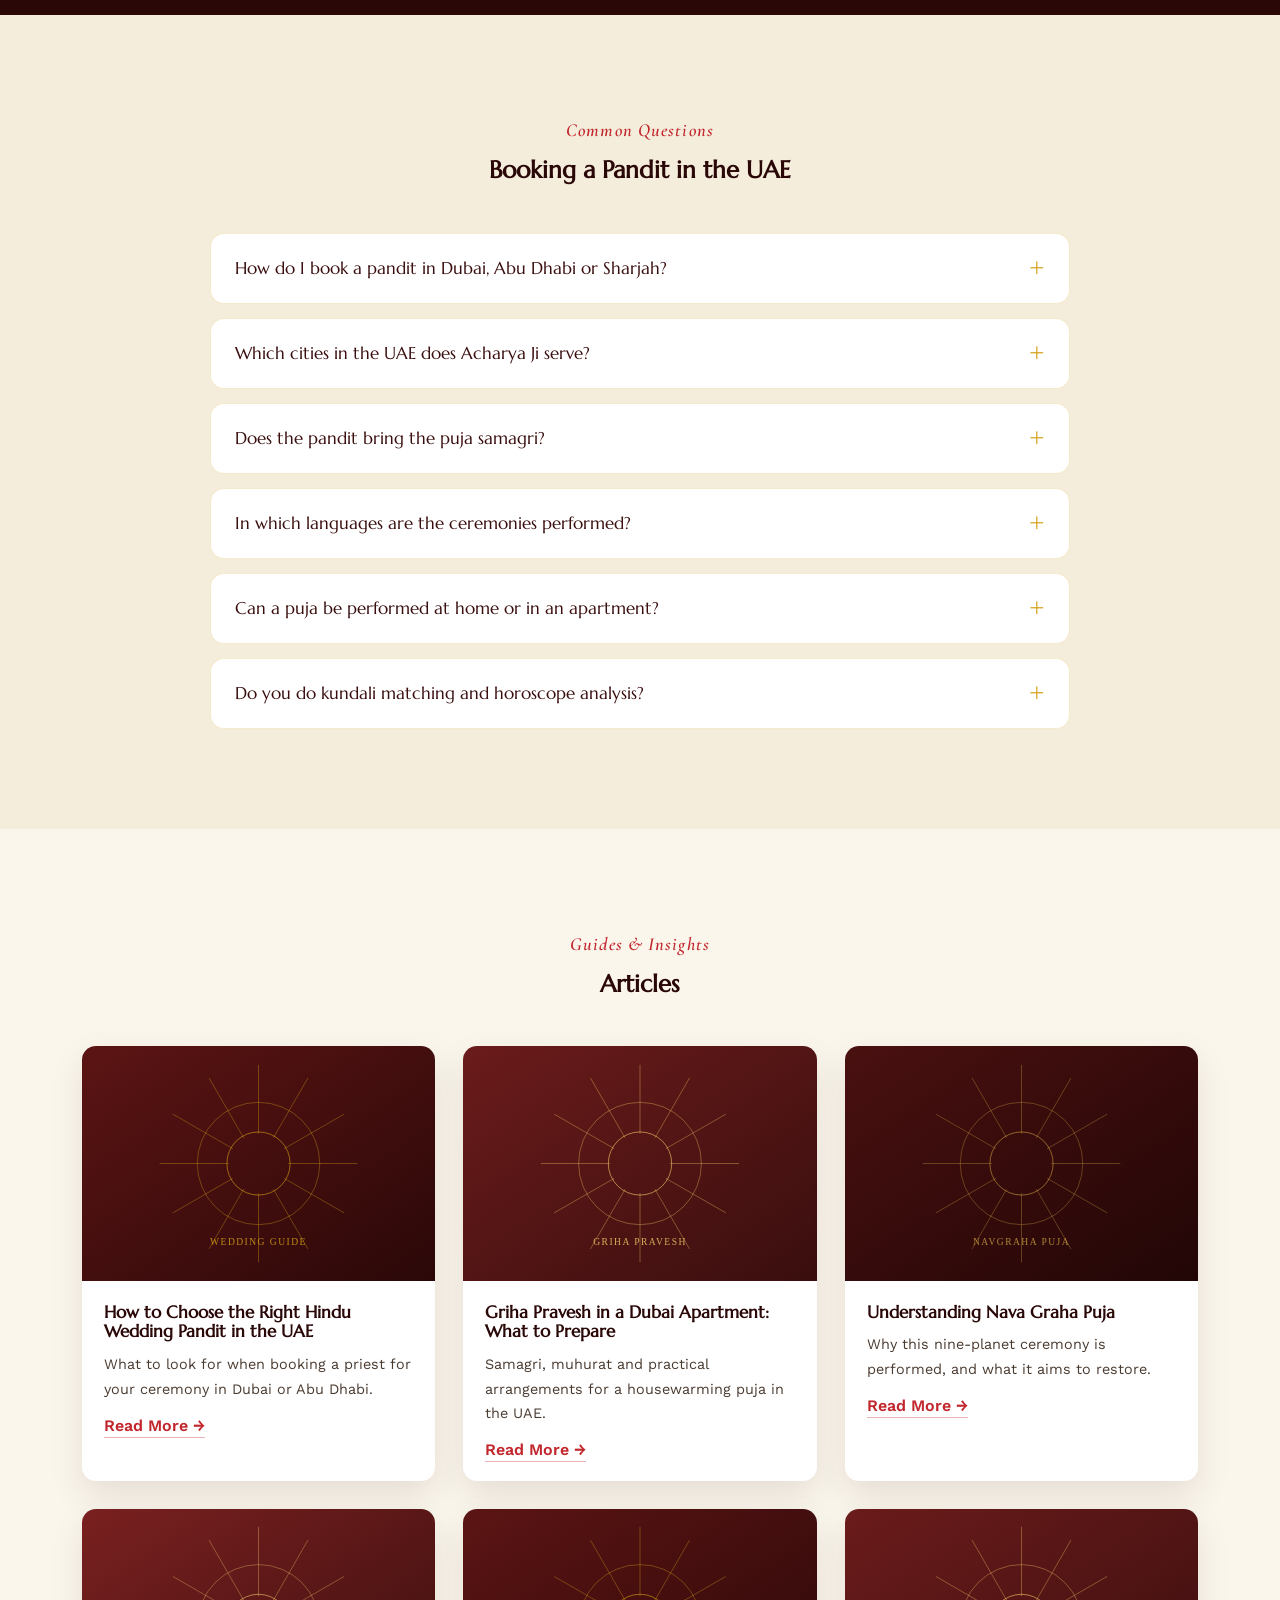
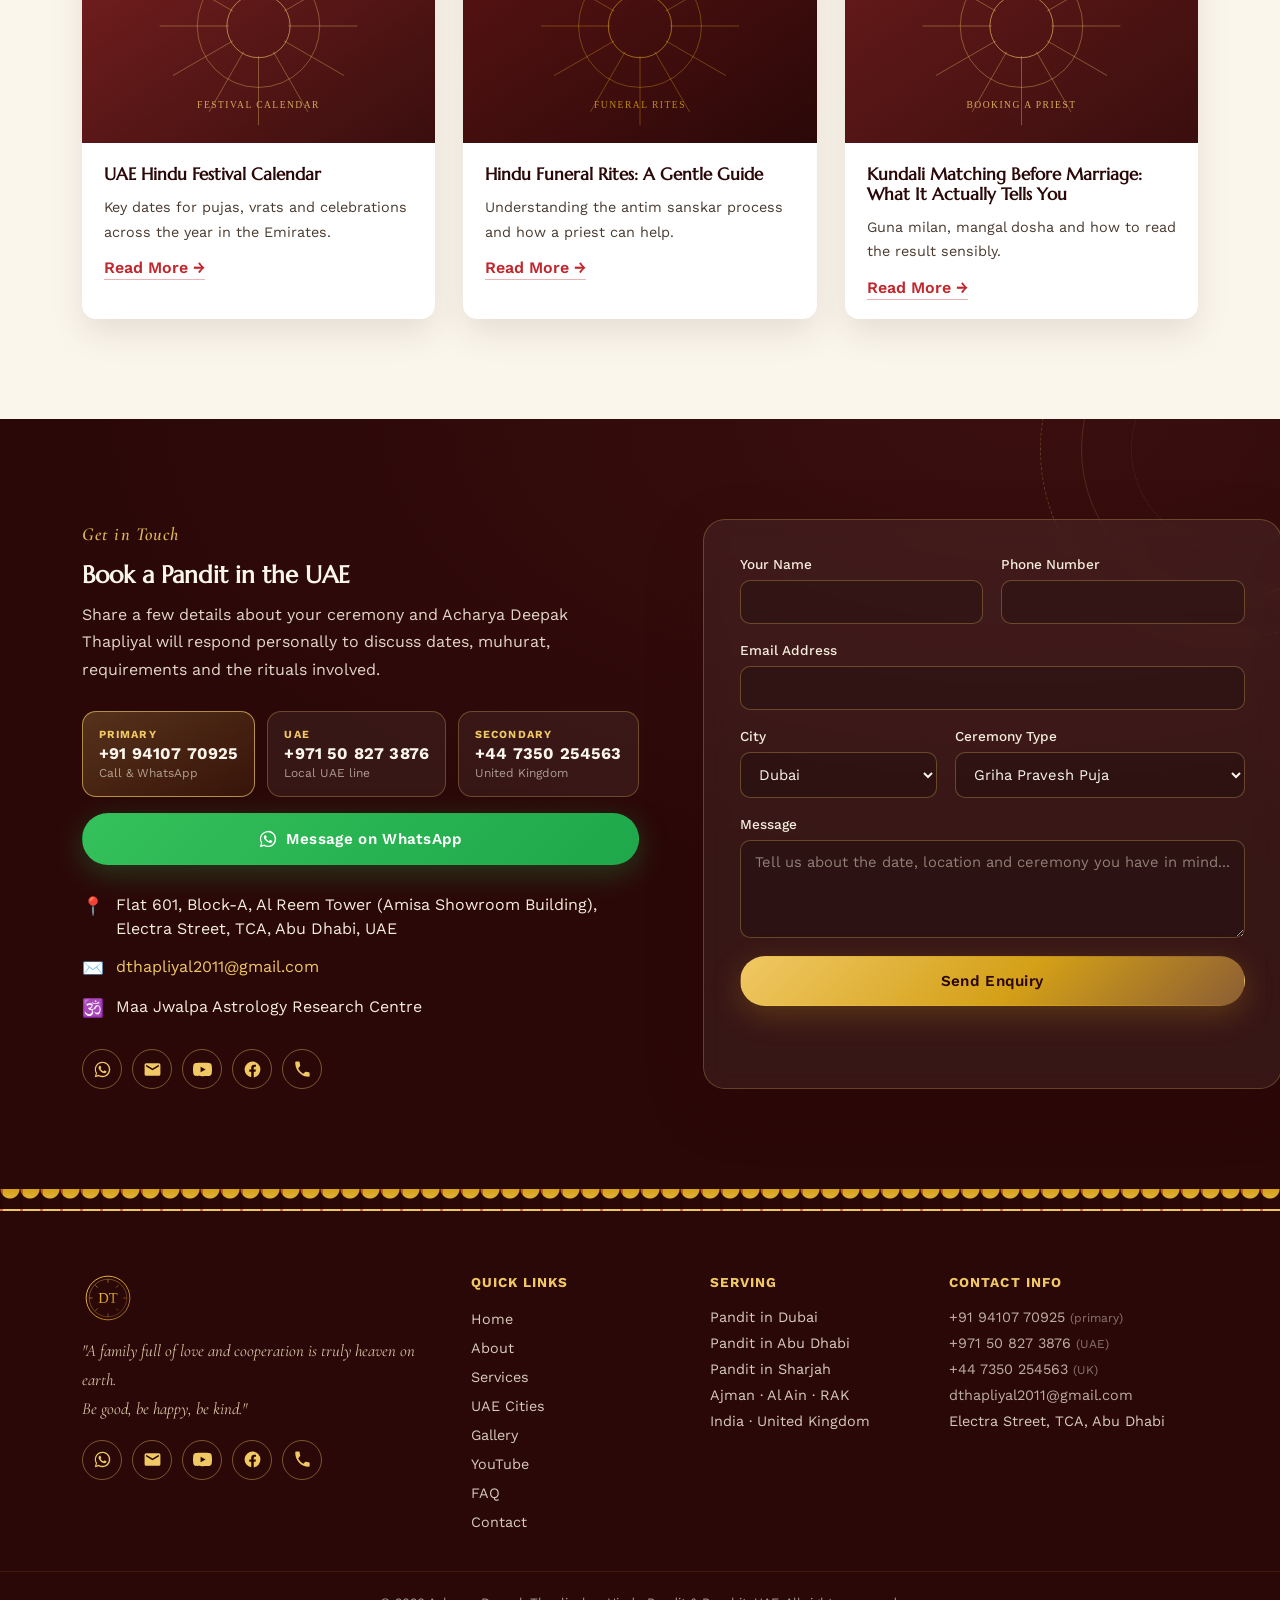
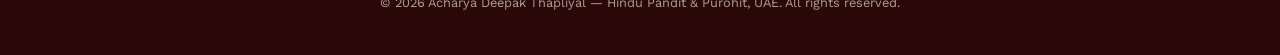
==== commit 70e3727f: "Add YouTube channel section and Facebook page links Acharya Ji has published on YouTube since 2012, " ====
--- a/index.html
+++ b/index.html
@@ -56,6 +56,10 @@
       "url": "https://deepakthapliyal.com/",
       "image": "https://deepakthapliyal.com/images/photo-hero-portrait.jpg",
       "logo": "https://deepakthapliyal.com/images/logo-mark.svg",
+      "sameAs": [
+        "https://www.youtube.com/@deepakthapliyal",
+        "https://www.facebook.com/Acharya-Deepak-Thapliyal-102544104784897"
+      ],
       "telephone": "+919410770925",
       "email": "dthapliyal2011@gmail.com",
       "priceRange": "$$",
@@ -147,6 +151,10 @@
       "url": "https://deepakthapliyal.com/",
       "email": "dthapliyal2011@gmail.com",
       "telephone": "+919410770925",
+      "sameAs": [
+        "https://www.youtube.com/@deepakthapliyal",
+        "https://www.facebook.com/Acharya-Deepak-Thapliyal-102544104784897"
+      ],
       "hasCredential": [
         { "@type": "EducationalOccupationalCredential", "name": "Sahityacharya" },
         { "@type": "EducationalOccupationalCredential", "name": "Jyotishacharya" },
@@ -629,6 +637,38 @@
   </div>
 </section>
 
+<!-- ============ YOUTUBE ============ -->
+<section class="youtube" id="youtube">
+  <div class="section-inner youtube-grid">
+    <div class="youtube-copy">
+      <p class="eyebrow">Watch &amp; Follow</p>
+      <h2>Bhajans, Katha &amp; Vedic Teachings</h2>
+      <p>
+        Acharya Deepak Thapliyal has been publishing bhajans, katha recitals, Sunderkand paath and
+        explanations of Hindu rituals on YouTube since 2012 — a library built up over more than a
+        decade, free for every family to watch before they ever pick up the phone.
+      </p>
+      <div class="youtube-ctas">
+        <a href="https://www.youtube.com/@deepakthapliyal" class="btn btn-yt" target="_blank" rel="noopener">
+          <svg viewBox="0 0 24 24" class="icon-sm" aria-hidden="true"><path d="M23.5 6.2a3 3 0 0 0-2.1-2.1C19.5 3.6 12 3.6 12 3.6s-7.5 0-9.4.5A3 3 0 0 0 .5 6.2 31.3 31.3 0 0 0 0 12a31.3 31.3 0 0 0 .5 5.8 3 3 0 0 0 2.1 2.1c1.9.5 9.4.5 9.4.5s7.5 0 9.4-.5a3 3 0 0 0 2.1-2.1A31.3 31.3 0 0 0 24 12a31.3 31.3 0 0 0-.5-5.8zM9.6 15.6V8.4l6.3 3.6-6.3 3.6z"/></svg>
+          Visit the Channel
+        </a>
+        <a href="https://www.facebook.com/Acharya-Deepak-Thapliyal-102544104784897" class="btn btn-fb" target="_blank" rel="noopener">
+          <svg viewBox="0 0 24 24" class="icon-sm" aria-hidden="true"><path d="M22 12a10 10 0 1 0-11.6 9.9v-7H7.9V12h2.5V9.8c0-2.5 1.5-3.9 3.8-3.9 1.1 0 2.2.2 2.2.2v2.5h-1.3c-1.2 0-1.6.8-1.6 1.6V12h2.8l-.4 2.9h-2.3v7A10 10 0 0 0 22 12z"/></svg>
+          Facebook Page
+        </a>
+      </div>
+      <p class="youtube-handle">youtube.com/@deepakthapliyal</p>
+    </div>
+    <ul class="youtube-stats">
+      <li><strong>21.2K</strong><span>Subscribers</span></li>
+      <li><strong>1,159</strong><span>Videos</span></li>
+      <li><strong>7.5M</strong><span>Total Views</span></li>
+      <li><strong>2012</strong><span>Publishing Since</span></li>
+    </ul>
+  </div>
+</section>
+
 <!-- ============ FAQ ============ -->
 <section class="faq" id="faq">
   <div class="section-inner">
@@ -780,6 +820,12 @@
         </a>
         <a href="mailto:dthapliyal2011@gmail.com" aria-label="Email">
           <svg viewBox="0 0 24 24" aria-hidden="true"><path d="M20 4H4a2 2 0 0 0-2 2v12a2 2 0 0 0 2 2h16a2 2 0 0 0 2-2V6a2 2 0 0 0-2-2zm0 4.24-8 4.76-8-4.76V6l8 4.76L20 6v2.24z"/></svg>
+        </a>
+        <a href="https://www.youtube.com/@deepakthapliyal" target="_blank" rel="noopener" aria-label="YouTube channel">
+          <svg viewBox="0 0 24 24" aria-hidden="true"><path d="M23.5 6.2a3 3 0 0 0-2.1-2.1C19.5 3.6 12 3.6 12 3.6s-7.5 0-9.4.5A3 3 0 0 0 .5 6.2 31.3 31.3 0 0 0 0 12a31.3 31.3 0 0 0 .5 5.8 3 3 0 0 0 2.1 2.1c1.9.5 9.4.5 9.4.5s7.5 0 9.4-.5a3 3 0 0 0 2.1-2.1A31.3 31.3 0 0 0 24 12a31.3 31.3 0 0 0-.5-5.8zM9.6 15.6V8.4l6.3 3.6-6.3 3.6z"/></svg>
+        </a>
+        <a href="https://www.facebook.com/Acharya-Deepak-Thapliyal-102544104784897" target="_blank" rel="noopener" aria-label="Facebook page">
+          <svg viewBox="0 0 24 24" aria-hidden="true"><path d="M22 12a10 10 0 1 0-11.6 9.9v-7H7.9V12h2.5V9.8c0-2.5 1.5-3.9 3.8-3.9 1.1 0 2.2.2 2.2.2v2.5h-1.3c-1.2 0-1.6.8-1.6 1.6V12h2.8l-.4 2.9h-2.3v7A10 10 0 0 0 22 12z"/></svg>
         </a>
         <a href="tel:+971508273876" aria-label="Call the UAE number">
           <svg viewBox="0 0 24 24" aria-hidden="true"><path d="M6.6 10.8c1.4 2.8 3.7 5.1 6.5 6.5l2.2-2.2c.3-.3.7-.4 1-.2 1.1.4 2.3.6 3.6.6.6 0 1.1.5 1.1 1.1v3.5c0 .6-.5 1.1-1.1 1.1C10.6 21.2 2.8 13.4 2.8 3.1 2.8 2.5 3.3 2 3.9 2h3.5c.6 0 1.1.5 1.1 1.1 0 1.3.2 2.5.6 3.6.1.4 0 .8-.2 1L6.6 10.8z"/></svg>
@@ -854,6 +900,12 @@
         <a href="mailto:dthapliyal2011@gmail.com" aria-label="Email">
           <svg viewBox="0 0 24 24" aria-hidden="true"><path d="M20 4H4a2 2 0 0 0-2 2v12a2 2 0 0 0 2 2h16a2 2 0 0 0 2-2V6a2 2 0 0 0-2-2zm0 4.24-8 4.76-8-4.76V6l8 4.76L20 6v2.24z"/></svg>
         </a>
+        <a href="https://www.youtube.com/@deepakthapliyal" target="_blank" rel="noopener" aria-label="YouTube channel">
+          <svg viewBox="0 0 24 24" aria-hidden="true"><path d="M23.5 6.2a3 3 0 0 0-2.1-2.1C19.5 3.6 12 3.6 12 3.6s-7.5 0-9.4.5A3 3 0 0 0 .5 6.2 31.3 31.3 0 0 0 0 12a31.3 31.3 0 0 0 .5 5.8 3 3 0 0 0 2.1 2.1c1.9.5 9.4.5 9.4.5s7.5 0 9.4-.5a3 3 0 0 0 2.1-2.1A31.3 31.3 0 0 0 24 12a31.3 31.3 0 0 0-.5-5.8zM9.6 15.6V8.4l6.3 3.6-6.3 3.6z"/></svg>
+        </a>
+        <a href="https://www.facebook.com/Acharya-Deepak-Thapliyal-102544104784897" target="_blank" rel="noopener" aria-label="Facebook page">
+          <svg viewBox="0 0 24 24" aria-hidden="true"><path d="M22 12a10 10 0 1 0-11.6 9.9v-7H7.9V12h2.5V9.8c0-2.5 1.5-3.9 3.8-3.9 1.1 0 2.2.2 2.2.2v2.5h-1.3c-1.2 0-1.6.8-1.6 1.6V12h2.8l-.4 2.9h-2.3v7A10 10 0 0 0 22 12z"/></svg>
+        </a>
         <a href="tel:+919410770925" aria-label="Call the primary number">
           <svg viewBox="0 0 24 24" aria-hidden="true"><path d="M6.6 10.8c1.4 2.8 3.7 5.1 6.5 6.5l2.2-2.2c.3-.3.7-.4 1-.2 1.1.4 2.3.6 3.6.6.6 0 1.1.5 1.1 1.1v3.5c0 .6-.5 1.1-1.1 1.1C10.6 21.2 2.8 13.4 2.8 3.1 2.8 2.5 3.3 2 3.9 2h3.5c.6 0 1.1.5 1.1 1.1 0 1.3.2 2.5.6 3.6.1.4 0 .8-.2 1L6.6 10.8z"/></svg>
         </a>
@@ -867,6 +919,7 @@
         <li><a href="#services">Services</a></li>
         <li><a href="#cities">UAE Cities</a></li>
         <li><a href="#gallery">Gallery</a></li>
+        <li><a href="#youtube">YouTube</a></li>
         <li><a href="#faq">FAQ</a></li>
         <li><a href="#contact">Contact</a></li>
       </ul>
--- a/styles.css
+++ b/styles.css
@@ -1034,3 +1034,110 @@
   .faq-item summary { font-size: 0.98rem; }
   .hero-ctas .btn { width: 100%; }
 }
+
+/* ---------- YouTube channel band ---------- */
+.youtube {
+  background: radial-gradient(120% 100% at 80% 0%, var(--maroon-800), var(--maroon-950) 65%);
+  padding: 90px 0;
+  color: var(--ivory-50);
+}
+.youtube-grid {
+  display: grid;
+  grid-template-columns: 1.1fr 0.9fr;
+  gap: 56px;
+  align-items: center;
+}
+.youtube .eyebrow { color: var(--gold-300); }
+.youtube h2 { color: var(--ivory-50); margin-bottom: 16px; }
+.youtube-copy > p {
+  color: var(--ivory-100);
+  opacity: 0.9;
+  margin-bottom: 26px;
+}
+.btn-yt {
+  background: #FF0000;
+  color: #fff;
+  box-shadow: 0 8px 30px rgba(255, 0, 0, 0.28);
+}
+.btn-yt:hover {
+  background: #E60000;
+  color: #fff;
+  transform: translateY(-2px);
+  box-shadow: 0 14px 40px rgba(255, 0, 0, 0.42);
+}
+.btn-yt svg { width: 22px; height: 22px; fill: currentColor; }
+.youtube-handle {
+  margin-top: 14px;
+  font-size: 0.85rem;
+  letter-spacing: 0.04em;
+  color: var(--gold-300);
+  opacity: 0.8;
+}
+.youtube-stats {
+  display: grid;
+  grid-template-columns: repeat(2, 1fr);
+  gap: 16px;
+}
+.youtube-stats li {
+  background: rgba(255,255,255,0.06);
+  border: 1px solid rgba(240,200,100,0.28);
+  border-radius: var(--radius-md);
+  padding: 24px 20px;
+  text-align: center;
+  transition: background 0.25s ease, border-color 0.25s ease, transform 0.25s ease;
+}
+.youtube-stats li:hover {
+  background: rgba(240,200,100,0.1);
+  border-color: rgba(240,200,100,0.55);
+  transform: translateY(-3px);
+}
+.youtube-stats strong {
+  display: block;
+  font-family: var(--font-display);
+  font-size: 2rem;
+  line-height: 1.1;
+  color: var(--gold-300);
+}
+.youtube-stats span {
+  display: block;
+  margin-top: 6px;
+  font-size: 0.74rem;
+  text-transform: uppercase;
+  letter-spacing: 0.12em;
+  color: var(--ivory-100);
+  opacity: 0.68;
+}
+
+@media (max-width: 860px) {
+  .youtube-grid { grid-template-columns: 1fr; gap: 40px; }
+}
+
+@media (max-width: 640px) {
+  .youtube { padding: 70px 0; }
+  .youtube-stats { gap: 12px; }
+  .youtube-stats li { padding: 20px 14px; }
+  .youtube-stats strong { font-size: 1.7rem; }
+}
+
+/* ---------- Facebook button + social CTA row ---------- */
+.youtube-ctas {
+  display: flex;
+  flex-wrap: wrap;
+  gap: 12px;
+}
+.btn-fb {
+  background: #1877F2;
+  color: #fff;
+  box-shadow: 0 8px 30px rgba(24, 119, 242, 0.28);
+}
+.btn-fb:hover {
+  background: #0F63D6;
+  color: #fff;
+  transform: translateY(-2px);
+  box-shadow: 0 14px 40px rgba(24, 119, 242, 0.42);
+}
+.btn-fb svg { width: 22px; height: 22px; fill: currentColor; }
+
+@media (max-width: 640px) {
+  .youtube-ctas .btn { width: 100%; }
+}
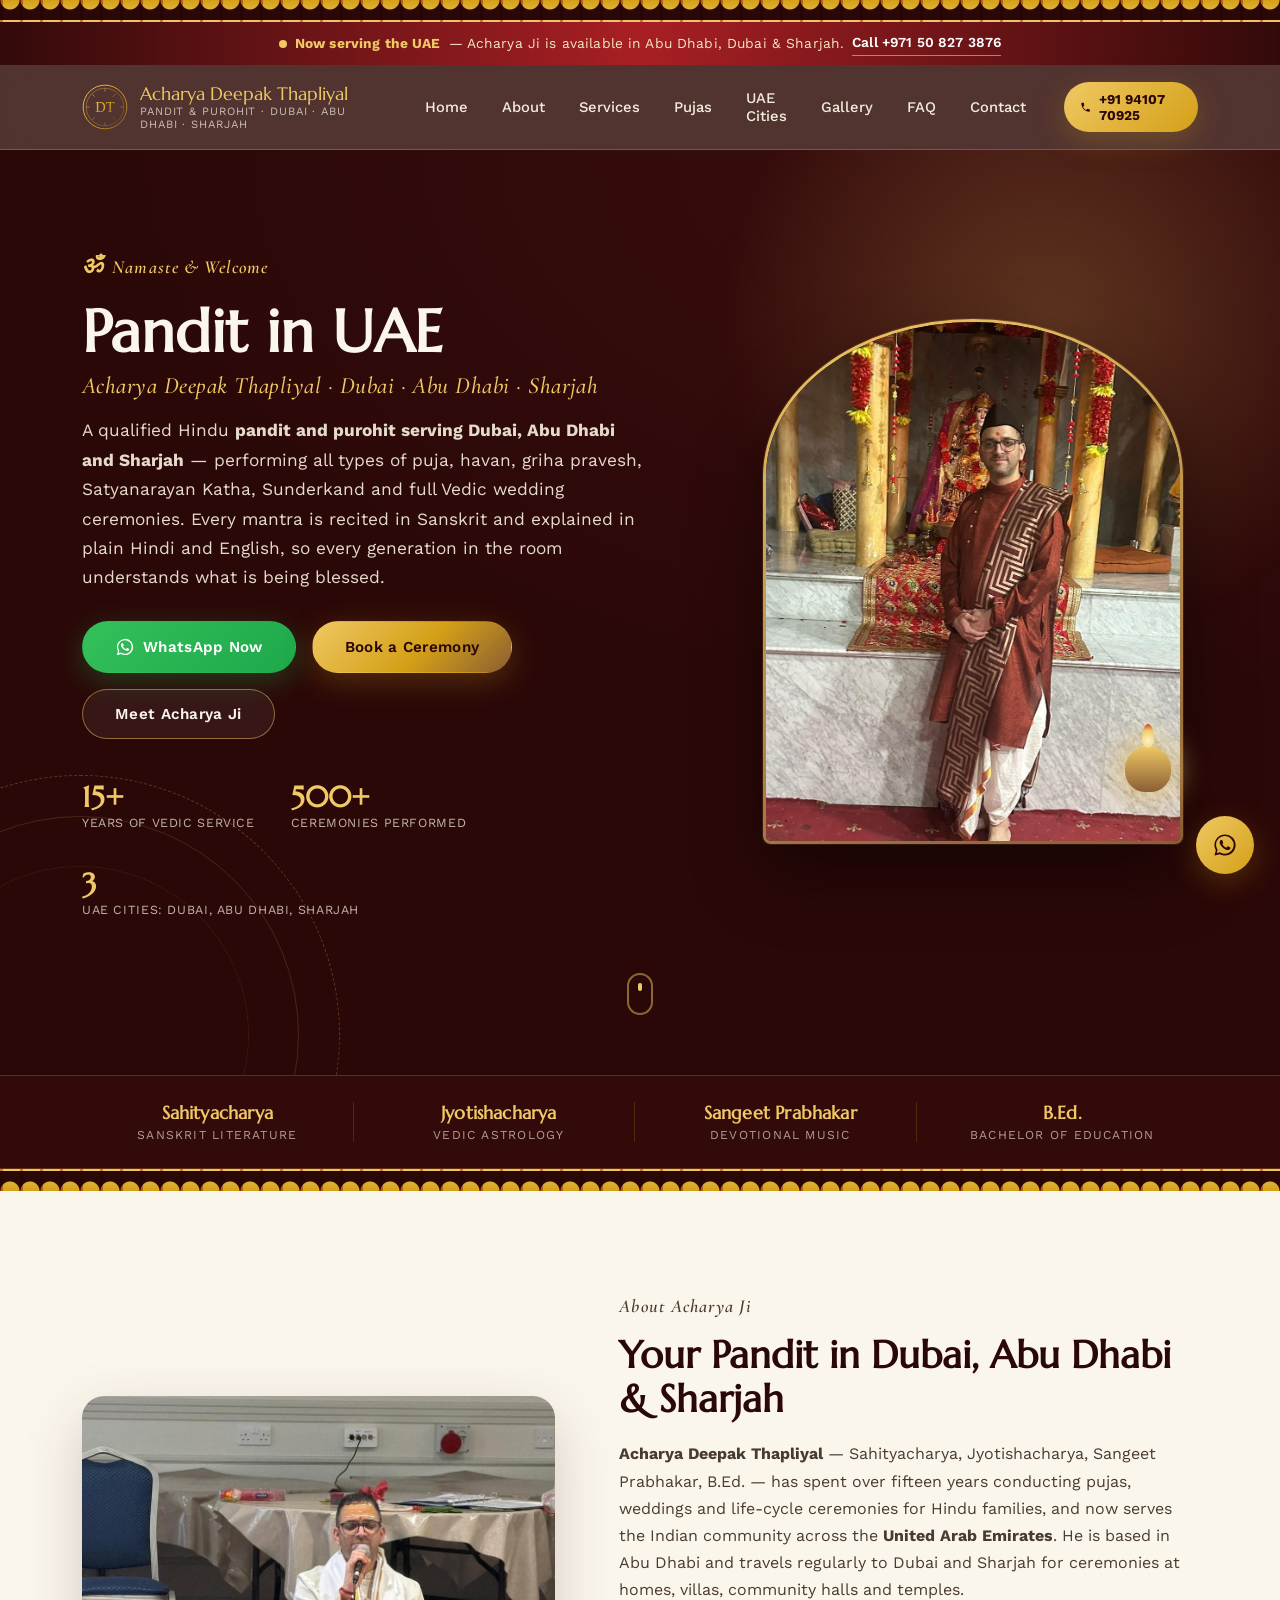
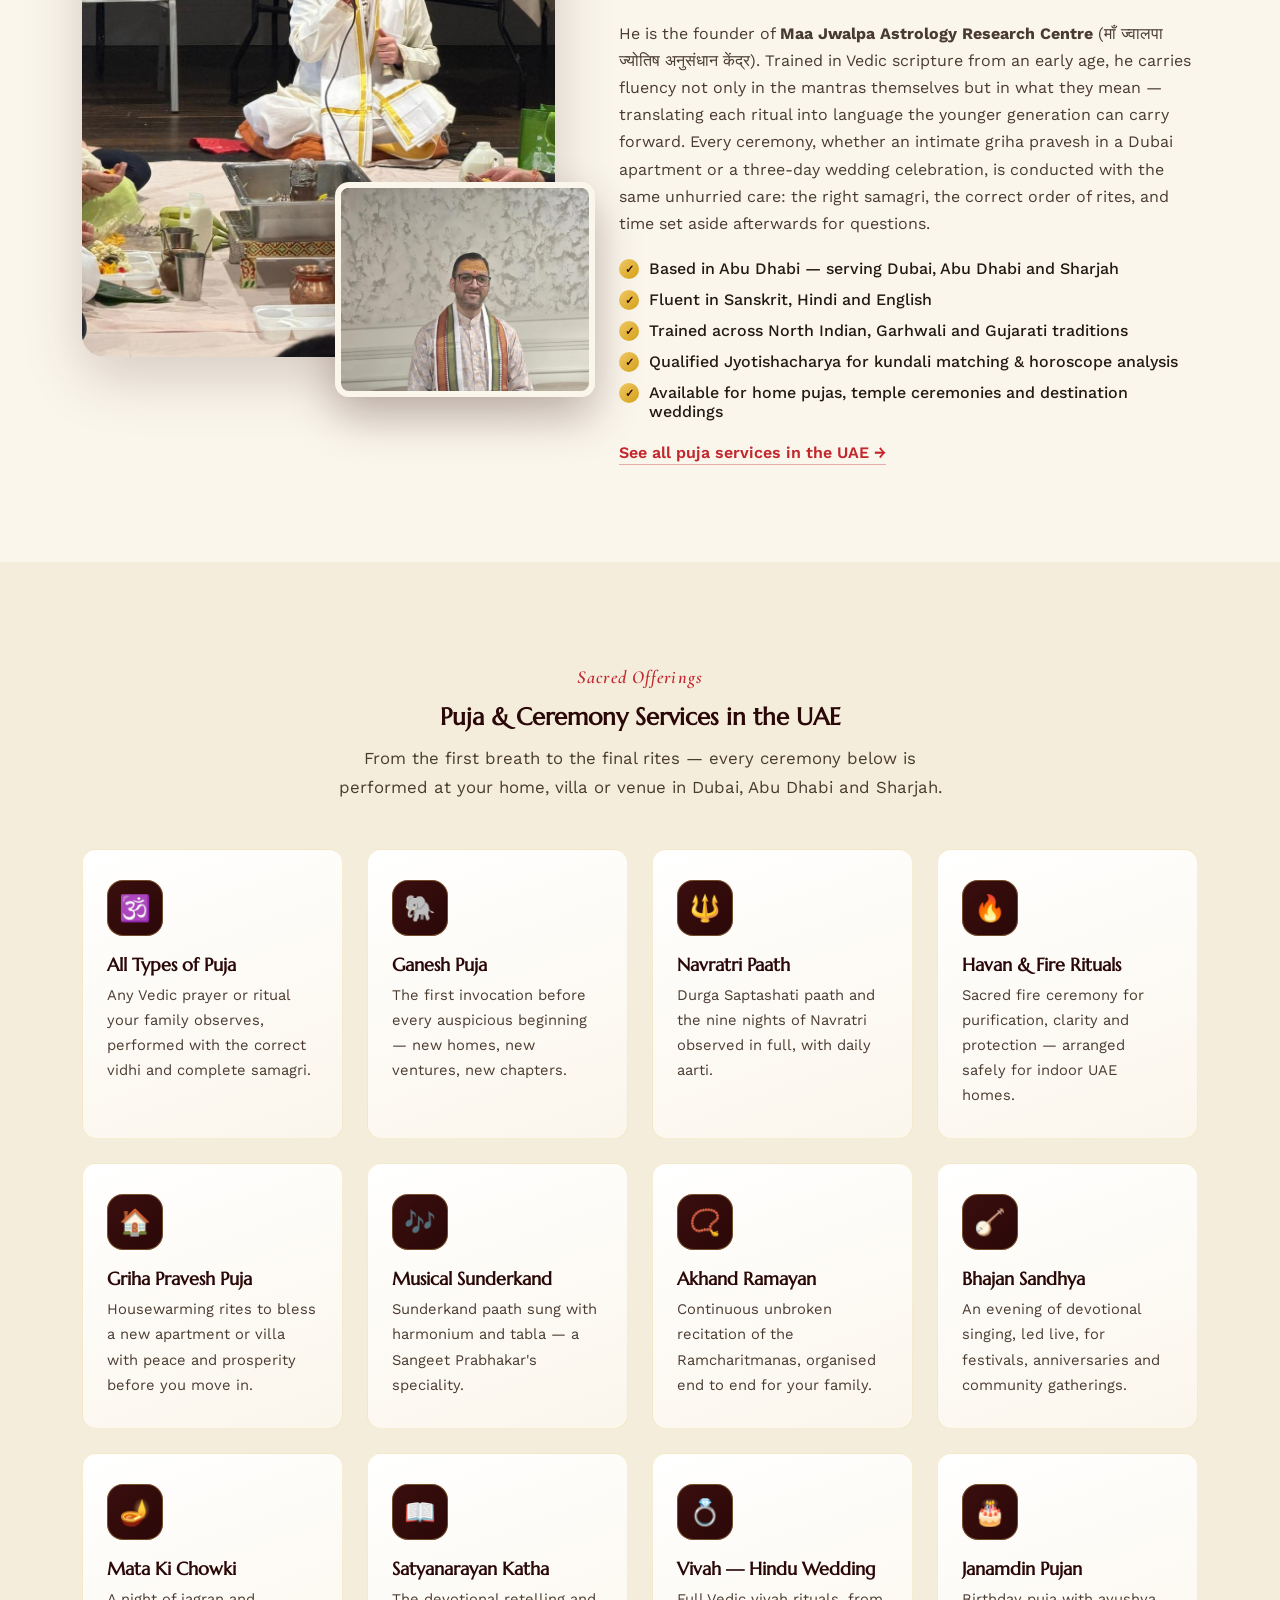
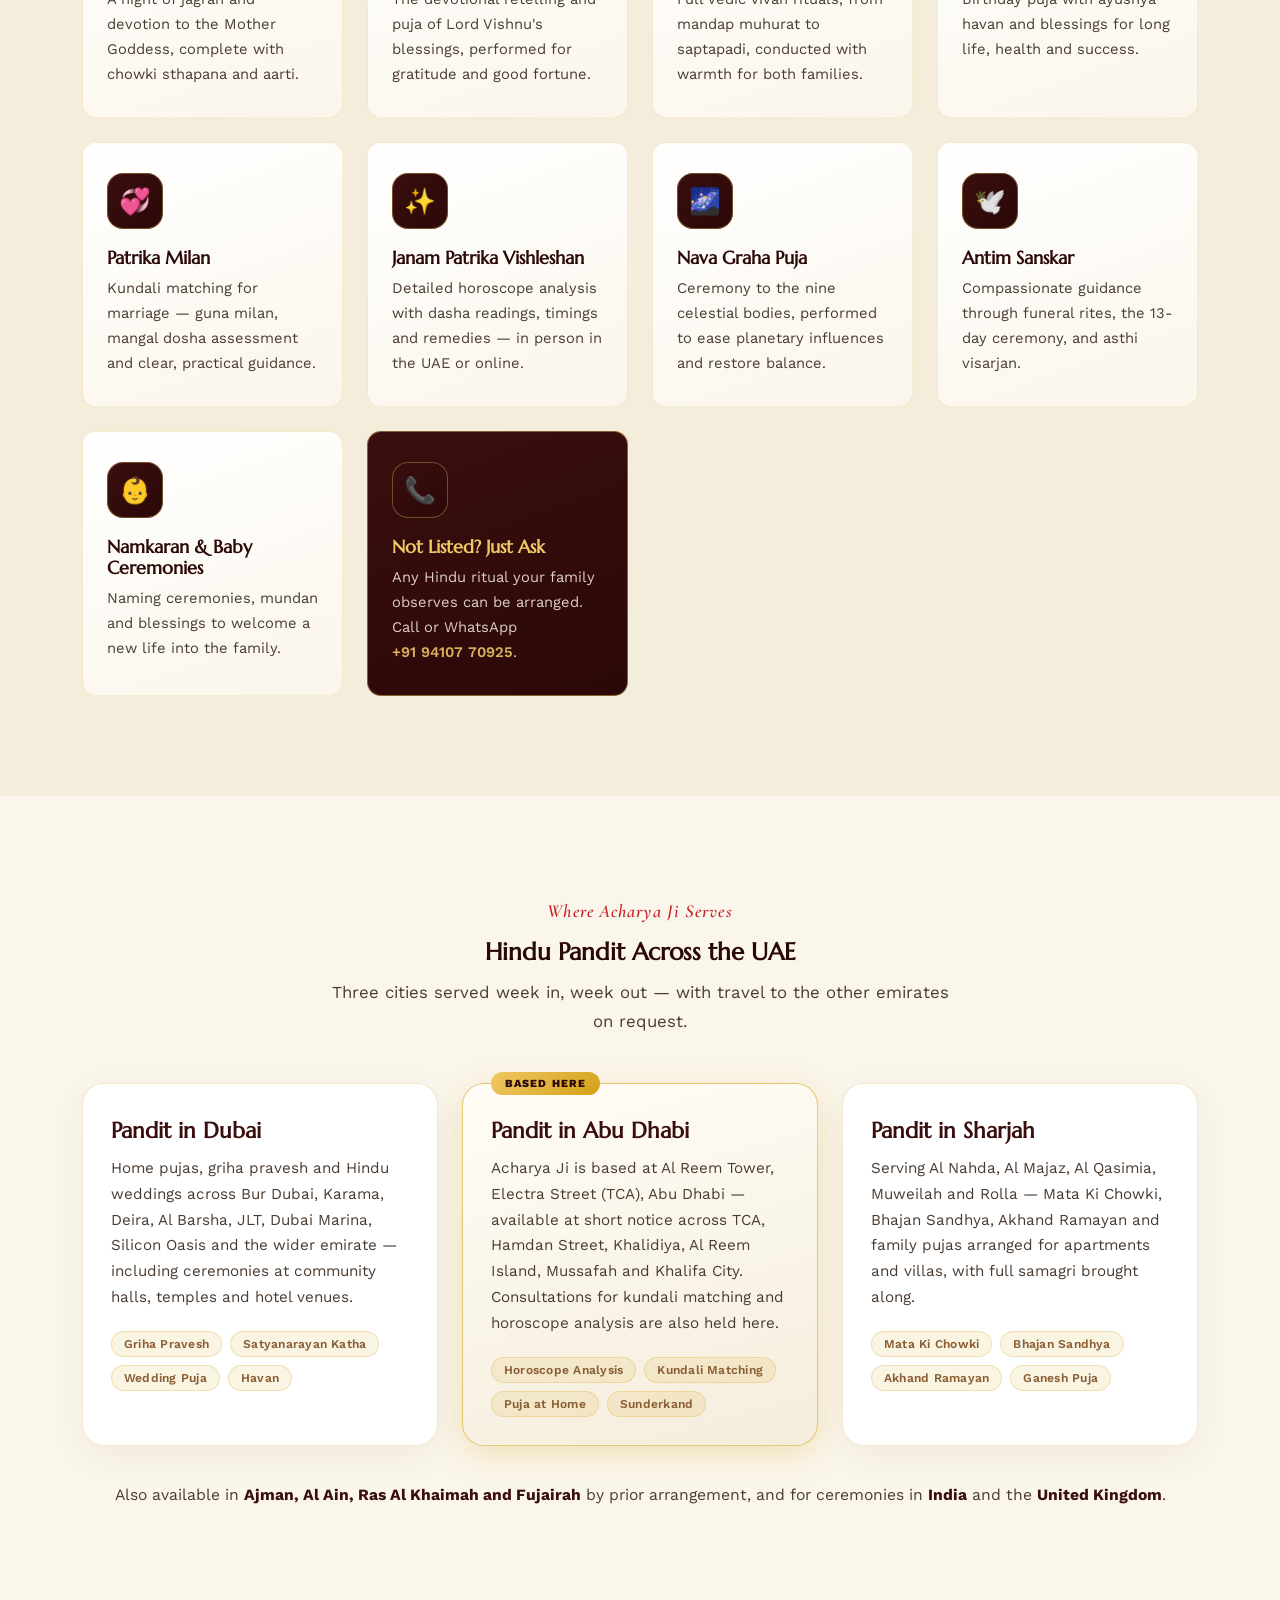
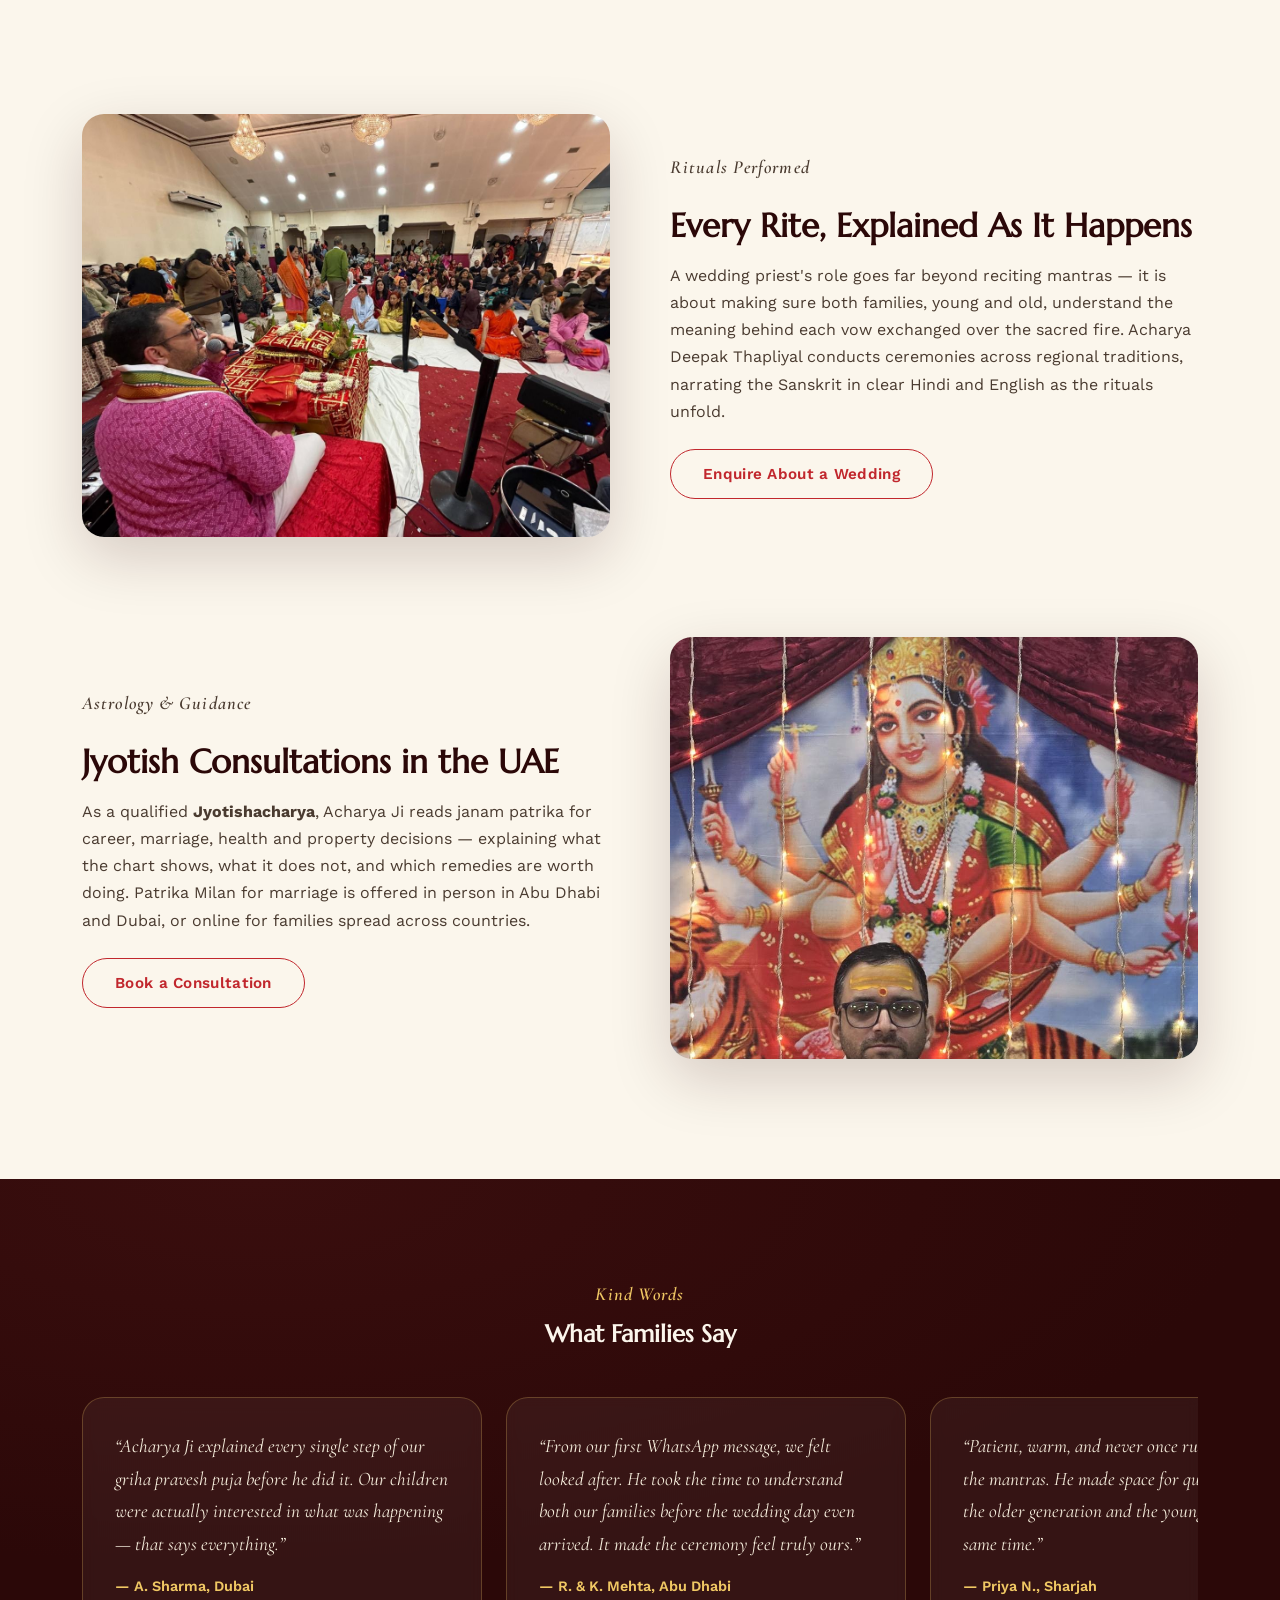
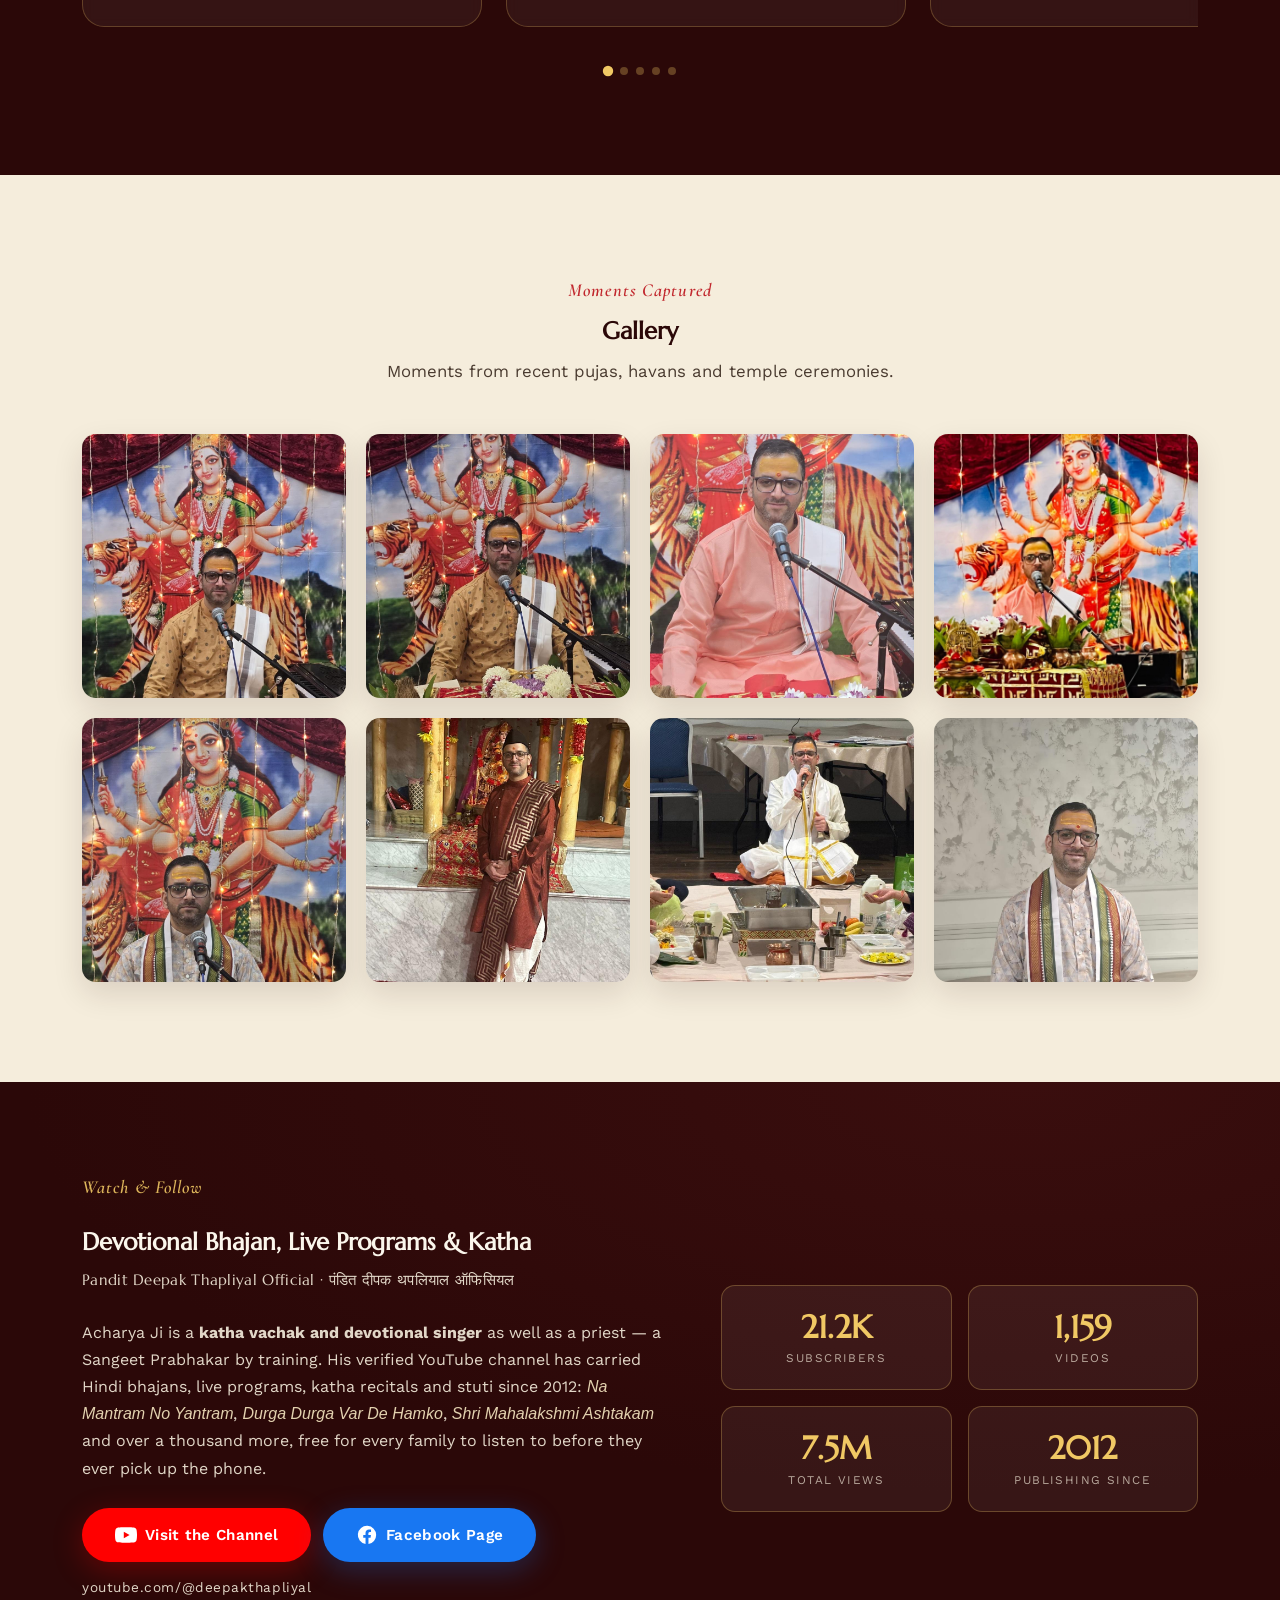
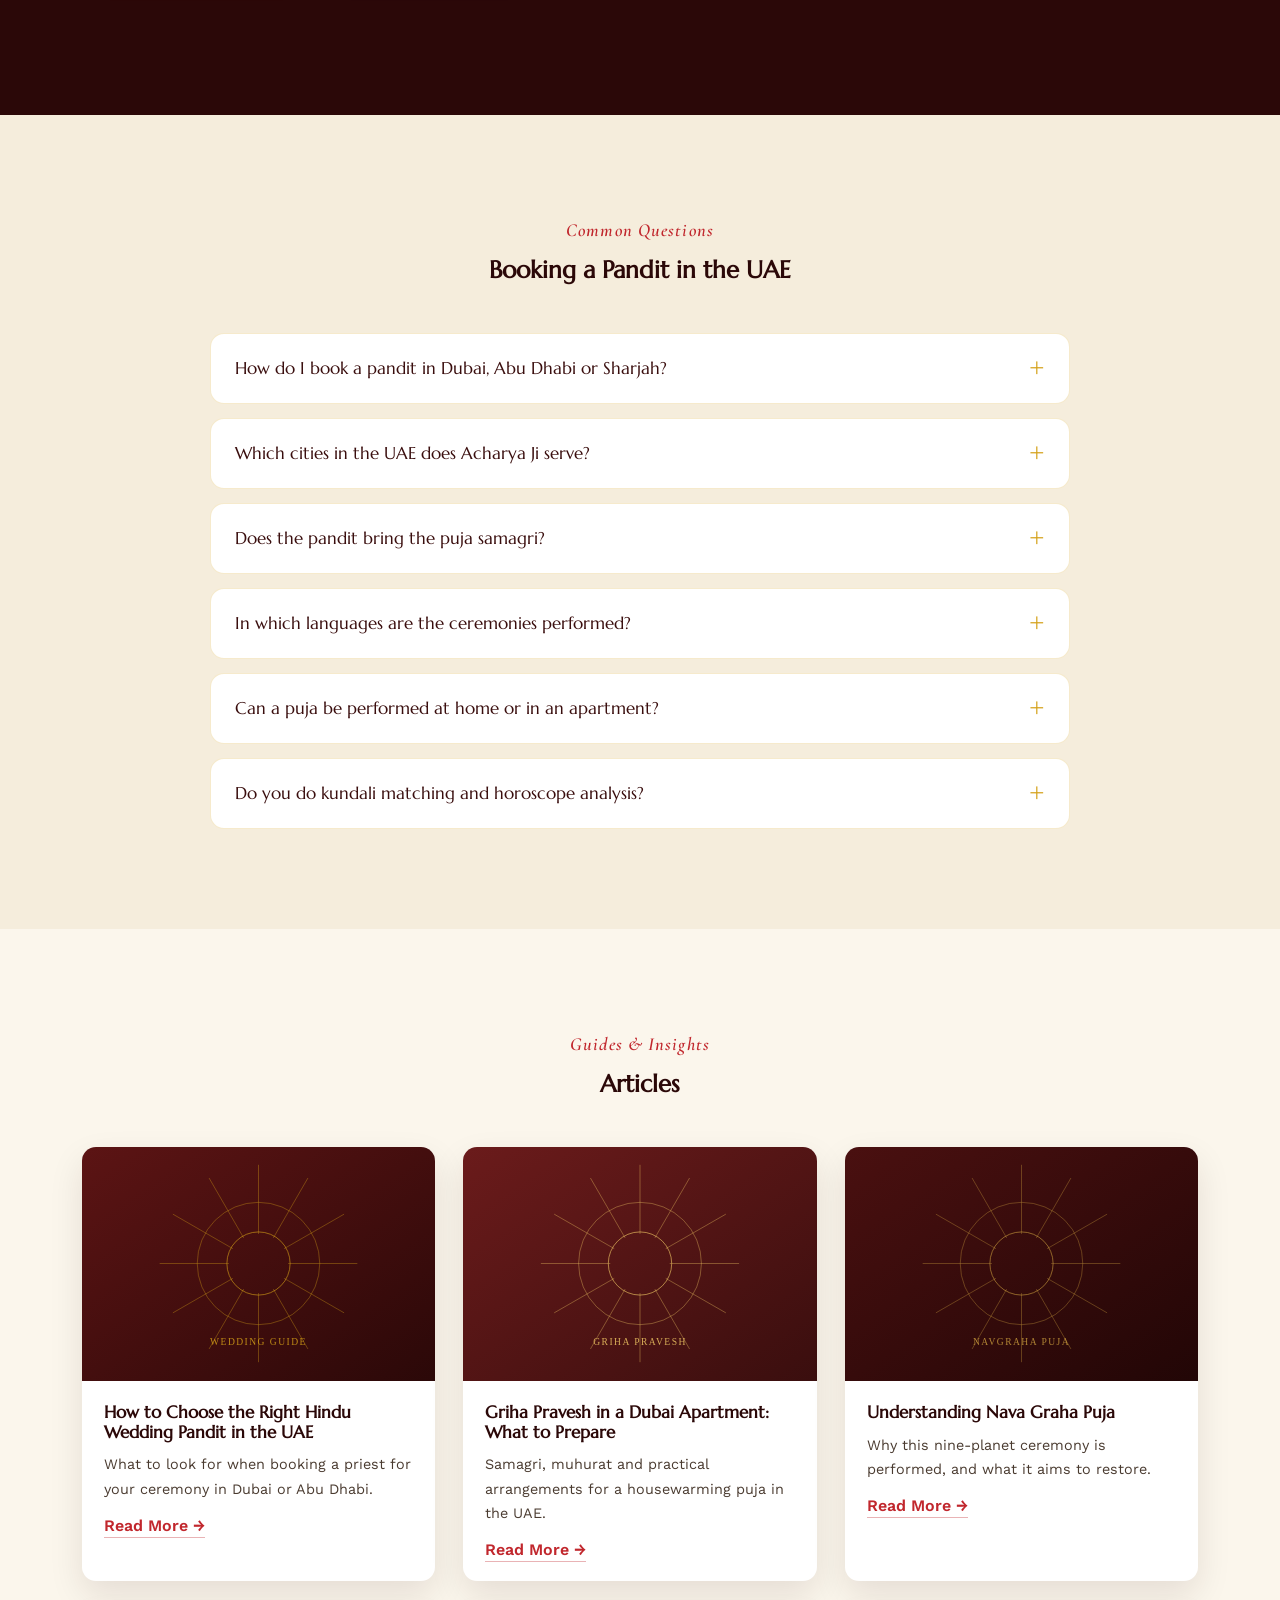
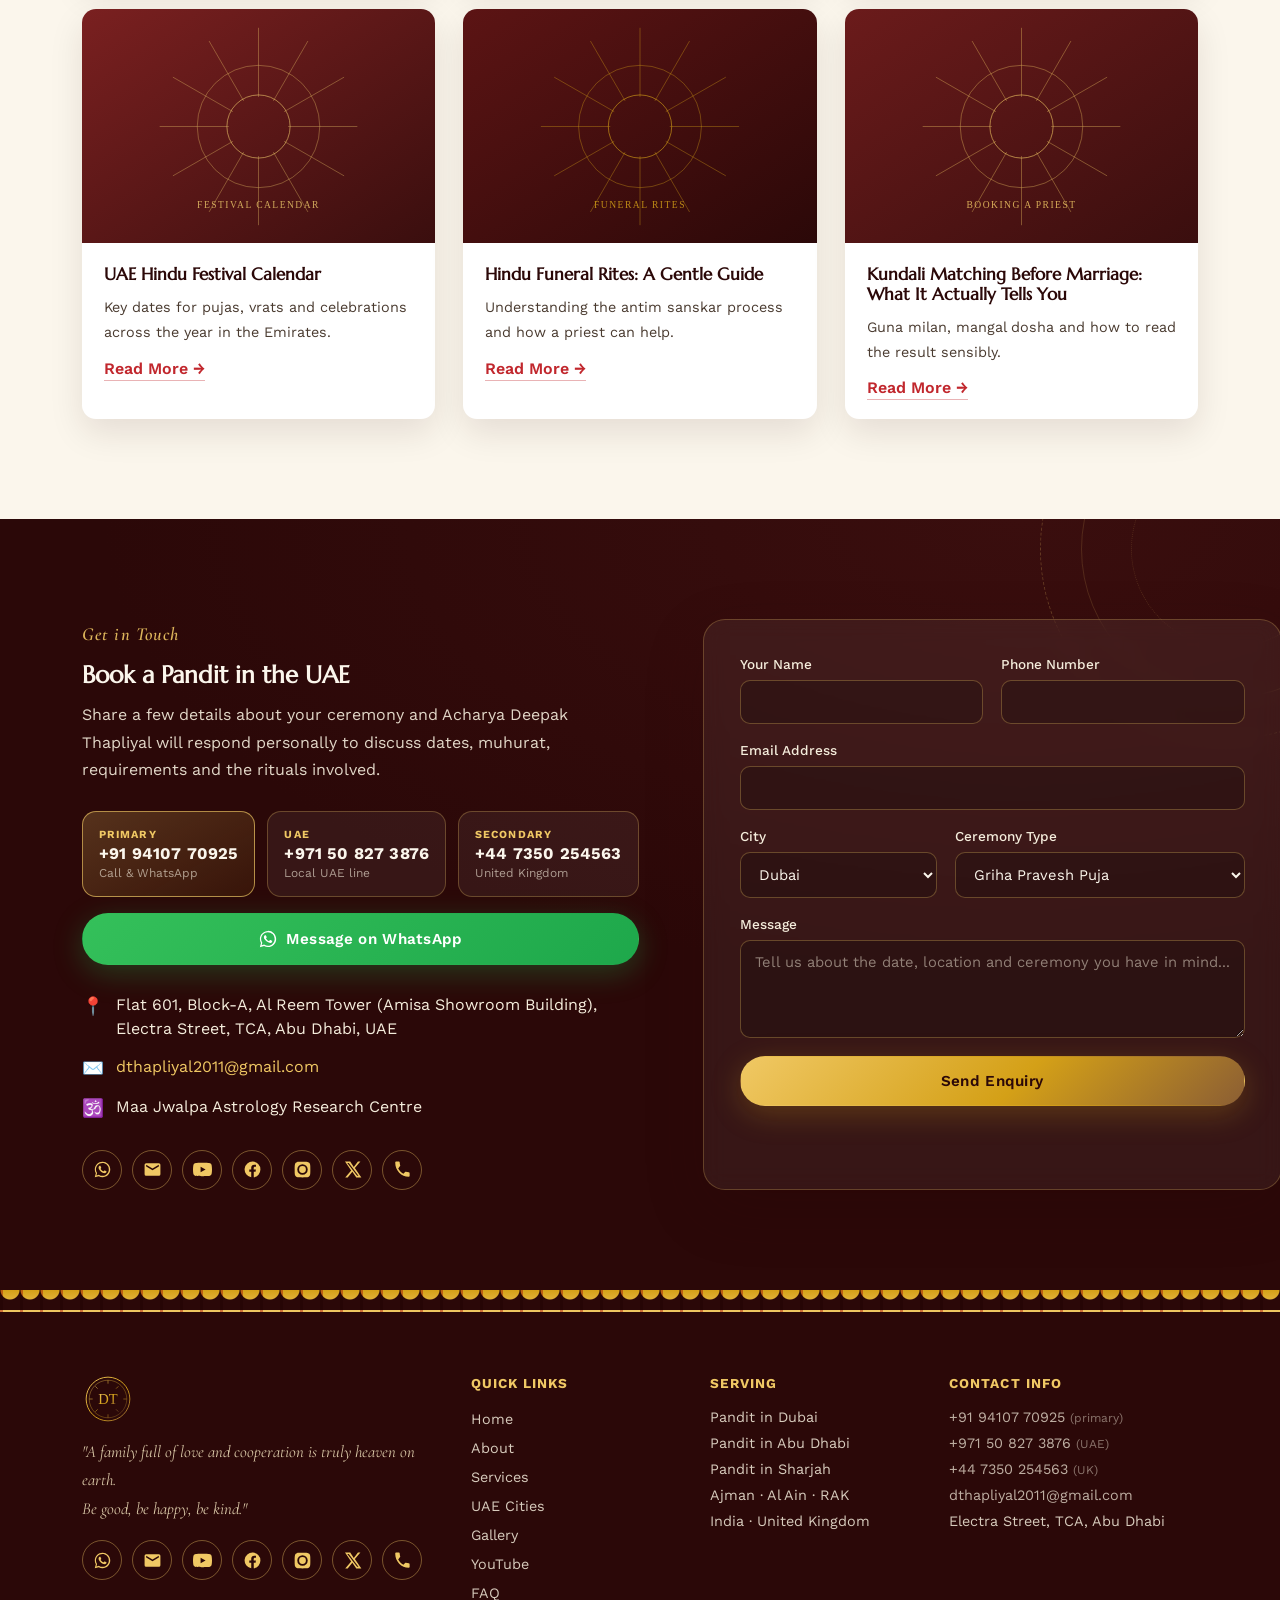
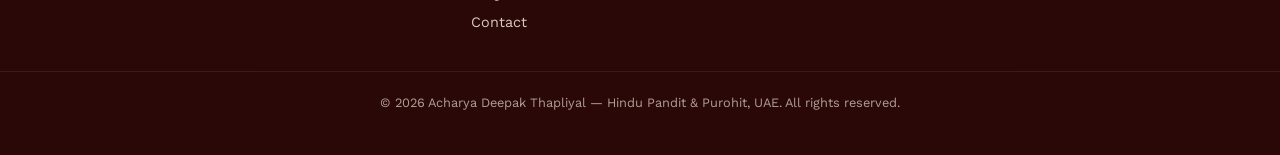
==== commit 3fd438ec: "Add Instagram and X links, and katha vachak positioning from the channel The YouTube channel banner " ====
--- a/index.html
+++ b/index.html
@@ -6,8 +6,8 @@
 
 <!-- ============ PRIMARY SEO ============ -->
 <title>Pandit in UAE | Acharya Deepak Thapliyal — Hindu Priest Dubai, Abu Dhabi &amp; Sharjah</title>
-<meta name="description" content="Acharya Deepak Thapliyal is an experienced Hindu pandit and purohit in UAE, performing Vedic puja, havan, griha pravesh, Satyanarayan Katha and Hindu weddings in Dubai, Abu Dhabi and Sharjah. Jyotishacharya astrologer for kundali matching and horoscope analysis. Call +971 50 827 3876.">
-<meta name="keywords" content="pandit in UAE, pandit in Dubai, pandit in Abu Dhabi, pandit in Sharjah, purohit in UAE, Hindu priest Dubai, Hindu priest Abu Dhabi, Indian pandit UAE, pandit ji Dubai, Vedic priest UAE, griha pravesh puja Dubai, Satyanarayan Katha Dubai, havan Abu Dhabi, Hindu wedding priest UAE, astrologer in Dubai, jyotish UAE, kundali matching Dubai, Acharya Deepak Thapliyal">
+<meta name="description" content="Acharya Deepak Thapliyal is an experienced Hindu pandit, purohit and katha vachak in UAE, performing Vedic puja, havan, griha pravesh, Satyanarayan Katha, bhajan sandhya and Hindu weddings in Dubai, Abu Dhabi and Sharjah. Jyotishacharya astrologer for kundali matching and horoscope analysis. Call +971 50 827 3876.">
+<meta name="keywords" content="pandit in UAE, pandit in Dubai, pandit in Abu Dhabi, pandit in Sharjah, purohit in UAE, Hindu priest Dubai, Hindu priest Abu Dhabi, Indian pandit UAE, pandit ji Dubai, Vedic priest UAE, katha vachak UAE, bhajan singer Dubai, devotional Hindi bhajan, live bhajan program Dubai, griha pravesh puja Dubai, Satyanarayan Katha Dubai, havan Abu Dhabi, Hindu wedding priest UAE, astrologer in Dubai, jyotish UAE, kundali matching Dubai, Acharya Deepak Thapliyal">
 <meta name="author" content="Acharya Deepak Thapliyal">
 <meta name="robots" content="index, follow, max-image-preview:large, max-snippet:-1, max-video-preview:-1">
 <link rel="canonical" href="https://deepakthapliyal.com/">
@@ -58,7 +58,9 @@
       "logo": "https://deepakthapliyal.com/images/logo-mark.svg",
       "sameAs": [
         "https://www.youtube.com/@deepakthapliyal",
-        "https://www.facebook.com/Acharya-Deepak-Thapliyal-102544104784897"
+        "https://www.facebook.com/Acharya-Deepak-Thapliyal-102544104784897",
+        "https://www.instagram.com/deepakthapliyal/",
+        "https://twitter.com/deepakthapliyal"
       ],
       "telephone": "+919410770925",
       "email": "dthapliyal2011@gmail.com",
@@ -145,7 +147,7 @@
       "@type": "Person",
       "@id": "https://deepakthapliyal.com/#person",
       "name": "Acharya Deepak Thapliyal",
-      "jobTitle": "Hindu Pandit, Purohit & Vedic Astrologer",
+      "jobTitle": "Hindu Pandit, Purohit, Katha Vachak & Vedic Astrologer",
       "description": "Acharya Deepak Thapliyal is a Sahityacharya, Jyotishacharya and Sangeet Prabhakar qualified Hindu priest serving Dubai, Abu Dhabi and Sharjah in the UAE.",
       "image": "https://deepakthapliyal.com/images/photo-hero-portrait.jpg",
       "url": "https://deepakthapliyal.com/",
@@ -153,7 +155,9 @@
       "telephone": "+919410770925",
       "sameAs": [
         "https://www.youtube.com/@deepakthapliyal",
-        "https://www.facebook.com/Acharya-Deepak-Thapliyal-102544104784897"
+        "https://www.facebook.com/Acharya-Deepak-Thapliyal-102544104784897",
+        "https://www.instagram.com/deepakthapliyal/",
+        "https://twitter.com/deepakthapliyal"
       ],
       "hasCredential": [
         { "@type": "EducationalOccupationalCredential", "name": "Sahityacharya" },
@@ -162,7 +166,7 @@
         { "@type": "EducationalOccupationalCredential", "name": "B.Ed." }
       ],
       "worksFor": { "@id": "https://deepakthapliyal.com/#business" },
-      "knowsAbout": ["Vedic rituals", "Hindu astrology", "Kundali matching", "Hindu wedding ceremonies", "Havan", "Griha Pravesh"]
+      "knowsAbout": ["Vedic rituals", "Hindu astrology", "Kundali matching", "Hindu wedding ceremonies", "Havan", "Griha Pravesh", "Katha Vachan", "Devotional Hindi bhajan", "Sunderkand paath"]
     },
     {
       "@type": "WebSite",
@@ -642,11 +646,14 @@
   <div class="section-inner youtube-grid">
     <div class="youtube-copy">
       <p class="eyebrow">Watch &amp; Follow</p>
-      <h2>Bhajans, Katha &amp; Vedic Teachings</h2>
+      <h2>Devotional Bhajan, Live Programs &amp; Katha</h2>
+      <p class="youtube-tagline">Pandit Deepak Thapliyal Official &middot; पंडित दीपक थपलियाल ऑफिसियल</p>
       <p>
-        Acharya Deepak Thapliyal has been publishing bhajans, katha recitals, Sunderkand paath and
-        explanations of Hindu rituals on YouTube since 2012 — a library built up over more than a
-        decade, free for every family to watch before they ever pick up the phone.
+        Acharya Ji is a <strong>katha vachak and devotional singer</strong> as well as a priest — a
+        Sangeet Prabhakar by training. His verified YouTube channel has carried Hindi bhajans, live
+        programs, katha recitals and stuti since 2012: <em>Na Mantram No Yantram</em>,
+        <em>Durga Durga Var De Hamko</em>, <em>Shri Mahalakshmi Ashtakam</em> and over a thousand more,
+        free for every family to listen to before they ever pick up the phone.
       </p>
       <div class="youtube-ctas">
         <a href="https://www.youtube.com/@deepakthapliyal" class="btn btn-yt" target="_blank" rel="noopener">
@@ -826,6 +833,12 @@
         </a>
         <a href="https://www.facebook.com/Acharya-Deepak-Thapliyal-102544104784897" target="_blank" rel="noopener" aria-label="Facebook page">
           <svg viewBox="0 0 24 24" aria-hidden="true"><path d="M22 12a10 10 0 1 0-11.6 9.9v-7H7.9V12h2.5V9.8c0-2.5 1.5-3.9 3.8-3.9 1.1 0 2.2.2 2.2.2v2.5h-1.3c-1.2 0-1.6.8-1.6 1.6V12h2.8l-.4 2.9h-2.3v7A10 10 0 0 0 22 12z"/></svg>
+        </a>
+        <a href="https://www.instagram.com/deepakthapliyal/" target="_blank" rel="noopener" aria-label="Instagram">
+          <svg viewBox="0 0 24 24" aria-hidden="true"><path d="M12 2.2c3.2 0 3.6 0 4.9.1 1.2.1 1.8.2 2.2.4.6.2 1 .5 1.4.9.4.4.7.8.9 1.4.2.4.4 1 .4 2.2.1 1.3.1 1.7.1 4.9s0 3.6-.1 4.9c-.1 1.2-.2 1.8-.4 2.2-.2.6-.5 1-.9 1.4-.4.4-.8.7-1.4.9-.4.2-1 .4-2.2.4-1.3.1-1.7.1-4.9.1s-3.6 0-4.9-.1c-1.2-.1-1.8-.2-2.2-.4-.6-.2-1-.5-1.4-.9-.4-.4-.7-.8-.9-1.4-.2-.4-.4-1-.4-2.2-.1-1.3-.1-1.7-.1-4.9s0-3.6.1-4.9c.1-1.2.2-1.8.4-2.2.2-.6.5-1 .9-1.4.4-.4.8-.7 1.4-.9.4-.2 1-.4 2.2-.4 1.3-.1 1.7-.1 4.9-.1zm0 3.2A6.6 6.6 0 1 0 12 18.6 6.6 6.6 0 0 0 12 5.4zm0 10.9a4.3 4.3 0 1 1 0-8.6 4.3 4.3 0 0 1 0 8.6zm6.8-11.1a1.5 1.5 0 1 1-3.1 0 1.5 1.5 0 0 1 3.1 0z"/></svg>
+        </a>
+        <a href="https://twitter.com/deepakthapliyal" target="_blank" rel="noopener" aria-label="Twitter / X">
+          <svg viewBox="0 0 24 24" aria-hidden="true"><path d="M18.9 2H22l-7 8 8.2 12h-6.4l-5-7.3L5.9 22H2.8l7.5-8.6L2.5 2h6.6l4.5 6.7L18.9 2zm-1.1 18h1.7L7.3 3.8H5.4L17.8 20z"/></svg>
         </a>
         <a href="tel:+971508273876" aria-label="Call the UAE number">
           <svg viewBox="0 0 24 24" aria-hidden="true"><path d="M6.6 10.8c1.4 2.8 3.7 5.1 6.5 6.5l2.2-2.2c.3-.3.7-.4 1-.2 1.1.4 2.3.6 3.6.6.6 0 1.1.5 1.1 1.1v3.5c0 .6-.5 1.1-1.1 1.1C10.6 21.2 2.8 13.4 2.8 3.1 2.8 2.5 3.3 2 3.9 2h3.5c.6 0 1.1.5 1.1 1.1 0 1.3.2 2.5.6 3.6.1.4 0 .8-.2 1L6.6 10.8z"/></svg>
@@ -906,6 +919,12 @@
         <a href="https://www.facebook.com/Acharya-Deepak-Thapliyal-102544104784897" target="_blank" rel="noopener" aria-label="Facebook page">
           <svg viewBox="0 0 24 24" aria-hidden="true"><path d="M22 12a10 10 0 1 0-11.6 9.9v-7H7.9V12h2.5V9.8c0-2.5 1.5-3.9 3.8-3.9 1.1 0 2.2.2 2.2.2v2.5h-1.3c-1.2 0-1.6.8-1.6 1.6V12h2.8l-.4 2.9h-2.3v7A10 10 0 0 0 22 12z"/></svg>
         </a>
+        <a href="https://www.instagram.com/deepakthapliyal/" target="_blank" rel="noopener" aria-label="Instagram">
+          <svg viewBox="0 0 24 24" aria-hidden="true"><path d="M12 2.2c3.2 0 3.6 0 4.9.1 1.2.1 1.8.2 2.2.4.6.2 1 .5 1.4.9.4.4.7.8.9 1.4.2.4.4 1 .4 2.2.1 1.3.1 1.7.1 4.9s0 3.6-.1 4.9c-.1 1.2-.2 1.8-.4 2.2-.2.6-.5 1-.9 1.4-.4.4-.8.7-1.4.9-.4.2-1 .4-2.2.4-1.3.1-1.7.1-4.9.1s-3.6 0-4.9-.1c-1.2-.1-1.8-.2-2.2-.4-.6-.2-1-.5-1.4-.9-.4-.4-.7-.8-.9-1.4-.2-.4-.4-1-.4-2.2-.1-1.3-.1-1.7-.1-4.9s0-3.6.1-4.9c.1-1.2.2-1.8.4-2.2.2-.6.5-1 .9-1.4.4-.4.8-.7 1.4-.9.4-.2 1-.4 2.2-.4 1.3-.1 1.7-.1 4.9-.1zm0 3.2A6.6 6.6 0 1 0 12 18.6 6.6 6.6 0 0 0 12 5.4zm0 10.9a4.3 4.3 0 1 1 0-8.6 4.3 4.3 0 0 1 0 8.6zm6.8-11.1a1.5 1.5 0 1 1-3.1 0 1.5 1.5 0 0 1 3.1 0z"/></svg>
+        </a>
+        <a href="https://twitter.com/deepakthapliyal" target="_blank" rel="noopener" aria-label="Twitter / X">
+          <svg viewBox="0 0 24 24" aria-hidden="true"><path d="M18.9 2H22l-7 8 8.2 12h-6.4l-5-7.3L5.9 22H2.8l7.5-8.6L2.5 2h6.6l4.5 6.7L18.9 2zm-1.1 18h1.7L7.3 3.8H5.4L17.8 20z"/></svg>
+        </a>
         <a href="tel:+919410770925" aria-label="Call the primary number">
           <svg viewBox="0 0 24 24" aria-hidden="true"><path d="M6.6 10.8c1.4 2.8 3.7 5.1 6.5 6.5l2.2-2.2c.3-.3.7-.4 1-.2 1.1.4 2.3.6 3.6.6.6 0 1.1.5 1.1 1.1v3.5c0 .6-.5 1.1-1.1 1.1C10.6 21.2 2.8 13.4 2.8 3.1 2.8 2.5 3.3 2 3.9 2h3.5c.6 0 1.1.5 1.1 1.1 0 1.3.2 2.5.6 3.6.1.4 0 .8-.2 1L6.6 10.8z"/></svg>
         </a>
--- a/styles.css
+++ b/styles.css
@@ -1141,3 +1141,14 @@
 @media (max-width: 640px) {
   .youtube-ctas .btn { width: 100%; }
 }
+
+/* ---------- YouTube channel name / tagline ---------- */
+.youtube-tagline {
+  font-family: var(--font-display);
+  font-size: 0.95rem;
+  letter-spacing: 0.02em;
+  color: var(--gold-300);
+  margin: -6px 0 14px;
+  opacity: 0.9;
+}
+.youtube-copy em { color: var(--gold-100); font-style: italic; }
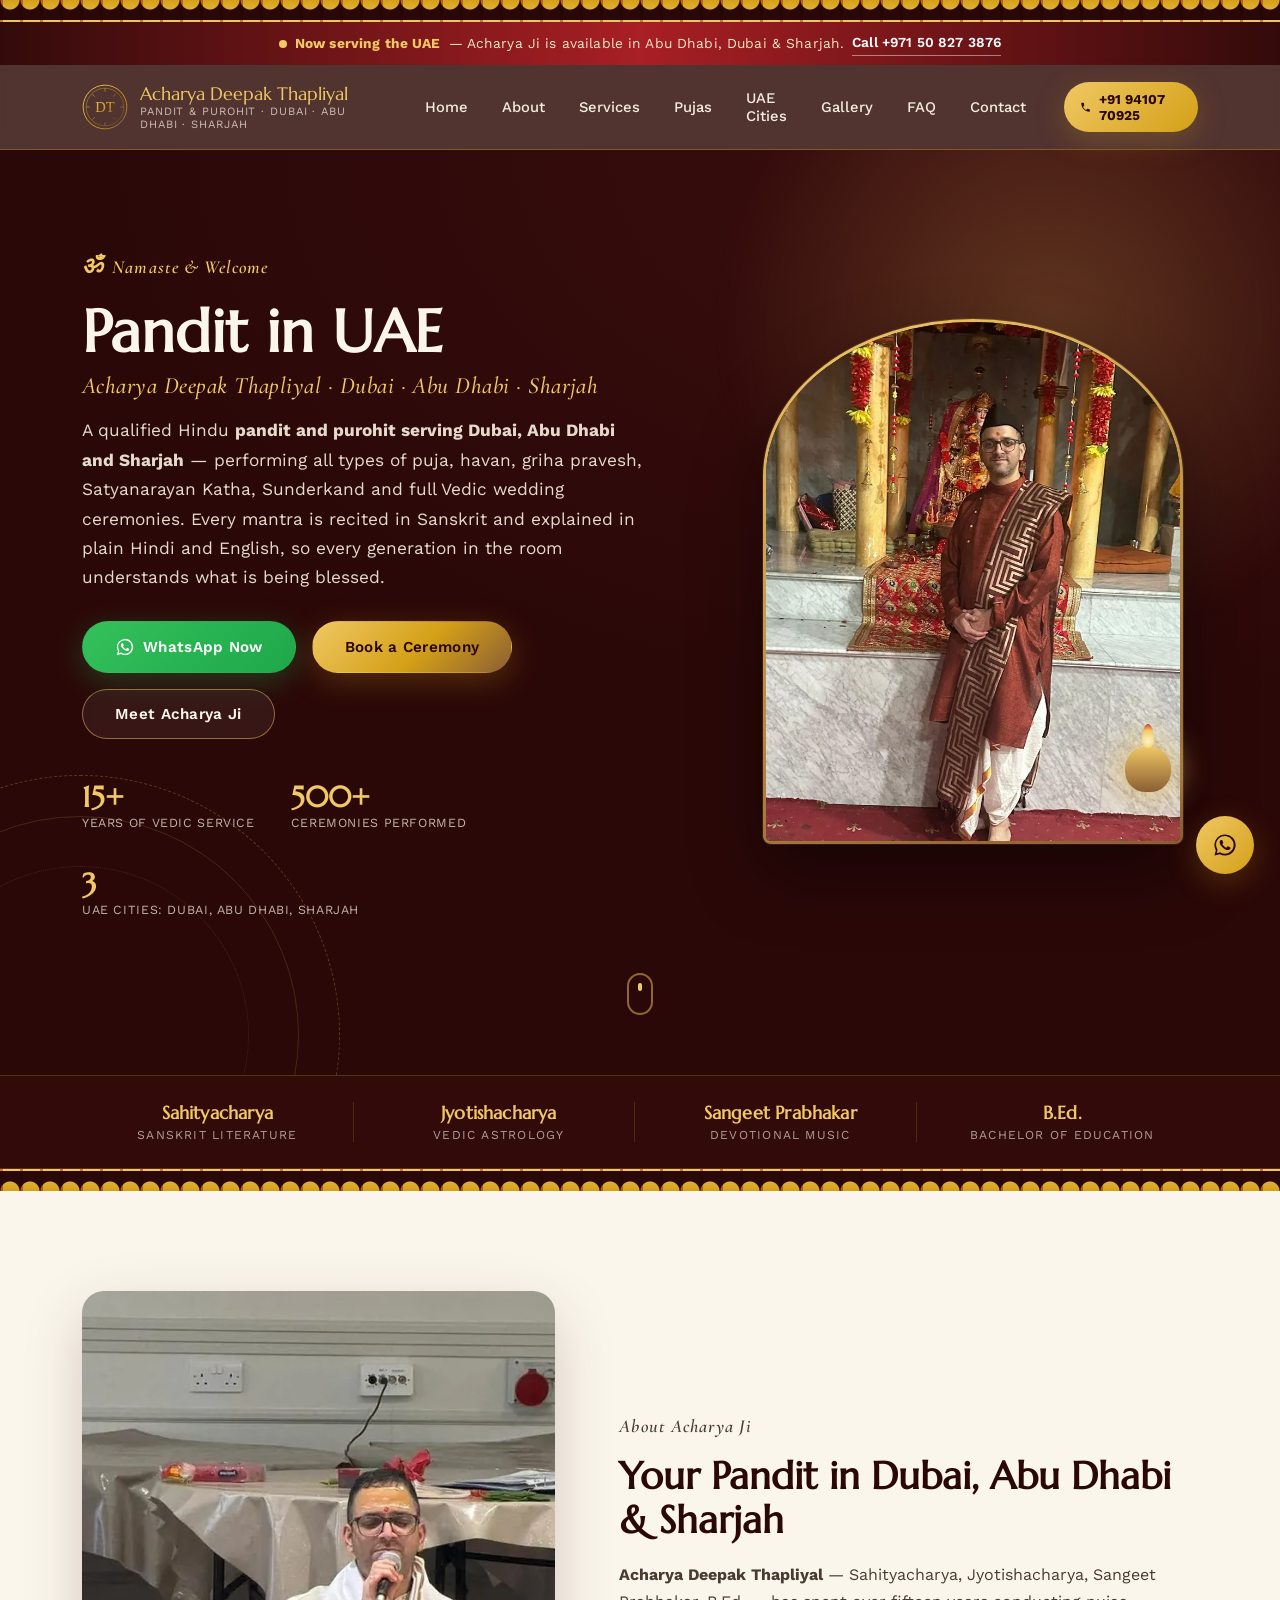
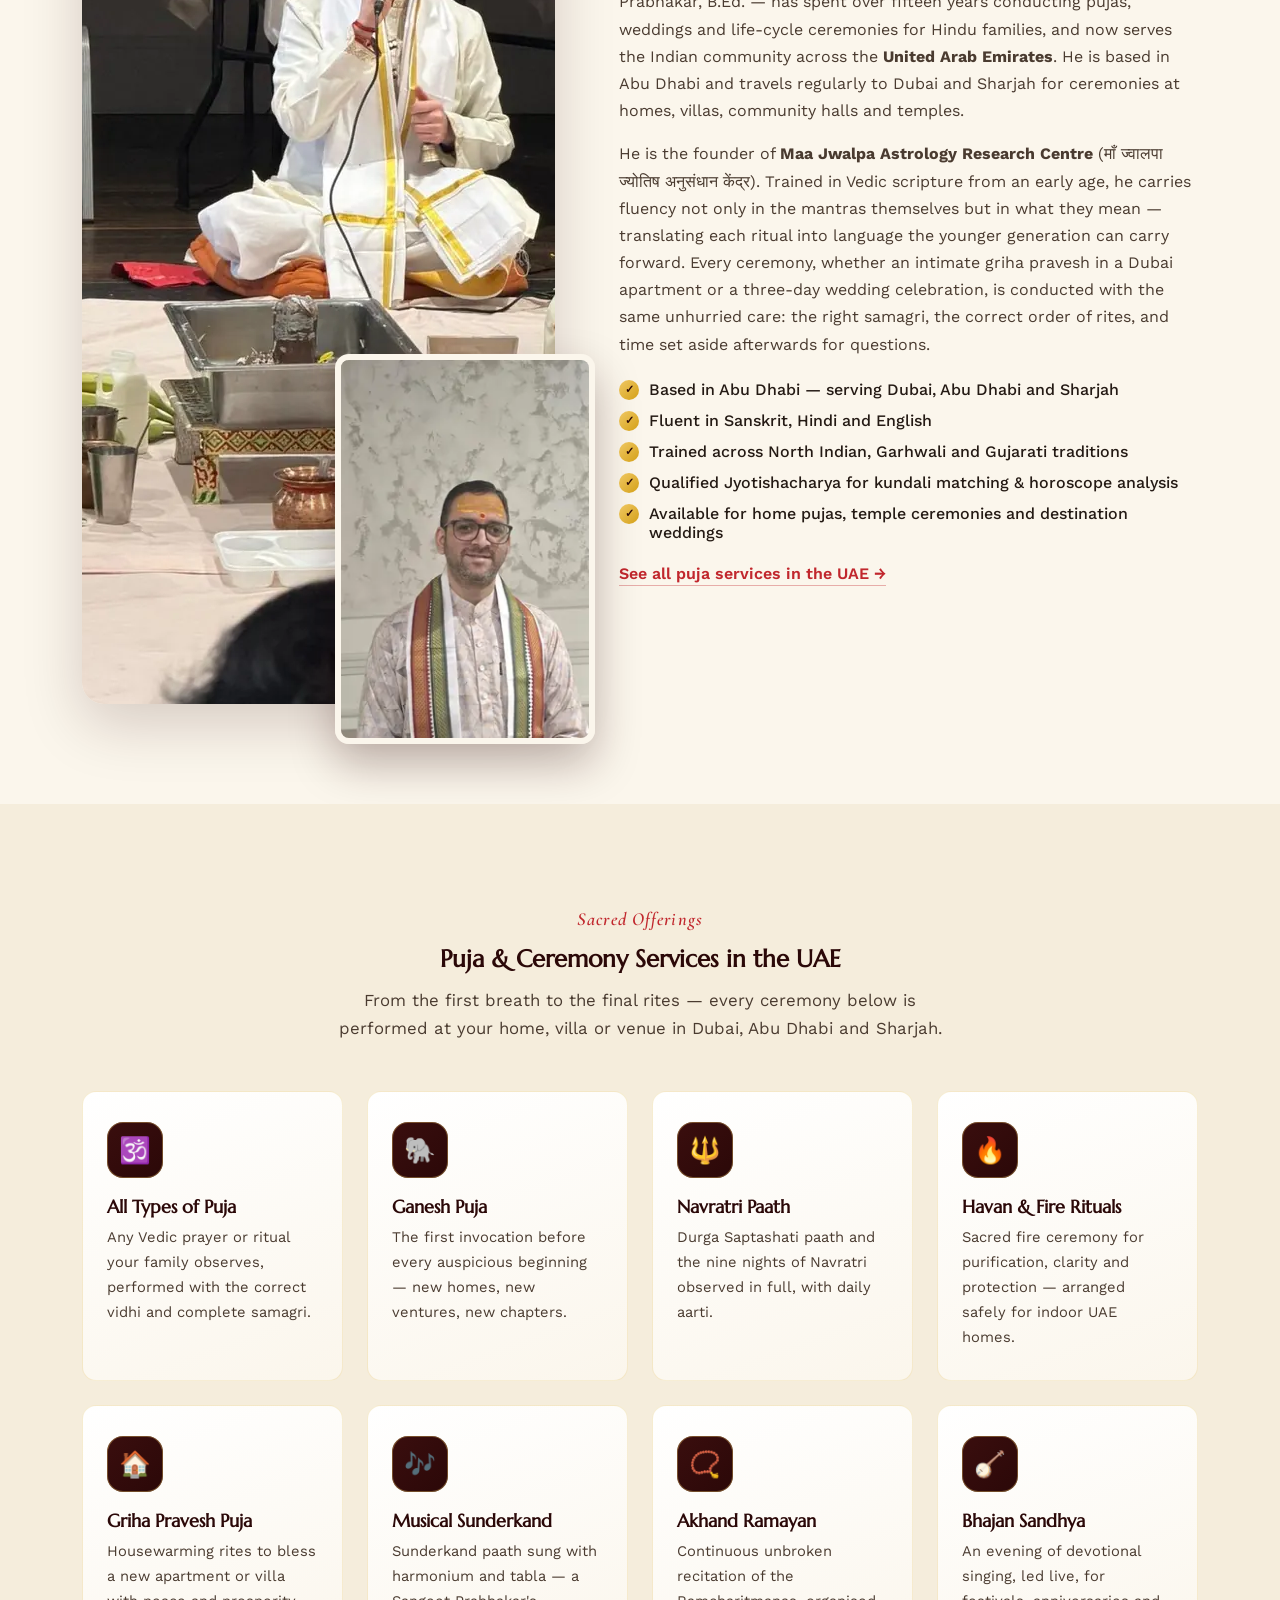
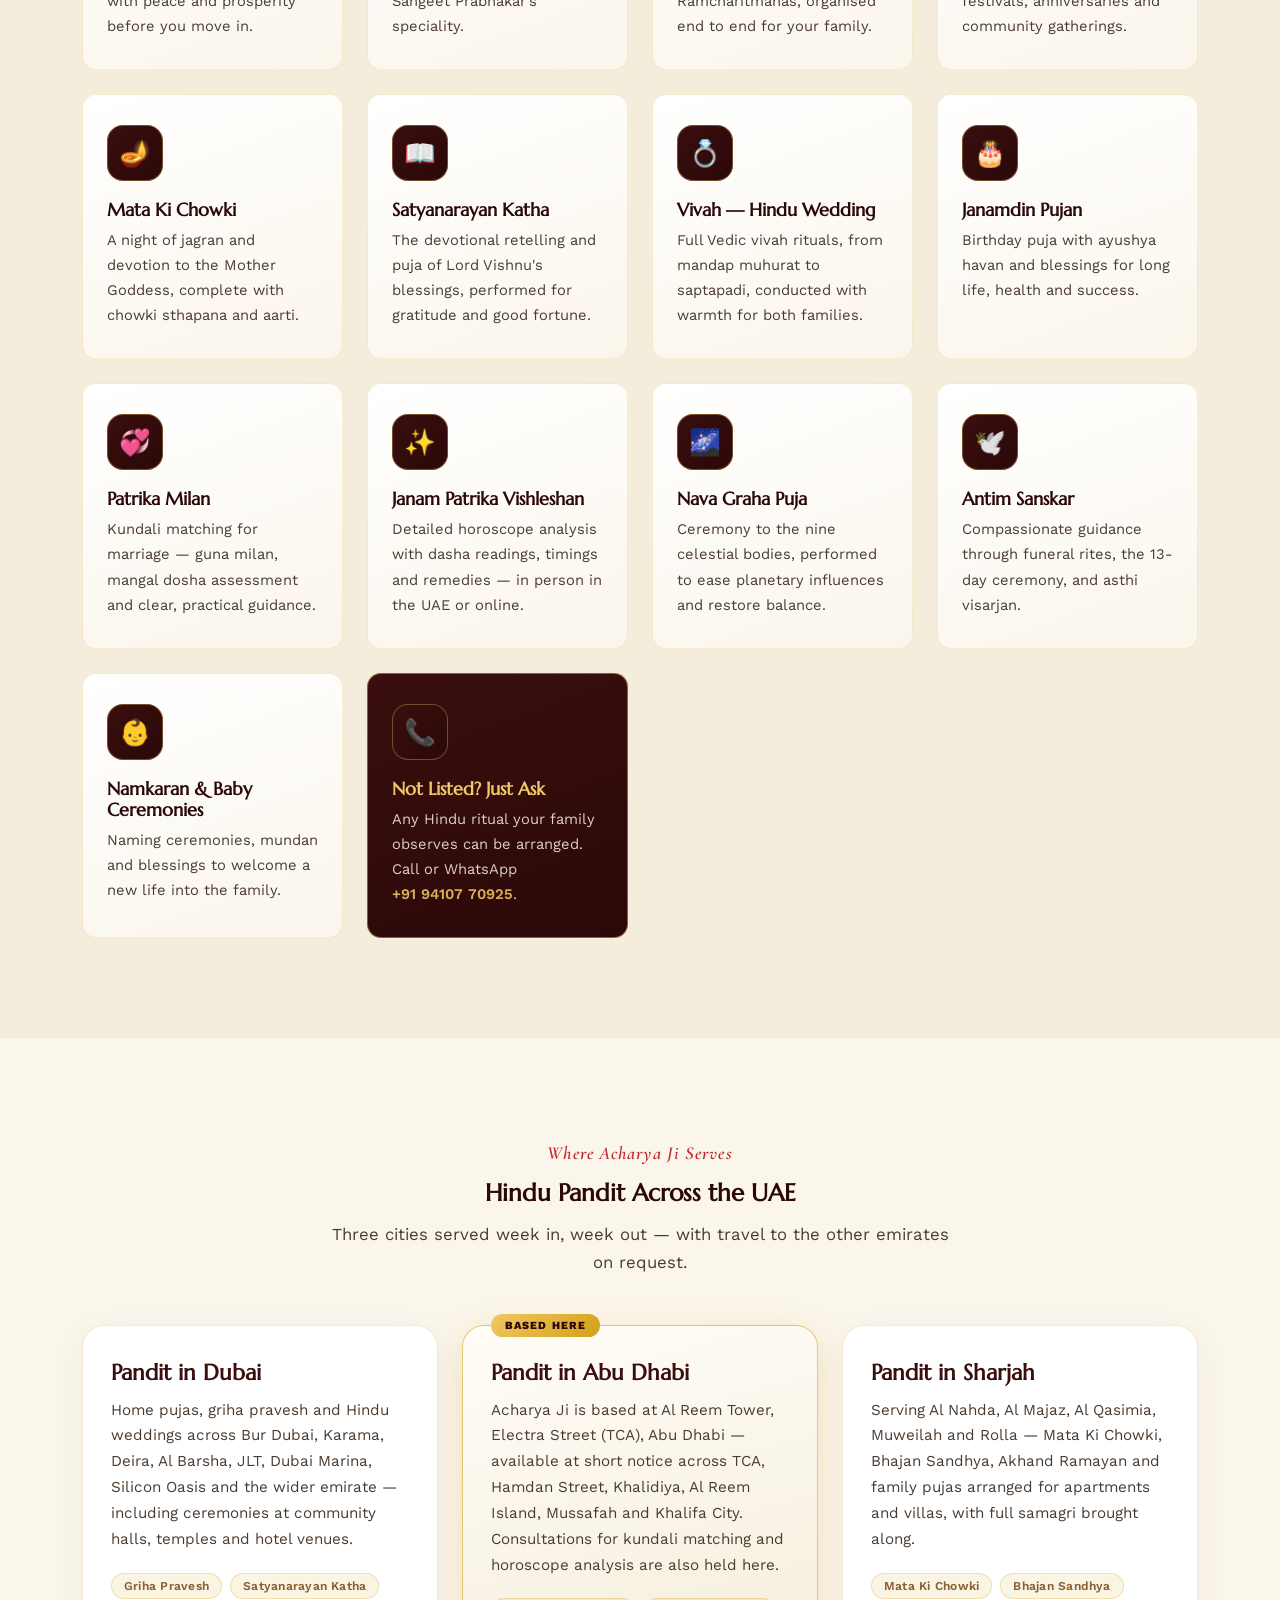
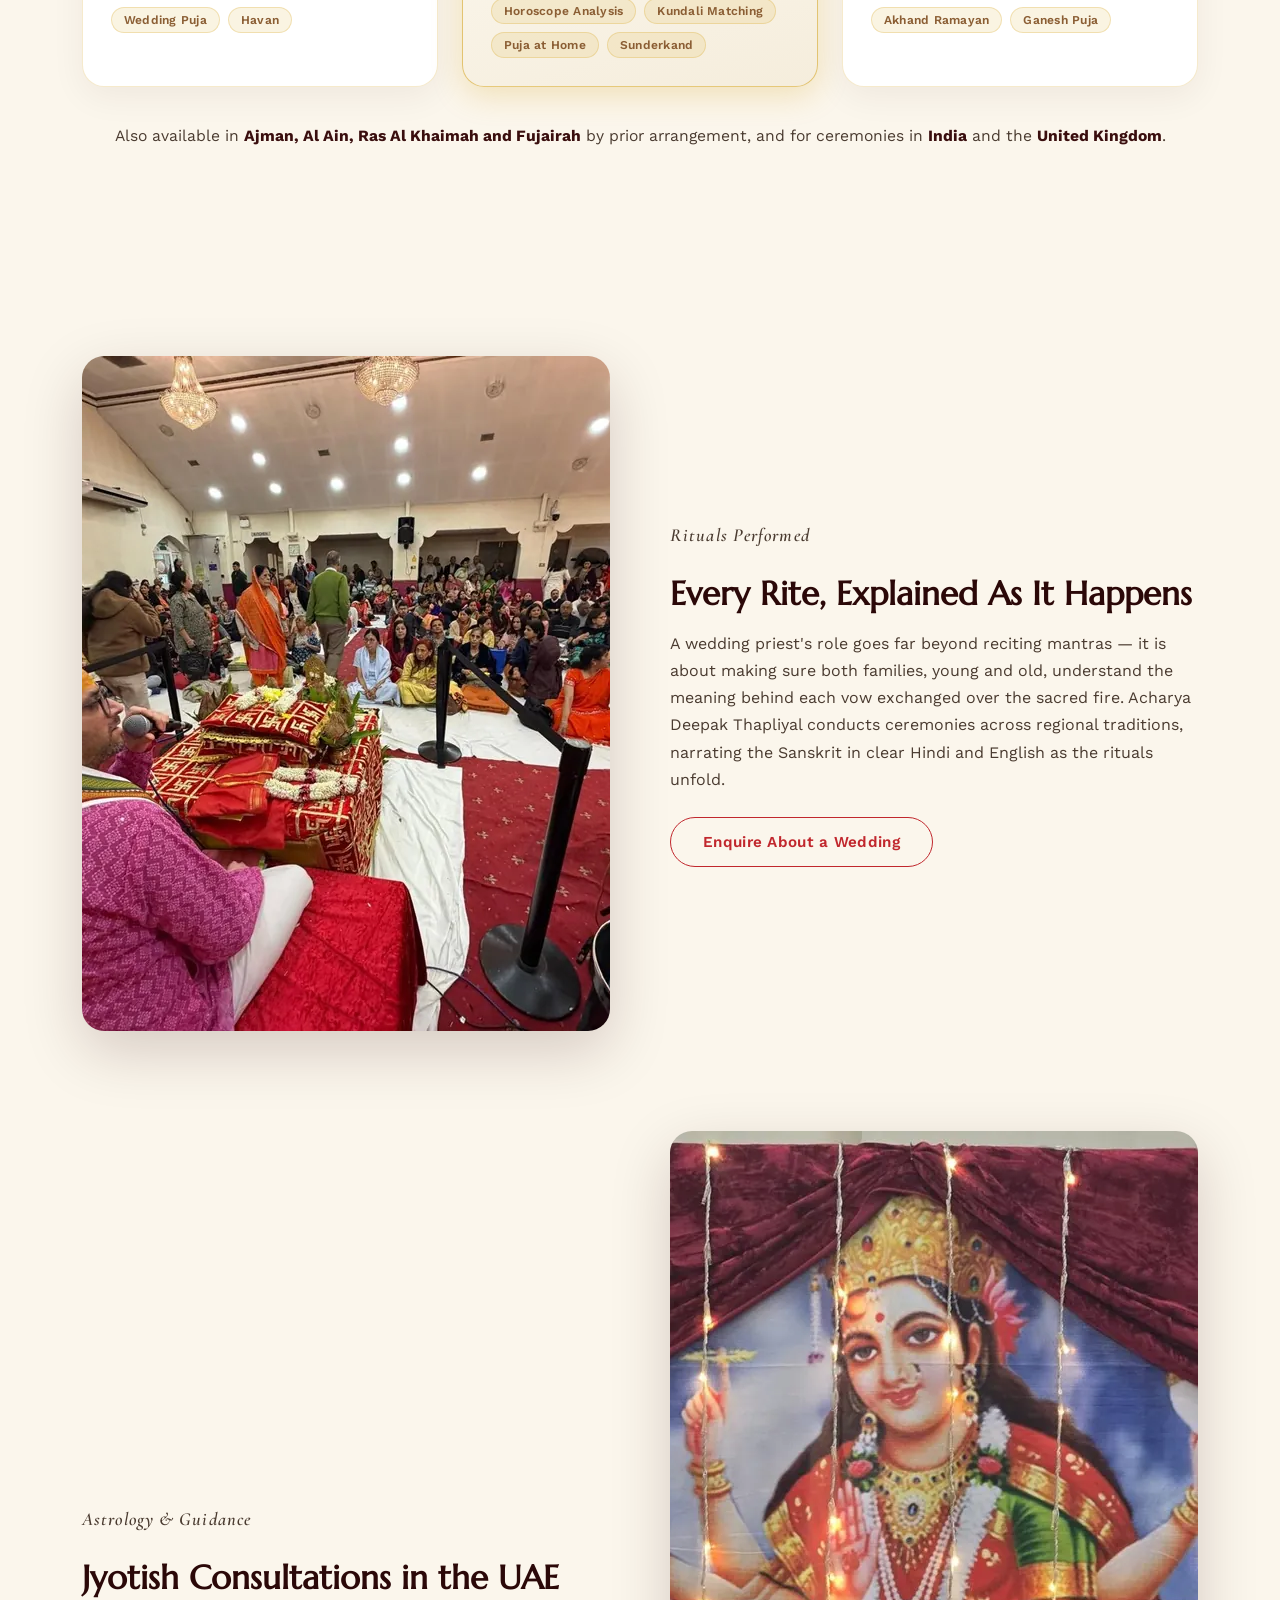
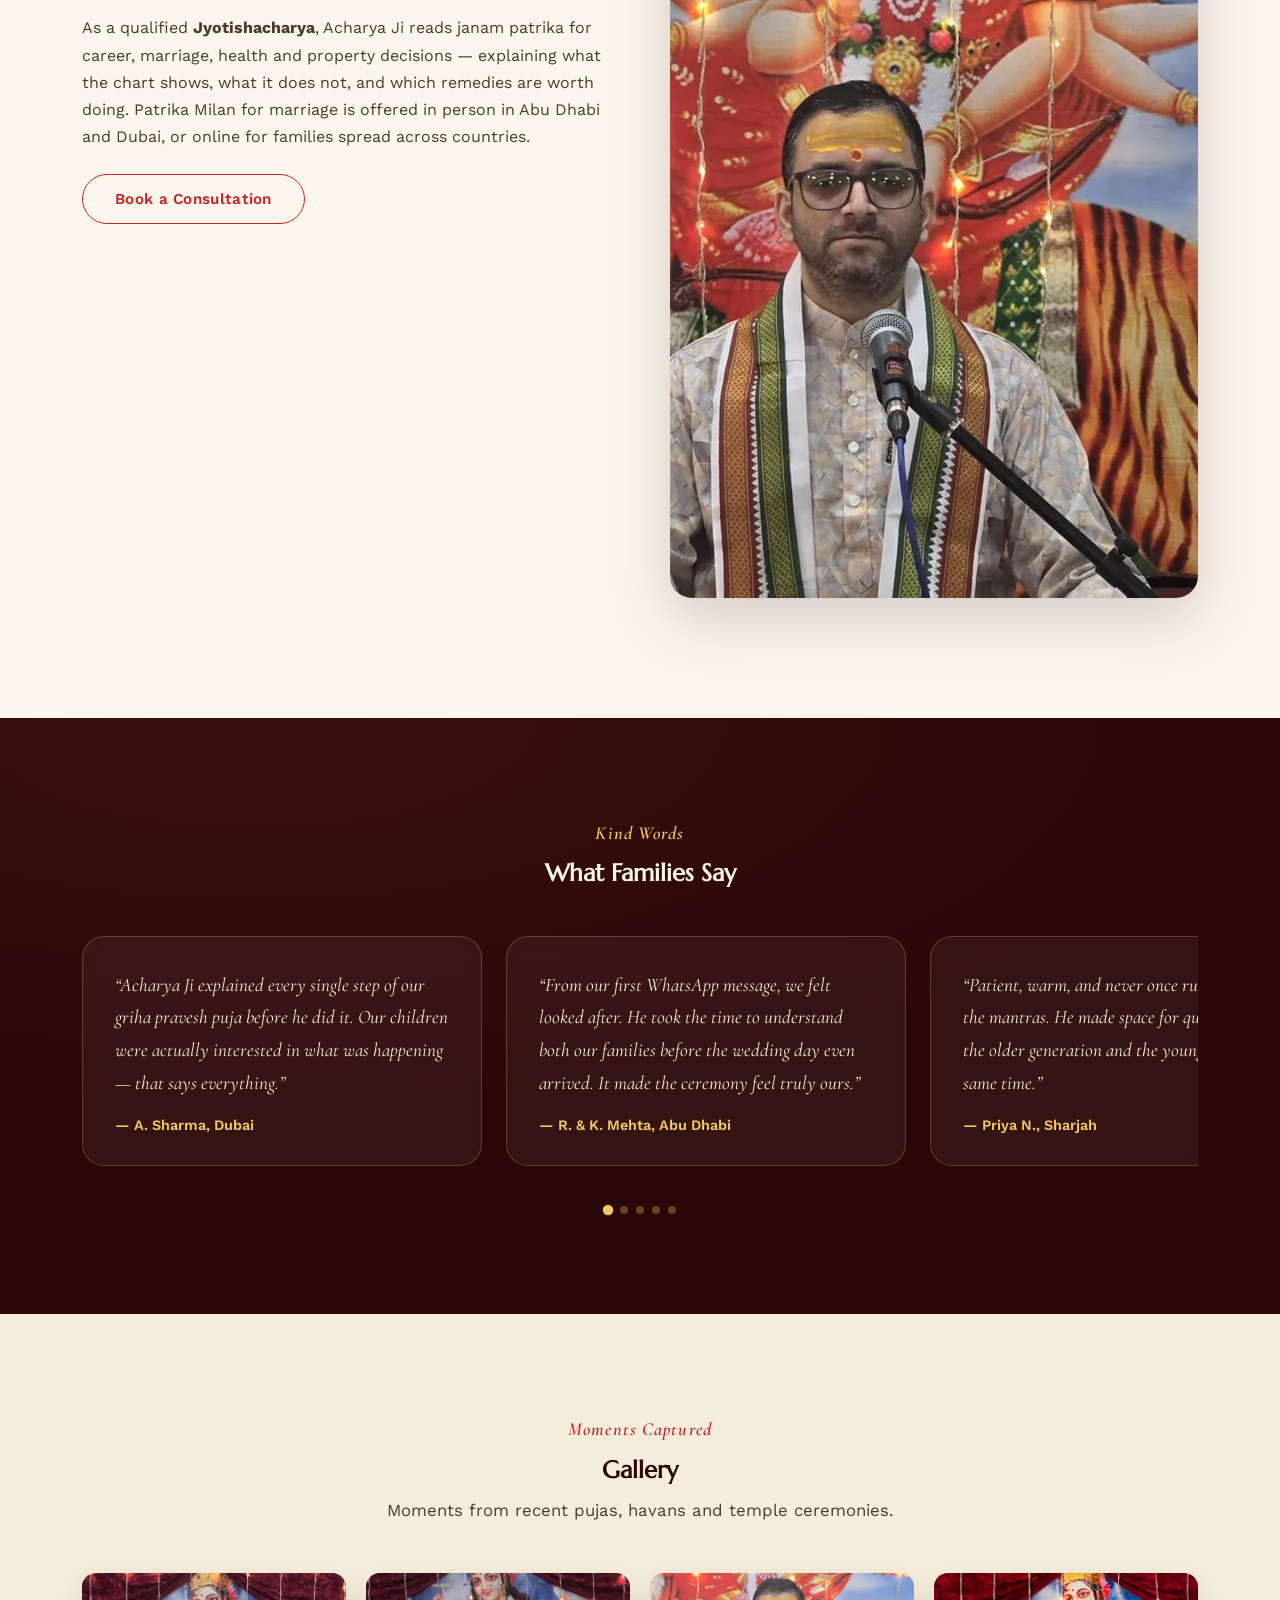
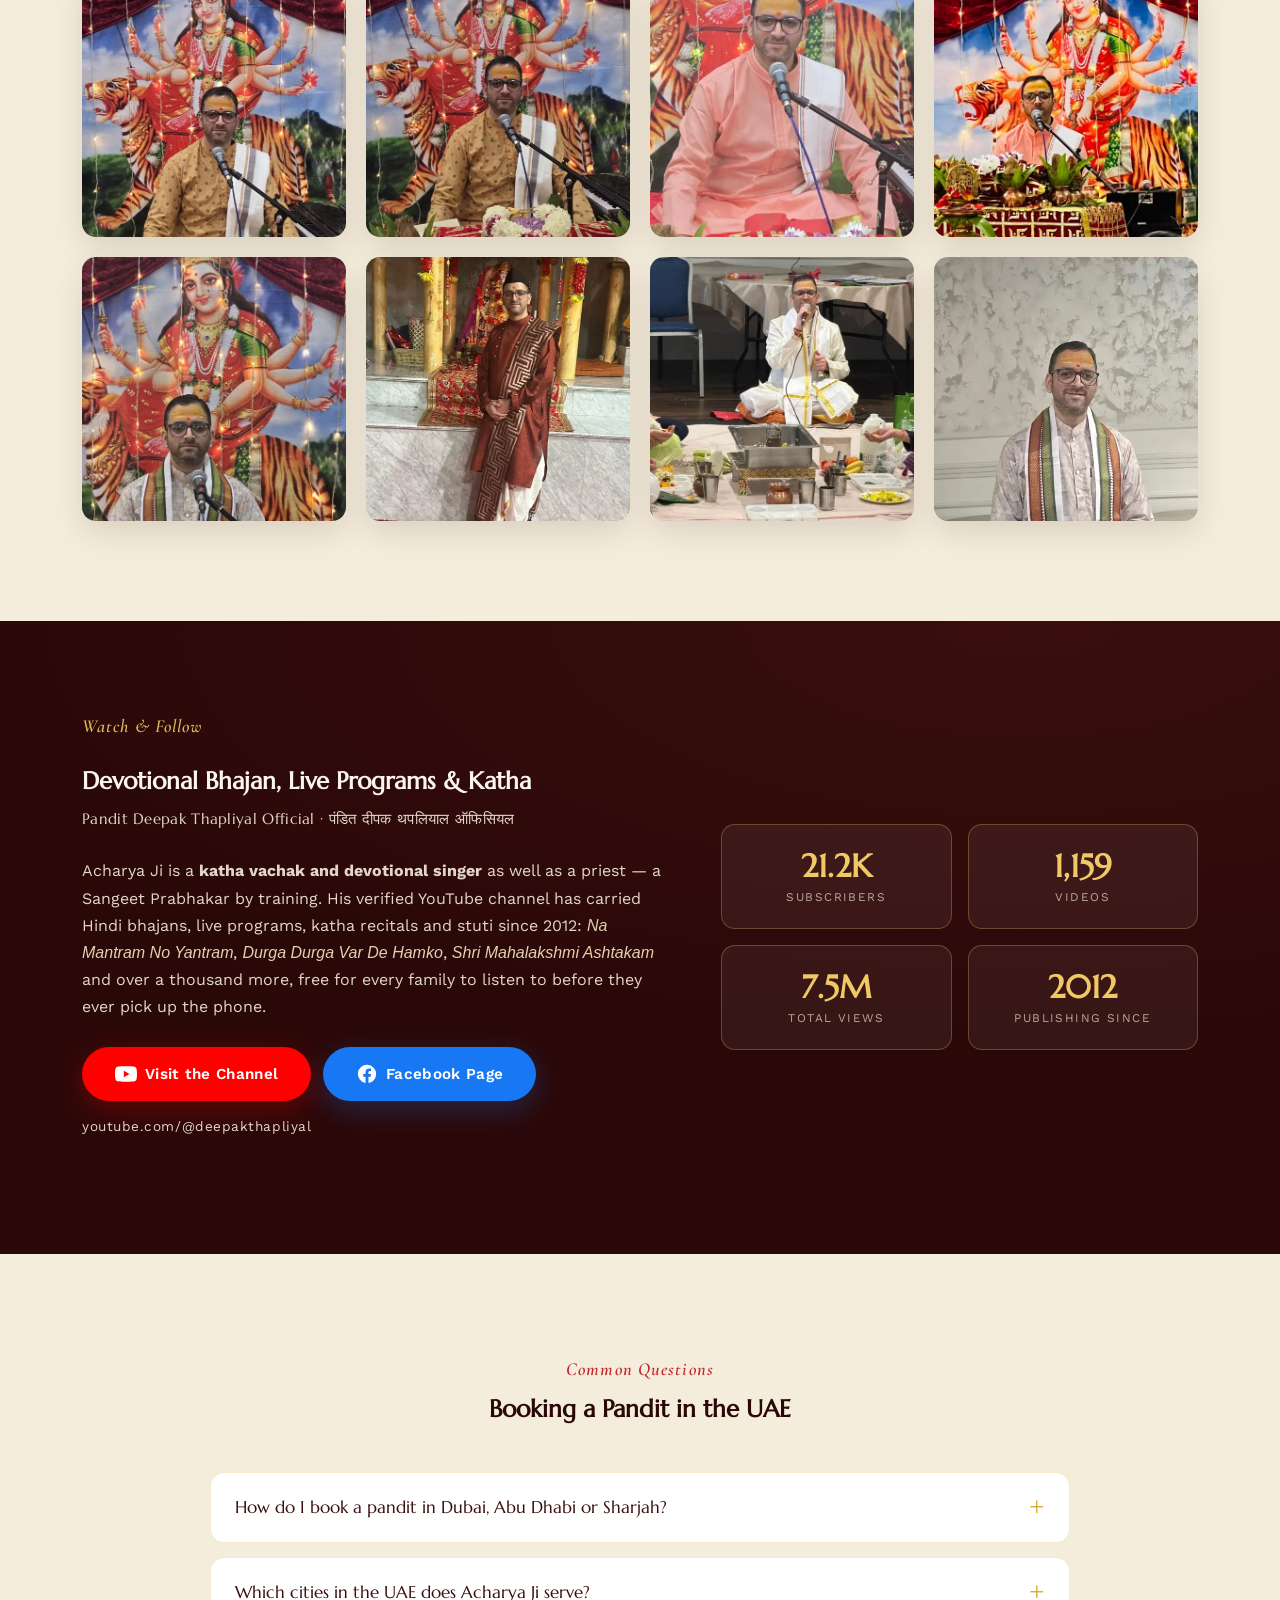
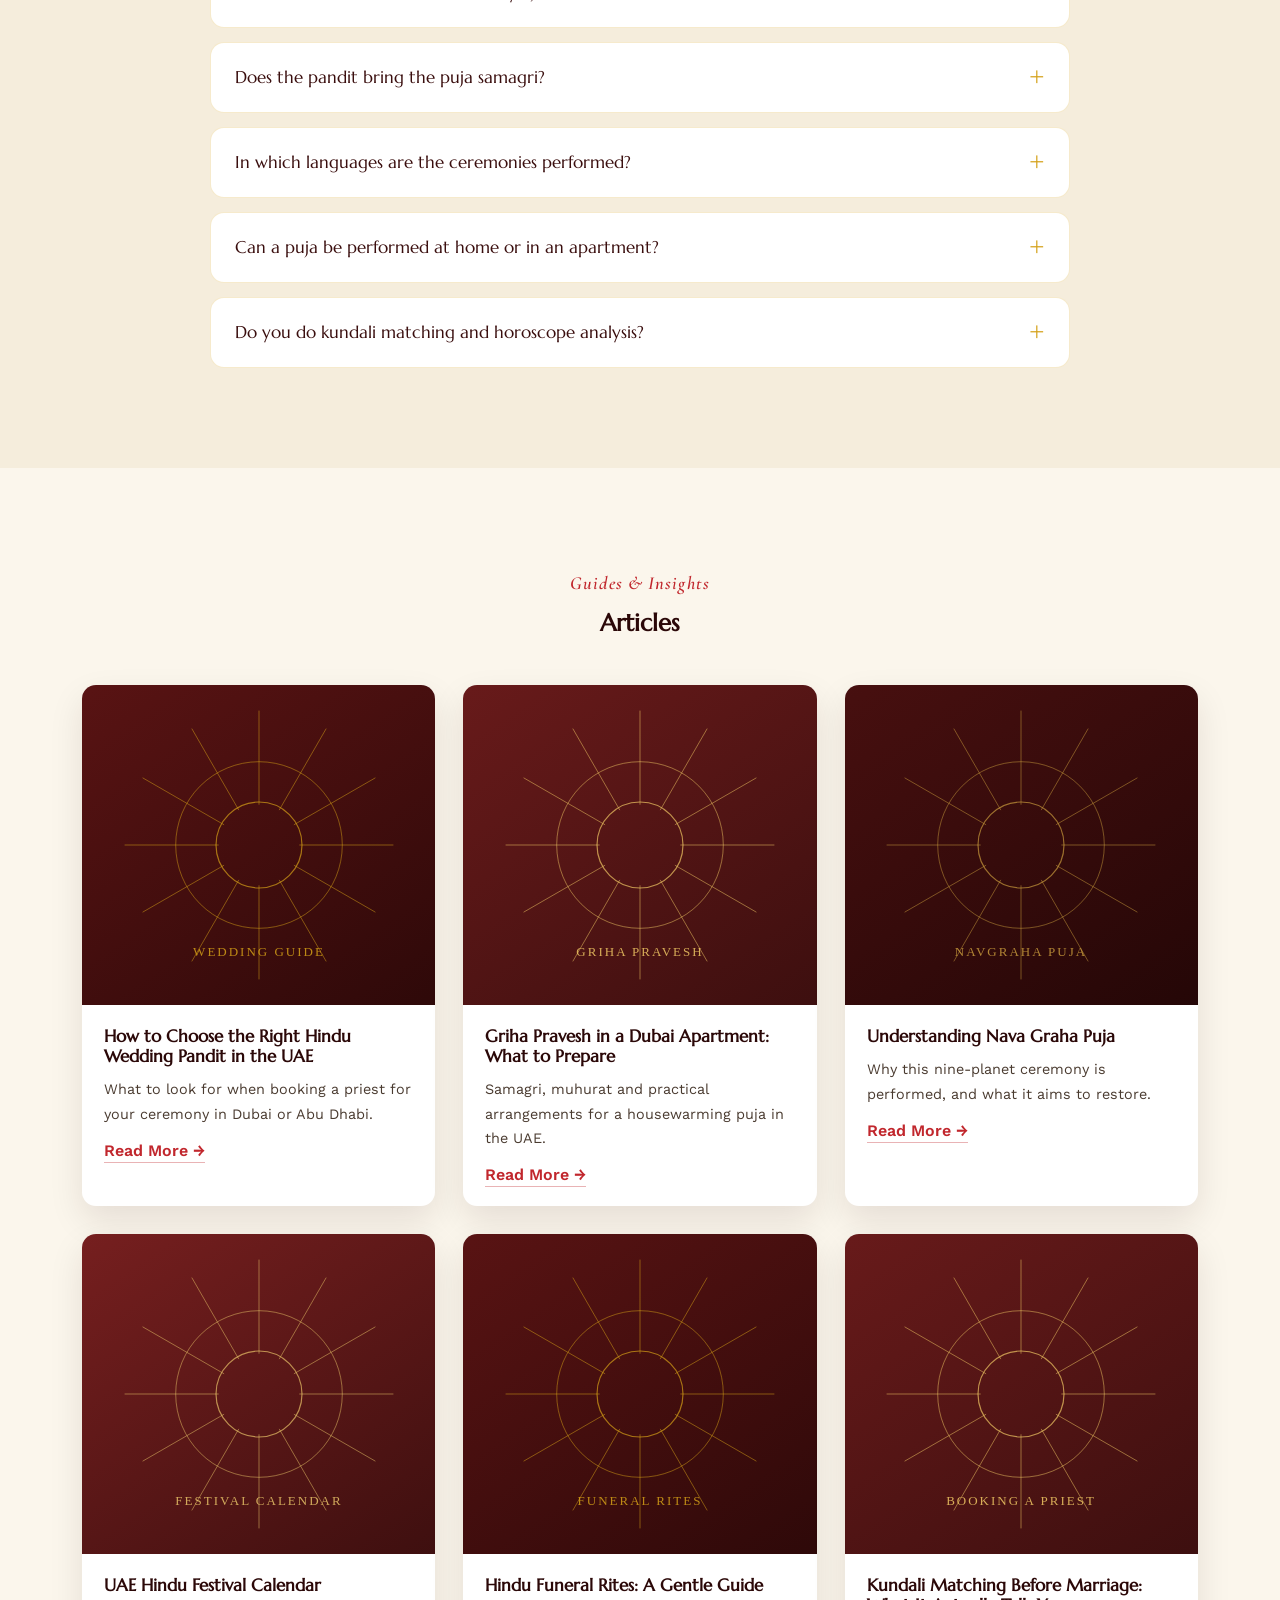
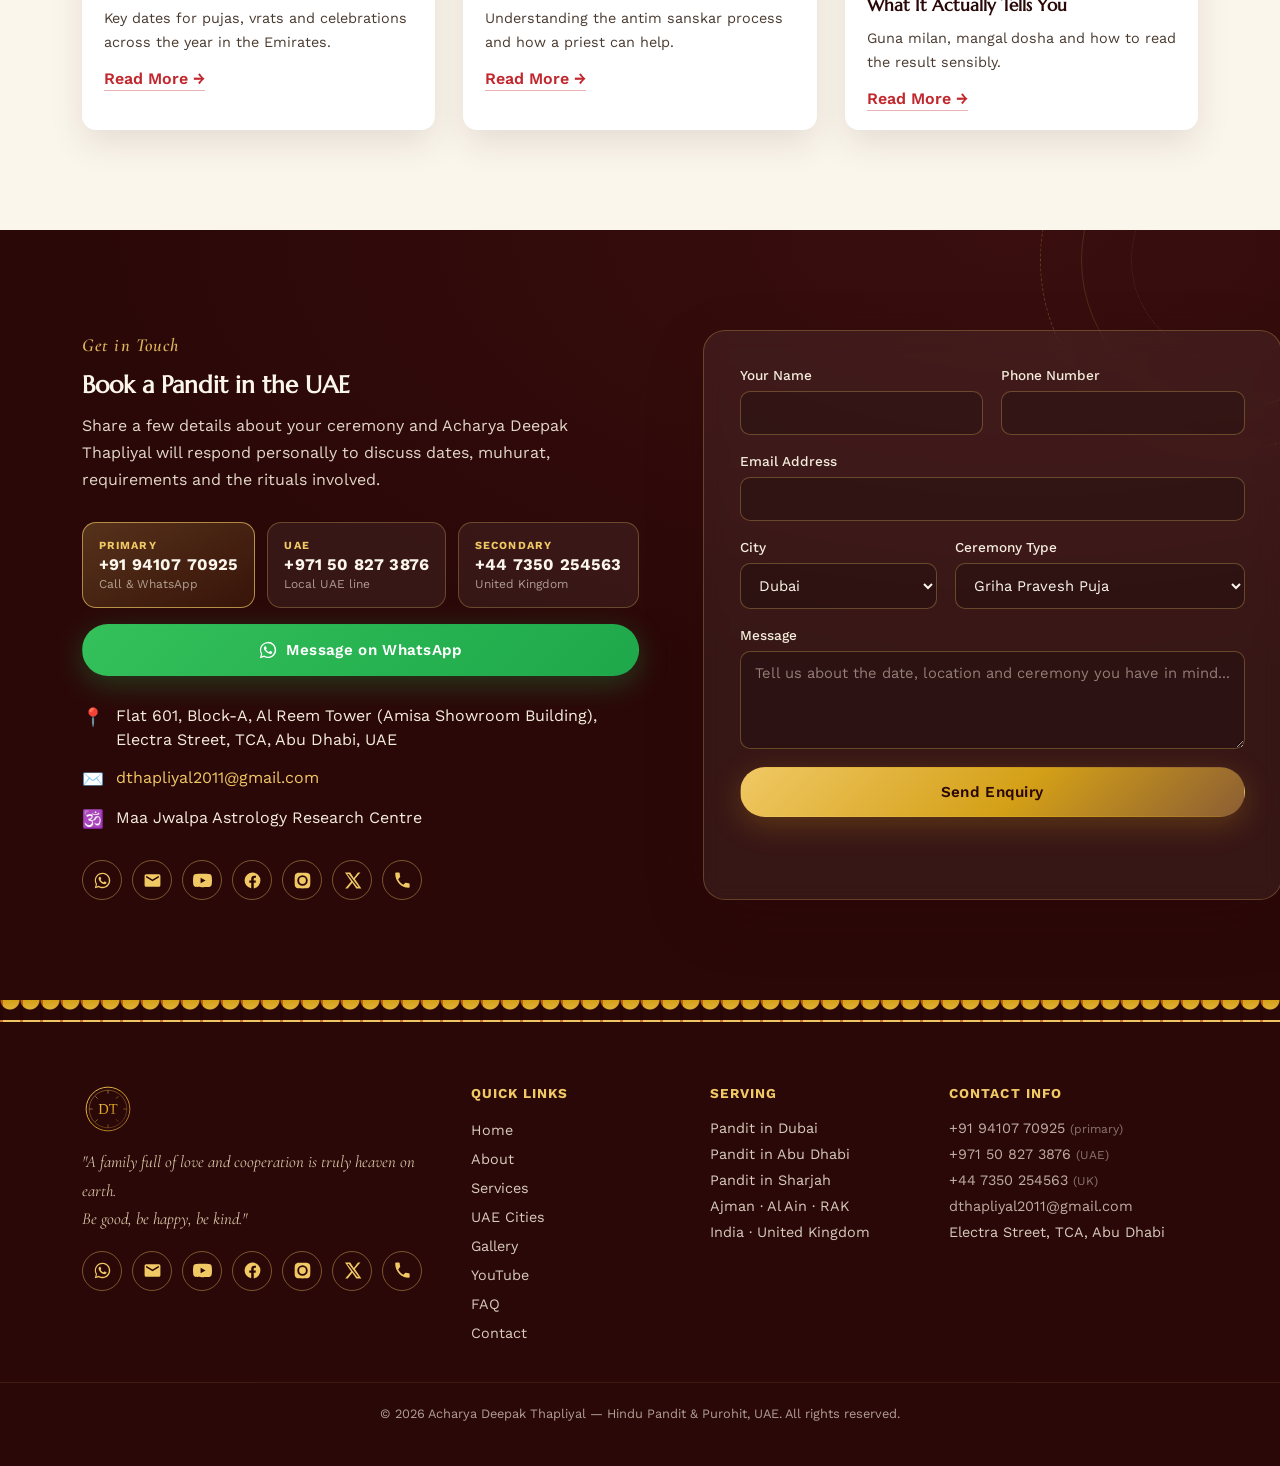
==== commit 7019da96: "Cut page weight 71% with WebP and fix a mobile overflow The site had to be light for families browsi" ====
--- a/index.html
+++ b/index.html
@@ -38,7 +38,7 @@
 <link rel="icon" href="images/logo-mark.svg" type="image/svg+xml">
 <link rel="preconnect" href="https://fonts.googleapis.com">
 <link rel="preconnect" href="https://fonts.gstatic.com" crossorigin>
-<link rel="preload" as="image" href="images/photo-hero-portrait.jpg">
+<link rel="preload" as="image" href="images/photo-hero-portrait.webp" type="image/webp" fetchpriority="high">
 <link href="https://fonts.googleapis.com/css2?family=Marcellus&family=Cormorant+Garamond:ital,wght@0,500;0,600;1,500&family=Work+Sans:wght@300;400;500;600;700&display=swap" rel="stylesheet">
 <link rel="stylesheet" href="styles.css">
 
@@ -252,7 +252,7 @@
 <header class="site-header" id="header">
   <div class="header-inner">
     <a href="#home" class="brand">
-      <img src="images/logo-mark.svg" alt="Acharya Deepak Thapliyal, pandit in UAE — monogram" class="brand-mark">
+      <img width="120" height="120" src="images/logo-mark.svg" alt="Acharya Deepak Thapliyal, pandit in UAE — monogram" class="brand-mark">
       <span class="brand-text">
         <span class="brand-name">Acharya Deepak Thapliyal</span>
         <span class="brand-sub">Pandit &amp; Purohit &middot; Dubai &middot; Abu Dhabi &middot; Sharjah</span>
@@ -325,7 +325,7 @@
     </div>
     <div class="hero-portrait">
       <div class="portrait-frame">
-        <img src="images/photo-hero-portrait.jpg" alt="Acharya Deepak Thapliyal, Hindu pandit in UAE, before the temple deities">
+        <picture><source srcset="images/photo-hero-portrait.webp" type="image/webp"><img width="760" height="1013" fetchpriority="high" decoding="async" src="images/photo-hero-portrait.jpg" alt="Acharya Deepak Thapliyal, Hindu pandit in UAE, before the temple deities"></picture>
       </div>
       <div class="diya" aria-hidden="true">
         <div class="diya-flame"></div>
@@ -351,8 +351,8 @@
 <section class="about" id="about">
   <div class="section-inner about-grid">
     <div class="about-media">
-      <img src="images/photo-about-main.jpg" alt="Pandit Deepak Thapliyal performing a havan puja in the UAE" loading="lazy" class="about-img-main">
-      <img src="images/photo-about-float.jpg" alt="Hindu priest Deepak Thapliyal leading prayers in Abu Dhabi" loading="lazy" class="about-img-float">
+      <picture><source srcset="images/photo-about-main.webp" type="image/webp"><img width="760" height="1013" src="images/photo-about-main.jpg" alt="Pandit Deepak Thapliyal performing a havan puja in the UAE" loading="lazy" class="about-img-main"></picture>
+      <picture><source srcset="images/photo-about-float.webp" type="image/webp"><img width="520" height="390" src="images/photo-about-float.jpg" alt="Hindu priest Deepak Thapliyal leading prayers in Abu Dhabi" loading="lazy" class="about-img-float"></picture>
     </div>
     <div class="about-copy">
       <p class="eyebrow">About Acharya Ji</p>
@@ -548,7 +548,7 @@
 <section class="features">
   <div class="section-inner feature-row">
     <div class="feature-media">
-      <img src="images/photo-feature-wedding.jpg" alt="Hindu wedding priest in UAE leading a puja before a congregation" loading="lazy">
+      <picture><source srcset="images/photo-feature-wedding.webp" type="image/webp"><img width="900" height="675" src="images/photo-feature-wedding.jpg" alt="Hindu wedding priest in UAE leading a puja before a congregation" loading="lazy"></picture>
     </div>
     <div class="feature-copy">
       <p class="eyebrow">Rituals Performed</p>
@@ -565,7 +565,7 @@
 
   <div class="section-inner feature-row reverse">
     <div class="feature-media">
-      <img src="images/photo-feature-destination.jpg" alt="Pandit performing a Durga puja ceremony for a family in the UAE" loading="lazy">
+      <picture><source srcset="images/photo-feature-destination.webp" type="image/webp"><img width="800" height="1067" src="images/photo-feature-destination.jpg" alt="Pandit performing a Durga puja ceremony for a family in the UAE" loading="lazy"></picture>
     </div>
     <div class="feature-copy">
       <p class="eyebrow">Astrology &amp; Guidance</p>
@@ -629,14 +629,14 @@
       <p class="section-sub">Moments from recent pujas, havans and temple ceremonies.</p>
     </div>
     <div class="gallery-grid">
-      <div class="gallery-item"><img src="images/photo-gallery-1.jpg" alt="Pandit Deepak Thapliyal performing a puja with harmonium" loading="lazy"></div>
-      <div class="gallery-item"><img src="images/photo-gallery-2.jpg" alt="Hindu priest leading prayers before the goddess Durga" loading="lazy"></div>
-      <div class="gallery-item"><img src="images/photo-gallery-3.jpg" alt="Acharya Deepak Thapliyal conducting a ceremony" loading="lazy"></div>
-      <div class="gallery-item"><img src="images/photo-gallery-4.jpg" alt="Pandit seated before ceremonial kalash pots during a puja" loading="lazy"></div>
-      <div class="gallery-item"><img src="images/photo-gallery-5.jpg" alt="Purohit leading a temple ceremony" loading="lazy"></div>
-      <div class="gallery-item"><img src="images/photo-gallery-6.jpg" alt="Hindu pandit standing before the temple deities" loading="lazy"></div>
-      <div class="gallery-item"><img src="images/photo-gallery-7.jpg" alt="Pandit performing a havan fire ritual" loading="lazy"></div>
-      <div class="gallery-item"><img src="images/photo-gallery-8.jpg" alt="Portrait of Acharya Deepak Thapliyal, pandit in UAE" loading="lazy"></div>
+      <div class="gallery-item"><picture><source srcset="images/photo-gallery-1.webp" type="image/webp"><img width="560" height="747" src="images/photo-gallery-1.jpg" alt="Pandit Deepak Thapliyal performing a puja with harmonium" loading="lazy"></picture></div>
+      <div class="gallery-item"><picture><source srcset="images/photo-gallery-2.webp" type="image/webp"><img width="560" height="747" src="images/photo-gallery-2.jpg" alt="Hindu priest leading prayers before the goddess Durga" loading="lazy"></picture></div>
+      <div class="gallery-item"><picture><source srcset="images/photo-gallery-3.webp" type="image/webp"><img width="560" height="747" src="images/photo-gallery-3.jpg" alt="Acharya Deepak Thapliyal conducting a ceremony" loading="lazy"></picture></div>
+      <div class="gallery-item"><picture><source srcset="images/photo-gallery-4.webp" type="image/webp"><img width="560" height="631" src="images/photo-gallery-4.jpg" alt="Pandit seated before ceremonial kalash pots during a puja" loading="lazy"></picture></div>
+      <div class="gallery-item"><picture><source srcset="images/photo-gallery-5.webp" type="image/webp"><img width="560" height="747" src="images/photo-gallery-5.jpg" alt="Purohit leading a temple ceremony" loading="lazy"></picture></div>
+      <div class="gallery-item"><picture><source srcset="images/photo-gallery-6.webp" type="image/webp"><img width="560" height="747" src="images/photo-gallery-6.jpg" alt="Hindu pandit standing before the temple deities" loading="lazy"></picture></div>
+      <div class="gallery-item"><picture><source srcset="images/photo-gallery-7.webp" type="image/webp"><img width="560" height="747" src="images/photo-gallery-7.jpg" alt="Pandit performing a havan fire ritual" loading="lazy"></picture></div>
+      <div class="gallery-item"><picture><source srcset="images/photo-gallery-8.webp" type="image/webp"><img width="560" height="420" src="images/photo-gallery-8.jpg" alt="Portrait of Acharya Deepak Thapliyal, pandit in UAE" loading="lazy"></picture></div>
     </div>
   </div>
 </section>
@@ -729,7 +729,7 @@
     </div>
     <div class="articles-grid">
       <article class="article-card">
-        <img src="images/article-1.svg" alt="Guide to choosing a Hindu wedding priest in the UAE" loading="lazy">
+        <img width="480" height="320" src="images/article-1.svg" alt="Guide to choosing a Hindu wedding priest in the UAE" loading="lazy">
         <div class="article-body">
           <h3>How to Choose the Right Hindu Wedding Pandit in the UAE</h3>
           <p>What to look for when booking a priest for your ceremony in Dubai or Abu Dhabi.</p>
@@ -737,7 +737,7 @@
         </div>
       </article>
       <article class="article-card">
-        <img src="images/article-2.svg" alt="Guide to griha pravesh puja in Dubai apartments" loading="lazy">
+        <img width="480" height="320" src="images/article-2.svg" alt="Guide to griha pravesh puja in Dubai apartments" loading="lazy">
         <div class="article-body">
           <h3>Griha Pravesh in a Dubai Apartment: What to Prepare</h3>
           <p>Samagri, muhurat and practical arrangements for a housewarming puja in the UAE.</p>
@@ -745,7 +745,7 @@
         </div>
       </article>
       <article class="article-card">
-        <img src="images/article-3.svg" alt="Guide to Nava Graha puja and its purpose" loading="lazy">
+        <img width="480" height="320" src="images/article-3.svg" alt="Guide to Nava Graha puja and its purpose" loading="lazy">
         <div class="article-body">
           <h3>Understanding Nava Graha Puja</h3>
           <p>Why this nine-planet ceremony is performed, and what it aims to restore.</p>
@@ -753,7 +753,7 @@
         </div>
       </article>
       <article class="article-card">
-        <img src="images/article-4.svg" alt="Hindu festival calendar for the UAE" loading="lazy">
+        <img width="480" height="320" src="images/article-4.svg" alt="Hindu festival calendar for the UAE" loading="lazy">
         <div class="article-body">
           <h3>UAE Hindu Festival Calendar</h3>
           <p>Key dates for pujas, vrats and celebrations across the year in the Emirates.</p>
@@ -761,7 +761,7 @@
         </div>
       </article>
       <article class="article-card">
-        <img src="images/article-5.svg" alt="Guide to Hindu funeral rites and antim sanskar" loading="lazy">
+        <img width="480" height="320" src="images/article-5.svg" alt="Guide to Hindu funeral rites and antim sanskar" loading="lazy">
         <div class="article-body">
           <h3>Hindu Funeral Rites: A Gentle Guide</h3>
           <p>Understanding the antim sanskar process and how a priest can help.</p>
@@ -769,7 +769,7 @@
         </div>
       </article>
       <article class="article-card">
-        <img src="images/article-6.svg" alt="Guide to kundali matching before marriage" loading="lazy">
+        <img width="480" height="320" src="images/article-6.svg" alt="Guide to kundali matching before marriage" loading="lazy">
         <div class="article-body">
           <h3>Kundali Matching Before Marriage: What It Actually Tells You</h3>
           <p>Guna milan, mangal dosha and how to read the result sensibly.</p>
@@ -901,7 +901,7 @@
   <div class="toran-strip" aria-hidden="true"></div>
   <div class="section-inner footer-grid">
     <div class="footer-brand">
-      <img src="images/logo-mark.svg" alt="Acharya Deepak Thapliyal monogram" class="brand-mark" loading="lazy">
+      <img width="120" height="120" src="images/logo-mark.svg" alt="Acharya Deepak Thapliyal monogram" class="brand-mark" loading="lazy">
       <p class="footer-tagline">
         "A family full of love and cooperation is truly heaven on earth.<br>
         Be good, be happy, be kind."
--- a/styles.css
+++ b/styles.css
@@ -67,6 +67,11 @@
 p { margin: 0 0 1em; line-height: 1.7; }
 a { color: inherit; text-decoration: none; }
 img { max-width: 100%; display: block; }
+/* The photos are wrapped in <picture> for WebP delivery. display:contents
+   keeps the wrapper out of the box tree so every img rule below — object-fit,
+   the absolutely positioned float, the gallery hover zoom — behaves exactly
+   as it did when the img was a direct child. */
+picture { display: contents; }
 ul { list-style: none; margin: 0; padding: 0; }
 button { font-family: inherit; cursor: pointer; }
 
@@ -1152,3 +1157,10 @@
   opacity: 0.9;
 }
 .youtube-copy em { color: var(--gold-100); font-style: italic; }
+
+/* The about-section float overhangs its container by 40px, which pushed the
+   document 20px wider than the viewport on phones. Tuck it in on narrow
+   screens so nothing is clipped. */
+@media (max-width: 860px) {
+  .about-img-float { right: -12px; bottom: -24px; width: 48%; }
+}
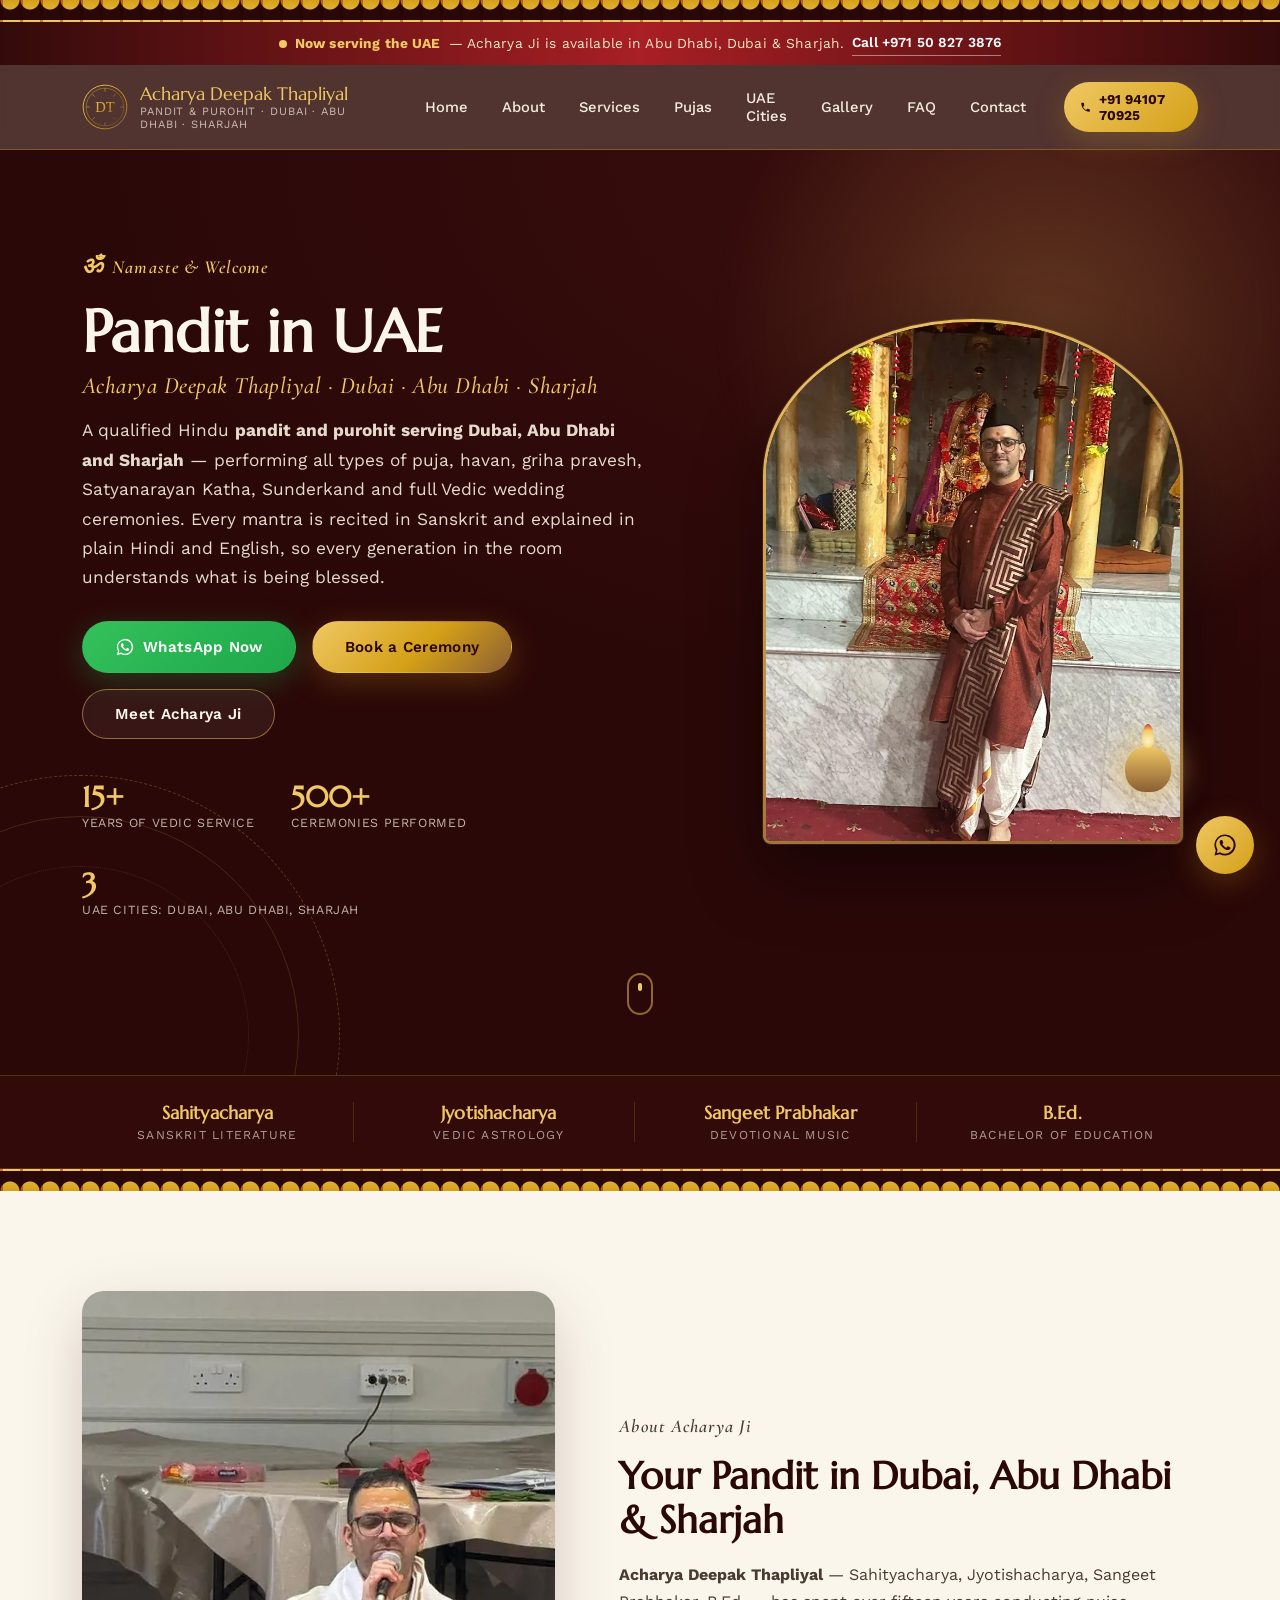
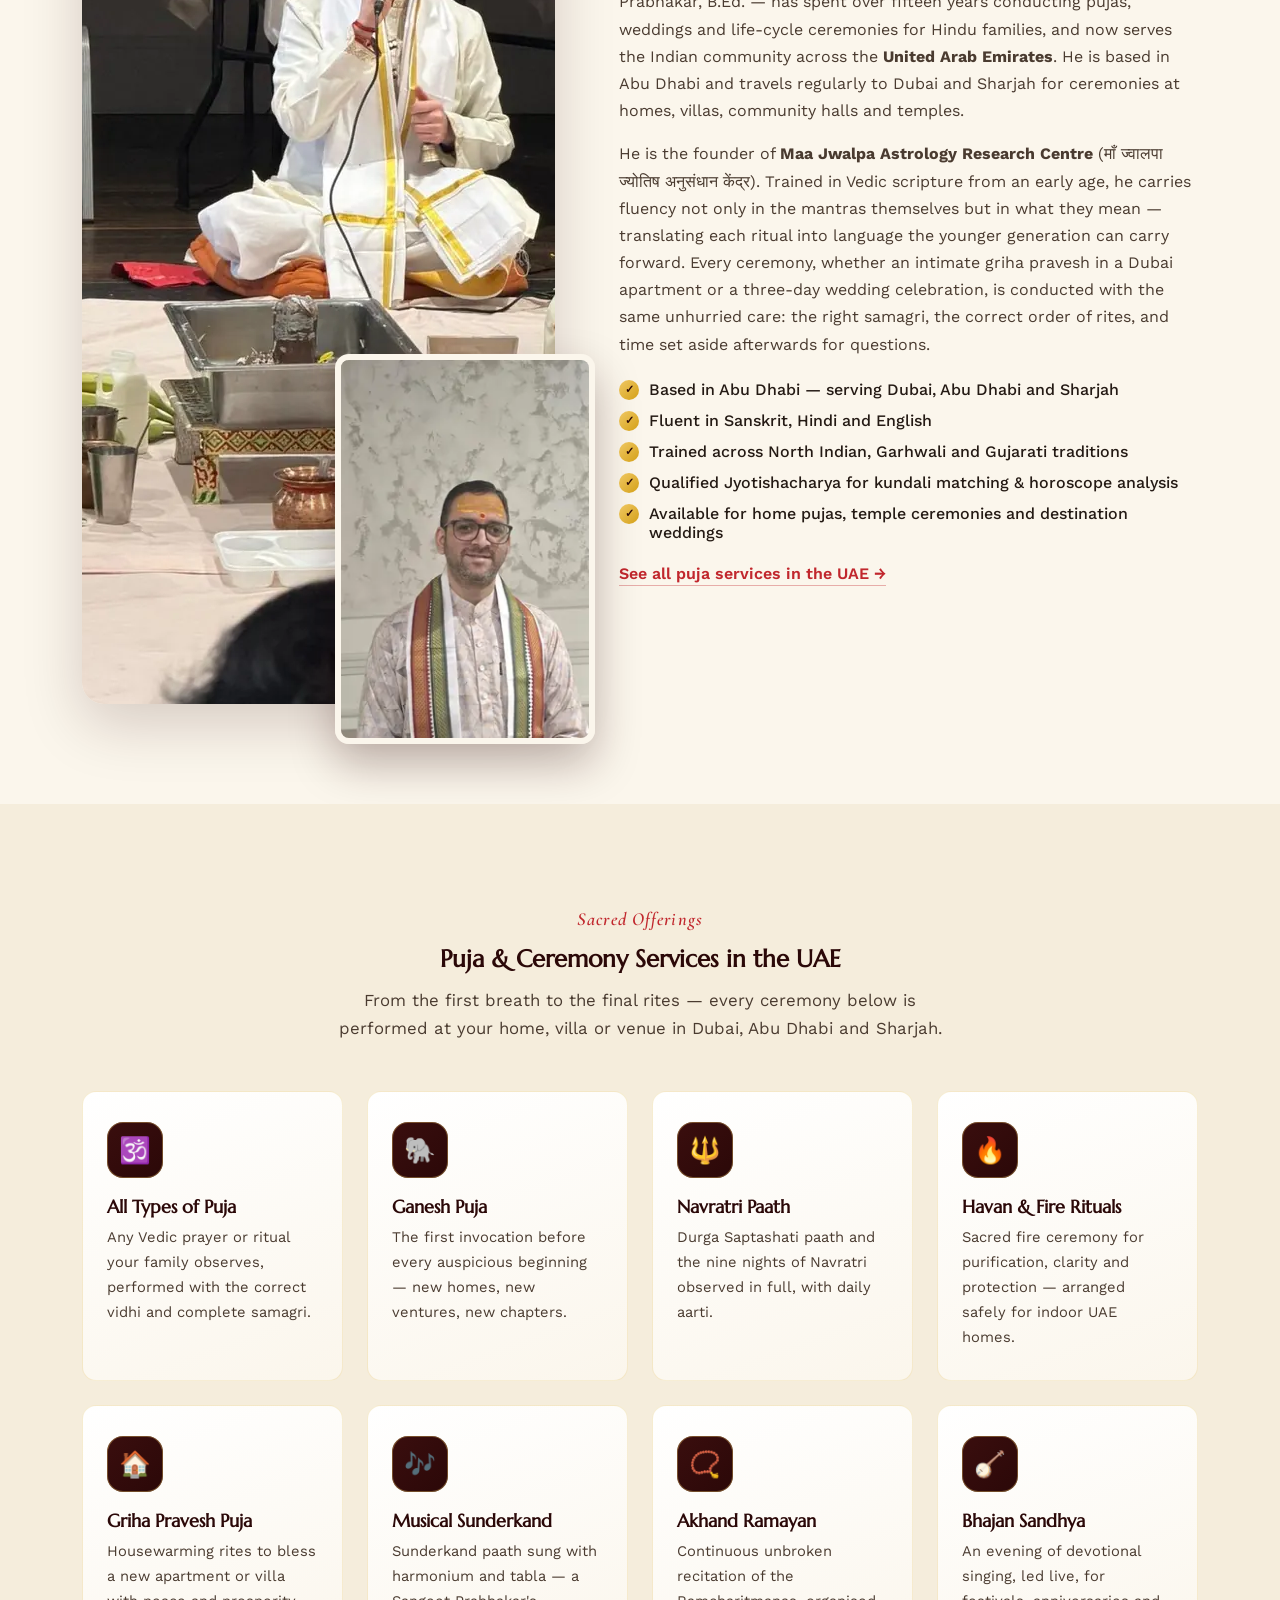
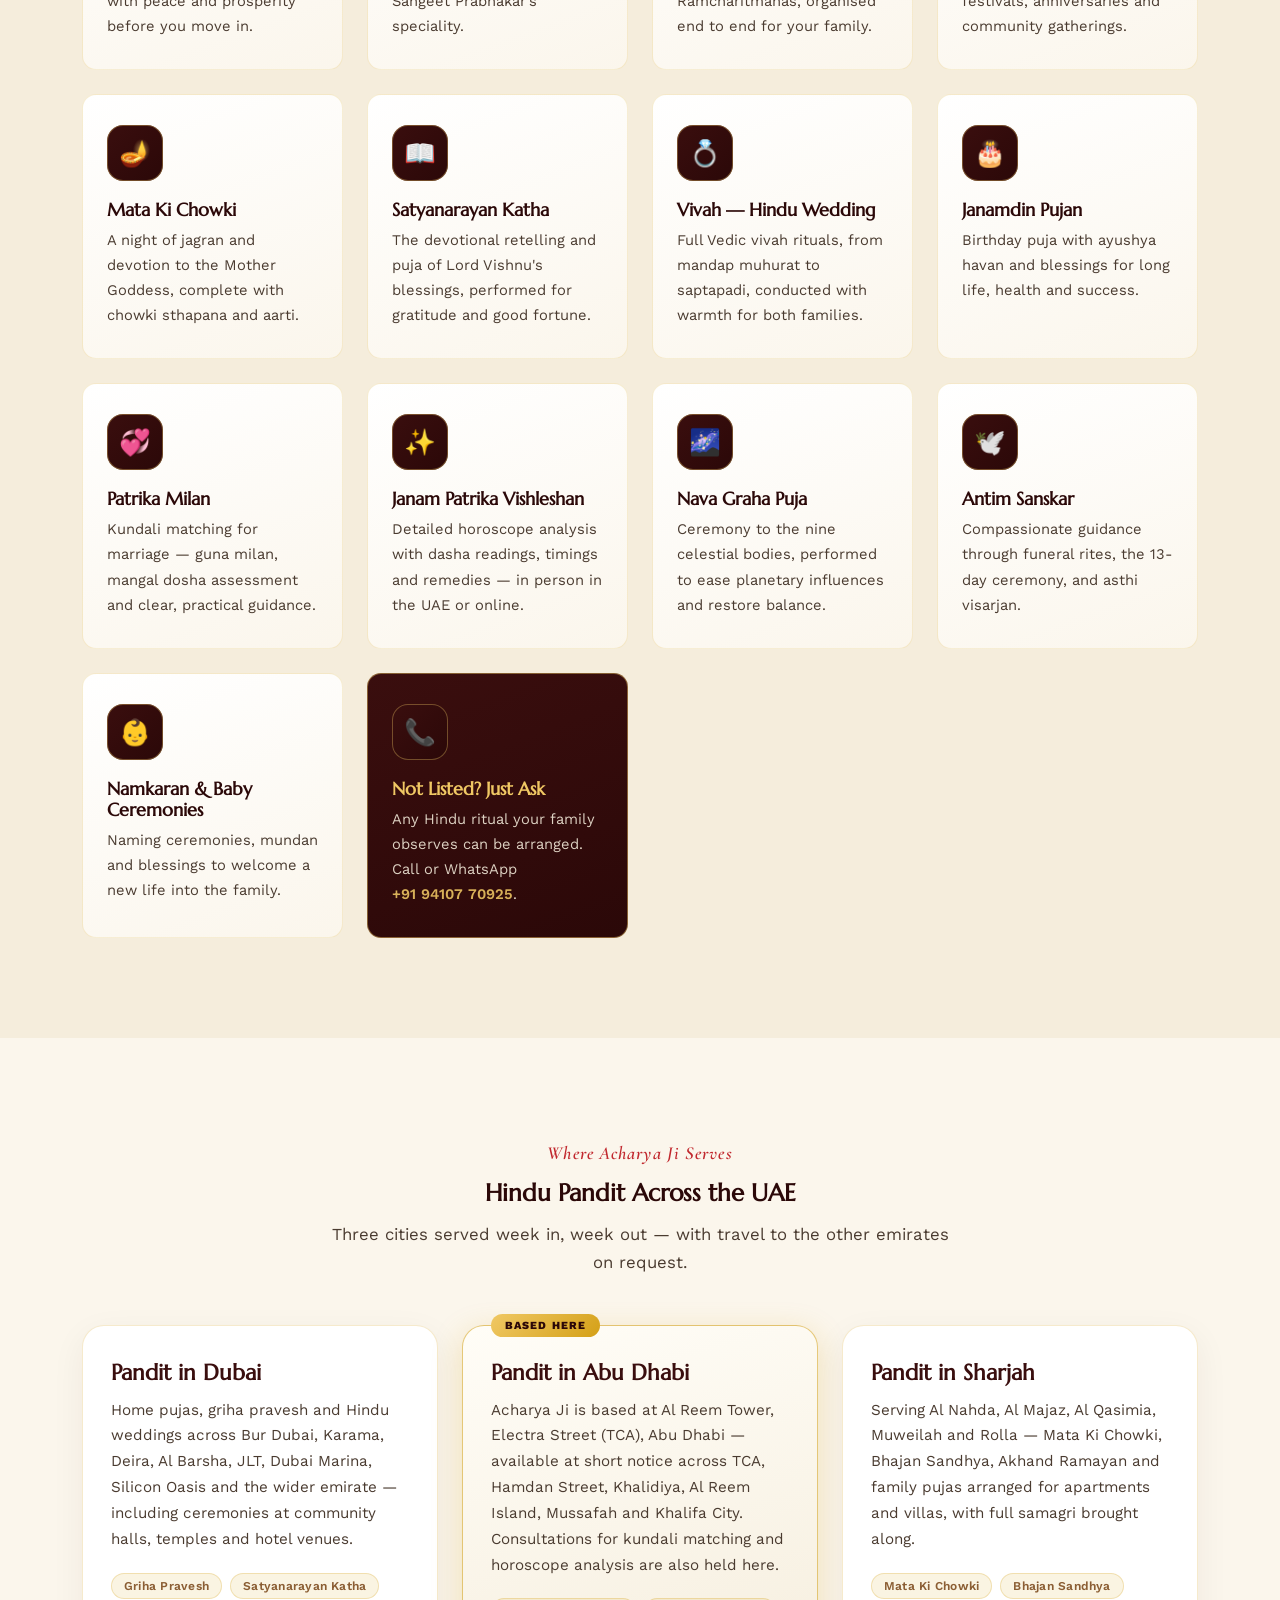
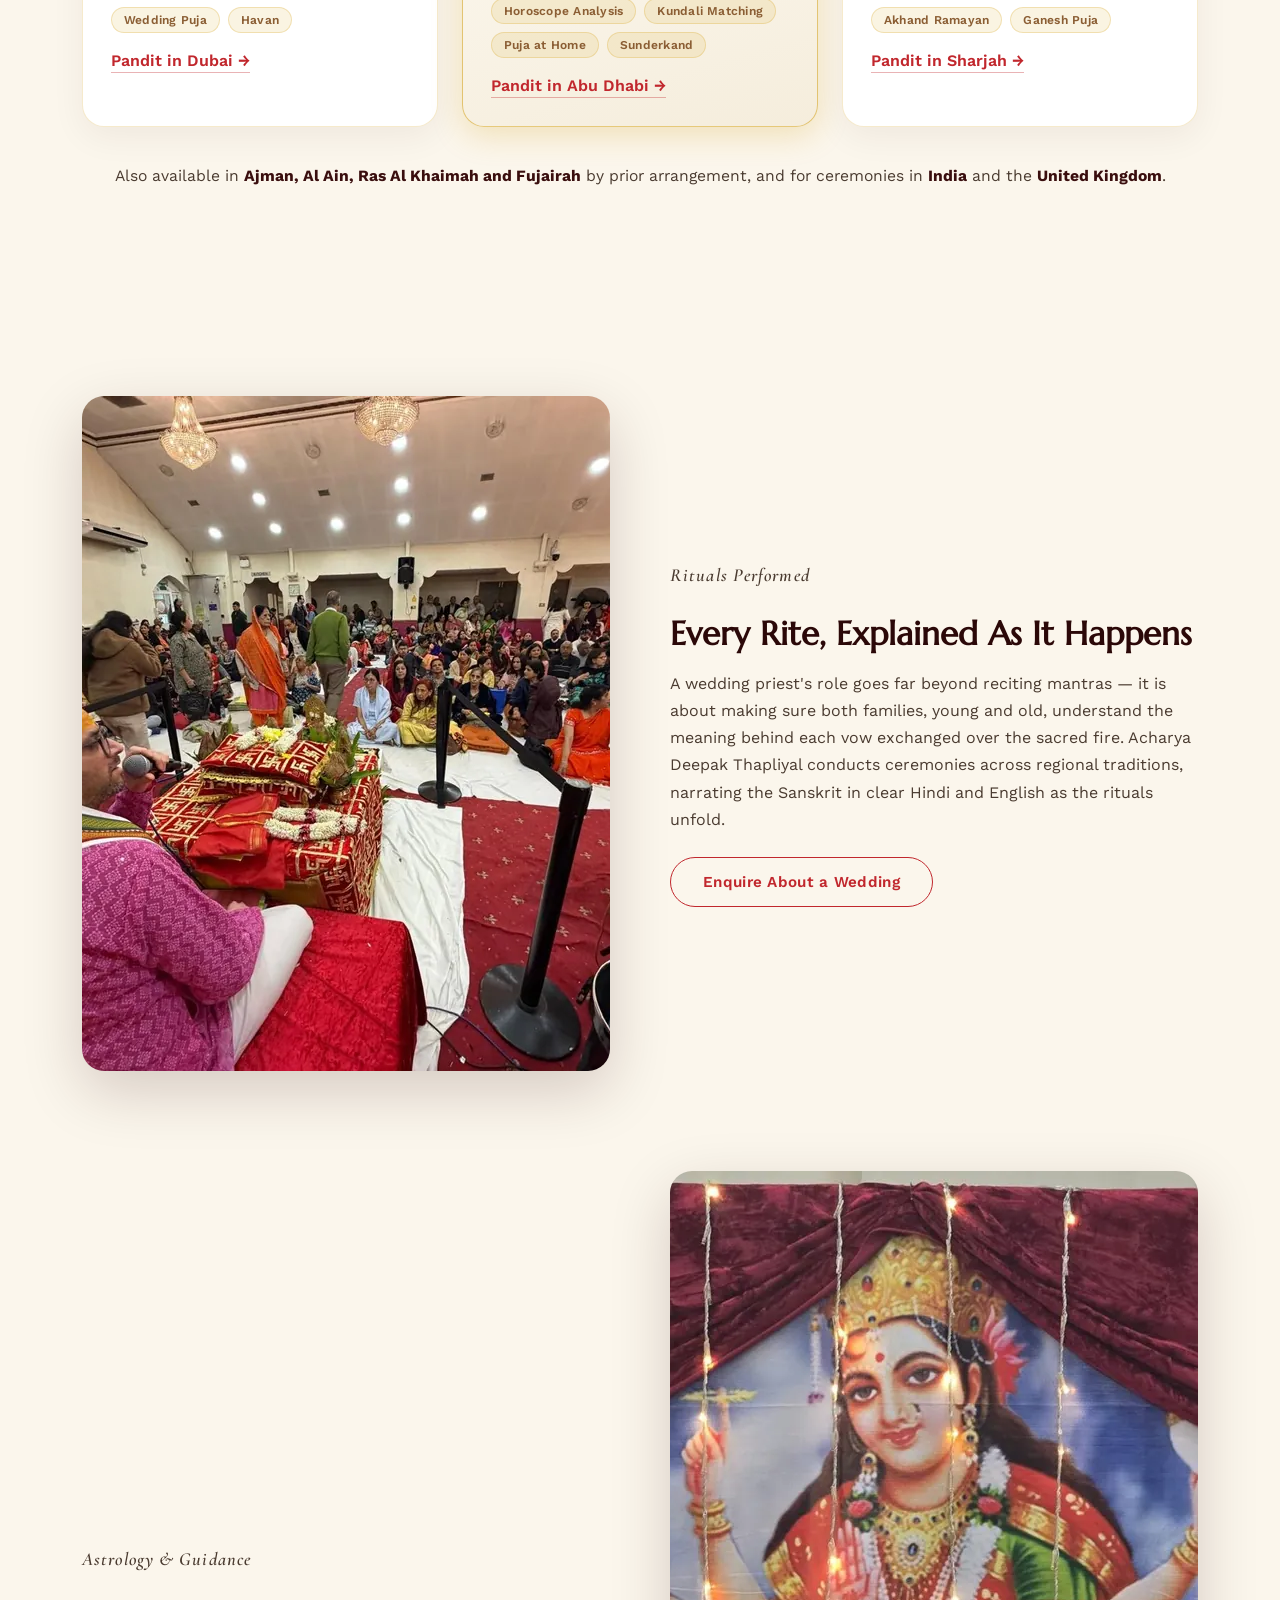
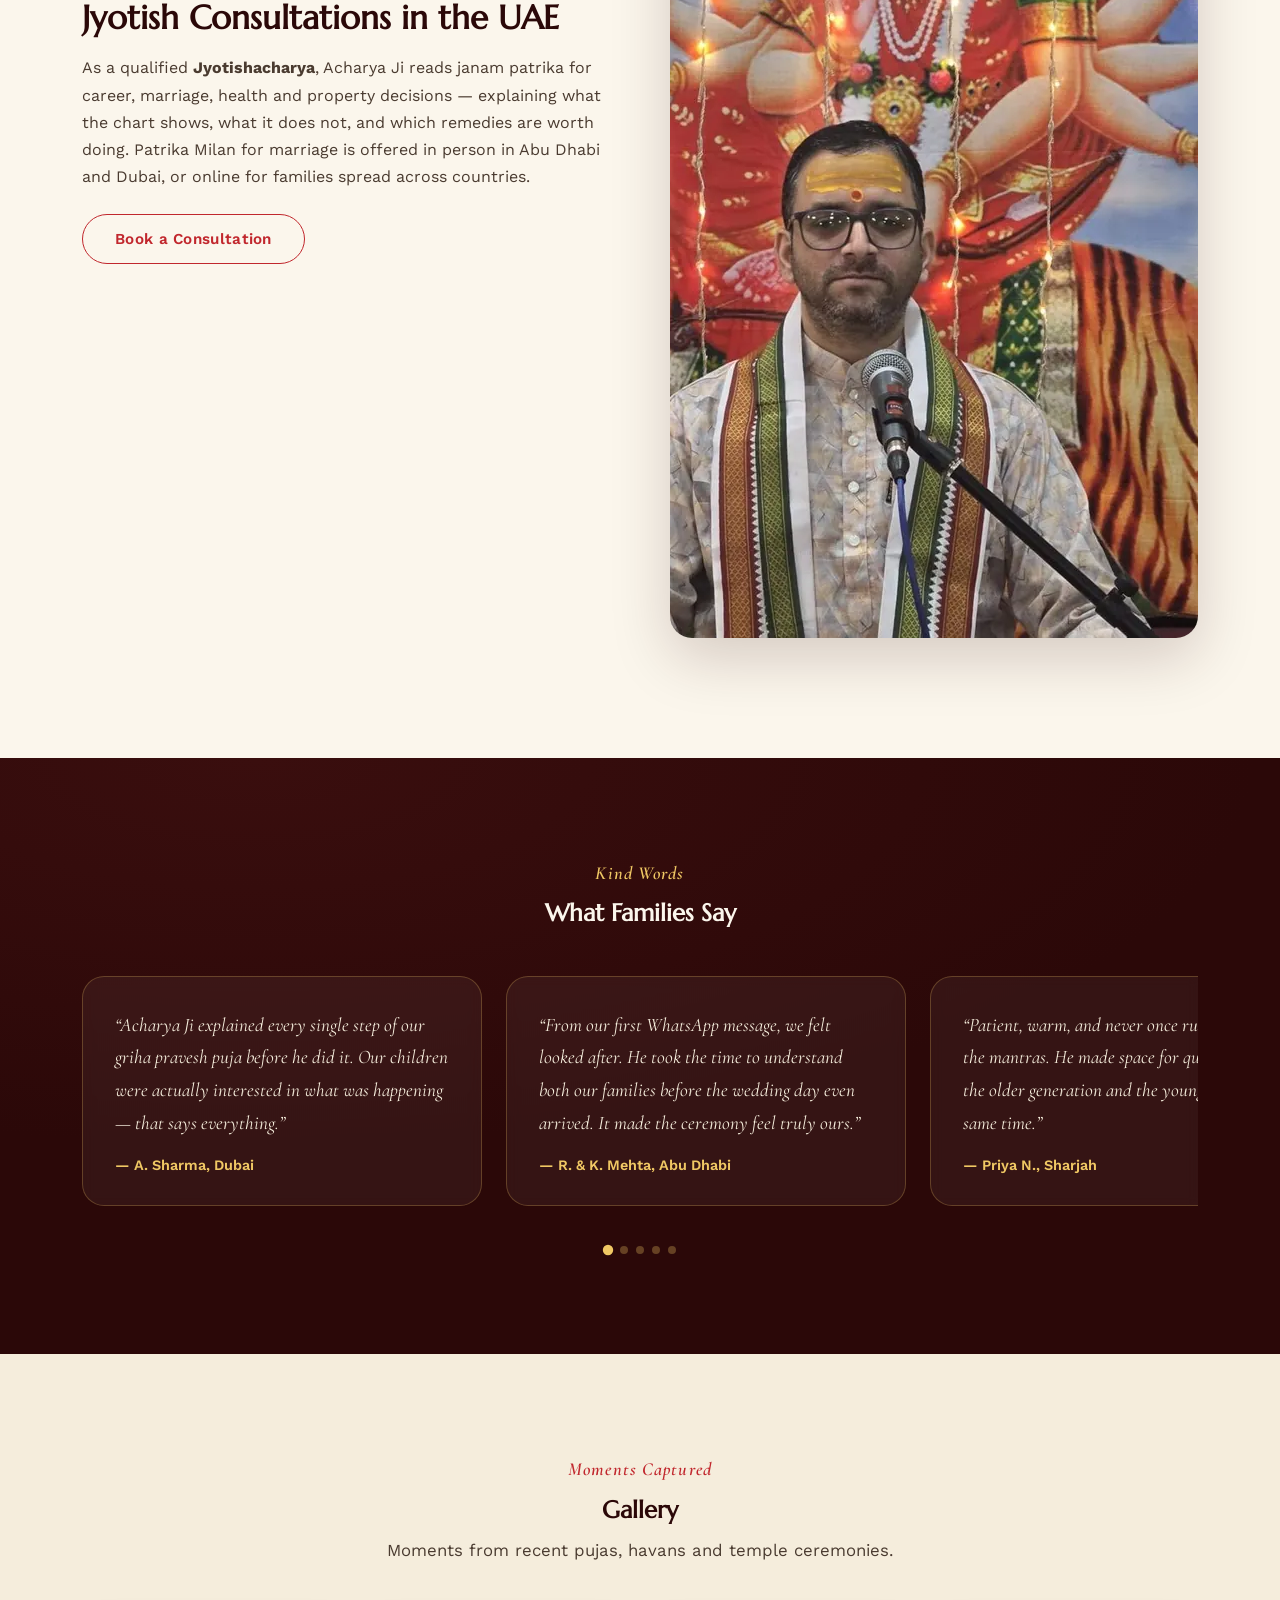
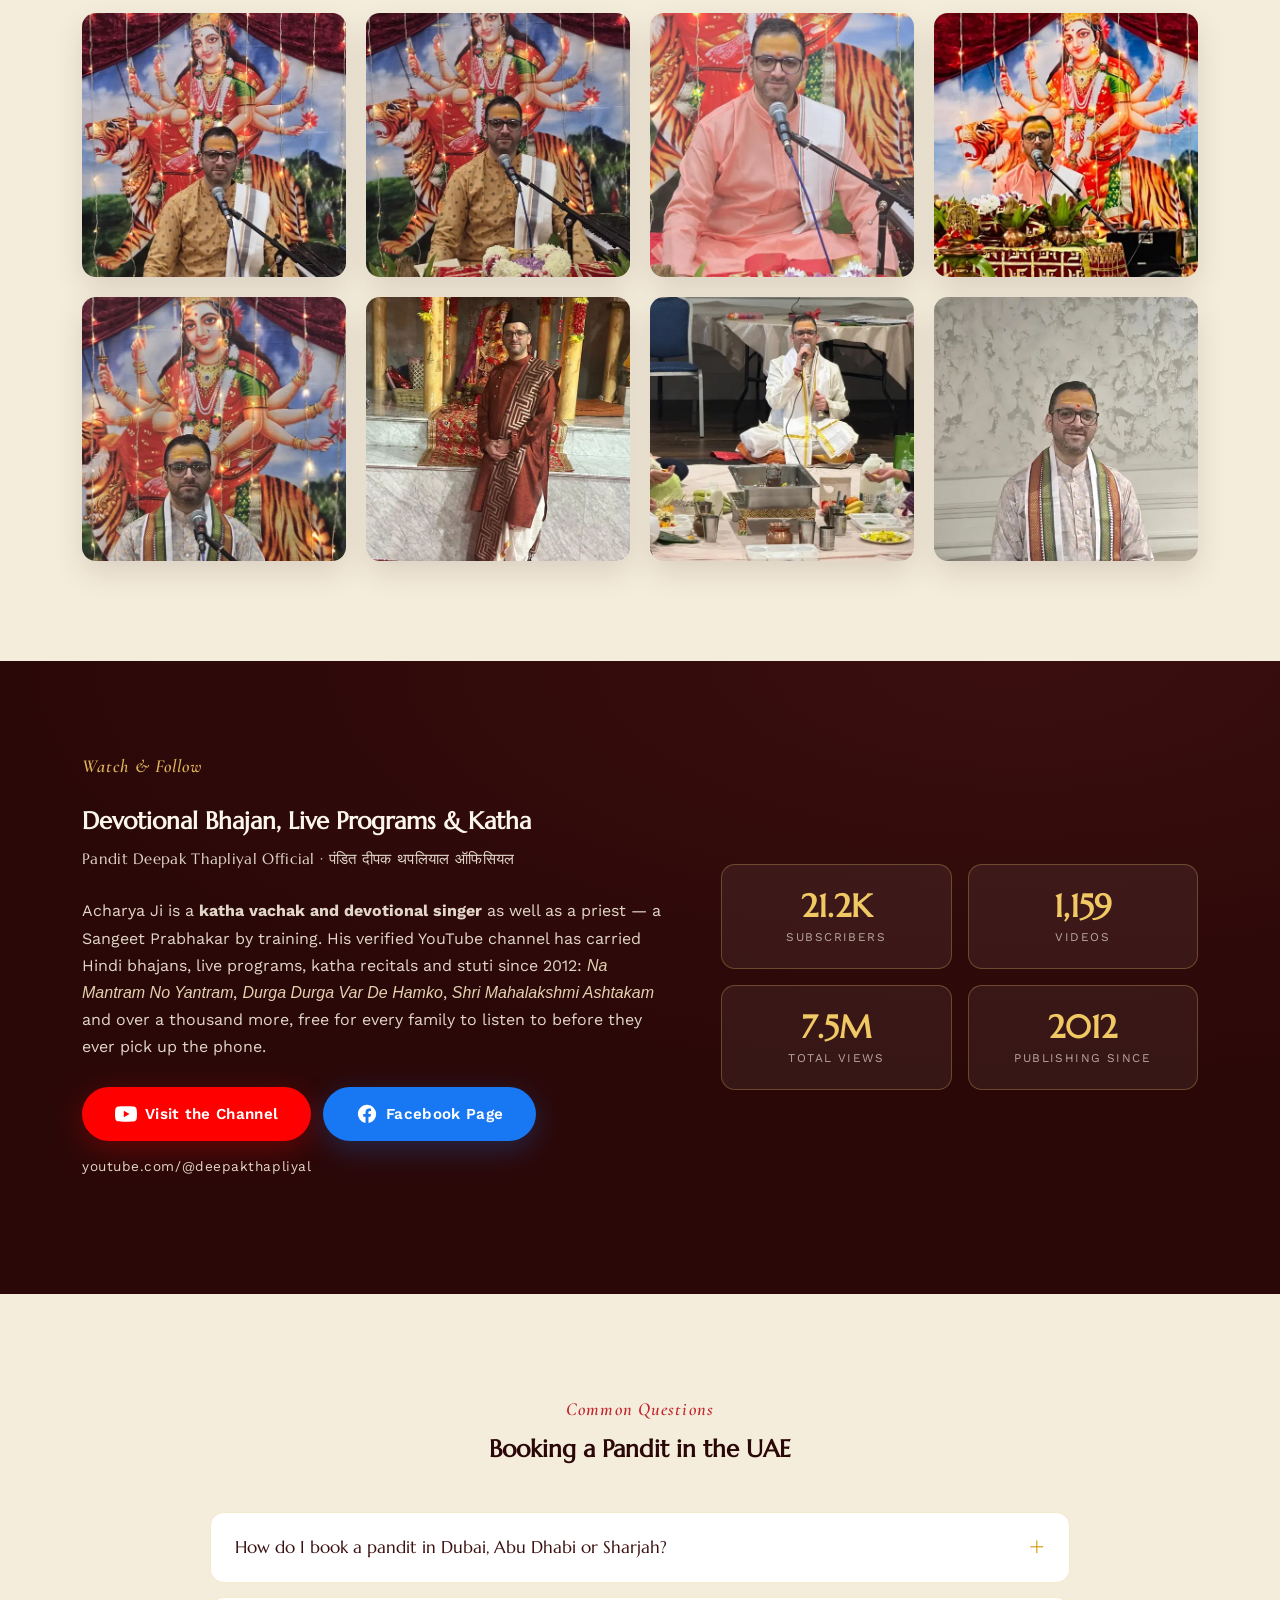
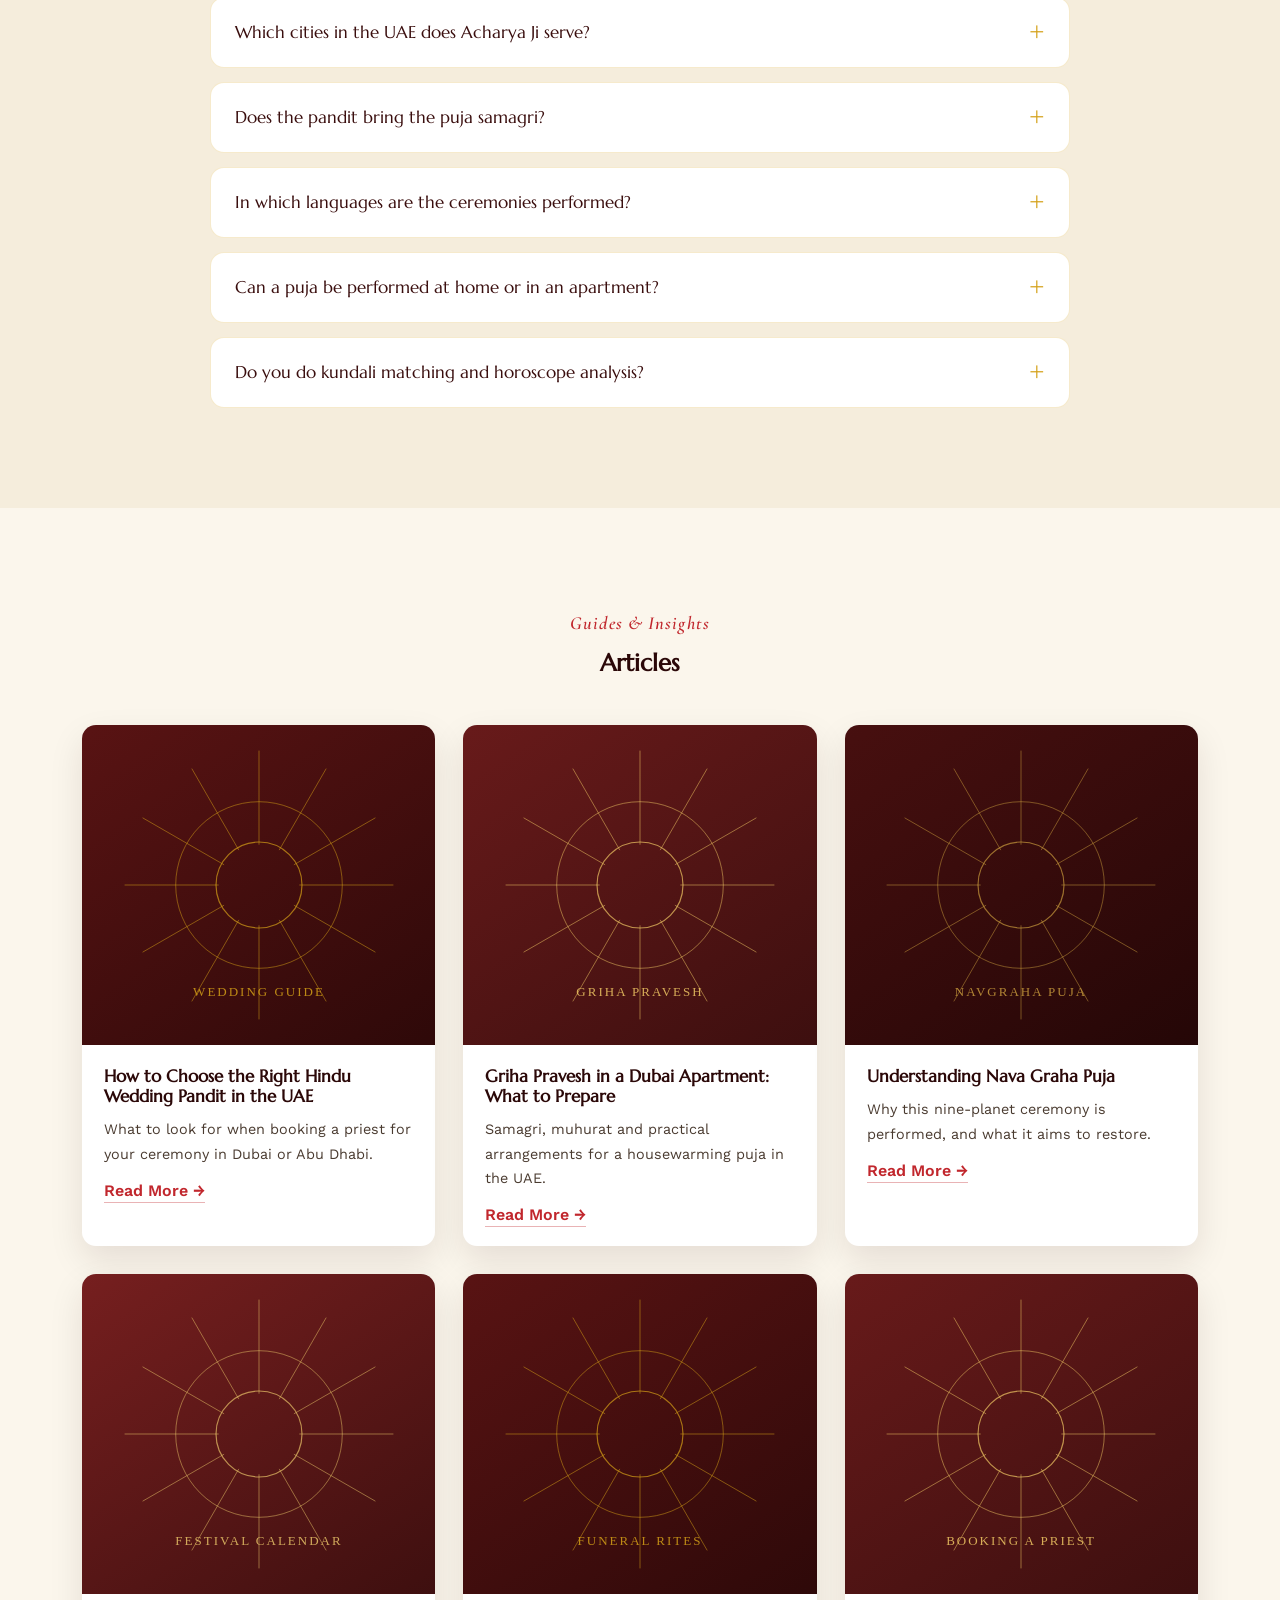
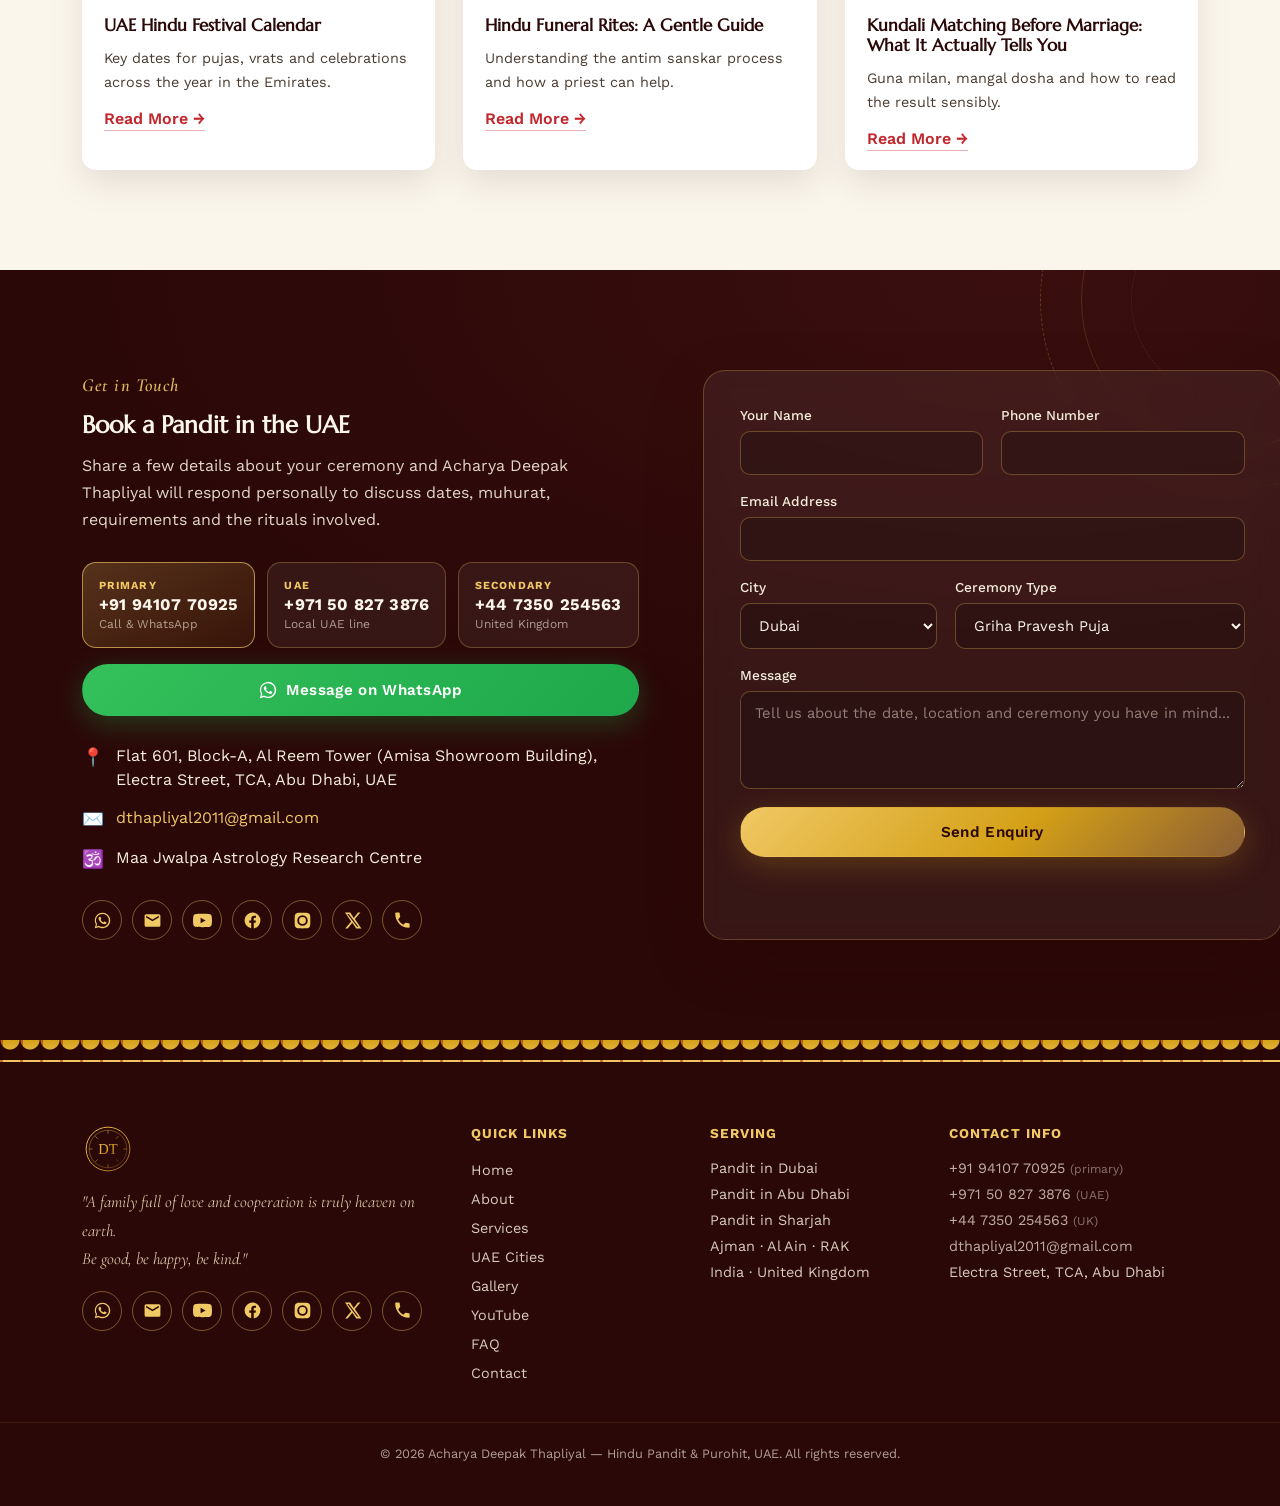
==== commit 1872623f: "Add dedicated city landing pages for Dubai, Abu Dhabi and Sharjah A single page cannot rank for "pan" ====
--- a/index.html
+++ b/index.html
@@ -510,6 +510,7 @@
         <ul class="city-tags">
           <li>Griha Pravesh</li><li>Satyanarayan Katha</li><li>Wedding Puja</li><li>Havan</li>
         </ul>
+        <a href="pandit-in-dubai/" class="text-link city-link">Pandit in Dubai &rarr;</a>
       </article>
 
       <article class="city-card featured">
@@ -523,6 +524,7 @@
         <ul class="city-tags">
           <li>Horoscope Analysis</li><li>Kundali Matching</li><li>Puja at Home</li><li>Sunderkand</li>
         </ul>
+        <a href="pandit-in-abu-dhabi/" class="text-link city-link">Pandit in Abu Dhabi &rarr;</a>
       </article>
 
       <article class="city-card">
@@ -534,6 +536,7 @@
         <ul class="city-tags">
           <li>Mata Ki Chowki</li><li>Bhajan Sandhya</li><li>Akhand Ramayan</li><li>Ganesh Puja</li>
         </ul>
+        <a href="pandit-in-sharjah/" class="text-link city-link">Pandit in Sharjah &rarr;</a>
       </article>
     </div>
 
--- a/styles.css
+++ b/styles.css
@@ -1164,3 +1164,71 @@
 @media (max-width: 860px) {
   .about-img-float { right: -12px; bottom: -24px; width: 48%; }
 }
+
+/* ==========================================================================
+   CITY LANDING PAGES (/pandit-in-dubai/ etc.)
+   ========================================================================== */
+.city-hero { padding: 64px 0 72px; }
+.city-hero h1 { font-size: clamp(2.4rem, 5vw, 3.6rem); margin-bottom: 18px; }
+.city-hero .hero-lede { max-width: 640px; font-size: 1.12rem; }
+.city-hero .hero-ctas { margin-top: 30px; }
+
+.crumbs {
+  font-size: 0.82rem;
+  letter-spacing: 0.04em;
+  color: var(--ivory-100);
+  opacity: 0.7;
+  margin-bottom: 26px;
+}
+.crumbs a { color: var(--gold-300); }
+.crumbs a:hover { text-decoration: underline; }
+.crumbs span[aria-hidden] { margin: 0 6px; opacity: 0.6; }
+
+.section-inner.narrow { max-width: 820px; }
+.center-text { text-align: center; }
+.center-text .phone-cards { text-align: left; }
+.center-text .contact-details { align-items: center; }
+.center-text .contact-details li { justify-content: center; }
+
+.city-intro { padding: 84px 0; }
+.city-intro h2 { margin-bottom: 22px; }
+.city-intro p { color: var(--ink-700); font-size: 1.02rem; }
+.city-intro strong { color: var(--maroon-800); }
+
+/* three-up on the city pages rather than the home page's four-up */
+.services-grid.city-pujas { grid-template-columns: repeat(3, 1fr); }
+
+.area-chips {
+  display: flex;
+  flex-wrap: wrap;
+  gap: 10px;
+  justify-content: center;
+  max-width: 900px;
+  margin: 0 auto;
+}
+.area-chips li {
+  font-size: 0.86rem;
+  font-weight: 500;
+  color: var(--maroon-800);
+  background: #fff;
+  border: 1px solid rgba(212,160,23,0.3);
+  border-radius: 999px;
+  padding: 9px 18px;
+  transition: background 0.2s ease, border-color 0.2s ease, transform 0.2s ease;
+}
+.area-chips li:hover {
+  background: rgba(212,160,23,0.1);
+  border-color: rgba(212,160,23,0.6);
+  transform: translateY(-2px);
+}
+
+.city-link { display: inline-block; margin-top: 18px; }
+
+@media (max-width: 980px) {
+  .services-grid.city-pujas { grid-template-columns: repeat(2, 1fr); }
+}
+@media (max-width: 640px) {
+  .services-grid.city-pujas { grid-template-columns: 1fr; }
+  .city-intro { padding: 64px 0; }
+  .city-hero { padding: 48px 0 56px; }
+}
